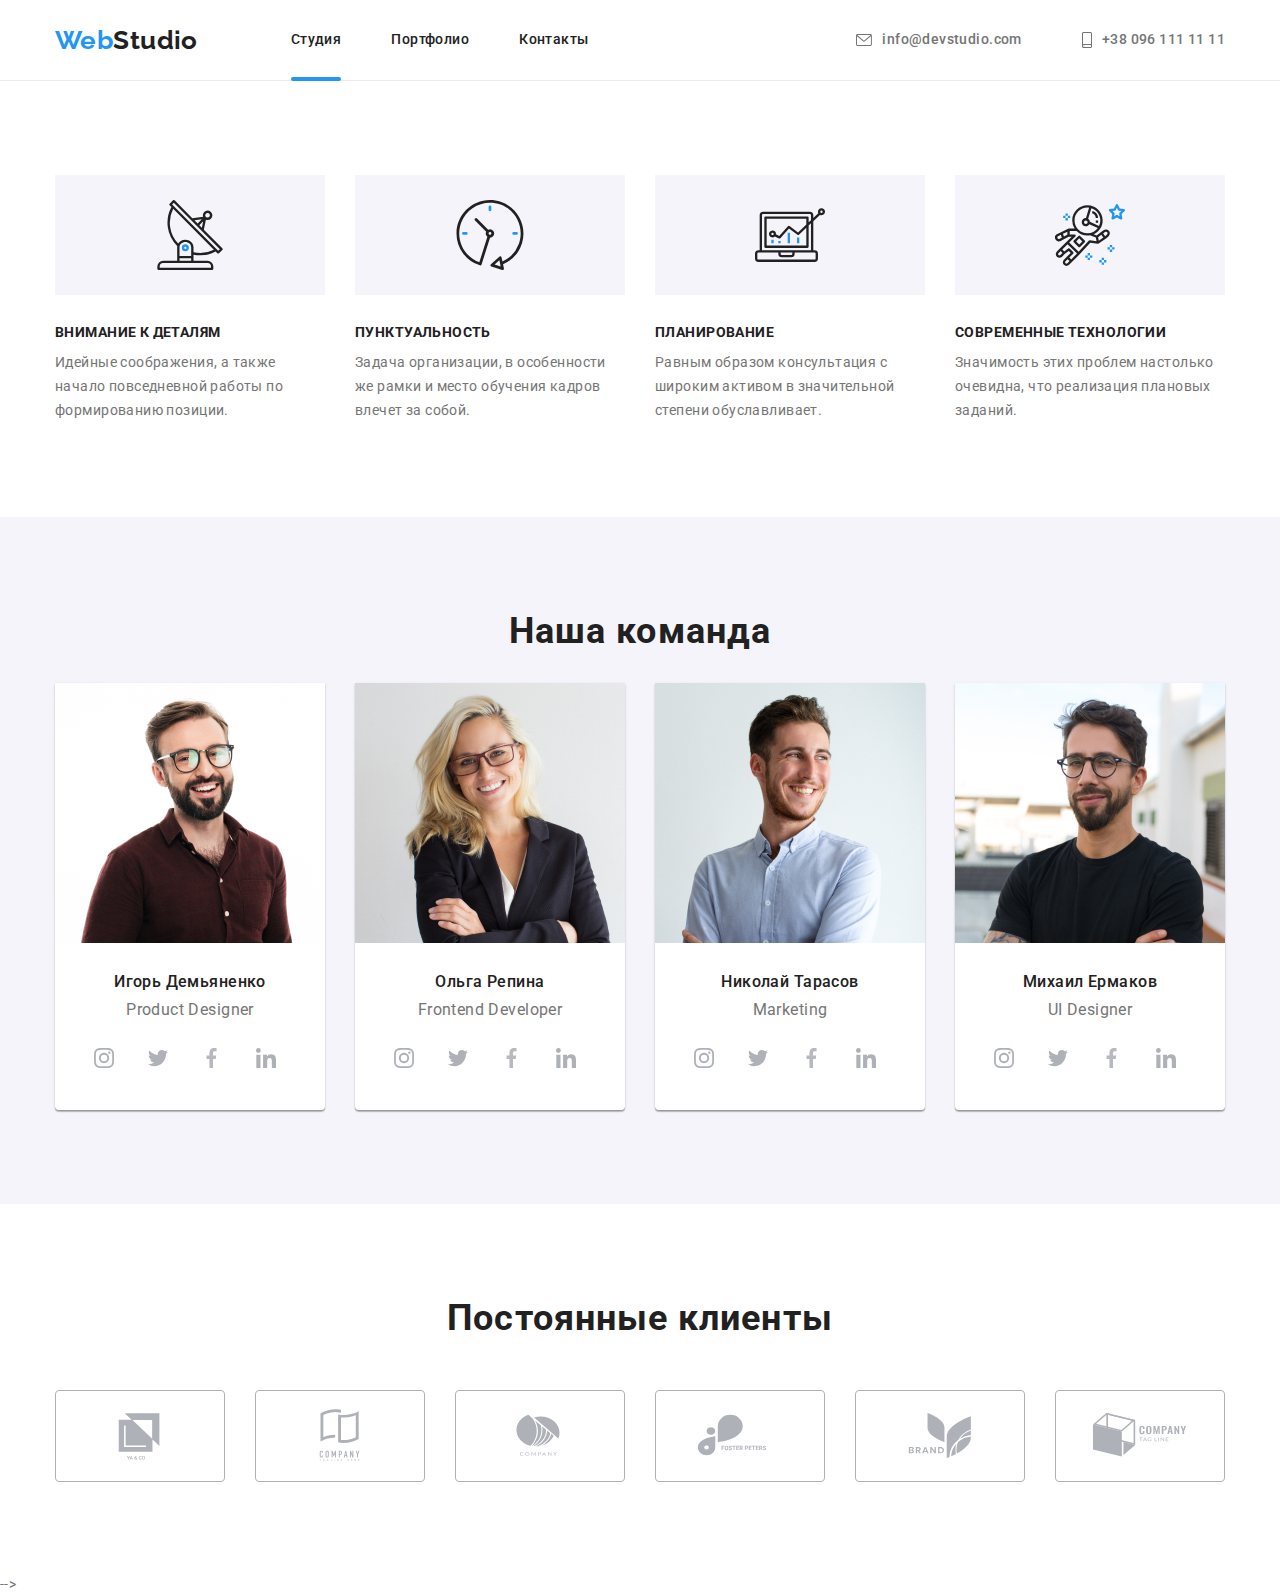
==== index.html @ c71ba92f "HW_8 (1)" ====
<!DOCTYPE html>
<html lang="ru">
  <head>
    <meta charset="UTF-8" />
    <meta http-equiv="X-UA-Compatible" content="IE=edge" />
    <meta name="viewport" content="width=device-width, initial-scale=1.0" />
    <title>WebStudio</title>

    <link rel="preconnect" href="https://fonts.googleapis.com" />
    <link rel="preconnect" href="https://fonts.gstatic.com" crossorigin />
    <link
      href="https://fonts.googleapis.com/css2?family=Raleway:wght@700&family=Roboto:wght@400;500;700;900&display=swap"
      rel="stylesheet"
    />
    <link
      rel="stylesheet"
      href="https://cdnjs.cloudflare.com/ajax/libs/modern-normalize/1.1.0/modern-normalize.min.css"
    />
    <!-- <link rel="stylesheet" href="./css/styles.css" /> -->
    <link rel="stylesheet" href="./css/main.min.css" />
  </head>
  <body>
    <header class="page-header">
      <div class="container main-nav">
        <nav class="main-nav">
          <a href="/" class="main-nav__logo"
            ><span class="main-nav__logotext">Web</span>Studio</a
          >
          <ul class="main-nav__list">
            <li class="main-nav__item">
              <a href="./" class="main-nav__link current">Студия</a>
            </li>
            <li class="main-nav__item">
              <a href="./portfolio.html" class="main-nav__link">Портфолио</a>
            </li>
            <li class="main-nav__item">
              <a href="" class="main-nav__link">Контакты</a>
            </li>
          </ul>
        </nav>
        <ul class="main-nav__contacts">
          <li class="main-nav__contact-link">
            <a class="main-nav__link mail" href="mailto:info@devstudio.com">
              <svg class="main-nav__icon" width="16px" height="12px">
                <use href="./image/symbol-defs.svg#icon-envelope-head"></use>
              </svg>
              info@devstudio.com</a
            >
          </li>
          <li class="main-nav__contact-link">
            <a class="main-nav__link tel" href="tel:+380961111111">
              <svg class="main-nav__icon" width="10px" height="16px">
                <use href="./image/symbol-defs.svg#icon-smartphone-head"></use>
              </svg>
              +38 096 111 11 11</a
            >
          </li>
        </ul>
      </div>
    </header>
    <main class="hero">
      <!-- <section class="hero-page">
        <div class="container">
          <h1 class="hero-page__title">
            Эффективные решения <br />для вашего бизнеса
          </h1>
          <button type="button" class="hero-page__button" data-modal-open>
            Заказать услугу
          </button>
        </div>
      </section> -->

      <section class="prefences section">
        <div class="container">
          <h2 hidden>Ключевые компетенции</h2>
          <ul class="prefences__list">
            <li class="prefences__item icon-signal">
              <div class="prefences__pic">
                <svg class="prefences__icon" width="70px" height="70px">
                  <use href="./image/symbol-defs.svg#icon-antenna"></use>
                </svg>
              </div>
              <h3 class="prefences__title">Внимание к деталям</h3>
              <p>
                Идейные соображения, а также начало повседневной работы по
                формированию позиции.
              </p>
            </li>
            <li class="prefences__item icon-clock">
              <div class="prefences__pic">
                <svg class="prefences__icon" width="70px" height="70px">
                  <use href="./image/symbol-defs.svg#icon-clock"></use>
                </svg>
              </div>
              <h3 class="prefences__title">Пунктуальность</h3>
              <p>
                Задача организации, в особенности же рамки и место обучения
                кадров влечет за собой.
              </p>
            </li>
            <li class="prefences__item icon-pc">
              <div class="prefences__pic">
                <svg class="prefences__icon" width="70" height="70">
                  <use href="./image/symbol-defs.svg#icon-diagram"></use>
                </svg>
              </div>
              <h3 class="prefences__title">Планирование</h3>
              <p>
                Равным образом консультация с широким активом в значительной
                степени обуславливает.
              </p>
            </li>
            <li class="prefences__item icon-cosmo">
              <div class="prefences__pic">
                <svg class="prefences__icon" width="70px" height="70px">
                  <use href="./image/symbol-defs.svg#icon-astronaut"></use>
                </svg>
              </div>
              <h3 class="prefences__title">Современные технологии</h3>
              <p>
                Значимость этих проблем настолько очевидна, что реализация
                плановых заданий.
              </p>
            </li>
          </ul>
        </div>
      </section>
      <!-- <section class="about section">
        <div class="container">
          <h2 class="about__title">Чем мы занимаемся</h2>
          <ul class="about__list">
            <li class="about__item">
              <img
                src="./image/box_1.svg"
                alt="Человек_программирует_за_столом"
                width="370"
              />
              <div class="about__text">
                <p>Десктопные приложения</p>
              </div>
            </li>
            <li class="about__item">
              <img
                src="./image/box_2.svg"
                alt="Человек_со_смартфоном_и_ноутбуком"
                width="370"
              />
              <div class="about__text">
                <p>Мобильные приложения</p>
              </div>
            </li>
            <li class="about__item">
              <img
                src="./image/box_3.svg"
                alt="Человек_с_планшетом_в_руках_выбирает_цвет"
                width="370"
              />
              <div class="about__text">
                <p>Дизайнерские решения</p>
              </div>
            </li>
          </ul>
        </div>
      </section> -->
      <section class="our-team section">
        <div class="container">
          <h2 class="our-team__title">Наша команда</h2>
          <ul class="our-team__list">
            <li class="our-team__item">
              <img
                src="./image/Product_Designer.jpg"
                alt="Product_designer"
                width="270"
              />
              <h3 class="our-team__name">Игорь Демьяненко</h3>
              <p>Product Designer</p>
              <ul class="our-team__social">
                <li>
                  <a href="https://www.instagram.com" class="our-team__link">
                    <svg class="our-team__sl-logo" width="20px" height="20px">
                      <use href="./image/symbol-defs.svg#icon-instagram"></use>
                    </svg>
                  </a>
                </li>

                <li>
                  <a href="https://www.twitter.com" class="our-team__link">
                    <svg class="our-team__sl-logo" width="20px" height="20px">
                      <use href="./image/symbol-defs.svg#icon-twitter"></use>
                    </svg>
                  </a>
                </li>

                <li>
                  <a href="https://www.facebook.com" class="our-team__link">
                    <svg class="our-team__sl-logo" width="20px" height="20px">
                      <use href="./image/symbol-defs.svg#icon-facebook"></use>
                    </svg>
                  </a>
                </li>
                <li>
                  <a href="https://www.linkedin.com" class="our-team__link">
                    <svg class="our-team__sl-logo" width="20px" height="20px">
                      <use href="./image/symbol-defs.svg#icon-linkedin"></use>
                    </svg>
                  </a>
                </li>
              </ul>
            </li>
            <li class="our-team__item">
              <img
                src="./image/Frontend_Developer.jpg"
                alt="Frontend_Developer"
                width="270"
              />
              <h3 class="our-team__name">Ольга Репина</h3>
              <p>Frontend Developer</p>
              <ul class="our-team__social">
                <li>
                  <a href="https://www.instagram.com" class="our-team__link">
                    <svg class="our-team__sl-logo" width="20px" height="20px">
                      <use href="./image/symbol-defs.svg#icon-instagram"></use>
                    </svg>
                  </a>
                </li>

                <li>
                  <a href="https://www.twitter.com" class="our-team__link">
                    <svg class="our-team__sl-logo" width="20px" height="20px">
                      <use href="./image/symbol-defs.svg#icon-twitter"></use>
                    </svg>
                  </a>
                </li>

                <li>
                  <a href="https://www.facebook.com" class="our-team__link">
                    <svg class="our-team__sl-logo" width="20px" height="20px">
                      <use href="./image/symbol-defs.svg#icon-facebook"></use>
                    </svg>
                  </a>
                </li>
                <li>
                  <a href="https://www.linkedin.com" class="our-team__link">
                    <svg class="our-team__sl-logo" width="20px" height="20px">
                      <use href="./image/symbol-defs.svg#icon-linkedin"></use>
                    </svg>
                  </a>
                </li>
              </ul>
            </li>
            <li class="our-team__item">
              <img src="./image/Marketing.jpg" alt="Marketing" width="270" />
              <h3 class="our-team__name">Николай Тарасов</h3>
              <p>Marketing</p>
              <ul class="our-team__social">
                <li>
                  <a href="https://www.instagram.com" class="our-team__link">
                    <svg class="our-team__sl-logo" width="20px" height="20px">
                      <use href="./image/symbol-defs.svg#icon-instagram"></use>
                    </svg>
                  </a>
                </li>

                <li>
                  <a href="https://www.twitter.com" class="our-team__link">
                    <svg class="our-team__sl-logo" width="20px" height="20px">
                      <use href="./image/symbol-defs.svg#icon-twitter"></use>
                    </svg>
                  </a>
                </li>

                <li>
                  <a href="https://www.facebook.com" class="our-team__link">
                    <svg class="our-team__sl-logo" width="20px" height="20px">
                      <use href="./image/symbol-defs.svg#icon-facebook"></use>
                    </svg>
                  </a>
                </li>
                <li>
                  <a href="https://www.linkedin.com" class="our-team__link">
                    <svg class="our-team__sl-logo" width="20px" height="20px">
                      <use href="./image/symbol-defs.svg#icon-linkedin"></use>
                    </svg>
                  </a>
                </li>
              </ul>
            </li>
            <li class="our-team__item">
              <img
                src="./image/UI_Designer.jpg"
                alt="UI_Designer"
                width="270"
              />
              <h3 class="our-team__name">Михаил Ермаков</h3>
              <p>UI Designer</p>
              <ul class="our-team__social">
                <li>
                  <a href="https://www.instagram.com" class="our-team__link">
                    <svg class="our-team__sl-logo" width="20px" height="20px">
                      <use href="./image/symbol-defs.svg#icon-instagram"></use>
                    </svg>
                  </a>
                </li>

                <li>
                  <a href="https://www.twitter.com" class="our-team__link">
                    <svg class="our-team__sl-logo" width="20px" height="20px">
                      <use href="./image/symbol-defs.svg#icon-twitter"></use>
                    </svg>
                  </a>
                </li>

                <li>
                  <a href="https://www.facebook.com" class="our-team__link">
                    <svg class="our-team__sl-logo" width="20px" height="20px">
                      <use href="./image/symbol-defs.svg#icon-facebook"></use>
                    </svg>
                  </a>
                </li>
                <li>
                  <a href="https://www.linkedin.com" class="our-team__link">
                    <svg class="our-team__sl-logo" width="20px" height="20px">
                      <use href="./image/symbol-defs.svg#icon-linkedin"></use>
                    </svg>
                  </a>
                </li>
              </ul>
            </li>
          </ul>
        </div>
      </section>
      <section class="client section">
        <div class="container">
          <h2 class="clients__text">Постоянные клиенты</h2>
          <ul class="clients__list">
            <li class="client__item">
              <a class="clients__card" href="">
                <svg class="clients__logo" width="106px" height="60px">
                  <use href="./image/symbol-defs.svg#icon-Logo-first"></use>
                </svg>
              </a>
            </li>
            <li class="client__item">
              <a class="clients__card" href="">
                <svg class="clients__logo" width="106px" height="60px">
                  <use href="./image/symbol-defs.svg#icon-Logo-second"></use>
                </svg>
              </a>
            </li>
            <li class="client__item">
              <a class="clients__card" href="">
                <svg class="clients__logo" width="106px" height="60px">
                  <use href="./image/symbol-defs.svg#icon-Logo-third"></use>
                </svg>
              </a>
            </li>
            <li class="client__item">
              <a class="clients__card" href="">
                <svg class="clients__logo" width="106px" height="60px">
                  <use href="./image/symbol-defs.svg#icon-Logo-fours"></use>
                </svg>
              </a>
            </li>
            <li class="client__item">
              <a class="clients__card" href="">
                <svg class="clients__logo" width="106px" height="60px">
                  <use href="./image/symbol-defs.svg#icon-Logo-fifth"></use>
                </svg>
              </a>
            </li>
            <li class="client__item">
              <a class="clients__card" href="">
                <svg class="clients__logo" width="106px" height="60px">
                  <use href="./image/symbol-defs.svg#icon-Logo-sixth"></use>
                </svg>
              </a>
            </li>
          </ul>
        </div>
      </section>
    </main>

    <!-- <footer class="futer">
      <div class="futer container">
        <div class="futer__logo">
          <a href="/" class="futer__logo">
            <span class="futer__logotext">Web</span>Studio
          </a>
          <!-- <address> -->
    <!-- <ul>
            <li class="futer__list">
              <a
                class="futer__adress"
                href="https://goo.gl/maps/yd3jDt4MuSyeWMqWA"
                >г. Киев, пр-т Леси Украинки, 26</a
              >
            </li>
            <li class="futer__mail">
              <a class="futer__link" href="mailto:info@example.com"
                >info@example.com</a
              >
            </li>
            <li class="futer__tel">
              <a class="futer__link" href="tel:+380991111111"
                >+38 099 111 11 11</a
              >
            </li>
          </ul>
        </div>
        <div class="social-links">
          <p class="social-links__text">Присоединяйтесь</p>
          <ul class="social-links__list">
            <li class="social-links__item">
              <a class="social-links__link" href="">
                <svg class="social-links__logo" width="20" height="20">
                  <use
                    href="./image/symbol-defs.svg#icon-instagram-futer"
                  ></use>
                </svg>
              </a>
            </li>
            <li class="social-links__item">
              <a class="social-links__link" href="">
                <svg class="social-links__logo" width="20" height="20">
                  <use href="./image/symbol-defs.svg#icon-twitter-futer"></use>
                </svg>
              </a>
            </li>
            <li class="social-links__item">
              <a class="social-links__link" href="">
                <svg class="social-links__logo" width="20" height="20">
                  <use href="./image/symbol-defs.svg#icon-facebook-futer"></use>
                </svg>
              </a>
            </li>
            <li class="social-links__item">
              <a class="social-links__link" href="">
                <svg class="social-links__logo" width="20" height="20">
                  <use href="./image/symbol-defs.svg#icon-linkedin-futer"></use>
                </svg>
              </a>
            </li>
          </ul>
        </div>
        <div class="futer-subscribe">
          <p class="futer-subscribe__text">Подпишитесь на рассылку</p>
          <form class="futer-subscribe__form">
            <label for="submit-form"></label>
            <input
              type="email"
              class="submit-input"
              name="submit-form"
              placeholder="E-mail"
              id="submit-form"
            />
            <button class="futer-subscribe__button" type="submit">
              Подписаться
              <svg class="futer-subscribe__send" width="24px" height="24px">
                <use href="./image/symbol-iconsform.svg#icon-send"></use>
              </svg>
            </button>
          </form>
        </div>
      </div>
    </footer> -->
    -->

    <!-- <div class="backdrop is-hidden" data-modal>
      <div class="modal">
        <p class="modal__title">Оставьте свои данные, мы вам перезвоним</p>
        <form class="modal__form">
          <div class="modal__group">
            <label class="modal__label" for="name">Имя</label>
            <input class="modal__input" type="text" name="name" id="name" />
            <svg class="modal__icon">
              <use href="./image/symbol-iconsform.svg#icon-person"></use>
            </svg>
          </div>
          <div class="modal__group">
            <label class="modal__label" for="tel">Телефон</label>
            <input class="modal__input" type="tel" name="tel" id="tel" />
            <svg class="modal__icon">
              <use href="./image/symbol-iconsform.svg#icon-phone"></use>
            </svg>
          </div>
          <div class="modal__group">
            <label class="modal__label" for="mail">Почта</label>
            <input class="modal__input" type="email" name="mail" id="mail" />
            <svg class="modal__icon">
              <use href="./image/symbol-iconsform.svg#icon-email"></use>
            </svg>
          </div>
          <div class="modal__group">
            <label for="comment">Комментарий</label>
            <textarea
              name="comment"
              class="modal__comment"
              id="comment"
              rows="10"
              placeholder="Введите текст"
            ></textarea>
          </div>
          <div class="modal__checkbox">
            <label class="modal__checkbox-point">
              <input
                class="modal__check"
                type="checkbox"
                name="checkbox"
                value="chk"
              />
              <span class="modal__check-icon"></span>
              Соглашаюсь с рассылкой и принимаю
              <a class="modal__licence" href="">Условия договора</a>
            </label>
          </div>

          <button class="modal__submit" type="submit">Отправить</button>
        </form>

        <button type="button" class="modal__close" data-modal-close>
          <svg class="modal__close-logo" width="20" height="20">
            <use
              href="./image/symbol-defs.svg#icon-close"
              width="20"
              height="20"
            ></use>
          </svg>
        </button>
      </div>
    </div>
    <script src="./js/modal.js"></script> -->
  </body>
</html>
---- css/main.min.css ----
:root{--primary-text-color: #757575;--title-text-color: #212121;--accent-colour: #2196f3;--white-text-colour: #ffffff;--bg-page-colour: #ffffff;--bg-button-hover: #188ce8;--bg-button-portfolio: #f5f4fa;--futer-mail-tel: rgba(255, 255, 255, 0.6);--border-bottom: #ececec;--border-portfolio: #eeeeee;--transition-cubic: cubic-bezier(0.4,0,0.2,1)}h1,h2,h3,p,ul{margin:0;padding:0}image{display:block;max-width:100%;height:auto;width:100%}body{font-family:"Roboto", sans-serif;font-size:14px;letter-spacing:0.03em;color:var(--primary-text-color);background-color:var(--bg-page-colour)}.container{margin:0 auto;width:100%;padding-left:15px;padding-right:15px}@media screen and (min-width: 468px){.container{width:480px}}@media screen and (min-width: 768px){.container{width:768px}}@media screen and (min-width: 1200px){.container{width:1200px}}ul{list-style:none}.section{padding-top:94px;padding-bottom:94px}.hero-page__button{margin-top:30px;width:200px;height:50px;border-radius:4px;border:none;box-shadow:0px 4px 4px rgba(0,0,0,0.15);font-weight:700;font-size:16px;line-height:1.87;align-items:center;letter-spacing:0.06em;cursor:pointer}.hero-page__button{color:var(--bg-page-colour);background-color:var(--accent-colour);transition:background-color 250ms var(--transition-cubic);cursor:pointer}.hero-page__button:hover,.hero-page__button:focus{background-color:var(--bg-button-hover)}.main-nav__list a{display:block;padding-top:32px;padding-bottom:32px;color:var(--title-text-color);font-weight:500;line-height:1.14;text-decoration:none}.main-nav__contacts{display:flex;margin-left:auto}.main-nav__contact-link+.main-nav__contact-link{padding-left:50px}.main-nav__contacts a{display:flex;align-items:center;align-items:baseline;padding-top:32px;padding-bottom:32px;padding-left:10px;color:var(--primary-text-color);font-weight:500;line-height:1.14;text-decoration:none}.main-nav__icon{display:flex;align-self:center;margin-right:10px;fill:currentColor}.main-nav__item{position:relative}.main-nav__link{transition:color 250ms var(--transition-cubic)}.main-nav__link:hover,.main-nav__link:focus{color:var(--accent-colour)}.main-nav__list .link.current{color:var(--accent-colour)}.current::after{position:absolute;content:"";bottom:-1px;left:0;width:100%;height:4px;border-radius:2px;background-color:var(--accent-colour)}.futer-subscribe{margin-left:auto}.futer-subscribe__text{font-weight:700;font-size:14px;line-height:16px;letter-spacing:0.03em;text-transform:uppercase;color:#ffffff}.futer-subscribe__form{display:flex;margin-top:20px;border:none}.submit-input{width:358px;height:50px;border:1px solid rgba(255,255,255,0.3);filter:drop-shadow(0px 4px 4px rgba(0,0,0,0.15));border-radius:4px;background-color:transparent;outline:none;padding-left:12px;color:rgba(255,255,255,0.6);transition:border-color 250ms var(--transition-cubic)}.submit-input:hover,.submit-input:focus{border-color:var(--accent-colour)}.futer-subscribe__button{position:relative;display:flex;align-items:center;width:200px;height:50px;margin-left:12px;background-color:var(--accent-colour);box-shadow:0px 4px 4px rgba(0,0,0,0.15);border-radius:4px;border-color:transparent;font-weight:700;font-size:16px;line-height:calc(30 / 16);padding-left:29px;color:#ffffff;fill:currentColor;transition:color 250ms var(--transition-cubic),background-color 250ms var(--transition-cubic)}.futer-subscribe__button:hover,.futer-subscribe__button:focus{background-color:var(--bg-page-colour);color:var(--accent-colour)}.futer-subscribe__send{position:absolute;background-size:contain;right:28px;margin-left:10px;transition:fill 250ms var(--transition-cubic)}.futer-subscribe__button:hover+.futer-subscribe__send{fill:var(--accent-colour)}.social-links__text{margin-bottom:20px;font-weight:700;font-size:14px;line-height:16px;letter-spacing:0.03em;text-transform:uppercase;color:var(--white-text-colour)}.social-links{margin-left:70px}.social-links__list{display:flex}.social-links__item{display:flex;width:44px;height:44px;margin-right:10px;border-radius:50%;justify-content:center;align-items:center;background-color:rgba(255,255,255,0.1);transition:background-color 250ms var(--transition-cubic)}.social-links__item:hover{background-color:#2196f3}.social-links__item:last-child{margin-right:0}.social-links__link{fill:#fff}.social-links__logo{fill:#fff}.backdrop{width:100%;height:100%;background-color:rgba(0,0,0,0.2);position:fixed;top:0;transition:opacity 250ms var(--transition-cubic)}.modal__close-logo{position:absolute;transition:fill 250ms var(--transition-cubic)}.modal__close-logo:hover,.modal__close-logo:focus{fill:#2196f3}.modal__licence{font-weight:400;font-size:14px;line-height:1.71;letter-spacing:0.03em;margin-left:3px;text-decoration-line:underline;color:var(--accent-colour)}.modal{min-width:528px;min-height:581px;padding:40px;background-color:#ffffff;box-shadow:0px 1px 3px rgba(0,0,0,0.12),0px 1px 1px rgba(0,0,0,0.14),0px 2px 1px rgba(0,0,0,0.2);border-radius:4px;position:absolute;top:50%;left:50%;transform:translate(-50%, -50%) scale(1);transition:transform 250ms var(--transition-cubic)}.backdrop-is-hidden .modal{transform:translate(-50%, -50%) scale(0);transition:transform 250ms var(--transition-cubic)}.modal__close{position:absolute;top:8px;right:8px;width:30px;height:30px;display:flex;align-items:center;justify-content:center;border-radius:50%;border:1px solid rgba(0,0,0,0.1);cursor:pointer;background-color:#ffffff}.is-hidden{visibility:hidden;opacity:0;pointer-events:none;transition:visibility 250ms var(--transition-cubic)}.no-scroll{overflow:hidden}.modal__title{margin-bottom:12px;font-style:normal;font-weight:700;font-size:20px;line-height:23px;text-align:center;letter-spacing:0.03em;color:#212121}.modal__group{position:relative;margin-bottom:10px;display:flex;flex-direction:column}.modal__label{margin-bottom:4px;font-size:12px}.modal__input{margin:0;padding:11px 42px;border:1px solid rgba(33,33,33,0.2);border-radius:4px;transition:border-color 250ms var(--transition-cubic),fill 250ms var(--transition-cubic)}.modal__input:focus,.modal__input:hover{border-color:var(--accent-colour)}.modal__input::placeholder{font-weight:400;font-size:12px;line-height:14px;letter-spacing:0.01em;color:rgba(117,117,117,0.5)}.modal__input:hover ~ textarea{border-color:var(--accent-colour);transition:border-color 250ms var(--transition-cubic)}.textarea{transition:border-color 250ms var(--transition-cubic)}.modal__checkbox-point{display:flex;align-items:center;margin-top:20px;justify-content:center}.modal__check{position:absolute;width:1px;height:1px;margin:-1px;border:0;padding:0;clip:rect(0 0 0 0);overflow:hidden}.modal__icon{position:absolute;width:18px;height:18px;top:60%;left:15px;transform:translateY(-50%);transition:fill 250 var(--transition-cubic),border-color 250 var(--transition-cubic)}.modal__input:focus ~ .modal__icon,.modal__input:hover ~ .modal__icon{fill:var(--accent-colour);border-color:var(--accent-colour)}#comment:hover,#comment:focus{fill:var(--accent-colour);border-color:var(--accent-colour);transition:border-color 250ms var(--transition-cubic),fill 250ms var(--transition-cubic)}.modal__comment{padding:16px 12px;border:1px solid rgba(33,33,33,0.2);border-radius:4px;resize:none;height:120px;transition:fill 250ms var(--transition-cubic),border-color 250 var(--transition-cubic)}.modal__check-icon{display:inline-block;height:15px;width:16px;margin-right:8.38px;border:2px solid #212121;border-radius:2px}.modal__check:checked+.modal__check-icon{background-color:var(--accent-colour);background-image:url(../image/check.svg);background-size:contain;background-origin:border-box;border-color:var(--accent-colour);border-radius:2px}.modal__submit{display:block;width:200px;height:50px;margin-top:30px;margin-left:auto;margin-right:auto;background:#2196f3;border-color:transparent;box-shadow:0px 4px 4px rgba(0,0,0,0.15);border-radius:4px;font-weight:700;font-size:16px;line-height:1.88;align-items:center;text-align:center;letter-spacing:0.06em;color:#ffffff;transition:background-color 250ms var(--transition-cubic)}.modal__submit:hover,.modal__submit:focus{background-color:#188ce8}.portfolio__list button{padding:6px 22px;color:var(--title-text-color);background-color:var(--bg-button-portfolio);font-family:"Roboto";font-weight:500;font-size:16px;line-height:1.62;text-align:center;letter-spacing:0.03em;border-radius:4px;border:none;transition:color 250ms var(--transition-cubic),background-color 250ms var(--transition-cubic)}.portfolio__list button:hover,.portfolio__list button:focus{color:var(--white-text-colour);background-color:var(--accent-colour)}.page-header{border-bottom:1px solid var(--border-bottom)}.main-nav{display:flex;align-items:center}.main-nav__list{display:flex;margin-left:93px}.main-nav__item+.main-nav__item{margin-left:50px}.main-nav__item:last-child{margin-right:0}.main-nav__logo{color:var(--title-text-color);font-family:Raleway, sans-serif;font-weight:700;font-size:26px;line-height:1.19;text-decoration:none;transition:color 250ms var(--transition-cubic)}.main-nav__logo:hover{color:var(--accent-colour)}.main-nav__logotext{color:var(--accent-colour);font-family:Raleway, sans-serif;font-weight:700;font-size:26px;line-height:1.19;text-decoration:none}.hero-page{background-color:#2f303a;text-align:center;max-width:1600px;height:600px;padding-top:200px;padding-bottom:200px;margin-left:auto;margin-right:auto;background-image:linear-gradient(to right, rgba(47,48,58,0.4), rgba(47,48,58,0.4)),url(../image/backround-image.jpg);background-repeat:no-repeat;background-size:cover;background-position:center}.hero-page__title{color:var(--white-text-colour);font-weight:900;font-size:44px;line-height:1.36;letter-spacing:0.06em;text-transform:uppercase}.prefences{padding-top:60px;padding-bottom:60px}@media screen and (min-width: 768px){.prefences{padding-top:60px;padding-bottom:60px}}@media screen and (min-width: 1200px){.prefences{padding-top:94px;padding-bottom:94px}}.prefences__list{display:flex;flex-wrap:wrap;gap:30px}.prefences__item{width:100%}@media screen and (min-width: 768px){.prefences__item{width:calc((100% - 30px) / 2)}}@media screen and (min-width: 1200px){.prefences__item{width:calc((100% - 90px) / 4)}}.prefences__item:last-child{margin-right:0}.prefences__title{margin:0;color:var(--title-text-color);font-weight:700;font-size:14px;line-height:1.14;text-align:left;letter-spacing:0.03em;text-transform:uppercase}.prefences p{margin-top:10px;line-height:1.71}.prefences__pic{display:flex;width:100%;height:120px;margin-bottom:30px;justify-content:center;align-items:center;background-color:#f5f4fa}.about{padding-top:0}.about__title{color:var(--title-text-color);font-weight:700;font-size:36px;line-height:1.16;text-align:center;letter-spacing:0.03em}.about__item{position:relative}.about__text{position:absolute;bottom:0;left:0;display:flex;width:100%;height:70px;font-weight:700;font-size:14px;line-height:16px;text-align:center;letter-spacing:0.03em;text-transform:uppercase;align-items:center;justify-content:center;color:#ffffff;background-color:rgba(47,48,58,0.8)}.about__list{display:flex;margin-top:50px}.about__item{margin-right:30px}.about__item:last-child{margin-right:0}img{display:block;max-width:100%;height:auto;width:100%}.our-team{background-color:var(--bg-button-portfolio);padding-top:60px;padding-bottom:60px}@media screen and (min-width: 768px){.our-team{padding-top:60px;padding-bottom:60px}}@media screen and (min-width: 1200px){.our-team{padding-top:94px;padding-bottom:94px}}.our-team__title{padding-bottom:30px;color:var(--title-text-color);font-weight:700;font-size:28px;line-height:33px;text-align:center;letter-spacing:0.03em}@media screen and (min-width: 1200px){.our-team__title{font-weight:700;font-size:36px;line-height:1.16;text-align:center;letter-spacing:0.03em}}.our-team__list{display:flex;flex-wrap:wrap;gap:30px}.our-team__item{width:100%;background-color:var(--white-text-colour);box-shadow:0px 1px 3px rgba(0,0,0,0.12),0px 1px 1px rgba(0,0,0,0.14),0px 2px 1px rgba(0,0,0,0.2);border-radius:0px 0px 4px 4px}@media screen and (min-width: 768px){.our-team__item{width:calc((100% - 30px) / 2)}}@media screen and (min-width: 1200px){.our-team__item{width:calc((100% - 90px) / 4)}}.our-team__item:last-child{margin-right:0}.our-team__name{margin-top:30px;color:var(--title-text-color);font-weight:500;font-size:16px;line-height:1.18;text-align:center}.our-team p{margin-top:10px;margin-bottom:16px;font-size:16px;line-height:1.18;text-align:center}.our-team__social{display:flex;margin-bottom:30px;justify-content:center;align-items:center}.our-team__link{display:flex;width:44px;height:44px;margin-right:10px;justify-content:center;align-items:center;border-radius:50%;fill:#afb1b8;transition:fill 250ms var(--transition-cubic),background-color 250ms var(--transition-cubic)}.our-team__link:hover{background-color:#2196f3;fill:#fff}.our-team__sl-logo{transition:fill 250ms var(--transition-cubic)}.our-team__sl-logo:hover{fill:#fff}.client{padding-top:60px;padding-bottom:60px}@media screen and (min-width: 768px){.client{padding-top:60px;padding-bottom:60px}}@media screen and (min-width: 1200px){.client{padding-top:94px;padding-bottom:94px}}.clients__text{color:var(--title-text-color);font-weight:700;font-size:28px;line-height:33px;text-align:center;letter-spacing:0.03em}@media screen and (min-width: 1200px){.clients__text{font-weight:700;font-size:36px;line-height:1.16;text-align:center;letter-spacing:0.03em}}.clients__list{display:flex;flex-wrap:wrap;gap:30px;margin-top:50px}.client__item{width:calc((100% - 30px) / 2)}@media screen and (min-width: 768px){.client__item{width:calc((100% - 60px) / 3)}}@media screen and (min-width: 1200px){.client__item{width:calc((100% - 150px) / 6)}}.client__item:last-child{margin-right:0}.clients__card{display:flex;width:100%;height:92px;justify-content:center;align-items:center;border:1px solid #afb1b8;border-radius:4px;transition:fill 250ms var(--transition-cubic),border 250ms var(--transition-cubic)}.clients__card:hover{border:1px solid #2196f3;fill:#2196f3}.clients__logo{fill:#afb1b8;transition:fill 250ms var(--transition-cubic)}.clients__card:hover .clients__logo{fill:#2196f3}.futer{padding-top:60px;padding-bottom:60px;background-color:#2f303a}.futer__logotext{color:var(--accent-colour);font-family:Raleway, sans-serif;font-weight:700;font-size:26px;line-height:1.19;text-decoration:none;letter-spacing:0.03em}.futer a{display:inline-block;text-decoration:none;font-style:normal;transition:color 250ms var(--transition-cubic)}.futer__adress{margin-top:20px;font-size:14px;letter-spacing:0.03em;color:var(--white-text-colour);line-height:1.71;transition:color 250ms var(--transition-cubic)}.futer__adress:hover{color:var(--accent-colour)}.futer__logo{color:var(--white-text-colour);font-family:Raleway, sans-serif;font-weight:700;font-size:26px;line-height:1.19;text-decoration:none;letter-spacing:0.03em;transition:color 250ms var(--transition-cubic)}.futer__logo:hover{color:var(--accent-colour)}.futer__link{margin-top:9px;font-size:14px;line-height:1.71;letter-spacing:0.03em;color:var(--futer-mail-tel);transition:color 250ms var(--transition-cubic)}.futer__link:hover,.futer__link:focus{color:var(--accent-colour)}.container.futer{display:flex;align-items:baseline;padding-top:0;padding-bottom:0}.portfolio{background-color:var(--white-text-colour);margin:0 auto;width:100%}.portfolio__list{display:flex;flex-wrap:wrap}@media screen and (min-width: 768px){.portfolio__list{justify-content:center}}.portfolio__item{margin-right:8px;margin-bottom:15px}.portfolio__item:last-child{margin-right:0}.projects{margin-top:50px;display:flex;flex-wrap:wrap;gap:30px;padding-top:40px;padding-bottom:60px}@media screen and (min-width: 768px){.projects{padding-top:30px;padding-bottom:60px}}@media screen and (min-width: 1200px){.projects{padding-top:50px;padding-bottom:94px}}a{text-decoration:none}.projects__items{width:100%;transition:box-shadow 250ms var(--transition-cubic)}@media screen and (min-width: 768px){.projects__items{width:calc((100% - 30px) / 2)}}@media screen and (min-width: 1200px){.projects__items{width:calc((100% - 60px) / 3)}}.projects__items:hover,.projects__items:focus{box-shadow:0px 1px 1px rgba(0,0,0,0.12),0px 4px 4px rgba(0,0,0,0.06),1px 4px 6px rgba(0,0,0,0.16)}.projects__overlay{position:relative;overflow:hidden}.projects__title{position:absolute;top:0;left:0;width:100%;height:100%;transform:translateY(100%);display:inline-block;padding:63px 24px;font-size:18px;line-height:1.56;letter-spacing:0.03em;color:#ffffff;transition:transform 250ms var(--transition-cubic),background-color 250ms var(--transition-cubic)}.projects__cards:hover .projects__title{transform:translateY(0%);background-color:rgba(33,150,243,0.9);transition:transform 250ms var(--transition-cubic)}.projects__cards{transition:box-shadow 250ms var(--transition-cubic)}.projects__cards:hover,.projects__cards:focus{display:block;box-shadow:0px 1px 1px rgba(0,0,0,0.12),0px 4px 4px rgba(0,0,0,0.06),1px 4px 6px rgba(0,0,0,0.16)}.project__naming{padding:20px 24px;border-bottom:1px solid var(--border-portfolio);border-left:1px solid var(--border-portfolio);border-right:1px solid var(--border-portfolio)}.project__name{color:var(--title-text-color);font-weight:700;font-size:18px;line-height:2;letter-spacing:0.06em}.main-project-group{margin-top:4px;color:var(--primary-text-color);font-size:16px;line-height:1.88;letter-spacing:0.03em}
/*# sourceMappingURL=main.min.css.map */
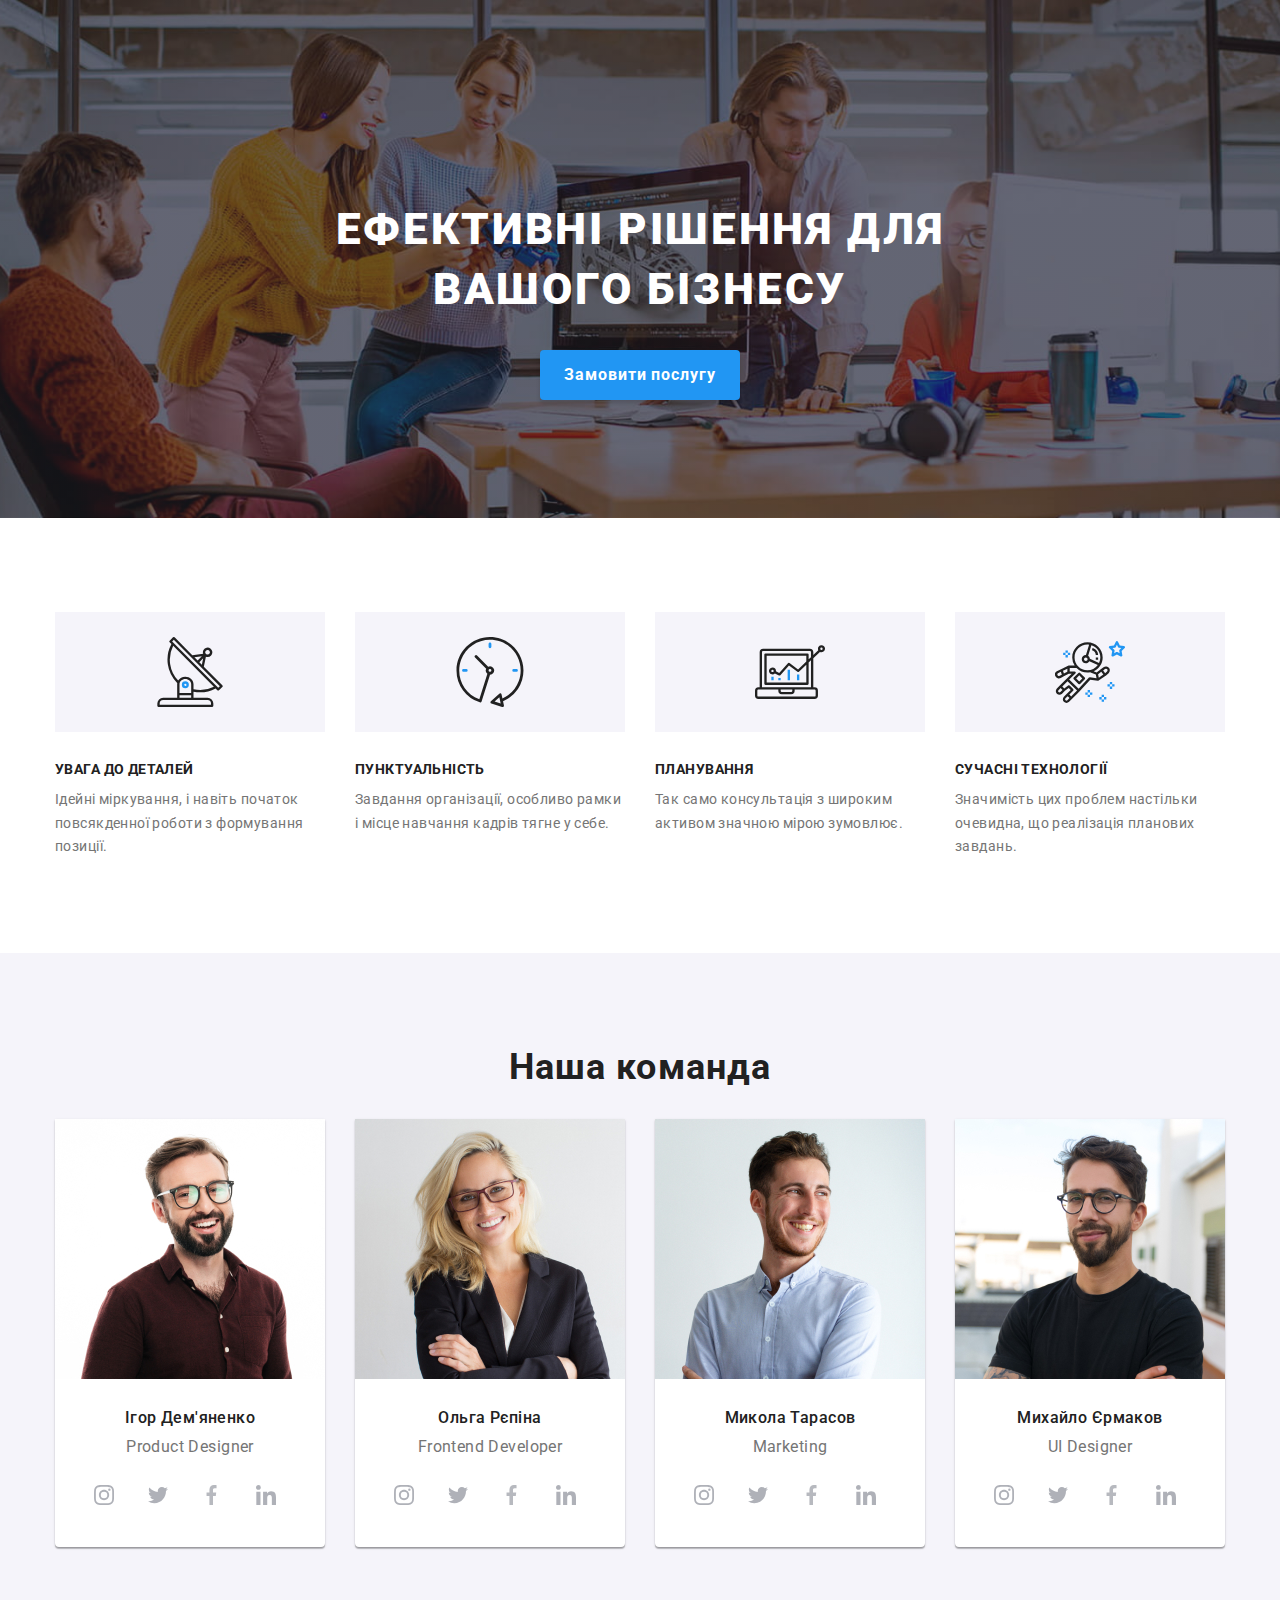
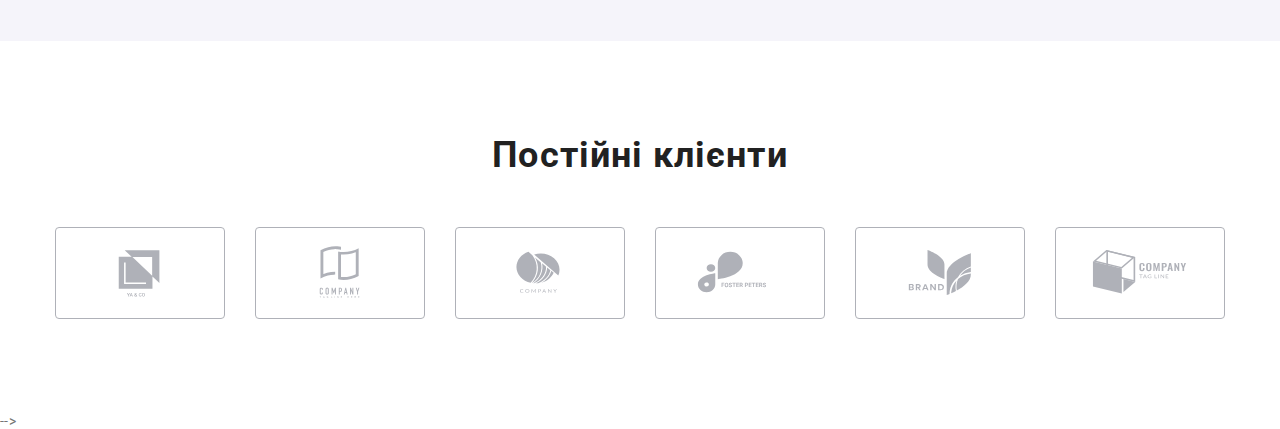
==== commit f42b2229: "Resize images" ====
--- a/index.html
+++ b/index.html
@@ -20,7 +20,7 @@
     <link rel="stylesheet" href="./css/main.min.css" />
   </head>
   <body>
-    <header class="page-header">
+    <!-- <header class="page-header">
       <div class="container main-nav">
         <nav class="main-nav">
           <a href="/" class="main-nav__logo"
@@ -57,18 +57,18 @@
           </li>
         </ul>
       </div>
-    </header>
+    </header> -->
     <main class="hero">
-      <!-- <section class="hero-page">
-        <div class="container">
+      <section class="hero-page">
+        <!-- <div class="container"> -->
           <h1 class="hero-page__title">
-            Эффективные решения <br />для вашего бизнеса
+            Ефективні рішення для вашого бізнесу
           </h1>
           <button type="button" class="hero-page__button" data-modal-open>
-            Заказать услугу
+            Замовити послугу
           </button>
         </div>
-      </section> -->
+      </section>
 
       <section class="prefences section">
         <div class="container">
@@ -80,10 +80,9 @@
                   <use href="./image/symbol-defs.svg#icon-antenna"></use>
                 </svg>
               </div>
-              <h3 class="prefences__title">Внимание к деталям</h3>
+              <h3 class="prefences__title">УВАГА ДО ДЕТАЛЕЙ</h3>
               <p>
-                Идейные соображения, а также начало повседневной работы по
-                формированию позиции.
+                Ідейні міркування, і навіть початок повсякденної роботи з формування позиції.
               </p>
             </li>
             <li class="prefences__item icon-clock">
@@ -92,10 +91,9 @@
                   <use href="./image/symbol-defs.svg#icon-clock"></use>
                 </svg>
               </div>
-              <h3 class="prefences__title">Пунктуальность</h3>
+              <h3 class="prefences__title">ПУНКТУАЛЬНІСТЬ</h3>
               <p>
-                Задача организации, в особенности же рамки и место обучения
-                кадров влечет за собой.
+                Завдання організації, особливо рамки і місце навчання кадрів тягне у себе.
               </p>
             </li>
             <li class="prefences__item icon-pc">
@@ -104,10 +102,9 @@
                   <use href="./image/symbol-defs.svg#icon-diagram"></use>
                 </svg>
               </div>
-              <h3 class="prefences__title">Планирование</h3>
+              <h3 class="prefences__title">ПЛАНУВАННЯ</h3>
               <p>
-                Равным образом консультация с широким активом в значительной
-                степени обуславливает.
+                Так само консультація з широким активом значною мірою зумовлює.
               </p>
             </li>
             <li class="prefences__item icon-cosmo">
@@ -116,10 +113,9 @@
                   <use href="./image/symbol-defs.svg#icon-astronaut"></use>
                 </svg>
               </div>
-              <h3 class="prefences__title">Современные технологии</h3>
+              <h3 class="prefences__title">СУЧАСНІ ТЕХНОЛОГІЇ</h3>
               <p>
-                Значимость этих проблем настолько очевидна, что реализация
-                плановых заданий.
+                Значимість цих проблем настільки очевидна, що реалізація планових завдань.
               </p>
             </li>
           </ul>
@@ -167,12 +163,32 @@
           <h2 class="our-team__title">Наша команда</h2>
           <ul class="our-team__list">
             <li class="our-team__item">
+              <picture>
+              <source 
+              srcset="./image/Product_Designer-desktop-1x.jpeg 1x,
+              ./image/Product_Designer-desktop-2x.jpeg 2x" 
+              media="(min-width: 1200px)"
+              />
+              <source srcset="./image/Product_Designer-tablet-1x.jpeg 1x,
+              ./image/Product_Designer-tablet-2x.jpeg 2x" 
+              media="(min-width: 768px)"
+              />
+              <source srcset="./image/Product_Designer.jpg 1x,
+              ./image/Product_Designer-2x.jpeg 2x" 
+              media="(min-width: 320px)"
+              />
               <img
+              srcset="./image/Product_Designer.jpg 1x,
+              ./image/Product_Designer-2x.jpeg 2x"
+
                 src="./image/Product_Designer.jpg"
                 alt="Product_designer"
                 width="270"
               />
-              <h3 class="our-team__name">Игорь Демьяненко</h3>
+              </picture>
+
+              
+              <h3 class="our-team__name">Ігор Дем'яненко</h3>
               <p>Product Designer</p>
               <ul class="our-team__social">
                 <li>
@@ -208,12 +224,31 @@
               </ul>
             </li>
             <li class="our-team__item">
+              <picture>
+              <source 
+              srcset="./image/Frontend_Developer-desktop-1x.jpeg 1x,
+              ./image/Frontend_Developer-desktop-2x.jpeg 2x" 
+              media="(min-width: 1200px)"
+              />
+              <source srcset="./image/Frontend_Developer-tablet-1x.jpeg 1x,
+              ./image/Frontend_Developer-tablet-2x.jpeg 2x" 
+              media="(min-width: 768px)"
+              />
+              <source srcset="./image/Frontend_Developer.jpg 1x,
+              ./image/Frontend_Developer-2x.jpeg 2x" 
+              media="(min-width: 320px)"
+              />
               <img
+              srcset="./image/Frontend_Developer.jpg 1x,
+              ./image/Frontend_Developer-2x.jpeg 2x"
+
                 src="./image/Frontend_Developer.jpg"
                 alt="Frontend_Developer"
                 width="270"
               />
-              <h3 class="our-team__name">Ольга Репина</h3>
+              </picture>
+
+              <h3 class="our-team__name">Ольга Рєпіна</h3>
               <p>Frontend Developer</p>
               <ul class="our-team__social">
                 <li>
@@ -249,8 +284,28 @@
               </ul>
             </li>
             <li class="our-team__item">
-              <img src="./image/Marketing.jpg" alt="Marketing" width="270" />
-              <h3 class="our-team__name">Николай Тарасов</h3>
+              <picture>
+              <source 
+              srcset="./image/Marketing-desktop-1x.jpeg 1x,
+              ./image/Marketing-desktop-2x.jpeg 2x" 
+              media="(min-width: 1200px)"
+              />
+              <source srcset="./image/Marketing-tablet-1x.jpeg 1x,
+              ./image/Marketing-tablet-2x.jpeg 2x" 
+              media="(min-width: 768px)"
+              />
+              <source srcset="./image/Marketing.jpg 1x,
+              ./image/Marketing-2x.jpeg 2x" 
+              media="(min-width: 320px)"
+              />
+              <img 
+              srcset="./image/Marketing.jpg 1x,
+              ./image/Marketing-2x.jpeg 2x"
+              
+              src="./image/Marketing.jpg" alt="Marketing" width="270" />
+              </picture>
+
+              <h3 class="our-team__name">Микола Тарасов</h3>
               <p>Marketing</p>
               <ul class="our-team__social">
                 <li>
@@ -286,12 +341,31 @@
               </ul>
             </li>
             <li class="our-team__item">
+              <picture>
+              <source 
+              srcset="./image/UI_Designer-desktop-1x.jpeg 1x,
+              ./image/UI_Designer-desktop-2x.jpeg 2x" 
+              media="(min-width: 1200px)"
+              />
+              <source srcset="./image/UI_Designer-tablet-1x.jpeg 1x,
+              ./image/UI_Designer-tablet-2x.jpeg 2x" 
+              media="(min-width: 768px)"
+              />
+              <source srcset="./image/UI_Designer.jpg 1x,
+              ./image/UI_Designer-2x.jpeg 2x" 
+              media="(min-width: 320px)"
+              />
               <img
+              srcset="./image/UI_Designer.jpg 1x,
+              ./image/UI_Designer-2x.jpeg 2x"
+              
                 src="./image/UI_Designer.jpg"
                 alt="UI_Designer"
                 width="270"
               />
-              <h3 class="our-team__name">Михаил Ермаков</h3>
+              </picture>
+
+              <h3 class="our-team__name">Михайло Єрмаков</h3>
               <p>UI Designer</p>
               <ul class="our-team__social">
                 <li>
@@ -331,7 +405,7 @@
       </section>
       <section class="client section">
         <div class="container">
-          <h2 class="clients__text">Постоянные клиенты</h2>
+          <h2 class="clients__text">Постійні клієнти</h2>
           <ul class="clients__list">
             <li class="client__item">
               <a class="clients__card" href="">
@@ -392,7 +466,7 @@
               <a
                 class="futer__adress"
                 href="https://goo.gl/maps/yd3jDt4MuSyeWMqWA"
-                >г. Киев, пр-т Леси Украинки, 26</a
+                >м. Київ, пр-т Лесі Українки, 26</a
               >
             </li>
             <li class="futer__mail">
@@ -408,7 +482,7 @@
           </ul>
         </div>
         <div class="social-links">
-          <p class="social-links__text">Присоединяйтесь</p>
+          <p class="social-links__text">приєднуйтесь</p>
           <ul class="social-links__list">
             <li class="social-links__item">
               <a class="social-links__link" href="">
@@ -443,7 +517,7 @@
           </ul>
         </div>
         <div class="futer-subscribe">
-          <p class="futer-subscribe__text">Подпишитесь на рассылку</p>
+          <p class="futer-subscribe__text">Підпишіться на розсилку</p>
           <form class="futer-subscribe__form">
             <label for="submit-form"></label>
             <input
--- a/css/main.min.css
+++ b/css/main.min.css
@@ -1,2 +1,2 @@
-:root{--primary-text-color: #757575;--title-text-color: #212121;--accent-colour: #2196f3;--white-text-colour: #ffffff;--bg-page-colour: #ffffff;--bg-button-hover: #188ce8;--bg-button-portfolio: #f5f4fa;--futer-mail-tel: rgba(255, 255, 255, 0.6);--border-bottom: #ececec;--border-portfolio: #eeeeee;--transition-cubic: cubic-bezier(0.4,0,0.2,1)}h1,h2,h3,p,ul{margin:0;padding:0}image{display:block;max-width:100%;height:auto;width:100%}body{font-family:"Roboto", sans-serif;font-size:14px;letter-spacing:0.03em;color:var(--primary-text-color);background-color:var(--bg-page-colour)}.container{margin:0 auto;width:100%;padding-left:15px;padding-right:15px}@media screen and (min-width: 468px){.container{width:480px}}@media screen and (min-width: 768px){.container{width:768px}}@media screen and (min-width: 1200px){.container{width:1200px}}ul{list-style:none}.section{padding-top:94px;padding-bottom:94px}.hero-page__button{margin-top:30px;width:200px;height:50px;border-radius:4px;border:none;box-shadow:0px 4px 4px rgba(0,0,0,0.15);font-weight:700;font-size:16px;line-height:1.87;align-items:center;letter-spacing:0.06em;cursor:pointer}.hero-page__button{color:var(--bg-page-colour);background-color:var(--accent-colour);transition:background-color 250ms var(--transition-cubic);cursor:pointer}.hero-page__button:hover,.hero-page__button:focus{background-color:var(--bg-button-hover)}.main-nav__list a{display:block;padding-top:32px;padding-bottom:32px;color:var(--title-text-color);font-weight:500;line-height:1.14;text-decoration:none}.main-nav__contacts{display:flex;margin-left:auto}.main-nav__contact-link+.main-nav__contact-link{padding-left:50px}.main-nav__contacts a{display:flex;align-items:center;align-items:baseline;padding-top:32px;padding-bottom:32px;padding-left:10px;color:var(--primary-text-color);font-weight:500;line-height:1.14;text-decoration:none}.main-nav__icon{display:flex;align-self:center;margin-right:10px;fill:currentColor}.main-nav__item{position:relative}.main-nav__link{transition:color 250ms var(--transition-cubic)}.main-nav__link:hover,.main-nav__link:focus{color:var(--accent-colour)}.main-nav__list .link.current{color:var(--accent-colour)}.current::after{position:absolute;content:"";bottom:-1px;left:0;width:100%;height:4px;border-radius:2px;background-color:var(--accent-colour)}.futer-subscribe{margin-left:auto}.futer-subscribe__text{font-weight:700;font-size:14px;line-height:16px;letter-spacing:0.03em;text-transform:uppercase;color:#ffffff}.futer-subscribe__form{display:flex;margin-top:20px;border:none}.submit-input{width:358px;height:50px;border:1px solid rgba(255,255,255,0.3);filter:drop-shadow(0px 4px 4px rgba(0,0,0,0.15));border-radius:4px;background-color:transparent;outline:none;padding-left:12px;color:rgba(255,255,255,0.6);transition:border-color 250ms var(--transition-cubic)}.submit-input:hover,.submit-input:focus{border-color:var(--accent-colour)}.futer-subscribe__button{position:relative;display:flex;align-items:center;width:200px;height:50px;margin-left:12px;background-color:var(--accent-colour);box-shadow:0px 4px 4px rgba(0,0,0,0.15);border-radius:4px;border-color:transparent;font-weight:700;font-size:16px;line-height:calc(30 / 16);padding-left:29px;color:#ffffff;fill:currentColor;transition:color 250ms var(--transition-cubic),background-color 250ms var(--transition-cubic)}.futer-subscribe__button:hover,.futer-subscribe__button:focus{background-color:var(--bg-page-colour);color:var(--accent-colour)}.futer-subscribe__send{position:absolute;background-size:contain;right:28px;margin-left:10px;transition:fill 250ms var(--transition-cubic)}.futer-subscribe__button:hover+.futer-subscribe__send{fill:var(--accent-colour)}.social-links__text{margin-bottom:20px;font-weight:700;font-size:14px;line-height:16px;letter-spacing:0.03em;text-transform:uppercase;color:var(--white-text-colour)}.social-links{margin-left:70px}.social-links__list{display:flex}.social-links__item{display:flex;width:44px;height:44px;margin-right:10px;border-radius:50%;justify-content:center;align-items:center;background-color:rgba(255,255,255,0.1);transition:background-color 250ms var(--transition-cubic)}.social-links__item:hover{background-color:#2196f3}.social-links__item:last-child{margin-right:0}.social-links__link{fill:#fff}.social-links__logo{fill:#fff}.backdrop{width:100%;height:100%;background-color:rgba(0,0,0,0.2);position:fixed;top:0;transition:opacity 250ms var(--transition-cubic)}.modal__close-logo{position:absolute;transition:fill 250ms var(--transition-cubic)}.modal__close-logo:hover,.modal__close-logo:focus{fill:#2196f3}.modal__licence{font-weight:400;font-size:14px;line-height:1.71;letter-spacing:0.03em;margin-left:3px;text-decoration-line:underline;color:var(--accent-colour)}.modal{min-width:528px;min-height:581px;padding:40px;background-color:#ffffff;box-shadow:0px 1px 3px rgba(0,0,0,0.12),0px 1px 1px rgba(0,0,0,0.14),0px 2px 1px rgba(0,0,0,0.2);border-radius:4px;position:absolute;top:50%;left:50%;transform:translate(-50%, -50%) scale(1);transition:transform 250ms var(--transition-cubic)}.backdrop-is-hidden .modal{transform:translate(-50%, -50%) scale(0);transition:transform 250ms var(--transition-cubic)}.modal__close{position:absolute;top:8px;right:8px;width:30px;height:30px;display:flex;align-items:center;justify-content:center;border-radius:50%;border:1px solid rgba(0,0,0,0.1);cursor:pointer;background-color:#ffffff}.is-hidden{visibility:hidden;opacity:0;pointer-events:none;transition:visibility 250ms var(--transition-cubic)}.no-scroll{overflow:hidden}.modal__title{margin-bottom:12px;font-style:normal;font-weight:700;font-size:20px;line-height:23px;text-align:center;letter-spacing:0.03em;color:#212121}.modal__group{position:relative;margin-bottom:10px;display:flex;flex-direction:column}.modal__label{margin-bottom:4px;font-size:12px}.modal__input{margin:0;padding:11px 42px;border:1px solid rgba(33,33,33,0.2);border-radius:4px;transition:border-color 250ms var(--transition-cubic),fill 250ms var(--transition-cubic)}.modal__input:focus,.modal__input:hover{border-color:var(--accent-colour)}.modal__input::placeholder{font-weight:400;font-size:12px;line-height:14px;letter-spacing:0.01em;color:rgba(117,117,117,0.5)}.modal__input:hover ~ textarea{border-color:var(--accent-colour);transition:border-color 250ms var(--transition-cubic)}.textarea{transition:border-color 250ms var(--transition-cubic)}.modal__checkbox-point{display:flex;align-items:center;margin-top:20px;justify-content:center}.modal__check{position:absolute;width:1px;height:1px;margin:-1px;border:0;padding:0;clip:rect(0 0 0 0);overflow:hidden}.modal__icon{position:absolute;width:18px;height:18px;top:60%;left:15px;transform:translateY(-50%);transition:fill 250 var(--transition-cubic),border-color 250 var(--transition-cubic)}.modal__input:focus ~ .modal__icon,.modal__input:hover ~ .modal__icon{fill:var(--accent-colour);border-color:var(--accent-colour)}#comment:hover,#comment:focus{fill:var(--accent-colour);border-color:var(--accent-colour);transition:border-color 250ms var(--transition-cubic),fill 250ms var(--transition-cubic)}.modal__comment{padding:16px 12px;border:1px solid rgba(33,33,33,0.2);border-radius:4px;resize:none;height:120px;transition:fill 250ms var(--transition-cubic),border-color 250 var(--transition-cubic)}.modal__check-icon{display:inline-block;height:15px;width:16px;margin-right:8.38px;border:2px solid #212121;border-radius:2px}.modal__check:checked+.modal__check-icon{background-color:var(--accent-colour);background-image:url(../image/check.svg);background-size:contain;background-origin:border-box;border-color:var(--accent-colour);border-radius:2px}.modal__submit{display:block;width:200px;height:50px;margin-top:30px;margin-left:auto;margin-right:auto;background:#2196f3;border-color:transparent;box-shadow:0px 4px 4px rgba(0,0,0,0.15);border-radius:4px;font-weight:700;font-size:16px;line-height:1.88;align-items:center;text-align:center;letter-spacing:0.06em;color:#ffffff;transition:background-color 250ms var(--transition-cubic)}.modal__submit:hover,.modal__submit:focus{background-color:#188ce8}.portfolio__list button{padding:6px 22px;color:var(--title-text-color);background-color:var(--bg-button-portfolio);font-family:"Roboto";font-weight:500;font-size:16px;line-height:1.62;text-align:center;letter-spacing:0.03em;border-radius:4px;border:none;transition:color 250ms var(--transition-cubic),background-color 250ms var(--transition-cubic)}.portfolio__list button:hover,.portfolio__list button:focus{color:var(--white-text-colour);background-color:var(--accent-colour)}.page-header{border-bottom:1px solid var(--border-bottom)}.main-nav{display:flex;align-items:center}.main-nav__list{display:flex;margin-left:93px}.main-nav__item+.main-nav__item{margin-left:50px}.main-nav__item:last-child{margin-right:0}.main-nav__logo{color:var(--title-text-color);font-family:Raleway, sans-serif;font-weight:700;font-size:26px;line-height:1.19;text-decoration:none;transition:color 250ms var(--transition-cubic)}.main-nav__logo:hover{color:var(--accent-colour)}.main-nav__logotext{color:var(--accent-colour);font-family:Raleway, sans-serif;font-weight:700;font-size:26px;line-height:1.19;text-decoration:none}.hero-page{background-color:#2f303a;text-align:center;max-width:1600px;height:600px;padding-top:200px;padding-bottom:200px;margin-left:auto;margin-right:auto;background-image:linear-gradient(to right, rgba(47,48,58,0.4), rgba(47,48,58,0.4)),url(../image/backround-image.jpg);background-repeat:no-repeat;background-size:cover;background-position:center}.hero-page__title{color:var(--white-text-colour);font-weight:900;font-size:44px;line-height:1.36;letter-spacing:0.06em;text-transform:uppercase}.prefences{padding-top:60px;padding-bottom:60px}@media screen and (min-width: 768px){.prefences{padding-top:60px;padding-bottom:60px}}@media screen and (min-width: 1200px){.prefences{padding-top:94px;padding-bottom:94px}}.prefences__list{display:flex;flex-wrap:wrap;gap:30px}.prefences__item{width:100%}@media screen and (min-width: 768px){.prefences__item{width:calc((100% - 30px) / 2)}}@media screen and (min-width: 1200px){.prefences__item{width:calc((100% - 90px) / 4)}}.prefences__item:last-child{margin-right:0}.prefences__title{margin:0;color:var(--title-text-color);font-weight:700;font-size:14px;line-height:1.14;text-align:left;letter-spacing:0.03em;text-transform:uppercase}.prefences p{margin-top:10px;line-height:1.71}.prefences__pic{display:flex;width:100%;height:120px;margin-bottom:30px;justify-content:center;align-items:center;background-color:#f5f4fa}.about{padding-top:0}.about__title{color:var(--title-text-color);font-weight:700;font-size:36px;line-height:1.16;text-align:center;letter-spacing:0.03em}.about__item{position:relative}.about__text{position:absolute;bottom:0;left:0;display:flex;width:100%;height:70px;font-weight:700;font-size:14px;line-height:16px;text-align:center;letter-spacing:0.03em;text-transform:uppercase;align-items:center;justify-content:center;color:#ffffff;background-color:rgba(47,48,58,0.8)}.about__list{display:flex;margin-top:50px}.about__item{margin-right:30px}.about__item:last-child{margin-right:0}img{display:block;max-width:100%;height:auto;width:100%}.our-team{background-color:var(--bg-button-portfolio);padding-top:60px;padding-bottom:60px}@media screen and (min-width: 768px){.our-team{padding-top:60px;padding-bottom:60px}}@media screen and (min-width: 1200px){.our-team{padding-top:94px;padding-bottom:94px}}.our-team__title{padding-bottom:30px;color:var(--title-text-color);font-weight:700;font-size:28px;line-height:33px;text-align:center;letter-spacing:0.03em}@media screen and (min-width: 1200px){.our-team__title{font-weight:700;font-size:36px;line-height:1.16;text-align:center;letter-spacing:0.03em}}.our-team__list{display:flex;flex-wrap:wrap;gap:30px}.our-team__item{width:100%;background-color:var(--white-text-colour);box-shadow:0px 1px 3px rgba(0,0,0,0.12),0px 1px 1px rgba(0,0,0,0.14),0px 2px 1px rgba(0,0,0,0.2);border-radius:0px 0px 4px 4px}@media screen and (min-width: 768px){.our-team__item{width:calc((100% - 30px) / 2)}}@media screen and (min-width: 1200px){.our-team__item{width:calc((100% - 90px) / 4)}}.our-team__item:last-child{margin-right:0}.our-team__name{margin-top:30px;color:var(--title-text-color);font-weight:500;font-size:16px;line-height:1.18;text-align:center}.our-team p{margin-top:10px;margin-bottom:16px;font-size:16px;line-height:1.18;text-align:center}.our-team__social{display:flex;margin-bottom:30px;justify-content:center;align-items:center}.our-team__link{display:flex;width:44px;height:44px;margin-right:10px;justify-content:center;align-items:center;border-radius:50%;fill:#afb1b8;transition:fill 250ms var(--transition-cubic),background-color 250ms var(--transition-cubic)}.our-team__link:hover{background-color:#2196f3;fill:#fff}.our-team__sl-logo{transition:fill 250ms var(--transition-cubic)}.our-team__sl-logo:hover{fill:#fff}.client{padding-top:60px;padding-bottom:60px}@media screen and (min-width: 768px){.client{padding-top:60px;padding-bottom:60px}}@media screen and (min-width: 1200px){.client{padding-top:94px;padding-bottom:94px}}.clients__text{color:var(--title-text-color);font-weight:700;font-size:28px;line-height:33px;text-align:center;letter-spacing:0.03em}@media screen and (min-width: 1200px){.clients__text{font-weight:700;font-size:36px;line-height:1.16;text-align:center;letter-spacing:0.03em}}.clients__list{display:flex;flex-wrap:wrap;gap:30px;margin-top:50px}.client__item{width:calc((100% - 30px) / 2)}@media screen and (min-width: 768px){.client__item{width:calc((100% - 60px) / 3)}}@media screen and (min-width: 1200px){.client__item{width:calc((100% - 150px) / 6)}}.client__item:last-child{margin-right:0}.clients__card{display:flex;width:100%;height:92px;justify-content:center;align-items:center;border:1px solid #afb1b8;border-radius:4px;transition:fill 250ms var(--transition-cubic),border 250ms var(--transition-cubic)}.clients__card:hover{border:1px solid #2196f3;fill:#2196f3}.clients__logo{fill:#afb1b8;transition:fill 250ms var(--transition-cubic)}.clients__card:hover .clients__logo{fill:#2196f3}.futer{padding-top:60px;padding-bottom:60px;background-color:#2f303a}.futer__logotext{color:var(--accent-colour);font-family:Raleway, sans-serif;font-weight:700;font-size:26px;line-height:1.19;text-decoration:none;letter-spacing:0.03em}.futer a{display:inline-block;text-decoration:none;font-style:normal;transition:color 250ms var(--transition-cubic)}.futer__adress{margin-top:20px;font-size:14px;letter-spacing:0.03em;color:var(--white-text-colour);line-height:1.71;transition:color 250ms var(--transition-cubic)}.futer__adress:hover{color:var(--accent-colour)}.futer__logo{color:var(--white-text-colour);font-family:Raleway, sans-serif;font-weight:700;font-size:26px;line-height:1.19;text-decoration:none;letter-spacing:0.03em;transition:color 250ms var(--transition-cubic)}.futer__logo:hover{color:var(--accent-colour)}.futer__link{margin-top:9px;font-size:14px;line-height:1.71;letter-spacing:0.03em;color:var(--futer-mail-tel);transition:color 250ms var(--transition-cubic)}.futer__link:hover,.futer__link:focus{color:var(--accent-colour)}.container.futer{display:flex;align-items:baseline;padding-top:0;padding-bottom:0}.portfolio{background-color:var(--white-text-colour);margin:0 auto;width:100%}.portfolio__list{display:flex;flex-wrap:wrap}@media screen and (min-width: 768px){.portfolio__list{justify-content:center}}.portfolio__item{margin-right:8px;margin-bottom:15px}.portfolio__item:last-child{margin-right:0}.projects{margin-top:50px;display:flex;flex-wrap:wrap;gap:30px;padding-top:40px;padding-bottom:60px}@media screen and (min-width: 768px){.projects{padding-top:30px;padding-bottom:60px}}@media screen and (min-width: 1200px){.projects{padding-top:50px;padding-bottom:94px}}a{text-decoration:none}.projects__items{width:100%;transition:box-shadow 250ms var(--transition-cubic)}@media screen and (min-width: 768px){.projects__items{width:calc((100% - 30px) / 2)}}@media screen and (min-width: 1200px){.projects__items{width:calc((100% - 60px) / 3)}}.projects__items:hover,.projects__items:focus{box-shadow:0px 1px 1px rgba(0,0,0,0.12),0px 4px 4px rgba(0,0,0,0.06),1px 4px 6px rgba(0,0,0,0.16)}.projects__overlay{position:relative;overflow:hidden}.projects__title{position:absolute;top:0;left:0;width:100%;height:100%;transform:translateY(100%);display:inline-block;padding:63px 24px;font-size:18px;line-height:1.56;letter-spacing:0.03em;color:#ffffff;transition:transform 250ms var(--transition-cubic),background-color 250ms var(--transition-cubic)}.projects__cards:hover .projects__title{transform:translateY(0%);background-color:rgba(33,150,243,0.9);transition:transform 250ms var(--transition-cubic)}.projects__cards{transition:box-shadow 250ms var(--transition-cubic)}.projects__cards:hover,.projects__cards:focus{display:block;box-shadow:0px 1px 1px rgba(0,0,0,0.12),0px 4px 4px rgba(0,0,0,0.06),1px 4px 6px rgba(0,0,0,0.16)}.project__naming{padding:20px 24px;border-bottom:1px solid var(--border-portfolio);border-left:1px solid var(--border-portfolio);border-right:1px solid var(--border-portfolio)}.project__name{color:var(--title-text-color);font-weight:700;font-size:18px;line-height:2;letter-spacing:0.06em}.main-project-group{margin-top:4px;color:var(--primary-text-color);font-size:16px;line-height:1.88;letter-spacing:0.03em}
+:root{--primary-text-color: #757575;--title-text-color: #212121;--accent-colour: #2196f3;--white-text-colour: #ffffff;--bg-page-colour: #ffffff;--bg-button-hover: #188ce8;--bg-button-portfolio: #f5f4fa;--futer-mail-tel: rgba(255, 255, 255, 0.6);--border-bottom: #ececec;--border-portfolio: #eeeeee;--transition-cubic: cubic-bezier(0.4,0,0.2,1)}h1,h2,h3,p,ul{margin:0;padding:0}image{display:block;max-width:100%;height:auto;width:100%}body{font-family:"Roboto", sans-serif;font-size:14px;letter-spacing:0.03em;color:var(--primary-text-color);background-color:var(--bg-page-colour)}.container{margin:0 auto;width:100%;padding:0}@media screen and (min-width: 468px){.container{width:480px;padding-left:15px;padding-right:15px}}@media screen and (min-width: 768px){.container{width:768px;padding-left:15px;padding-right:15px}}@media screen and (min-width: 1200px){.container{width:1200px}}ul{list-style:none}.section{padding-top:94px;padding-bottom:94px}.hero-page__button{margin-top:30px;margin-bottom:118px;width:200px;height:50px;border-radius:4px;border:none;box-shadow:0px 4px 4px rgba(0,0,0,0.15);font-weight:700;font-size:16px;line-height:1.87;align-items:center;letter-spacing:0.06em;cursor:pointer}.hero-page__button{color:var(--bg-page-colour);background-color:var(--accent-colour);transition:background-color 250ms var(--transition-cubic);cursor:pointer}.hero-page__button:hover,.hero-page__button:focus{background-color:var(--bg-button-hover)}.main-nav__list a{display:block;padding-top:32px;padding-bottom:32px;color:var(--title-text-color);font-weight:500;line-height:1.14;text-decoration:none}.main-nav__contacts{display:flex;margin-left:auto}.main-nav__contact-link+.main-nav__contact-link{padding-left:50px}.main-nav__contacts a{display:flex;align-items:center;align-items:baseline;padding-top:32px;padding-bottom:32px;padding-left:10px;color:var(--primary-text-color);font-weight:500;line-height:1.14;text-decoration:none}.main-nav__icon{display:flex;align-self:center;margin-right:10px;fill:currentColor}.main-nav__item{position:relative}.main-nav__link{transition:color 250ms var(--transition-cubic)}.main-nav__link:hover,.main-nav__link:focus{color:var(--accent-colour)}.main-nav__list .link.current{color:var(--accent-colour)}.current::after{position:absolute;content:"";bottom:-1px;left:0;width:100%;height:4px;border-radius:2px;background-color:var(--accent-colour)}.futer-subscribe{margin-left:auto}.futer-subscribe__text{font-weight:700;font-size:14px;line-height:16px;letter-spacing:0.03em;text-transform:uppercase;color:#ffffff}.futer-subscribe__form{display:flex;margin-top:20px;border:none}.submit-input{width:358px;height:50px;border:1px solid rgba(255,255,255,0.3);filter:drop-shadow(0px 4px 4px rgba(0,0,0,0.15));border-radius:4px;background-color:transparent;outline:none;padding-left:12px;color:rgba(255,255,255,0.6);transition:border-color 250ms var(--transition-cubic)}.submit-input:hover,.submit-input:focus{border-color:var(--accent-colour)}.futer-subscribe__button{position:relative;display:flex;align-items:center;width:200px;height:50px;margin-left:12px;background-color:var(--accent-colour);box-shadow:0px 4px 4px rgba(0,0,0,0.15);border-radius:4px;border-color:transparent;font-weight:700;font-size:16px;line-height:calc(30 / 16);padding-left:29px;color:#ffffff;fill:currentColor;transition:color 250ms var(--transition-cubic),background-color 250ms var(--transition-cubic)}.futer-subscribe__button:hover,.futer-subscribe__button:focus{background-color:var(--bg-page-colour);color:var(--accent-colour)}.futer-subscribe__send{position:absolute;background-size:contain;right:28px;margin-left:10px;transition:fill 250ms var(--transition-cubic)}.futer-subscribe__button:hover+.futer-subscribe__send{fill:var(--accent-colour)}.social-links__text{margin-bottom:20px;font-weight:700;font-size:14px;line-height:16px;letter-spacing:0.03em;text-transform:uppercase;color:var(--white-text-colour)}.social-links{margin-left:70px}.social-links__list{display:flex}.social-links__item{display:flex;width:44px;height:44px;margin-right:10px;border-radius:50%;justify-content:center;align-items:center;background-color:rgba(255,255,255,0.1);transition:background-color 250ms var(--transition-cubic)}.social-links__item:hover{background-color:#2196f3}.social-links__item:last-child{margin-right:0}.social-links__link{fill:#fff}.social-links__logo{fill:#fff}.backdrop{width:100%;height:100%;background-color:rgba(0,0,0,0.2);position:fixed;top:0;transition:opacity 250ms var(--transition-cubic)}.modal__close-logo{position:absolute;transition:fill 250ms var(--transition-cubic)}.modal__close-logo:hover,.modal__close-logo:focus{fill:#2196f3}.modal__licence{font-weight:400;font-size:14px;line-height:1.71;letter-spacing:0.03em;margin-left:3px;text-decoration-line:underline;color:var(--accent-colour)}.modal{min-width:528px;min-height:581px;padding:40px;background-color:#ffffff;box-shadow:0px 1px 3px rgba(0,0,0,0.12),0px 1px 1px rgba(0,0,0,0.14),0px 2px 1px rgba(0,0,0,0.2);border-radius:4px;position:absolute;top:50%;left:50%;transform:translate(-50%, -50%) scale(1);transition:transform 250ms var(--transition-cubic)}.backdrop-is-hidden .modal{transform:translate(-50%, -50%) scale(0);transition:transform 250ms var(--transition-cubic)}.modal__close{position:absolute;top:8px;right:8px;width:30px;height:30px;display:flex;align-items:center;justify-content:center;border-radius:50%;border:1px solid rgba(0,0,0,0.1);cursor:pointer;background-color:#ffffff}.is-hidden{visibility:hidden;opacity:0;pointer-events:none;transition:visibility 250ms var(--transition-cubic)}.no-scroll{overflow:hidden}.modal__title{margin-bottom:12px;font-style:normal;font-weight:700;font-size:20px;line-height:23px;text-align:center;letter-spacing:0.03em;color:#212121}.modal__group{position:relative;margin-bottom:10px;display:flex;flex-direction:column}.modal__label{margin-bottom:4px;font-size:12px}.modal__input{margin:0;padding:11px 42px;border:1px solid rgba(33,33,33,0.2);border-radius:4px;transition:border-color 250ms var(--transition-cubic),fill 250ms var(--transition-cubic)}.modal__input:focus,.modal__input:hover{border-color:var(--accent-colour)}.modal__input::placeholder{font-weight:400;font-size:12px;line-height:14px;letter-spacing:0.01em;color:rgba(117,117,117,0.5)}.modal__input:hover ~ textarea{border-color:var(--accent-colour);transition:border-color 250ms var(--transition-cubic)}.textarea{transition:border-color 250ms var(--transition-cubic)}.modal__checkbox-point{display:flex;align-items:center;margin-top:20px;justify-content:center}.modal__check{position:absolute;width:1px;height:1px;margin:-1px;border:0;padding:0;clip:rect(0 0 0 0);overflow:hidden}.modal__icon{position:absolute;width:18px;height:18px;top:60%;left:15px;transform:translateY(-50%);transition:fill 250 var(--transition-cubic),border-color 250 var(--transition-cubic)}.modal__input:focus ~ .modal__icon,.modal__input:hover ~ .modal__icon{fill:var(--accent-colour);border-color:var(--accent-colour)}#comment:hover,#comment:focus{fill:var(--accent-colour);border-color:var(--accent-colour);transition:border-color 250ms var(--transition-cubic),fill 250ms var(--transition-cubic)}.modal__comment{padding:16px 12px;border:1px solid rgba(33,33,33,0.2);border-radius:4px;resize:none;height:120px;transition:fill 250ms var(--transition-cubic),border-color 250 var(--transition-cubic)}.modal__check-icon{display:inline-block;height:15px;width:16px;margin-right:8.38px;border:2px solid #212121;border-radius:2px}.modal__check:checked+.modal__check-icon{background-color:var(--accent-colour);background-image:url(../image/check.svg);background-size:contain;background-origin:border-box;border-color:var(--accent-colour);border-radius:2px}.modal__submit{display:block;width:200px;height:50px;margin-top:30px;margin-left:auto;margin-right:auto;background:#2196f3;border-color:transparent;box-shadow:0px 4px 4px rgba(0,0,0,0.15);border-radius:4px;font-weight:700;font-size:16px;line-height:1.88;align-items:center;text-align:center;letter-spacing:0.06em;color:#ffffff;transition:background-color 250ms var(--transition-cubic)}.modal__submit:hover,.modal__submit:focus{background-color:#188ce8}.portfolio__list button{padding:6px 22px;color:var(--title-text-color);background-color:var(--bg-button-portfolio);font-family:"Roboto";font-weight:500;font-size:16px;line-height:1.62;text-align:center;letter-spacing:0.03em;border-radius:4px;border:none;transition:color 250ms var(--transition-cubic),background-color 250ms var(--transition-cubic)}.portfolio__list button:hover,.portfolio__list button:focus{color:var(--white-text-colour);background-color:var(--accent-colour)}.page-header{border-bottom:1px solid var(--border-bottom)}.main-nav{display:flex;align-items:center}.main-nav__list{display:flex;margin-left:93px}.main-nav__item+.main-nav__item{margin-left:50px}.main-nav__item:last-child{margin-right:0}.main-nav__logo{color:var(--title-text-color);font-family:Raleway, sans-serif;font-weight:700;font-size:26px;line-height:1.19;text-decoration:none;transition:color 250ms var(--transition-cubic)}.main-nav__logo:hover{color:var(--accent-colour)}.main-nav__logotext{color:var(--accent-colour);font-family:Raleway, sans-serif;font-weight:700;font-size:26px;line-height:1.19;text-decoration:none}.hero-page{background-color:#2f303a;text-align:center;width:100%;padding:0;margin:0;background-image:linear-gradient(to right, rgba(47,48,58,0.4), rgba(47,48,58,0.4)),url(../image/hero-bg-mobile.jpg);background-repeat:no-repeat;background-size:cover;background-position:center}@media (min-device-pixel-ratio: 2), (min-resolution: 192dpi), (min-resolution: 2dppx){.hero-page{background-image:linear-gradient(to right, rgba(47,48,58,0.4), rgba(47,48,58,0.4)),url(../image/hero-bg-mobile-2x.jpg);background-repeat:no-repeat;background-size:cover;background-position:center}}@media screen and (min-width: 768px){.hero-page{background-image:linear-gradient(to right, rgba(47,48,58,0.4), rgba(47,48,58,0.4)),url(../image/hero-bg-tablet.jpg);background-repeat:no-repeat;background-size:cover;background-position:center}}@media screen and (min-width: 768px) and (min-device-pixel-ratio: 2), screen and (min-width: 768px) and (min-resolution: 192dpi), screen and (min-width: 768px) and (min-resolution: 2dppx){.hero-page{background-image:linear-gradient(to right, rgba(47,48,58,0.4), rgba(47,48,58,0.4)),url(../image/hero-bg-tablet-2x.jpg);background-repeat:no-repeat;background-size:cover;background-position:center}}@media screen and (min-width: 1200px){.hero-page{background-image:linear-gradient(to right, rgba(47,48,58,0.4), rgba(47,48,58,0.4)),url(../image/backround-image.jpg);background-repeat:no-repeat;background-size:cover;background-position:center}}@media screen and (min-width: 1200px) and (min-device-pixel-ratio: 2), screen and (min-width: 1200px) and (min-resolution: 192dpi), screen and (min-width: 1200px) and (min-resolution: 2dppx){.hero-page{background-image:linear-gradient(to right, rgba(47,48,58,0.4), rgba(47,48,58,0.4)),url(../image/backround-image-2x.jpg);background-repeat:no-repeat;background-size:cover;background-position:center}}.hero-page__title{padding-top:118px;max-width:360px;margin-left:auto;margin-right:auto;color:var(--white-text-colour);font-weight:900;font-size:26px;line-height:1.62;letter-spacing:0.06em;text-transform:uppercase}@media screen and (min-width: 768px){.hero-page__title{max-width:360px;font-size:26px;line-height:1.62}}@media screen and (min-width: 1200px){.hero-page__title{padding-top:200px;max-width:696px;font-size:44px;line-height:1.36}}.prefences{padding-top:60px;padding-bottom:60px}@media screen and (min-width: 768px){.prefences{padding-top:60px;padding-bottom:60px}}@media screen and (min-width: 1200px){.prefences{padding-top:94px;padding-bottom:94px}}.prefences__list{display:flex;flex-wrap:wrap;gap:30px}.prefences__item{width:100%}@media screen and (min-width: 768px){.prefences__item{width:calc((100% - 30px) / 2)}}@media screen and (min-width: 1200px){.prefences__item{width:calc((100% - 90px) / 4)}}.prefences__item:last-child{margin-right:0}.prefences__title{margin:0;color:var(--title-text-color);font-weight:700;font-size:14px;line-height:1.14;text-align:left;letter-spacing:0.03em;text-transform:uppercase}.prefences p{margin-top:10px;line-height:1.71}.prefences__pic{display:flex;width:100%;height:120px;margin-bottom:30px;justify-content:center;align-items:center;background-color:#f5f4fa}.about{padding-top:0}.about__title{color:var(--title-text-color);font-weight:700;font-size:36px;line-height:1.16;text-align:center;letter-spacing:0.03em}.about__item{position:relative}.about__text{position:absolute;bottom:0;left:0;display:flex;width:100%;height:70px;font-weight:700;font-size:14px;line-height:16px;text-align:center;letter-spacing:0.03em;text-transform:uppercase;align-items:center;justify-content:center;color:#ffffff;background-color:rgba(47,48,58,0.8)}.about__list{display:flex;margin-top:50px}.about__item{margin-right:30px}.about__item:last-child{margin-right:0}img{display:block;max-width:100%;height:auto;width:100%}.our-team{background-color:var(--bg-button-portfolio);padding-top:60px;padding-bottom:60px}@media screen and (min-width: 768px){.our-team{padding-top:60px;padding-bottom:60px}}@media screen and (min-width: 1200px){.our-team{padding-top:94px;padding-bottom:94px}}.our-team__title{padding-bottom:30px;color:var(--title-text-color);font-weight:700;font-size:28px;line-height:33px;text-align:center;letter-spacing:0.03em}@media screen and (min-width: 1200px){.our-team__title{font-weight:700;font-size:36px;line-height:1.16;text-align:center;letter-spacing:0.03em}}.our-team__list{display:flex;flex-wrap:wrap;gap:30px}.our-team__item{width:100%;background-color:var(--white-text-colour);box-shadow:0px 1px 3px rgba(0,0,0,0.12),0px 1px 1px rgba(0,0,0,0.14),0px 2px 1px rgba(0,0,0,0.2);border-radius:0px 0px 4px 4px}@media screen and (min-width: 768px){.our-team__item{width:calc((100% - 30px) / 2)}}@media screen and (min-width: 1200px){.our-team__item{width:calc((100% - 90px) / 4)}}.our-team__item:last-child{margin-right:0}.our-team__name{margin-top:30px;color:var(--title-text-color);font-weight:500;font-size:16px;line-height:1.18;text-align:center}.our-team p{margin-top:10px;margin-bottom:16px;font-size:16px;line-height:1.18;text-align:center}.our-team__social{display:flex;margin-bottom:30px;justify-content:center;align-items:center}.our-team__link{display:flex;width:44px;height:44px;margin-right:10px;justify-content:center;align-items:center;border-radius:50%;fill:#afb1b8;transition:fill 250ms var(--transition-cubic),background-color 250ms var(--transition-cubic)}.our-team__link:hover{background-color:#2196f3;fill:#fff}.our-team__sl-logo{transition:fill 250ms var(--transition-cubic)}.our-team__sl-logo:hover{fill:#fff}.client{padding-top:60px;padding-bottom:60px}@media screen and (min-width: 768px){.client{padding-top:60px;padding-bottom:60px}}@media screen and (min-width: 1200px){.client{padding-top:94px;padding-bottom:94px}}.clients__text{color:var(--title-text-color);font-weight:700;font-size:28px;line-height:33px;text-align:center;letter-spacing:0.03em}@media screen and (min-width: 1200px){.clients__text{font-weight:700;font-size:36px;line-height:1.16;text-align:center;letter-spacing:0.03em}}.clients__list{display:flex;flex-wrap:wrap;gap:30px;margin-top:50px}.client__item{width:calc((100% - 30px) / 2)}@media screen and (min-width: 768px){.client__item{width:calc((100% - 60px) / 3)}}@media screen and (min-width: 1200px){.client__item{width:calc((100% - 150px) / 6)}}.client__item:last-child{margin-right:0}.clients__card{display:flex;width:100%;height:92px;justify-content:center;align-items:center;border:1px solid #afb1b8;border-radius:4px;transition:fill 250ms var(--transition-cubic),border 250ms var(--transition-cubic)}.clients__card:hover{border:1px solid #2196f3;fill:#2196f3}.clients__logo{fill:#afb1b8;transition:fill 250ms var(--transition-cubic)}.clients__card:hover .clients__logo{fill:#2196f3}.futer{padding-top:60px;padding-bottom:60px;background-color:#2f303a}.futer__logotext{color:var(--accent-colour);font-family:Raleway, sans-serif;font-weight:700;font-size:26px;line-height:1.19;text-decoration:none;letter-spacing:0.03em}.futer a{display:inline-block;text-decoration:none;font-style:normal;transition:color 250ms var(--transition-cubic)}.futer__adress{margin-top:20px;font-size:14px;letter-spacing:0.03em;color:var(--white-text-colour);line-height:1.71;transition:color 250ms var(--transition-cubic)}.futer__adress:hover{color:var(--accent-colour)}.futer__logo{color:var(--white-text-colour);font-family:Raleway, sans-serif;font-weight:700;font-size:26px;line-height:1.19;text-decoration:none;letter-spacing:0.03em;transition:color 250ms var(--transition-cubic)}.futer__logo:hover{color:var(--accent-colour)}.futer__link{margin-top:9px;font-size:14px;line-height:1.71;letter-spacing:0.03em;color:var(--futer-mail-tel);transition:color 250ms var(--transition-cubic)}.futer__link:hover,.futer__link:focus{color:var(--accent-colour)}.container.futer{display:flex;align-items:baseline;padding-top:0;padding-bottom:0}.portfolio{background-color:var(--white-text-colour);margin:0 auto;width:100%}.portfolio__list{display:flex;flex-wrap:wrap}@media screen and (min-width: 768px){.portfolio__list{justify-content:center}}.portfolio__item{margin-right:8px;margin-bottom:15px}.portfolio__item:last-child{margin-right:0}.projects{margin-top:50px;display:flex;flex-wrap:wrap;gap:30px;padding-top:40px;padding-bottom:60px}@media screen and (min-width: 768px){.projects{padding-top:30px;padding-bottom:60px}}@media screen and (min-width: 1200px){.projects{padding-top:50px;padding-bottom:94px}}a{text-decoration:none}.projects__items{width:100%;transition:box-shadow 250ms var(--transition-cubic)}@media screen and (min-width: 768px){.projects__items{width:calc((100% - 30px) / 2)}}@media screen and (min-width: 1200px){.projects__items{width:calc((100% - 60px) / 3)}}.projects__items:hover,.projects__items:focus{box-shadow:0px 1px 1px rgba(0,0,0,0.12),0px 4px 4px rgba(0,0,0,0.06),1px 4px 6px rgba(0,0,0,0.16)}.projects__overlay{position:relative;overflow:hidden}.projects__title{position:absolute;top:0;left:0;width:100%;height:100%;transform:translateY(100%);display:inline-block;padding:63px 24px;font-size:18px;line-height:1.56;letter-spacing:0.03em;color:#ffffff;transition:transform 250ms var(--transition-cubic),background-color 250ms var(--transition-cubic)}.projects__cards:hover .projects__title{transform:translateY(0%);background-color:rgba(33,150,243,0.9);transition:transform 250ms var(--transition-cubic)}.projects__cards{transition:box-shadow 250ms var(--transition-cubic)}.projects__cards:hover,.projects__cards:focus{display:block;box-shadow:0px 1px 1px rgba(0,0,0,0.12),0px 4px 4px rgba(0,0,0,0.06),1px 4px 6px rgba(0,0,0,0.16)}.project__naming{padding:20px 24px;border-bottom:1px solid var(--border-portfolio);border-left:1px solid var(--border-portfolio);border-right:1px solid var(--border-portfolio)}.project__name{color:var(--title-text-color);font-weight:700;font-size:18px;line-height:2;letter-spacing:0.06em}.main-project-group{margin-top:4px;color:var(--primary-text-color);font-size:16px;line-height:1.88;letter-spacing:0.03em}
 /*# sourceMappingURL=main.min.css.map */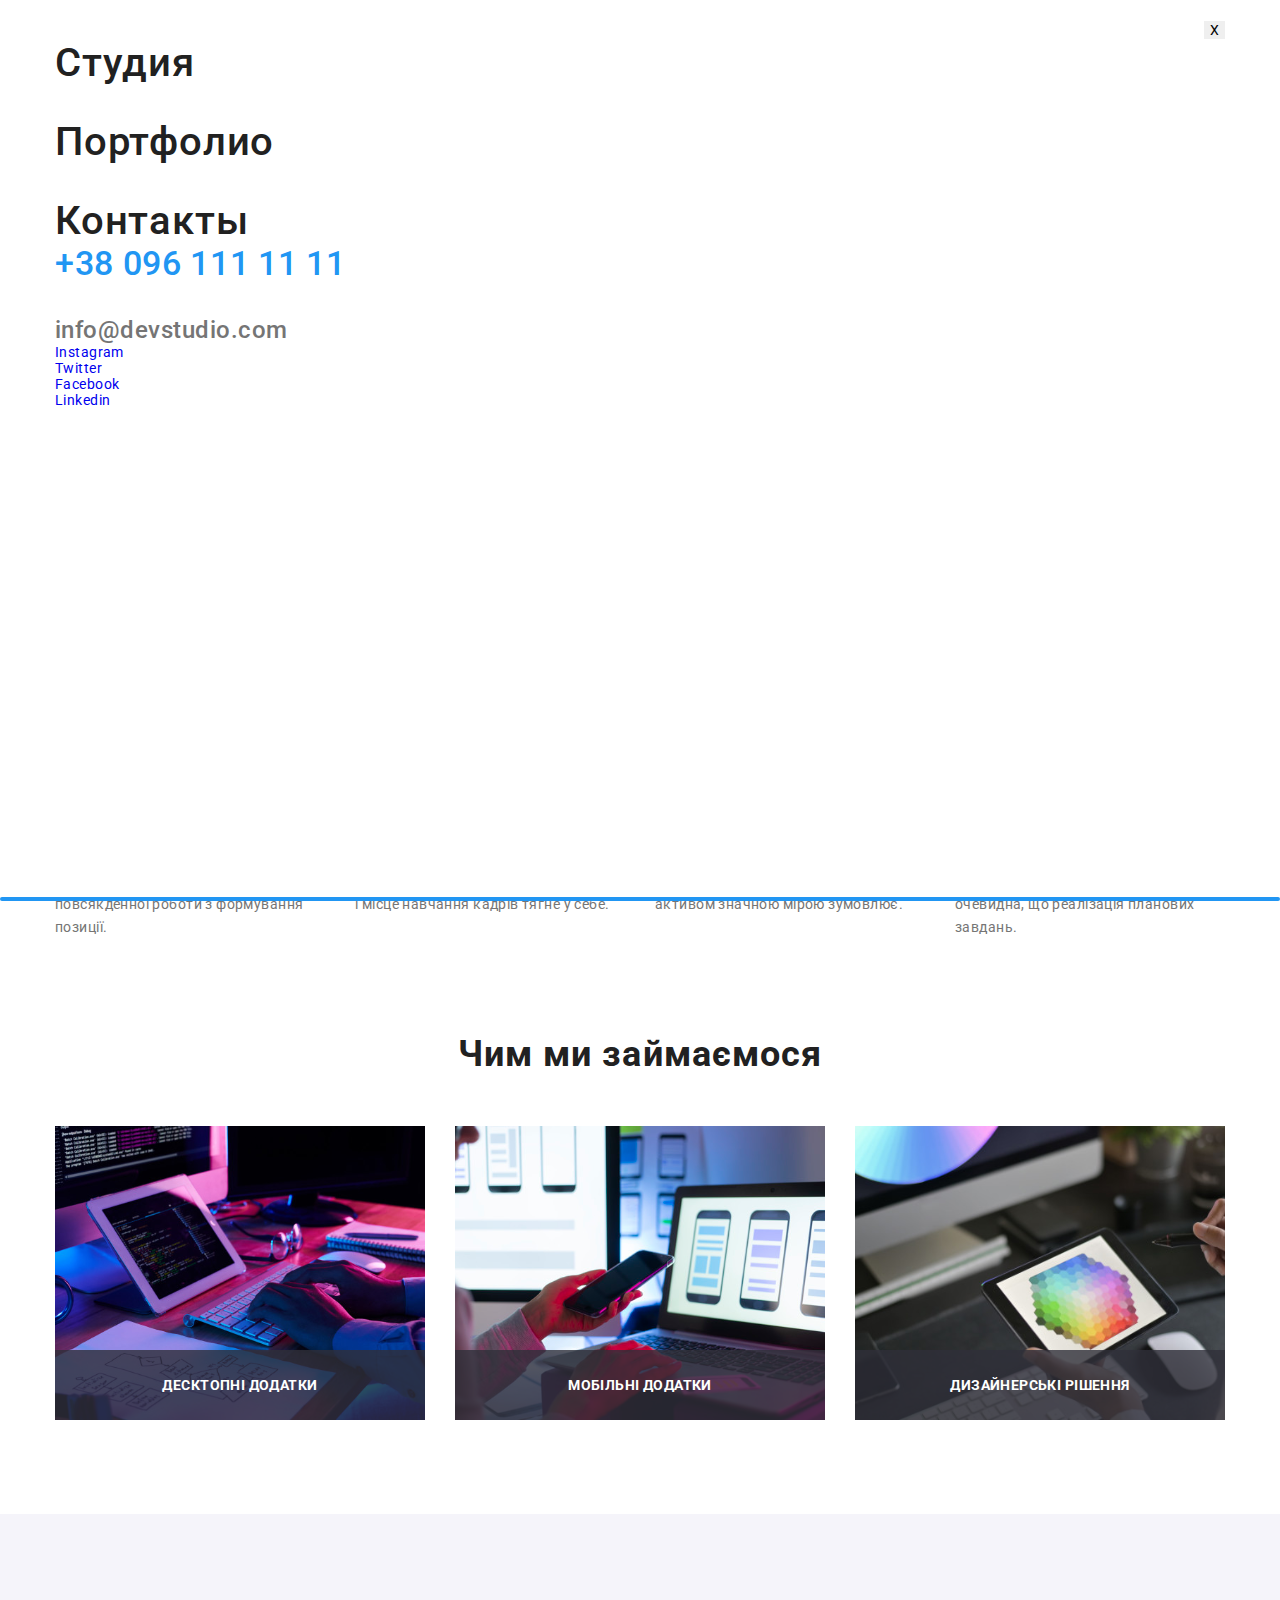
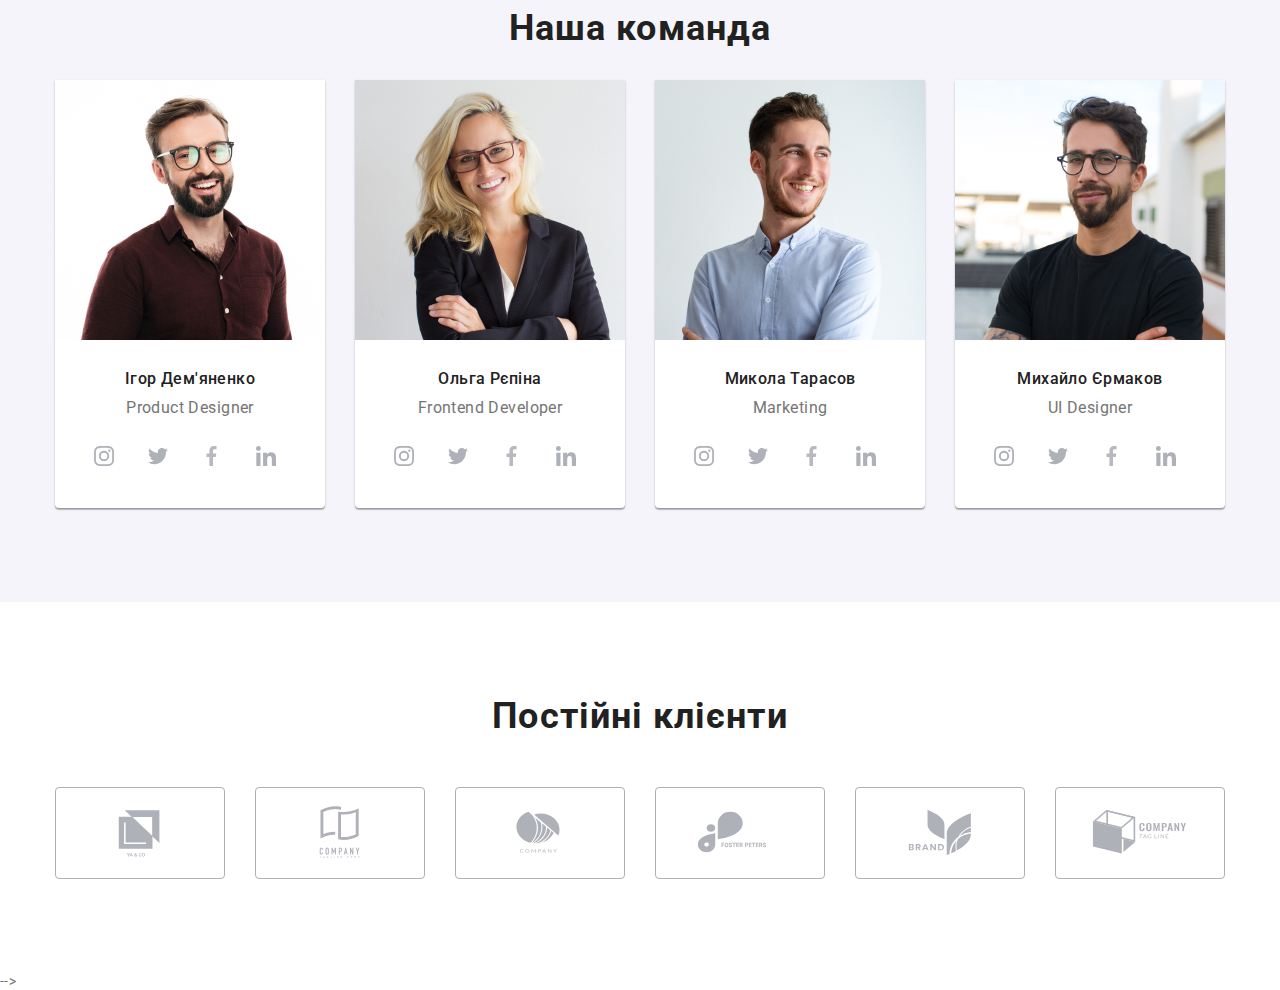
==== commit 38f8616d: "Mob_menu add" ====
--- a/index.html
+++ b/index.html
@@ -20,7 +20,7 @@
     <link rel="stylesheet" href="./css/main.min.css" />
   </head>
   <body>
-    <!-- <header class="page-header">
+    <header class="page-header">
       <div class="container main-nav">
         <nav class="main-nav">
           <a href="/" class="main-nav__logo"
@@ -56,8 +56,66 @@
             >
           </li>
         </ul>
+        <button type="button" class="menu-open-btn">
+          <svg class="mob_menu-icon" width="40px" height="40px">
+                <use href="./image/symbol-defs.svg#mob_menu-icon40"></use>
+              </svg>
+        </button>
       </div>
-    </header> -->
+      <div class="mob-menu">
+        <div class="container">
+        <button type="button" class="menu-close-btn">X
+        </button>
+        <ul class="mob-menu__list">
+            <li class="mob-menu__item">
+              <a href="./" class="mob-menu__link current">Студия</a>
+            </li>
+            <li class="mob-menu__item">
+              <a href="./portfolio.html" class="mob-menu__link">Портфолио</a>
+            </li>
+            <li class="mob-menu__item">
+              <a href="" class="mob-menu__link">Контакты</a>
+            </li>
+          </ul>
+        </nav>
+        <ul class="mob-menu__contacts">
+          <li class="mob-menu__contact-link">
+            <a class="mob-menu__link_tel" href="tel:+380961111111">
+              +38 096 111 11 11</a
+            >
+          </li>
+          <li class="mob-menu__contact-link">
+            <a class="mob-menu__link_mail" href="mailto:info@devstudio.com">
+              info@devstudio.com</a>
+          </li>
+        </ul>
+        <ul class="mob-menu__social">
+                <li>
+                  <a href="https://www.instagram.com" class="mob-menu__sllink">
+                  Instagram
+                  </a>
+                </li>
+
+                <li>
+                  <a href="https://www.twitter.com" class="mob-menu__sllink">
+                  Twitter
+                  </a>
+                </li>
+
+                <li>
+                  <a href="https://www.facebook.com" class="mob-menu__sllink">
+                  Facebook
+                  </a>
+                </li>
+                <li>
+                  <a href="https://www.linkedin.com" class="mob-menu__sllink">
+                  Linkedin 
+                  </a>
+                </li>
+              </ul>
+        </div>
+      </div>
+    </header>
     <main class="hero">
       <section class="hero-page">
         <!-- <div class="container"> -->
@@ -121,9 +179,9 @@
           </ul>
         </div>
       </section>
-      <!-- <section class="about section">
+      <section class="about section">
         <div class="container">
-          <h2 class="about__title">Чем мы занимаемся</h2>
+          <h2 class="about__title">Чим ми займаємося</h2>
           <ul class="about__list">
             <li class="about__item">
               <img
@@ -132,7 +190,7 @@
                 width="370"
               />
               <div class="about__text">
-                <p>Десктопные приложения</p>
+                <p>Десктопні додатки</p>
               </div>
             </li>
             <li class="about__item">
@@ -142,7 +200,7 @@
                 width="370"
               />
               <div class="about__text">
-                <p>Мобильные приложения</p>
+                <p>Мобільні додатки</p>
               </div>
             </li>
             <li class="about__item">
@@ -152,12 +210,12 @@
                 width="370"
               />
               <div class="about__text">
-                <p>Дизайнерские решения</p>
+                <p>Дизайнерські рішення</p>
               </div>
             </li>
           </ul>
         </div>
-      </section> -->
+      </section>
       <section class="our-team section">
         <div class="container">
           <h2 class="our-team__title">Наша команда</h2>
@@ -358,13 +416,11 @@
               <img
               srcset="./image/UI_Designer.jpg 1x,
               ./image/UI_Designer-2x.jpeg 2x"
-              
                 src="./image/UI_Designer.jpg"
                 alt="UI_Designer"
                 width="270"
               />
               </picture>
-
               <h3 class="our-team__name">Михайло Єрмаков</h3>
               <p>UI Designer</p>
               <ul class="our-team__social">
--- a/css/main.min.css
+++ b/css/main.min.css
@@ -1,2 +1,2 @@
-:root{--primary-text-color: #757575;--title-text-color: #212121;--accent-colour: #2196f3;--white-text-colour: #ffffff;--bg-page-colour: #ffffff;--bg-button-hover: #188ce8;--bg-button-portfolio: #f5f4fa;--futer-mail-tel: rgba(255, 255, 255, 0.6);--border-bottom: #ececec;--border-portfolio: #eeeeee;--transition-cubic: cubic-bezier(0.4,0,0.2,1)}h1,h2,h3,p,ul{margin:0;padding:0}image{display:block;max-width:100%;height:auto;width:100%}body{font-family:"Roboto", sans-serif;font-size:14px;letter-spacing:0.03em;color:var(--primary-text-color);background-color:var(--bg-page-colour)}.container{margin:0 auto;width:100%;padding:0}@media screen and (min-width: 468px){.container{width:480px;padding-left:15px;padding-right:15px}}@media screen and (min-width: 768px){.container{width:768px;padding-left:15px;padding-right:15px}}@media screen and (min-width: 1200px){.container{width:1200px}}ul{list-style:none}.section{padding-top:94px;padding-bottom:94px}.hero-page__button{margin-top:30px;margin-bottom:118px;width:200px;height:50px;border-radius:4px;border:none;box-shadow:0px 4px 4px rgba(0,0,0,0.15);font-weight:700;font-size:16px;line-height:1.87;align-items:center;letter-spacing:0.06em;cursor:pointer}.hero-page__button{color:var(--bg-page-colour);background-color:var(--accent-colour);transition:background-color 250ms var(--transition-cubic);cursor:pointer}.hero-page__button:hover,.hero-page__button:focus{background-color:var(--bg-button-hover)}.main-nav__list a{display:block;padding-top:32px;padding-bottom:32px;color:var(--title-text-color);font-weight:500;line-height:1.14;text-decoration:none}.main-nav__contacts{display:flex;margin-left:auto}.main-nav__contact-link+.main-nav__contact-link{padding-left:50px}.main-nav__contacts a{display:flex;align-items:center;align-items:baseline;padding-top:32px;padding-bottom:32px;padding-left:10px;color:var(--primary-text-color);font-weight:500;line-height:1.14;text-decoration:none}.main-nav__icon{display:flex;align-self:center;margin-right:10px;fill:currentColor}.main-nav__item{position:relative}.main-nav__link{transition:color 250ms var(--transition-cubic)}.main-nav__link:hover,.main-nav__link:focus{color:var(--accent-colour)}.main-nav__list .link.current{color:var(--accent-colour)}.current::after{position:absolute;content:"";bottom:-1px;left:0;width:100%;height:4px;border-radius:2px;background-color:var(--accent-colour)}.futer-subscribe{margin-left:auto}.futer-subscribe__text{font-weight:700;font-size:14px;line-height:16px;letter-spacing:0.03em;text-transform:uppercase;color:#ffffff}.futer-subscribe__form{display:flex;margin-top:20px;border:none}.submit-input{width:358px;height:50px;border:1px solid rgba(255,255,255,0.3);filter:drop-shadow(0px 4px 4px rgba(0,0,0,0.15));border-radius:4px;background-color:transparent;outline:none;padding-left:12px;color:rgba(255,255,255,0.6);transition:border-color 250ms var(--transition-cubic)}.submit-input:hover,.submit-input:focus{border-color:var(--accent-colour)}.futer-subscribe__button{position:relative;display:flex;align-items:center;width:200px;height:50px;margin-left:12px;background-color:var(--accent-colour);box-shadow:0px 4px 4px rgba(0,0,0,0.15);border-radius:4px;border-color:transparent;font-weight:700;font-size:16px;line-height:calc(30 / 16);padding-left:29px;color:#ffffff;fill:currentColor;transition:color 250ms var(--transition-cubic),background-color 250ms var(--transition-cubic)}.futer-subscribe__button:hover,.futer-subscribe__button:focus{background-color:var(--bg-page-colour);color:var(--accent-colour)}.futer-subscribe__send{position:absolute;background-size:contain;right:28px;margin-left:10px;transition:fill 250ms var(--transition-cubic)}.futer-subscribe__button:hover+.futer-subscribe__send{fill:var(--accent-colour)}.social-links__text{margin-bottom:20px;font-weight:700;font-size:14px;line-height:16px;letter-spacing:0.03em;text-transform:uppercase;color:var(--white-text-colour)}.social-links{margin-left:70px}.social-links__list{display:flex}.social-links__item{display:flex;width:44px;height:44px;margin-right:10px;border-radius:50%;justify-content:center;align-items:center;background-color:rgba(255,255,255,0.1);transition:background-color 250ms var(--transition-cubic)}.social-links__item:hover{background-color:#2196f3}.social-links__item:last-child{margin-right:0}.social-links__link{fill:#fff}.social-links__logo{fill:#fff}.backdrop{width:100%;height:100%;background-color:rgba(0,0,0,0.2);position:fixed;top:0;transition:opacity 250ms var(--transition-cubic)}.modal__close-logo{position:absolute;transition:fill 250ms var(--transition-cubic)}.modal__close-logo:hover,.modal__close-logo:focus{fill:#2196f3}.modal__licence{font-weight:400;font-size:14px;line-height:1.71;letter-spacing:0.03em;margin-left:3px;text-decoration-line:underline;color:var(--accent-colour)}.modal{min-width:528px;min-height:581px;padding:40px;background-color:#ffffff;box-shadow:0px 1px 3px rgba(0,0,0,0.12),0px 1px 1px rgba(0,0,0,0.14),0px 2px 1px rgba(0,0,0,0.2);border-radius:4px;position:absolute;top:50%;left:50%;transform:translate(-50%, -50%) scale(1);transition:transform 250ms var(--transition-cubic)}.backdrop-is-hidden .modal{transform:translate(-50%, -50%) scale(0);transition:transform 250ms var(--transition-cubic)}.modal__close{position:absolute;top:8px;right:8px;width:30px;height:30px;display:flex;align-items:center;justify-content:center;border-radius:50%;border:1px solid rgba(0,0,0,0.1);cursor:pointer;background-color:#ffffff}.is-hidden{visibility:hidden;opacity:0;pointer-events:none;transition:visibility 250ms var(--transition-cubic)}.no-scroll{overflow:hidden}.modal__title{margin-bottom:12px;font-style:normal;font-weight:700;font-size:20px;line-height:23px;text-align:center;letter-spacing:0.03em;color:#212121}.modal__group{position:relative;margin-bottom:10px;display:flex;flex-direction:column}.modal__label{margin-bottom:4px;font-size:12px}.modal__input{margin:0;padding:11px 42px;border:1px solid rgba(33,33,33,0.2);border-radius:4px;transition:border-color 250ms var(--transition-cubic),fill 250ms var(--transition-cubic)}.modal__input:focus,.modal__input:hover{border-color:var(--accent-colour)}.modal__input::placeholder{font-weight:400;font-size:12px;line-height:14px;letter-spacing:0.01em;color:rgba(117,117,117,0.5)}.modal__input:hover ~ textarea{border-color:var(--accent-colour);transition:border-color 250ms var(--transition-cubic)}.textarea{transition:border-color 250ms var(--transition-cubic)}.modal__checkbox-point{display:flex;align-items:center;margin-top:20px;justify-content:center}.modal__check{position:absolute;width:1px;height:1px;margin:-1px;border:0;padding:0;clip:rect(0 0 0 0);overflow:hidden}.modal__icon{position:absolute;width:18px;height:18px;top:60%;left:15px;transform:translateY(-50%);transition:fill 250 var(--transition-cubic),border-color 250 var(--transition-cubic)}.modal__input:focus ~ .modal__icon,.modal__input:hover ~ .modal__icon{fill:var(--accent-colour);border-color:var(--accent-colour)}#comment:hover,#comment:focus{fill:var(--accent-colour);border-color:var(--accent-colour);transition:border-color 250ms var(--transition-cubic),fill 250ms var(--transition-cubic)}.modal__comment{padding:16px 12px;border:1px solid rgba(33,33,33,0.2);border-radius:4px;resize:none;height:120px;transition:fill 250ms var(--transition-cubic),border-color 250 var(--transition-cubic)}.modal__check-icon{display:inline-block;height:15px;width:16px;margin-right:8.38px;border:2px solid #212121;border-radius:2px}.modal__check:checked+.modal__check-icon{background-color:var(--accent-colour);background-image:url(../image/check.svg);background-size:contain;background-origin:border-box;border-color:var(--accent-colour);border-radius:2px}.modal__submit{display:block;width:200px;height:50px;margin-top:30px;margin-left:auto;margin-right:auto;background:#2196f3;border-color:transparent;box-shadow:0px 4px 4px rgba(0,0,0,0.15);border-radius:4px;font-weight:700;font-size:16px;line-height:1.88;align-items:center;text-align:center;letter-spacing:0.06em;color:#ffffff;transition:background-color 250ms var(--transition-cubic)}.modal__submit:hover,.modal__submit:focus{background-color:#188ce8}.portfolio__list button{padding:6px 22px;color:var(--title-text-color);background-color:var(--bg-button-portfolio);font-family:"Roboto";font-weight:500;font-size:16px;line-height:1.62;text-align:center;letter-spacing:0.03em;border-radius:4px;border:none;transition:color 250ms var(--transition-cubic),background-color 250ms var(--transition-cubic)}.portfolio__list button:hover,.portfolio__list button:focus{color:var(--white-text-colour);background-color:var(--accent-colour)}.page-header{border-bottom:1px solid var(--border-bottom)}.main-nav{display:flex;align-items:center}.main-nav__list{display:flex;margin-left:93px}.main-nav__item+.main-nav__item{margin-left:50px}.main-nav__item:last-child{margin-right:0}.main-nav__logo{color:var(--title-text-color);font-family:Raleway, sans-serif;font-weight:700;font-size:26px;line-height:1.19;text-decoration:none;transition:color 250ms var(--transition-cubic)}.main-nav__logo:hover{color:var(--accent-colour)}.main-nav__logotext{color:var(--accent-colour);font-family:Raleway, sans-serif;font-weight:700;font-size:26px;line-height:1.19;text-decoration:none}.hero-page{background-color:#2f303a;text-align:center;width:100%;padding:0;margin:0;background-image:linear-gradient(to right, rgba(47,48,58,0.4), rgba(47,48,58,0.4)),url(../image/hero-bg-mobile.jpg);background-repeat:no-repeat;background-size:cover;background-position:center}@media (min-device-pixel-ratio: 2), (min-resolution: 192dpi), (min-resolution: 2dppx){.hero-page{background-image:linear-gradient(to right, rgba(47,48,58,0.4), rgba(47,48,58,0.4)),url(../image/hero-bg-mobile-2x.jpg);background-repeat:no-repeat;background-size:cover;background-position:center}}@media screen and (min-width: 768px){.hero-page{background-image:linear-gradient(to right, rgba(47,48,58,0.4), rgba(47,48,58,0.4)),url(../image/hero-bg-tablet.jpg);background-repeat:no-repeat;background-size:cover;background-position:center}}@media screen and (min-width: 768px) and (min-device-pixel-ratio: 2), screen and (min-width: 768px) and (min-resolution: 192dpi), screen and (min-width: 768px) and (min-resolution: 2dppx){.hero-page{background-image:linear-gradient(to right, rgba(47,48,58,0.4), rgba(47,48,58,0.4)),url(../image/hero-bg-tablet-2x.jpg);background-repeat:no-repeat;background-size:cover;background-position:center}}@media screen and (min-width: 1200px){.hero-page{background-image:linear-gradient(to right, rgba(47,48,58,0.4), rgba(47,48,58,0.4)),url(../image/backround-image.jpg);background-repeat:no-repeat;background-size:cover;background-position:center}}@media screen and (min-width: 1200px) and (min-device-pixel-ratio: 2), screen and (min-width: 1200px) and (min-resolution: 192dpi), screen and (min-width: 1200px) and (min-resolution: 2dppx){.hero-page{background-image:linear-gradient(to right, rgba(47,48,58,0.4), rgba(47,48,58,0.4)),url(../image/backround-image-2x.jpg);background-repeat:no-repeat;background-size:cover;background-position:center}}.hero-page__title{padding-top:118px;max-width:360px;margin-left:auto;margin-right:auto;color:var(--white-text-colour);font-weight:900;font-size:26px;line-height:1.62;letter-spacing:0.06em;text-transform:uppercase}@media screen and (min-width: 768px){.hero-page__title{max-width:360px;font-size:26px;line-height:1.62}}@media screen and (min-width: 1200px){.hero-page__title{padding-top:200px;max-width:696px;font-size:44px;line-height:1.36}}.prefences{padding-top:60px;padding-bottom:60px}@media screen and (min-width: 768px){.prefences{padding-top:60px;padding-bottom:60px}}@media screen and (min-width: 1200px){.prefences{padding-top:94px;padding-bottom:94px}}.prefences__list{display:flex;flex-wrap:wrap;gap:30px}.prefences__item{width:100%}@media screen and (min-width: 768px){.prefences__item{width:calc((100% - 30px) / 2)}}@media screen and (min-width: 1200px){.prefences__item{width:calc((100% - 90px) / 4)}}.prefences__item:last-child{margin-right:0}.prefences__title{margin:0;color:var(--title-text-color);font-weight:700;font-size:14px;line-height:1.14;text-align:left;letter-spacing:0.03em;text-transform:uppercase}.prefences p{margin-top:10px;line-height:1.71}.prefences__pic{display:flex;width:100%;height:120px;margin-bottom:30px;justify-content:center;align-items:center;background-color:#f5f4fa}.about{padding-top:0}.about__title{color:var(--title-text-color);font-weight:700;font-size:36px;line-height:1.16;text-align:center;letter-spacing:0.03em}.about__item{position:relative}.about__text{position:absolute;bottom:0;left:0;display:flex;width:100%;height:70px;font-weight:700;font-size:14px;line-height:16px;text-align:center;letter-spacing:0.03em;text-transform:uppercase;align-items:center;justify-content:center;color:#ffffff;background-color:rgba(47,48,58,0.8)}.about__list{display:flex;margin-top:50px}.about__item{margin-right:30px}.about__item:last-child{margin-right:0}img{display:block;max-width:100%;height:auto;width:100%}.our-team{background-color:var(--bg-button-portfolio);padding-top:60px;padding-bottom:60px}@media screen and (min-width: 768px){.our-team{padding-top:60px;padding-bottom:60px}}@media screen and (min-width: 1200px){.our-team{padding-top:94px;padding-bottom:94px}}.our-team__title{padding-bottom:30px;color:var(--title-text-color);font-weight:700;font-size:28px;line-height:33px;text-align:center;letter-spacing:0.03em}@media screen and (min-width: 1200px){.our-team__title{font-weight:700;font-size:36px;line-height:1.16;text-align:center;letter-spacing:0.03em}}.our-team__list{display:flex;flex-wrap:wrap;gap:30px}.our-team__item{width:100%;background-color:var(--white-text-colour);box-shadow:0px 1px 3px rgba(0,0,0,0.12),0px 1px 1px rgba(0,0,0,0.14),0px 2px 1px rgba(0,0,0,0.2);border-radius:0px 0px 4px 4px}@media screen and (min-width: 768px){.our-team__item{width:calc((100% - 30px) / 2)}}@media screen and (min-width: 1200px){.our-team__item{width:calc((100% - 90px) / 4)}}.our-team__item:last-child{margin-right:0}.our-team__name{margin-top:30px;color:var(--title-text-color);font-weight:500;font-size:16px;line-height:1.18;text-align:center}.our-team p{margin-top:10px;margin-bottom:16px;font-size:16px;line-height:1.18;text-align:center}.our-team__social{display:flex;margin-bottom:30px;justify-content:center;align-items:center}.our-team__link{display:flex;width:44px;height:44px;margin-right:10px;justify-content:center;align-items:center;border-radius:50%;fill:#afb1b8;transition:fill 250ms var(--transition-cubic),background-color 250ms var(--transition-cubic)}.our-team__link:hover{background-color:#2196f3;fill:#fff}.our-team__sl-logo{transition:fill 250ms var(--transition-cubic)}.our-team__sl-logo:hover{fill:#fff}.client{padding-top:60px;padding-bottom:60px}@media screen and (min-width: 768px){.client{padding-top:60px;padding-bottom:60px}}@media screen and (min-width: 1200px){.client{padding-top:94px;padding-bottom:94px}}.clients__text{color:var(--title-text-color);font-weight:700;font-size:28px;line-height:33px;text-align:center;letter-spacing:0.03em}@media screen and (min-width: 1200px){.clients__text{font-weight:700;font-size:36px;line-height:1.16;text-align:center;letter-spacing:0.03em}}.clients__list{display:flex;flex-wrap:wrap;gap:30px;margin-top:50px}.client__item{width:calc((100% - 30px) / 2)}@media screen and (min-width: 768px){.client__item{width:calc((100% - 60px) / 3)}}@media screen and (min-width: 1200px){.client__item{width:calc((100% - 150px) / 6)}}.client__item:last-child{margin-right:0}.clients__card{display:flex;width:100%;height:92px;justify-content:center;align-items:center;border:1px solid #afb1b8;border-radius:4px;transition:fill 250ms var(--transition-cubic),border 250ms var(--transition-cubic)}.clients__card:hover{border:1px solid #2196f3;fill:#2196f3}.clients__logo{fill:#afb1b8;transition:fill 250ms var(--transition-cubic)}.clients__card:hover .clients__logo{fill:#2196f3}.futer{padding-top:60px;padding-bottom:60px;background-color:#2f303a}.futer__logotext{color:var(--accent-colour);font-family:Raleway, sans-serif;font-weight:700;font-size:26px;line-height:1.19;text-decoration:none;letter-spacing:0.03em}.futer a{display:inline-block;text-decoration:none;font-style:normal;transition:color 250ms var(--transition-cubic)}.futer__adress{margin-top:20px;font-size:14px;letter-spacing:0.03em;color:var(--white-text-colour);line-height:1.71;transition:color 250ms var(--transition-cubic)}.futer__adress:hover{color:var(--accent-colour)}.futer__logo{color:var(--white-text-colour);font-family:Raleway, sans-serif;font-weight:700;font-size:26px;line-height:1.19;text-decoration:none;letter-spacing:0.03em;transition:color 250ms var(--transition-cubic)}.futer__logo:hover{color:var(--accent-colour)}.futer__link{margin-top:9px;font-size:14px;line-height:1.71;letter-spacing:0.03em;color:var(--futer-mail-tel);transition:color 250ms var(--transition-cubic)}.futer__link:hover,.futer__link:focus{color:var(--accent-colour)}.container.futer{display:flex;align-items:baseline;padding-top:0;padding-bottom:0}.portfolio{background-color:var(--white-text-colour);margin:0 auto;width:100%}.portfolio__list{display:flex;flex-wrap:wrap}@media screen and (min-width: 768px){.portfolio__list{justify-content:center}}.portfolio__item{margin-right:8px;margin-bottom:15px}.portfolio__item:last-child{margin-right:0}.projects{margin-top:50px;display:flex;flex-wrap:wrap;gap:30px;padding-top:40px;padding-bottom:60px}@media screen and (min-width: 768px){.projects{padding-top:30px;padding-bottom:60px}}@media screen and (min-width: 1200px){.projects{padding-top:50px;padding-bottom:94px}}a{text-decoration:none}.projects__items{width:100%;transition:box-shadow 250ms var(--transition-cubic)}@media screen and (min-width: 768px){.projects__items{width:calc((100% - 30px) / 2)}}@media screen and (min-width: 1200px){.projects__items{width:calc((100% - 60px) / 3)}}.projects__items:hover,.projects__items:focus{box-shadow:0px 1px 1px rgba(0,0,0,0.12),0px 4px 4px rgba(0,0,0,0.06),1px 4px 6px rgba(0,0,0,0.16)}.projects__overlay{position:relative;overflow:hidden}.projects__title{position:absolute;top:0;left:0;width:100%;height:100%;transform:translateY(100%);display:inline-block;padding:63px 24px;font-size:18px;line-height:1.56;letter-spacing:0.03em;color:#ffffff;transition:transform 250ms var(--transition-cubic),background-color 250ms var(--transition-cubic)}.projects__cards:hover .projects__title{transform:translateY(0%);background-color:rgba(33,150,243,0.9);transition:transform 250ms var(--transition-cubic)}.projects__cards{transition:box-shadow 250ms var(--transition-cubic)}.projects__cards:hover,.projects__cards:focus{display:block;box-shadow:0px 1px 1px rgba(0,0,0,0.12),0px 4px 4px rgba(0,0,0,0.06),1px 4px 6px rgba(0,0,0,0.16)}.project__naming{padding:20px 24px;border-bottom:1px solid var(--border-portfolio);border-left:1px solid var(--border-portfolio);border-right:1px solid var(--border-portfolio)}.project__name{color:var(--title-text-color);font-weight:700;font-size:18px;line-height:2;letter-spacing:0.06em}.main-project-group{margin-top:4px;color:var(--primary-text-color);font-size:16px;line-height:1.88;letter-spacing:0.03em}
+:root{--primary-text-color: #757575;--title-text-color: #212121;--accent-colour: #2196f3;--white-text-colour: #ffffff;--bg-page-colour: #ffffff;--bg-button-hover: #188ce8;--bg-button-portfolio: #f5f4fa;--futer-mail-tel: rgba(255, 255, 255, 0.6);--border-bottom: #ececec;--border-portfolio: #eeeeee;--transition-cubic: cubic-bezier(0.4,0,0.2,1)}h1,h2,h3,p,ul{margin:0;padding:0}image{display:block;max-width:100%;height:auto;width:100%}body{font-family:"Roboto", sans-serif;font-size:14px;letter-spacing:0.03em;color:var(--primary-text-color);background-color:var(--bg-page-colour)}.container{margin:0 auto;width:100%;padding:0}@media screen and (min-width: 468px){.container{width:480px;padding-left:15px;padding-right:15px}}@media screen and (min-width: 768px){.container{width:768px;padding-left:15px;padding-right:15px}}@media screen and (min-width: 1200px){.container{width:1200px}}ul{list-style:none}.section{padding-top:94px;padding-bottom:94px}.hero-page__button{margin-top:30px;margin-bottom:118px;width:200px;height:50px;border-radius:4px;border:none;box-shadow:0px 4px 4px rgba(0,0,0,0.15);font-weight:700;font-size:16px;line-height:1.87;align-items:center;letter-spacing:0.06em;cursor:pointer}.hero-page__button{color:var(--bg-page-colour);background-color:var(--accent-colour);transition:background-color 250ms var(--transition-cubic);cursor:pointer}.hero-page__button:hover,.hero-page__button:focus{background-color:var(--bg-button-hover)}.main-nav__list a{display:block;padding-top:32px;padding-bottom:32px;color:var(--title-text-color);font-weight:500;line-height:1.14;text-decoration:none}.main-nav__contacts{display:none}@media screen and (min-width: 768px){.main-nav__contacts{display:flex;margin-left:auto}}@media screen and (min-width: 1200px){.main-nav__contacts{display:flex;margin-left:auto}}.main-nav__contact-link+.main-nav__contact-link{padding-left:50px}.main-nav__contacts a{display:flex;align-items:center;align-items:baseline;padding-top:32px;padding-bottom:32px;padding-left:10px;color:var(--primary-text-color);font-weight:500;line-height:1.14;text-decoration:none}.main-nav__icon{display:flex;align-self:center;margin-right:10px;fill:currentColor}.main-nav__item{position:relative}.main-nav__link{transition:color 250ms var(--transition-cubic)}.main-nav__link:hover,.main-nav__link:focus{color:var(--accent-colour)}.main-nav__list .link.current{color:var(--accent-colour)}.current::after{position:absolute;content:"";bottom:-1px;left:0;width:100%;height:4px;border-radius:2px;background-color:var(--accent-colour)}.futer-subscribe{margin-left:auto}.futer-subscribe__text{font-weight:700;font-size:14px;line-height:16px;letter-spacing:0.03em;text-transform:uppercase;color:#ffffff}.futer-subscribe__form{display:flex;margin-top:20px;border:none}.submit-input{width:358px;height:50px;border:1px solid rgba(255,255,255,0.3);filter:drop-shadow(0px 4px 4px rgba(0,0,0,0.15));border-radius:4px;background-color:transparent;outline:none;padding-left:12px;color:rgba(255,255,255,0.6);transition:border-color 250ms var(--transition-cubic)}.submit-input:hover,.submit-input:focus{border-color:var(--accent-colour)}.futer-subscribe__button{position:relative;display:flex;align-items:center;width:200px;height:50px;margin-left:12px;background-color:var(--accent-colour);box-shadow:0px 4px 4px rgba(0,0,0,0.15);border-radius:4px;border-color:transparent;font-weight:700;font-size:16px;line-height:calc(30 / 16);padding-left:29px;color:#ffffff;fill:currentColor;transition:color 250ms var(--transition-cubic),background-color 250ms var(--transition-cubic)}.futer-subscribe__button:hover,.futer-subscribe__button:focus{background-color:var(--bg-page-colour);color:var(--accent-colour)}.futer-subscribe__send{position:absolute;background-size:contain;right:28px;margin-left:10px;transition:fill 250ms var(--transition-cubic)}.futer-subscribe__button:hover+.futer-subscribe__send{fill:var(--accent-colour)}.social-links__text{margin-bottom:20px;font-weight:700;font-size:14px;line-height:16px;letter-spacing:0.03em;text-transform:uppercase;color:var(--white-text-colour)}.social-links{margin-left:70px}.social-links__list{display:flex}.social-links__item{display:flex;width:44px;height:44px;margin-right:10px;border-radius:50%;justify-content:center;align-items:center;background-color:rgba(255,255,255,0.1);transition:background-color 250ms var(--transition-cubic)}.social-links__item:hover{background-color:#2196f3}.social-links__item:last-child{margin-right:0}.social-links__link{fill:#fff}.social-links__logo{fill:#fff}.backdrop{width:100%;height:100%;background-color:rgba(0,0,0,0.2);position:fixed;top:0;transition:opacity 250ms var(--transition-cubic)}.modal__close-logo{position:absolute;transition:fill 250ms var(--transition-cubic)}.modal__close-logo:hover,.modal__close-logo:focus{fill:#2196f3}.modal__licence{font-weight:400;font-size:14px;line-height:1.71;letter-spacing:0.03em;margin-left:3px;text-decoration-line:underline;color:var(--accent-colour)}.modal{min-width:528px;min-height:581px;padding:40px;background-color:#ffffff;box-shadow:0px 1px 3px rgba(0,0,0,0.12),0px 1px 1px rgba(0,0,0,0.14),0px 2px 1px rgba(0,0,0,0.2);border-radius:4px;position:absolute;top:50%;left:50%;transform:translate(-50%, -50%) scale(1);transition:transform 250ms var(--transition-cubic)}.backdrop-is-hidden .modal{transform:translate(-50%, -50%) scale(0);transition:transform 250ms var(--transition-cubic)}.modal__close{position:absolute;top:8px;right:8px;width:30px;height:30px;display:flex;align-items:center;justify-content:center;border-radius:50%;border:1px solid rgba(0,0,0,0.1);cursor:pointer;background-color:#ffffff}.is-hidden{visibility:hidden;opacity:0;pointer-events:none;transition:visibility 250ms var(--transition-cubic)}.no-scroll{overflow:hidden}.modal__title{margin-bottom:12px;font-style:normal;font-weight:700;font-size:20px;line-height:23px;text-align:center;letter-spacing:0.03em;color:#212121}.modal__group{position:relative;margin-bottom:10px;display:flex;flex-direction:column}.modal__label{margin-bottom:4px;font-size:12px}.modal__input{margin:0;padding:11px 42px;border:1px solid rgba(33,33,33,0.2);border-radius:4px;transition:border-color 250ms var(--transition-cubic),fill 250ms var(--transition-cubic)}.modal__input:focus,.modal__input:hover{border-color:var(--accent-colour)}.modal__input::placeholder{font-weight:400;font-size:12px;line-height:14px;letter-spacing:0.01em;color:rgba(117,117,117,0.5)}.modal__input:hover ~ textarea{border-color:var(--accent-colour);transition:border-color 250ms var(--transition-cubic)}.textarea{transition:border-color 250ms var(--transition-cubic)}.modal__checkbox-point{display:flex;align-items:center;margin-top:20px;justify-content:center}.modal__check{position:absolute;width:1px;height:1px;margin:-1px;border:0;padding:0;clip:rect(0 0 0 0);overflow:hidden}.modal__icon{position:absolute;width:18px;height:18px;top:60%;left:15px;transform:translateY(-50%);transition:fill 250 var(--transition-cubic),border-color 250 var(--transition-cubic)}.modal__input:focus ~ .modal__icon,.modal__input:hover ~ .modal__icon{fill:var(--accent-colour);border-color:var(--accent-colour)}#comment:hover,#comment:focus{fill:var(--accent-colour);border-color:var(--accent-colour);transition:border-color 250ms var(--transition-cubic),fill 250ms var(--transition-cubic)}.modal__comment{padding:16px 12px;border:1px solid rgba(33,33,33,0.2);border-radius:4px;resize:none;height:120px;transition:fill 250ms var(--transition-cubic),border-color 250 var(--transition-cubic)}.modal__check-icon{display:inline-block;height:15px;width:16px;margin-right:8.38px;border:2px solid #212121;border-radius:2px}.modal__check:checked+.modal__check-icon{background-color:var(--accent-colour);background-image:url(../image/check.svg);background-size:contain;background-origin:border-box;border-color:var(--accent-colour);border-radius:2px}.modal__submit{display:block;width:200px;height:50px;margin-top:30px;margin-left:auto;margin-right:auto;background:#2196f3;border-color:transparent;box-shadow:0px 4px 4px rgba(0,0,0,0.15);border-radius:4px;font-weight:700;font-size:16px;line-height:1.88;align-items:center;text-align:center;letter-spacing:0.06em;color:#ffffff;transition:background-color 250ms var(--transition-cubic)}.modal__submit:hover,.modal__submit:focus{background-color:#188ce8}.portfolio__list button{padding:6px 22px;color:var(--title-text-color);background-color:var(--bg-button-portfolio);font-family:"Roboto";font-weight:500;font-size:16px;line-height:1.62;text-align:center;letter-spacing:0.03em;border-radius:4px;border:none;transition:color 250ms var(--transition-cubic),background-color 250ms var(--transition-cubic)}.portfolio__list button:hover,.portfolio__list button:focus{color:var(--white-text-colour);background-color:var(--accent-colour)}.page-header{border-bottom:1px solid var(--border-bottom)}.main-nav{display:flex;align-items:center}.main-nav__list{display:none}@media screen and (min-width: 768px){.main-nav__list{display:flex;margin-left:93px}}@media screen and (min-width: 1200px){.main-nav__list{display:flex;margin-left:93px}}.main-nav__item+.main-nav__item{margin-left:50px}.main-nav__item:last-child{margin-right:0}.main-nav__logo{color:var(--title-text-color);font-family:Raleway, sans-serif;font-weight:700;font-size:26px;line-height:1.19;text-decoration:none;transition:color 250ms var(--transition-cubic)}.main-nav__logo:hover{color:var(--accent-colour)}.main-nav__logotext{color:var(--accent-colour);font-family:Raleway, sans-serif;font-weight:700;font-size:26px;line-height:1.19;text-decoration:none}.menu-open-btn{display:block;margin-left:auto}.mob_menu-icon{border:none;background-color:none}.menu-close-btn{display:block;margin-left:auto;border:none}.mob-menu{position:fixed;top:0;left:0;z-index:1;padding-top:21px;background-color:#fff;width:100vw;height:100vh}.mob-menu__item:not(:last-child){margin-bottom:32px}.mob-menu__link{font-weight:500;font-size:40px;line-height:1.175;letter-spacing:0.02em;color:#212121}.mob-menu__contact-link:not(:last-child){margin-bottom:32px}.mob-menu__link_tel{font-weight:500;font-size:34px;line-height:1.17;letter-spacing:0.02em;color:#2196F3}.mob-menu__link_mail{font-weight:500;font-size:24px;line-height:1.17;letter-spacing:0.02em;color:#757575}.hero-page{background-color:#2f303a;text-align:center;width:100%;padding:0;margin:0;background-image:linear-gradient(to right, rgba(47,48,58,0.4), rgba(47,48,58,0.4)),url(../image/hero-bg-mobile.jpg);background-repeat:no-repeat;background-size:cover;background-position:center}@media (min-device-pixel-ratio: 2), (min-resolution: 192dpi), (min-resolution: 2dppx){.hero-page{background-image:linear-gradient(to right, rgba(47,48,58,0.4), rgba(47,48,58,0.4)),url(../image/hero-bg-mobile-2x.jpg);background-repeat:no-repeat;background-size:cover;background-position:center}}@media screen and (min-width: 768px){.hero-page{background-image:linear-gradient(to right, rgba(47,48,58,0.4), rgba(47,48,58,0.4)),url(../image/hero-bg-tablet.jpg);background-repeat:no-repeat;background-size:cover;background-position:center}}@media screen and (min-width: 768px) and (min-device-pixel-ratio: 2), screen and (min-width: 768px) and (min-resolution: 192dpi), screen and (min-width: 768px) and (min-resolution: 2dppx){.hero-page{background-image:linear-gradient(to right, rgba(47,48,58,0.4), rgba(47,48,58,0.4)),url(../image/hero-bg-tablet-2x.jpg);background-repeat:no-repeat;background-size:cover;background-position:center}}@media screen and (min-width: 1200px){.hero-page{background-image:linear-gradient(to right, rgba(47,48,58,0.4), rgba(47,48,58,0.4)),url(../image/backround-image.jpg);background-repeat:no-repeat;background-size:cover;background-position:center}}@media screen and (min-width: 1200px) and (min-device-pixel-ratio: 2), screen and (min-width: 1200px) and (min-resolution: 192dpi), screen and (min-width: 1200px) and (min-resolution: 2dppx){.hero-page{background-image:linear-gradient(to right, rgba(47,48,58,0.4), rgba(47,48,58,0.4)),url(../image/backround-image-2x.jpg);background-repeat:no-repeat;background-size:cover;background-position:center}}.hero-page__title{padding-top:118px;max-width:360px;margin-left:auto;margin-right:auto;color:var(--white-text-colour);font-weight:900;font-size:26px;line-height:1.62;letter-spacing:0.06em;text-transform:uppercase}@media screen and (min-width: 768px){.hero-page__title{max-width:360px;font-size:26px;line-height:1.62}}@media screen and (min-width: 1200px){.hero-page__title{padding-top:200px;max-width:696px;font-size:44px;line-height:1.36}}.prefences{padding-top:60px;padding-bottom:60px}@media screen and (min-width: 768px){.prefences{padding-top:60px;padding-bottom:60px}}@media screen and (min-width: 1200px){.prefences{padding-top:94px;padding-bottom:94px}}.prefences__list{display:flex;flex-wrap:wrap;gap:30px}.prefences__item{width:100%}@media screen and (min-width: 768px){.prefences__item{width:calc((100% - 30px) / 2)}}@media screen and (min-width: 1200px){.prefences__item{width:calc((100% - 90px) / 4)}}.prefences__item:last-child{margin-right:0}.prefences__title{margin:0;color:var(--title-text-color);font-weight:700;font-size:14px;line-height:1.14;text-align:left;letter-spacing:0.03em;text-transform:uppercase}.prefences p{margin-top:10px;line-height:1.71}.prefences__pic{display:flex;width:100%;height:120px;margin-bottom:30px;justify-content:center;align-items:center;background-color:#f5f4fa}.about{display:none;padding-top:0}@media screen and (min-width: 1200px){.about{display:block;padding-top:0}}.about__title{color:var(--title-text-color);font-weight:700;font-size:36px;line-height:1.16;text-align:center;letter-spacing:0.03em}.about__item{position:relative}.about__text{position:absolute;bottom:0;left:0;display:flex;width:100%;height:70px;font-weight:700;font-size:14px;line-height:16px;text-align:center;letter-spacing:0.03em;text-transform:uppercase;align-items:center;justify-content:center;color:#ffffff;background-color:rgba(47,48,58,0.8)}.about__list{display:flex;margin-top:50px}.about__item{margin-right:30px}.about__item:last-child{margin-right:0}img{display:block;max-width:100%;height:auto;width:100%}.our-team{background-color:var(--bg-button-portfolio);padding-top:60px;padding-bottom:60px}@media screen and (min-width: 768px){.our-team{padding-top:60px;padding-bottom:60px}}@media screen and (min-width: 1200px){.our-team{padding-top:94px;padding-bottom:94px}}.our-team__title{padding-bottom:30px;color:var(--title-text-color);font-weight:700;font-size:28px;line-height:33px;text-align:center;letter-spacing:0.03em}@media screen and (min-width: 1200px){.our-team__title{font-weight:700;font-size:36px;line-height:1.16;text-align:center;letter-spacing:0.03em}}.our-team__list{display:flex;flex-wrap:wrap;gap:30px}.our-team__item{width:100%;background-color:var(--white-text-colour);box-shadow:0px 1px 3px rgba(0,0,0,0.12),0px 1px 1px rgba(0,0,0,0.14),0px 2px 1px rgba(0,0,0,0.2);border-radius:0px 0px 4px 4px}@media screen and (min-width: 768px){.our-team__item{width:calc((100% - 30px) / 2)}}@media screen and (min-width: 1200px){.our-team__item{width:calc((100% - 90px) / 4)}}.our-team__item:last-child{margin-right:0}.our-team__name{margin-top:30px;color:var(--title-text-color);font-weight:500;font-size:16px;line-height:1.18;text-align:center}.our-team p{margin-top:10px;margin-bottom:16px;font-size:16px;line-height:1.18;text-align:center}.our-team__social{display:flex;margin-bottom:30px;justify-content:center;align-items:center}.our-team__link{display:flex;width:44px;height:44px;margin-right:10px;justify-content:center;align-items:center;border-radius:50%;fill:#afb1b8;transition:fill 250ms var(--transition-cubic),background-color 250ms var(--transition-cubic)}.our-team__link:hover{background-color:#2196f3;fill:#fff}.our-team__sl-logo{transition:fill 250ms var(--transition-cubic)}.our-team__sl-logo:hover{fill:#fff}.client{padding-top:60px;padding-bottom:60px}@media screen and (min-width: 768px){.client{padding-top:60px;padding-bottom:60px}}@media screen and (min-width: 1200px){.client{padding-top:94px;padding-bottom:94px}}.clients__text{color:var(--title-text-color);font-weight:700;font-size:28px;line-height:33px;text-align:center;letter-spacing:0.03em}@media screen and (min-width: 1200px){.clients__text{font-weight:700;font-size:36px;line-height:1.16;text-align:center;letter-spacing:0.03em}}.clients__list{display:flex;flex-wrap:wrap;gap:30px;margin-top:50px}.client__item{width:calc((100% - 30px) / 2)}@media screen and (min-width: 768px){.client__item{width:calc((100% - 60px) / 3)}}@media screen and (min-width: 1200px){.client__item{width:calc((100% - 150px) / 6)}}.client__item:last-child{margin-right:0}.clients__card{display:flex;width:100%;height:92px;justify-content:center;align-items:center;border:1px solid #afb1b8;border-radius:4px;transition:fill 250ms var(--transition-cubic),border 250ms var(--transition-cubic)}.clients__card:hover{border:1px solid #2196f3;fill:#2196f3}.clients__logo{fill:#afb1b8;transition:fill 250ms var(--transition-cubic)}.clients__card:hover .clients__logo{fill:#2196f3}.futer{padding-top:60px;padding-bottom:60px;background-color:#2f303a}.futer__logotext{color:var(--accent-colour);font-family:Raleway, sans-serif;font-weight:700;font-size:26px;line-height:1.19;text-decoration:none;letter-spacing:0.03em}.futer a{display:inline-block;text-decoration:none;font-style:normal;transition:color 250ms var(--transition-cubic)}.futer__adress{margin-top:20px;font-size:14px;letter-spacing:0.03em;color:var(--white-text-colour);line-height:1.71;transition:color 250ms var(--transition-cubic)}.futer__adress:hover{color:var(--accent-colour)}.futer__logo{color:var(--white-text-colour);font-family:Raleway, sans-serif;font-weight:700;font-size:26px;line-height:1.19;text-decoration:none;letter-spacing:0.03em;transition:color 250ms var(--transition-cubic)}.futer__logo:hover{color:var(--accent-colour)}.futer__link{margin-top:9px;font-size:14px;line-height:1.71;letter-spacing:0.03em;color:var(--futer-mail-tel);transition:color 250ms var(--transition-cubic)}.futer__link:hover,.futer__link:focus{color:var(--accent-colour)}.container.futer{display:flex;align-items:baseline;padding-top:0;padding-bottom:0}.portfolio{background-color:var(--white-text-colour);margin:0 auto;width:100%}.portfolio__list{display:flex;flex-wrap:wrap}@media screen and (min-width: 768px){.portfolio__list{justify-content:center}}.portfolio__item{margin-right:8px;margin-bottom:15px}.portfolio__item:last-child{margin-right:0}.projects{margin-top:50px;display:flex;flex-wrap:wrap;gap:30px;padding-top:40px;padding-bottom:60px}@media screen and (min-width: 768px){.projects{padding-top:30px;padding-bottom:60px}}@media screen and (min-width: 1200px){.projects{padding-top:50px;padding-bottom:94px}}a{text-decoration:none}.projects__items{width:100%;transition:box-shadow 250ms var(--transition-cubic)}@media screen and (min-width: 768px){.projects__items{width:calc((100% - 30px) / 2)}}@media screen and (min-width: 1200px){.projects__items{width:calc((100% - 60px) / 3)}}.projects__items:hover,.projects__items:focus{box-shadow:0px 1px 1px rgba(0,0,0,0.12),0px 4px 4px rgba(0,0,0,0.06),1px 4px 6px rgba(0,0,0,0.16)}.projects__overlay{position:relative;overflow:hidden}.projects__title{position:absolute;top:0;left:0;width:100%;height:100%;transform:translateY(100%);display:inline-block;padding:63px 24px;font-size:18px;line-height:1.56;letter-spacing:0.03em;color:#ffffff;transition:transform 250ms var(--transition-cubic),background-color 250ms var(--transition-cubic)}.projects__cards:hover .projects__title{transform:translateY(0%);background-color:rgba(33,150,243,0.9);transition:transform 250ms var(--transition-cubic)}.projects__cards{transition:box-shadow 250ms var(--transition-cubic)}.projects__cards:hover,.projects__cards:focus{display:block;box-shadow:0px 1px 1px rgba(0,0,0,0.12),0px 4px 4px rgba(0,0,0,0.06),1px 4px 6px rgba(0,0,0,0.16)}.project__naming{padding:20px 24px;border-bottom:1px solid var(--border-portfolio);border-left:1px solid var(--border-portfolio);border-right:1px solid var(--border-portfolio)}.project__name{color:var(--title-text-color);font-weight:700;font-size:18px;line-height:2;letter-spacing:0.06em}.main-project-group{margin-top:4px;color:var(--primary-text-color);font-size:16px;line-height:1.88;letter-spacing:0.03em}
 /*# sourceMappingURL=main.min.css.map */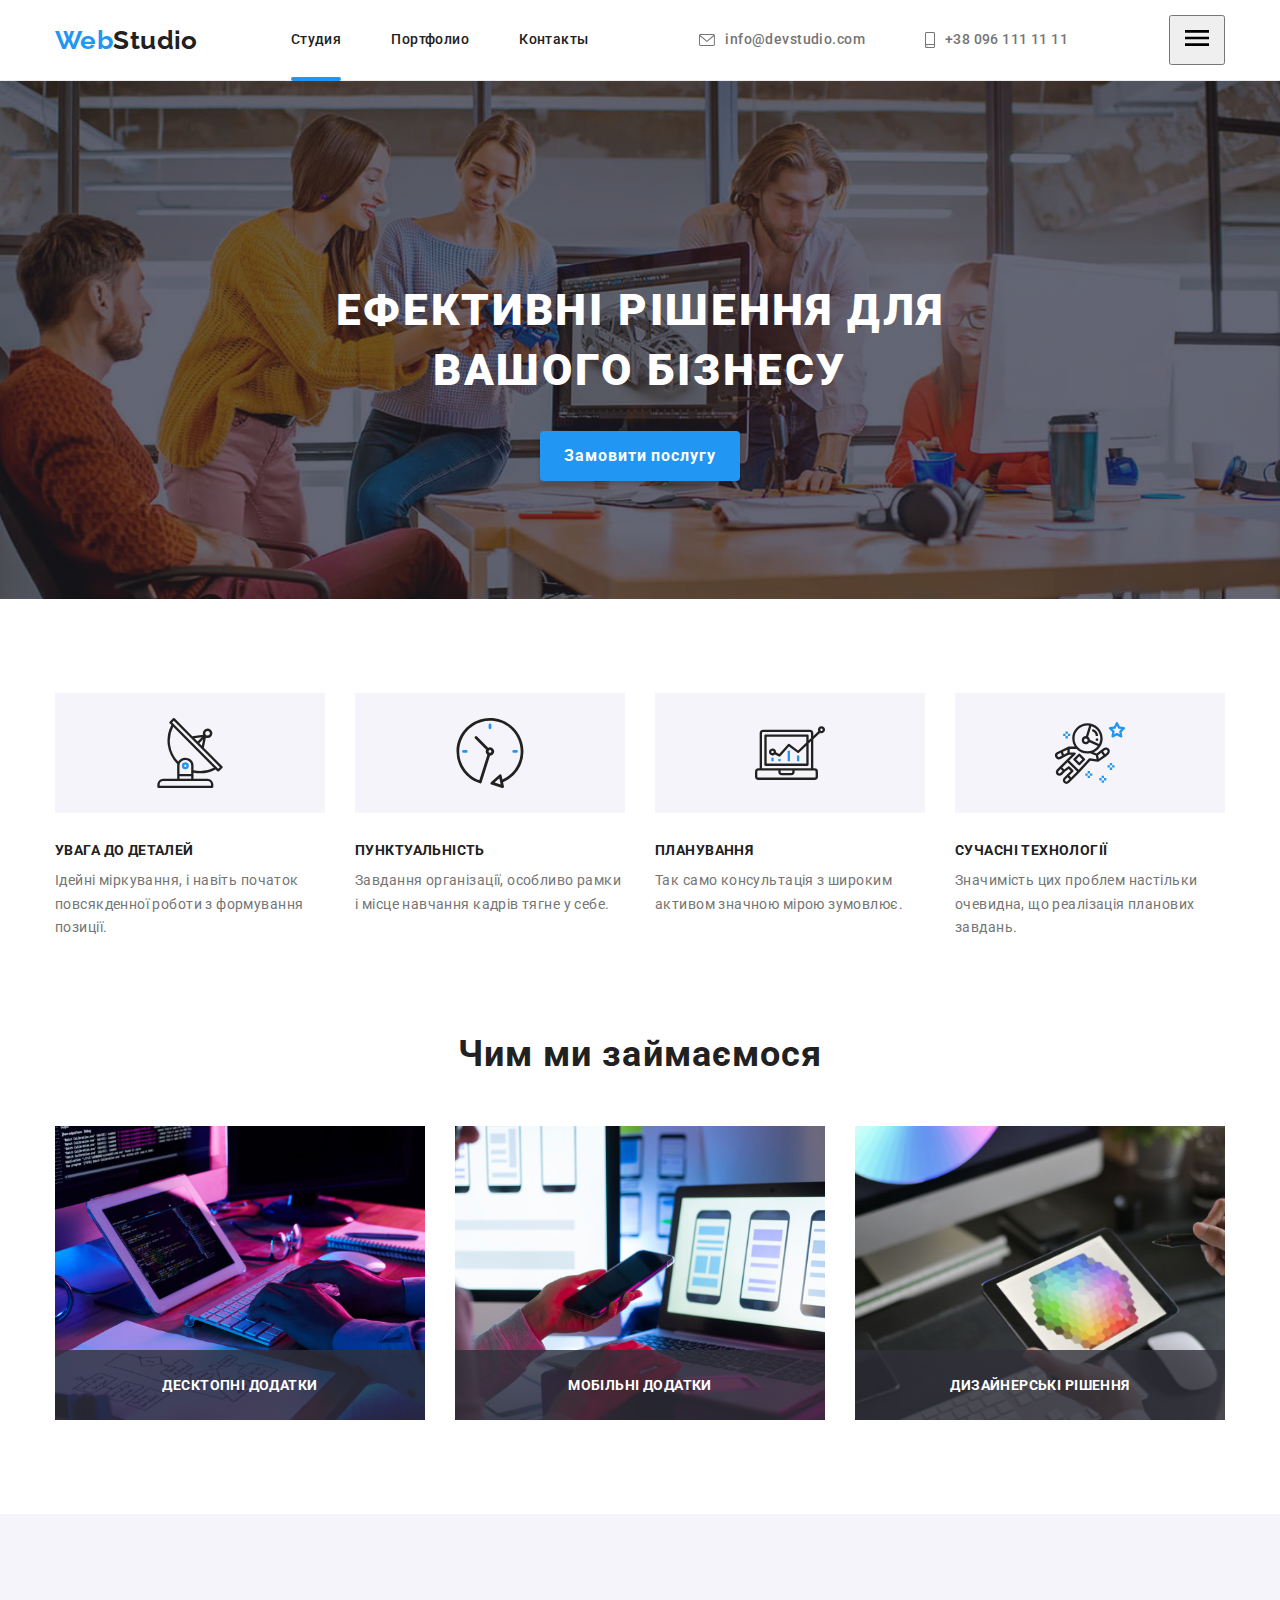
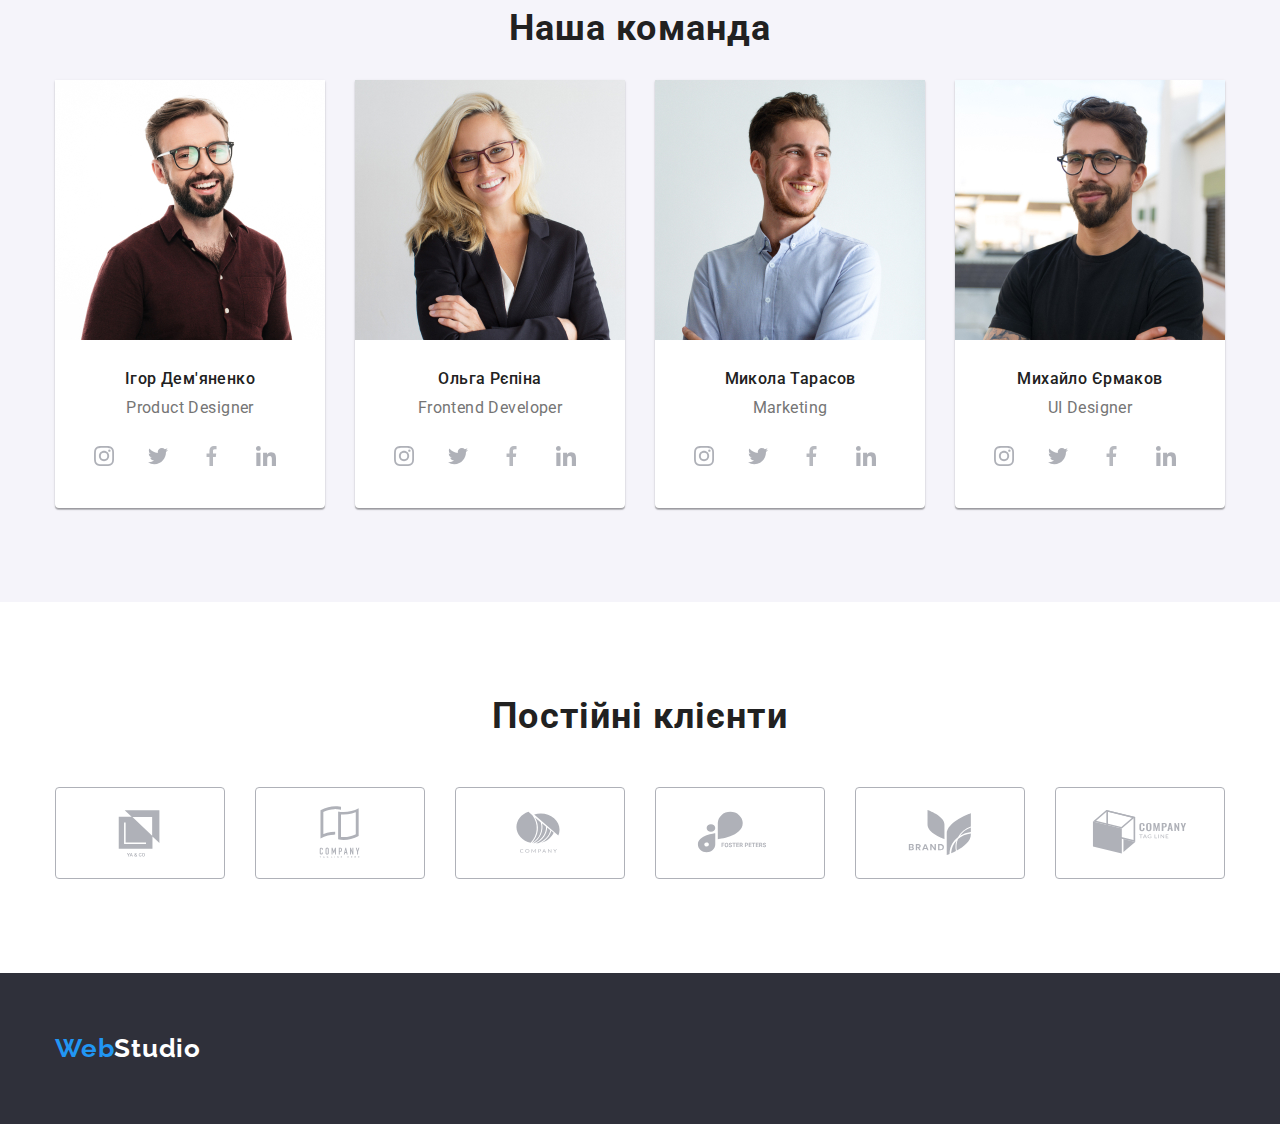
==== commit 1f8057a5: "mob-menu ready" ====
--- a/index.html
+++ b/index.html
@@ -62,8 +62,9 @@
               </svg>
         </button>
       </div>
-      <div class="mob-menu">
-        <div class="container">
+      <div class="mob-menu is-hidden">
+        <v class="container_mob-menu">
+          <div class="mob-menu-top">
         <button type="button" class="menu-close-btn">X
         </button>
         <ul class="mob-menu__list">
@@ -78,42 +79,44 @@
             </li>
           </ul>
         </nav>
+        </div>
+        <div class="mob-menu-bottom">
         <ul class="mob-menu__contacts">
           <li class="mob-menu__contact-link">
             <a class="mob-menu__link_tel" href="tel:+380961111111">
               +38 096 111 11 11</a
             >
           </li>
-          <li class="mob-menu__contact-link">
+          <li class="mob-menu__contact-link_mail">
             <a class="mob-menu__link_mail" href="mailto:info@devstudio.com">
               info@devstudio.com</a>
           </li>
         </ul>
         <ul class="mob-menu__social">
-                <li>
+                <li class="mob-menu__social-item">
                   <a href="https://www.instagram.com" class="mob-menu__sllink">
                   Instagram
                   </a>
                 </li>
 
-                <li>
+                <li class="mob-menu__social-item">
                   <a href="https://www.twitter.com" class="mob-menu__sllink">
                   Twitter
                   </a>
                 </li>
 
-                <li>
+                <li class="mob-menu__social-item">
                   <a href="https://www.facebook.com" class="mob-menu__sllink">
                   Facebook
                   </a>
                 </li>
-                <li>
+                <li class="mob-menu__social-item">
                   <a href="https://www.linkedin.com" class="mob-menu__sllink">
                   Linkedin 
                   </a>
                 </li>
-              </ul>
-        </div>
+          </ul>
+          </div>
       </div>
     </header>
     <main class="hero">
@@ -510,13 +513,13 @@
       </section>
     </main>
 
-    <!-- <footer class="futer">
+    <footer class="futer">
       <div class="futer container">
         <div class="futer__logo">
           <a href="/" class="futer__logo">
             <span class="futer__logotext">Web</span>Studio
           </a>
-          <!-- <address> -->
+          <address>
     <!-- <ul>
             <li class="futer__list">
               <a
@@ -593,9 +596,8 @@
         </div>
       </div>
     </footer> -->
-    -->
-
-    <!-- <div class="backdrop is-hidden" data-modal>
+
+    <div class="backdrop is-hidden" data-modal>
       <div class="modal">
         <p class="modal__title">Оставьте свои данные, мы вам перезвоним</p>
         <form class="modal__form">
@@ -658,6 +660,7 @@
         </button>
       </div>
     </div>
-    <script src="./js/modal.js"></script> -->
+    <script src="./js/modal.js"></script>
+    <script src="./js/menu.js"></script>
   </body>
 </html>
--- a/css/main.min.css
+++ b/css/main.min.css
@@ -1,2 +1,2 @@
-:root{--primary-text-color: #757575;--title-text-color: #212121;--accent-colour: #2196f3;--white-text-colour: #ffffff;--bg-page-colour: #ffffff;--bg-button-hover: #188ce8;--bg-button-portfolio: #f5f4fa;--futer-mail-tel: rgba(255, 255, 255, 0.6);--border-bottom: #ececec;--border-portfolio: #eeeeee;--transition-cubic: cubic-bezier(0.4,0,0.2,1)}h1,h2,h3,p,ul{margin:0;padding:0}image{display:block;max-width:100%;height:auto;width:100%}body{font-family:"Roboto", sans-serif;font-size:14px;letter-spacing:0.03em;color:var(--primary-text-color);background-color:var(--bg-page-colour)}.container{margin:0 auto;width:100%;padding:0}@media screen and (min-width: 468px){.container{width:480px;padding-left:15px;padding-right:15px}}@media screen and (min-width: 768px){.container{width:768px;padding-left:15px;padding-right:15px}}@media screen and (min-width: 1200px){.container{width:1200px}}ul{list-style:none}.section{padding-top:94px;padding-bottom:94px}.hero-page__button{margin-top:30px;margin-bottom:118px;width:200px;height:50px;border-radius:4px;border:none;box-shadow:0px 4px 4px rgba(0,0,0,0.15);font-weight:700;font-size:16px;line-height:1.87;align-items:center;letter-spacing:0.06em;cursor:pointer}.hero-page__button{color:var(--bg-page-colour);background-color:var(--accent-colour);transition:background-color 250ms var(--transition-cubic);cursor:pointer}.hero-page__button:hover,.hero-page__button:focus{background-color:var(--bg-button-hover)}.main-nav__list a{display:block;padding-top:32px;padding-bottom:32px;color:var(--title-text-color);font-weight:500;line-height:1.14;text-decoration:none}.main-nav__contacts{display:none}@media screen and (min-width: 768px){.main-nav__contacts{display:flex;margin-left:auto}}@media screen and (min-width: 1200px){.main-nav__contacts{display:flex;margin-left:auto}}.main-nav__contact-link+.main-nav__contact-link{padding-left:50px}.main-nav__contacts a{display:flex;align-items:center;align-items:baseline;padding-top:32px;padding-bottom:32px;padding-left:10px;color:var(--primary-text-color);font-weight:500;line-height:1.14;text-decoration:none}.main-nav__icon{display:flex;align-self:center;margin-right:10px;fill:currentColor}.main-nav__item{position:relative}.main-nav__link{transition:color 250ms var(--transition-cubic)}.main-nav__link:hover,.main-nav__link:focus{color:var(--accent-colour)}.main-nav__list .link.current{color:var(--accent-colour)}.current::after{position:absolute;content:"";bottom:-1px;left:0;width:100%;height:4px;border-radius:2px;background-color:var(--accent-colour)}.futer-subscribe{margin-left:auto}.futer-subscribe__text{font-weight:700;font-size:14px;line-height:16px;letter-spacing:0.03em;text-transform:uppercase;color:#ffffff}.futer-subscribe__form{display:flex;margin-top:20px;border:none}.submit-input{width:358px;height:50px;border:1px solid rgba(255,255,255,0.3);filter:drop-shadow(0px 4px 4px rgba(0,0,0,0.15));border-radius:4px;background-color:transparent;outline:none;padding-left:12px;color:rgba(255,255,255,0.6);transition:border-color 250ms var(--transition-cubic)}.submit-input:hover,.submit-input:focus{border-color:var(--accent-colour)}.futer-subscribe__button{position:relative;display:flex;align-items:center;width:200px;height:50px;margin-left:12px;background-color:var(--accent-colour);box-shadow:0px 4px 4px rgba(0,0,0,0.15);border-radius:4px;border-color:transparent;font-weight:700;font-size:16px;line-height:calc(30 / 16);padding-left:29px;color:#ffffff;fill:currentColor;transition:color 250ms var(--transition-cubic),background-color 250ms var(--transition-cubic)}.futer-subscribe__button:hover,.futer-subscribe__button:focus{background-color:var(--bg-page-colour);color:var(--accent-colour)}.futer-subscribe__send{position:absolute;background-size:contain;right:28px;margin-left:10px;transition:fill 250ms var(--transition-cubic)}.futer-subscribe__button:hover+.futer-subscribe__send{fill:var(--accent-colour)}.social-links__text{margin-bottom:20px;font-weight:700;font-size:14px;line-height:16px;letter-spacing:0.03em;text-transform:uppercase;color:var(--white-text-colour)}.social-links{margin-left:70px}.social-links__list{display:flex}.social-links__item{display:flex;width:44px;height:44px;margin-right:10px;border-radius:50%;justify-content:center;align-items:center;background-color:rgba(255,255,255,0.1);transition:background-color 250ms var(--transition-cubic)}.social-links__item:hover{background-color:#2196f3}.social-links__item:last-child{margin-right:0}.social-links__link{fill:#fff}.social-links__logo{fill:#fff}.backdrop{width:100%;height:100%;background-color:rgba(0,0,0,0.2);position:fixed;top:0;transition:opacity 250ms var(--transition-cubic)}.modal__close-logo{position:absolute;transition:fill 250ms var(--transition-cubic)}.modal__close-logo:hover,.modal__close-logo:focus{fill:#2196f3}.modal__licence{font-weight:400;font-size:14px;line-height:1.71;letter-spacing:0.03em;margin-left:3px;text-decoration-line:underline;color:var(--accent-colour)}.modal{min-width:528px;min-height:581px;padding:40px;background-color:#ffffff;box-shadow:0px 1px 3px rgba(0,0,0,0.12),0px 1px 1px rgba(0,0,0,0.14),0px 2px 1px rgba(0,0,0,0.2);border-radius:4px;position:absolute;top:50%;left:50%;transform:translate(-50%, -50%) scale(1);transition:transform 250ms var(--transition-cubic)}.backdrop-is-hidden .modal{transform:translate(-50%, -50%) scale(0);transition:transform 250ms var(--transition-cubic)}.modal__close{position:absolute;top:8px;right:8px;width:30px;height:30px;display:flex;align-items:center;justify-content:center;border-radius:50%;border:1px solid rgba(0,0,0,0.1);cursor:pointer;background-color:#ffffff}.is-hidden{visibility:hidden;opacity:0;pointer-events:none;transition:visibility 250ms var(--transition-cubic)}.no-scroll{overflow:hidden}.modal__title{margin-bottom:12px;font-style:normal;font-weight:700;font-size:20px;line-height:23px;text-align:center;letter-spacing:0.03em;color:#212121}.modal__group{position:relative;margin-bottom:10px;display:flex;flex-direction:column}.modal__label{margin-bottom:4px;font-size:12px}.modal__input{margin:0;padding:11px 42px;border:1px solid rgba(33,33,33,0.2);border-radius:4px;transition:border-color 250ms var(--transition-cubic),fill 250ms var(--transition-cubic)}.modal__input:focus,.modal__input:hover{border-color:var(--accent-colour)}.modal__input::placeholder{font-weight:400;font-size:12px;line-height:14px;letter-spacing:0.01em;color:rgba(117,117,117,0.5)}.modal__input:hover ~ textarea{border-color:var(--accent-colour);transition:border-color 250ms var(--transition-cubic)}.textarea{transition:border-color 250ms var(--transition-cubic)}.modal__checkbox-point{display:flex;align-items:center;margin-top:20px;justify-content:center}.modal__check{position:absolute;width:1px;height:1px;margin:-1px;border:0;padding:0;clip:rect(0 0 0 0);overflow:hidden}.modal__icon{position:absolute;width:18px;height:18px;top:60%;left:15px;transform:translateY(-50%);transition:fill 250 var(--transition-cubic),border-color 250 var(--transition-cubic)}.modal__input:focus ~ .modal__icon,.modal__input:hover ~ .modal__icon{fill:var(--accent-colour);border-color:var(--accent-colour)}#comment:hover,#comment:focus{fill:var(--accent-colour);border-color:var(--accent-colour);transition:border-color 250ms var(--transition-cubic),fill 250ms var(--transition-cubic)}.modal__comment{padding:16px 12px;border:1px solid rgba(33,33,33,0.2);border-radius:4px;resize:none;height:120px;transition:fill 250ms var(--transition-cubic),border-color 250 var(--transition-cubic)}.modal__check-icon{display:inline-block;height:15px;width:16px;margin-right:8.38px;border:2px solid #212121;border-radius:2px}.modal__check:checked+.modal__check-icon{background-color:var(--accent-colour);background-image:url(../image/check.svg);background-size:contain;background-origin:border-box;border-color:var(--accent-colour);border-radius:2px}.modal__submit{display:block;width:200px;height:50px;margin-top:30px;margin-left:auto;margin-right:auto;background:#2196f3;border-color:transparent;box-shadow:0px 4px 4px rgba(0,0,0,0.15);border-radius:4px;font-weight:700;font-size:16px;line-height:1.88;align-items:center;text-align:center;letter-spacing:0.06em;color:#ffffff;transition:background-color 250ms var(--transition-cubic)}.modal__submit:hover,.modal__submit:focus{background-color:#188ce8}.portfolio__list button{padding:6px 22px;color:var(--title-text-color);background-color:var(--bg-button-portfolio);font-family:"Roboto";font-weight:500;font-size:16px;line-height:1.62;text-align:center;letter-spacing:0.03em;border-radius:4px;border:none;transition:color 250ms var(--transition-cubic),background-color 250ms var(--transition-cubic)}.portfolio__list button:hover,.portfolio__list button:focus{color:var(--white-text-colour);background-color:var(--accent-colour)}.page-header{border-bottom:1px solid var(--border-bottom)}.main-nav{display:flex;align-items:center}.main-nav__list{display:none}@media screen and (min-width: 768px){.main-nav__list{display:flex;margin-left:93px}}@media screen and (min-width: 1200px){.main-nav__list{display:flex;margin-left:93px}}.main-nav__item+.main-nav__item{margin-left:50px}.main-nav__item:last-child{margin-right:0}.main-nav__logo{color:var(--title-text-color);font-family:Raleway, sans-serif;font-weight:700;font-size:26px;line-height:1.19;text-decoration:none;transition:color 250ms var(--transition-cubic)}.main-nav__logo:hover{color:var(--accent-colour)}.main-nav__logotext{color:var(--accent-colour);font-family:Raleway, sans-serif;font-weight:700;font-size:26px;line-height:1.19;text-decoration:none}.menu-open-btn{display:block;margin-left:auto}.mob_menu-icon{border:none;background-color:none}.menu-close-btn{display:block;margin-left:auto;border:none}.mob-menu{position:fixed;top:0;left:0;z-index:1;padding-top:21px;background-color:#fff;width:100vw;height:100vh}.mob-menu__item:not(:last-child){margin-bottom:32px}.mob-menu__link{font-weight:500;font-size:40px;line-height:1.175;letter-spacing:0.02em;color:#212121}.mob-menu__contact-link:not(:last-child){margin-bottom:32px}.mob-menu__link_tel{font-weight:500;font-size:34px;line-height:1.17;letter-spacing:0.02em;color:#2196F3}.mob-menu__link_mail{font-weight:500;font-size:24px;line-height:1.17;letter-spacing:0.02em;color:#757575}.hero-page{background-color:#2f303a;text-align:center;width:100%;padding:0;margin:0;background-image:linear-gradient(to right, rgba(47,48,58,0.4), rgba(47,48,58,0.4)),url(../image/hero-bg-mobile.jpg);background-repeat:no-repeat;background-size:cover;background-position:center}@media (min-device-pixel-ratio: 2), (min-resolution: 192dpi), (min-resolution: 2dppx){.hero-page{background-image:linear-gradient(to right, rgba(47,48,58,0.4), rgba(47,48,58,0.4)),url(../image/hero-bg-mobile-2x.jpg);background-repeat:no-repeat;background-size:cover;background-position:center}}@media screen and (min-width: 768px){.hero-page{background-image:linear-gradient(to right, rgba(47,48,58,0.4), rgba(47,48,58,0.4)),url(../image/hero-bg-tablet.jpg);background-repeat:no-repeat;background-size:cover;background-position:center}}@media screen and (min-width: 768px) and (min-device-pixel-ratio: 2), screen and (min-width: 768px) and (min-resolution: 192dpi), screen and (min-width: 768px) and (min-resolution: 2dppx){.hero-page{background-image:linear-gradient(to right, rgba(47,48,58,0.4), rgba(47,48,58,0.4)),url(../image/hero-bg-tablet-2x.jpg);background-repeat:no-repeat;background-size:cover;background-position:center}}@media screen and (min-width: 1200px){.hero-page{background-image:linear-gradient(to right, rgba(47,48,58,0.4), rgba(47,48,58,0.4)),url(../image/backround-image.jpg);background-repeat:no-repeat;background-size:cover;background-position:center}}@media screen and (min-width: 1200px) and (min-device-pixel-ratio: 2), screen and (min-width: 1200px) and (min-resolution: 192dpi), screen and (min-width: 1200px) and (min-resolution: 2dppx){.hero-page{background-image:linear-gradient(to right, rgba(47,48,58,0.4), rgba(47,48,58,0.4)),url(../image/backround-image-2x.jpg);background-repeat:no-repeat;background-size:cover;background-position:center}}.hero-page__title{padding-top:118px;max-width:360px;margin-left:auto;margin-right:auto;color:var(--white-text-colour);font-weight:900;font-size:26px;line-height:1.62;letter-spacing:0.06em;text-transform:uppercase}@media screen and (min-width: 768px){.hero-page__title{max-width:360px;font-size:26px;line-height:1.62}}@media screen and (min-width: 1200px){.hero-page__title{padding-top:200px;max-width:696px;font-size:44px;line-height:1.36}}.prefences{padding-top:60px;padding-bottom:60px}@media screen and (min-width: 768px){.prefences{padding-top:60px;padding-bottom:60px}}@media screen and (min-width: 1200px){.prefences{padding-top:94px;padding-bottom:94px}}.prefences__list{display:flex;flex-wrap:wrap;gap:30px}.prefences__item{width:100%}@media screen and (min-width: 768px){.prefences__item{width:calc((100% - 30px) / 2)}}@media screen and (min-width: 1200px){.prefences__item{width:calc((100% - 90px) / 4)}}.prefences__item:last-child{margin-right:0}.prefences__title{margin:0;color:var(--title-text-color);font-weight:700;font-size:14px;line-height:1.14;text-align:left;letter-spacing:0.03em;text-transform:uppercase}.prefences p{margin-top:10px;line-height:1.71}.prefences__pic{display:flex;width:100%;height:120px;margin-bottom:30px;justify-content:center;align-items:center;background-color:#f5f4fa}.about{display:none;padding-top:0}@media screen and (min-width: 1200px){.about{display:block;padding-top:0}}.about__title{color:var(--title-text-color);font-weight:700;font-size:36px;line-height:1.16;text-align:center;letter-spacing:0.03em}.about__item{position:relative}.about__text{position:absolute;bottom:0;left:0;display:flex;width:100%;height:70px;font-weight:700;font-size:14px;line-height:16px;text-align:center;letter-spacing:0.03em;text-transform:uppercase;align-items:center;justify-content:center;color:#ffffff;background-color:rgba(47,48,58,0.8)}.about__list{display:flex;margin-top:50px}.about__item{margin-right:30px}.about__item:last-child{margin-right:0}img{display:block;max-width:100%;height:auto;width:100%}.our-team{background-color:var(--bg-button-portfolio);padding-top:60px;padding-bottom:60px}@media screen and (min-width: 768px){.our-team{padding-top:60px;padding-bottom:60px}}@media screen and (min-width: 1200px){.our-team{padding-top:94px;padding-bottom:94px}}.our-team__title{padding-bottom:30px;color:var(--title-text-color);font-weight:700;font-size:28px;line-height:33px;text-align:center;letter-spacing:0.03em}@media screen and (min-width: 1200px){.our-team__title{font-weight:700;font-size:36px;line-height:1.16;text-align:center;letter-spacing:0.03em}}.our-team__list{display:flex;flex-wrap:wrap;gap:30px}.our-team__item{width:100%;background-color:var(--white-text-colour);box-shadow:0px 1px 3px rgba(0,0,0,0.12),0px 1px 1px rgba(0,0,0,0.14),0px 2px 1px rgba(0,0,0,0.2);border-radius:0px 0px 4px 4px}@media screen and (min-width: 768px){.our-team__item{width:calc((100% - 30px) / 2)}}@media screen and (min-width: 1200px){.our-team__item{width:calc((100% - 90px) / 4)}}.our-team__item:last-child{margin-right:0}.our-team__name{margin-top:30px;color:var(--title-text-color);font-weight:500;font-size:16px;line-height:1.18;text-align:center}.our-team p{margin-top:10px;margin-bottom:16px;font-size:16px;line-height:1.18;text-align:center}.our-team__social{display:flex;margin-bottom:30px;justify-content:center;align-items:center}.our-team__link{display:flex;width:44px;height:44px;margin-right:10px;justify-content:center;align-items:center;border-radius:50%;fill:#afb1b8;transition:fill 250ms var(--transition-cubic),background-color 250ms var(--transition-cubic)}.our-team__link:hover{background-color:#2196f3;fill:#fff}.our-team__sl-logo{transition:fill 250ms var(--transition-cubic)}.our-team__sl-logo:hover{fill:#fff}.client{padding-top:60px;padding-bottom:60px}@media screen and (min-width: 768px){.client{padding-top:60px;padding-bottom:60px}}@media screen and (min-width: 1200px){.client{padding-top:94px;padding-bottom:94px}}.clients__text{color:var(--title-text-color);font-weight:700;font-size:28px;line-height:33px;text-align:center;letter-spacing:0.03em}@media screen and (min-width: 1200px){.clients__text{font-weight:700;font-size:36px;line-height:1.16;text-align:center;letter-spacing:0.03em}}.clients__list{display:flex;flex-wrap:wrap;gap:30px;margin-top:50px}.client__item{width:calc((100% - 30px) / 2)}@media screen and (min-width: 768px){.client__item{width:calc((100% - 60px) / 3)}}@media screen and (min-width: 1200px){.client__item{width:calc((100% - 150px) / 6)}}.client__item:last-child{margin-right:0}.clients__card{display:flex;width:100%;height:92px;justify-content:center;align-items:center;border:1px solid #afb1b8;border-radius:4px;transition:fill 250ms var(--transition-cubic),border 250ms var(--transition-cubic)}.clients__card:hover{border:1px solid #2196f3;fill:#2196f3}.clients__logo{fill:#afb1b8;transition:fill 250ms var(--transition-cubic)}.clients__card:hover .clients__logo{fill:#2196f3}.futer{padding-top:60px;padding-bottom:60px;background-color:#2f303a}.futer__logotext{color:var(--accent-colour);font-family:Raleway, sans-serif;font-weight:700;font-size:26px;line-height:1.19;text-decoration:none;letter-spacing:0.03em}.futer a{display:inline-block;text-decoration:none;font-style:normal;transition:color 250ms var(--transition-cubic)}.futer__adress{margin-top:20px;font-size:14px;letter-spacing:0.03em;color:var(--white-text-colour);line-height:1.71;transition:color 250ms var(--transition-cubic)}.futer__adress:hover{color:var(--accent-colour)}.futer__logo{color:var(--white-text-colour);font-family:Raleway, sans-serif;font-weight:700;font-size:26px;line-height:1.19;text-decoration:none;letter-spacing:0.03em;transition:color 250ms var(--transition-cubic)}.futer__logo:hover{color:var(--accent-colour)}.futer__link{margin-top:9px;font-size:14px;line-height:1.71;letter-spacing:0.03em;color:var(--futer-mail-tel);transition:color 250ms var(--transition-cubic)}.futer__link:hover,.futer__link:focus{color:var(--accent-colour)}.container.futer{display:flex;align-items:baseline;padding-top:0;padding-bottom:0}.portfolio{background-color:var(--white-text-colour);margin:0 auto;width:100%}.portfolio__list{display:flex;flex-wrap:wrap}@media screen and (min-width: 768px){.portfolio__list{justify-content:center}}.portfolio__item{margin-right:8px;margin-bottom:15px}.portfolio__item:last-child{margin-right:0}.projects{margin-top:50px;display:flex;flex-wrap:wrap;gap:30px;padding-top:40px;padding-bottom:60px}@media screen and (min-width: 768px){.projects{padding-top:30px;padding-bottom:60px}}@media screen and (min-width: 1200px){.projects{padding-top:50px;padding-bottom:94px}}a{text-decoration:none}.projects__items{width:100%;transition:box-shadow 250ms var(--transition-cubic)}@media screen and (min-width: 768px){.projects__items{width:calc((100% - 30px) / 2)}}@media screen and (min-width: 1200px){.projects__items{width:calc((100% - 60px) / 3)}}.projects__items:hover,.projects__items:focus{box-shadow:0px 1px 1px rgba(0,0,0,0.12),0px 4px 4px rgba(0,0,0,0.06),1px 4px 6px rgba(0,0,0,0.16)}.projects__overlay{position:relative;overflow:hidden}.projects__title{position:absolute;top:0;left:0;width:100%;height:100%;transform:translateY(100%);display:inline-block;padding:63px 24px;font-size:18px;line-height:1.56;letter-spacing:0.03em;color:#ffffff;transition:transform 250ms var(--transition-cubic),background-color 250ms var(--transition-cubic)}.projects__cards:hover .projects__title{transform:translateY(0%);background-color:rgba(33,150,243,0.9);transition:transform 250ms var(--transition-cubic)}.projects__cards{transition:box-shadow 250ms var(--transition-cubic)}.projects__cards:hover,.projects__cards:focus{display:block;box-shadow:0px 1px 1px rgba(0,0,0,0.12),0px 4px 4px rgba(0,0,0,0.06),1px 4px 6px rgba(0,0,0,0.16)}.project__naming{padding:20px 24px;border-bottom:1px solid var(--border-portfolio);border-left:1px solid var(--border-portfolio);border-right:1px solid var(--border-portfolio)}.project__name{color:var(--title-text-color);font-weight:700;font-size:18px;line-height:2;letter-spacing:0.06em}.main-project-group{margin-top:4px;color:var(--primary-text-color);font-size:16px;line-height:1.88;letter-spacing:0.03em}
+:root{--primary-text-color: #757575;--title-text-color: #212121;--accent-colour: #2196f3;--white-text-colour: #ffffff;--bg-page-colour: #ffffff;--bg-button-hover: #188ce8;--bg-button-portfolio: #f5f4fa;--futer-mail-tel: rgba(255, 255, 255, 0.6);--border-bottom: #ececec;--border-portfolio: #eeeeee;--transition-cubic: cubic-bezier(0.4,0,0.2,1)}h1,h2,h3,p,ul{margin:0;padding:0}image{display:block;max-width:100%;height:auto;width:100%}body{font-family:"Roboto", sans-serif;font-size:14px;letter-spacing:0.03em;color:var(--primary-text-color);background-color:var(--bg-page-colour)}.container{margin:0 auto;width:100%;padding:0}@media screen and (min-width: 468px){.container{width:480px;padding-left:15px;padding-right:15px}}@media screen and (min-width: 768px){.container{width:768px;padding-left:15px;padding-right:15px}}@media screen and (min-width: 1200px){.container{width:1200px}}ul{list-style:none}.section{padding-top:94px;padding-bottom:94px}.hero-page__button{margin-top:30px;margin-bottom:118px;width:200px;height:50px;border-radius:4px;border:none;box-shadow:0px 4px 4px rgba(0,0,0,0.15);font-weight:700;font-size:16px;line-height:1.87;align-items:center;letter-spacing:0.06em;cursor:pointer}.hero-page__button{color:var(--bg-page-colour);background-color:var(--accent-colour);transition:background-color 250ms var(--transition-cubic);cursor:pointer}.hero-page__button:hover,.hero-page__button:focus{background-color:var(--bg-button-hover)}.main-nav__list a{display:block;padding-top:32px;padding-bottom:32px;color:var(--title-text-color);font-weight:500;line-height:1.14;text-decoration:none}.main-nav__contacts{display:none}@media screen and (min-width: 768px){.main-nav__contacts{display:flex;margin-left:auto}}@media screen and (min-width: 1200px){.main-nav__contacts{display:flex;margin-left:auto}}.main-nav__contact-link+.main-nav__contact-link{padding-left:50px}.main-nav__contacts a{display:flex;align-items:center;align-items:baseline;padding-top:32px;padding-bottom:32px;padding-left:10px;color:var(--primary-text-color);font-weight:500;line-height:1.14;text-decoration:none}.main-nav__icon{display:flex;align-self:center;margin-right:10px;fill:currentColor}.main-nav__item{position:relative}.main-nav__link{transition:color 250ms var(--transition-cubic)}.main-nav__link:hover,.main-nav__link:focus{color:var(--accent-colour)}.main-nav__list .link.current{color:var(--accent-colour)}.current::after{position:absolute;content:"";bottom:-1px;left:0;width:100%;height:4px;border-radius:2px;background-color:var(--accent-colour)}.futer-subscribe{margin-left:auto}.futer-subscribe__text{font-weight:700;font-size:14px;line-height:16px;letter-spacing:0.03em;text-transform:uppercase;color:#ffffff}.futer-subscribe__form{display:flex;margin-top:20px;border:none}.submit-input{width:358px;height:50px;border:1px solid rgba(255,255,255,0.3);filter:drop-shadow(0px 4px 4px rgba(0,0,0,0.15));border-radius:4px;background-color:transparent;outline:none;padding-left:12px;color:rgba(255,255,255,0.6);transition:border-color 250ms var(--transition-cubic)}.submit-input:hover,.submit-input:focus{border-color:var(--accent-colour)}.futer-subscribe__button{position:relative;display:flex;align-items:center;width:200px;height:50px;margin-left:12px;background-color:var(--accent-colour);box-shadow:0px 4px 4px rgba(0,0,0,0.15);border-radius:4px;border-color:transparent;font-weight:700;font-size:16px;line-height:calc(30 / 16);padding-left:29px;color:#ffffff;fill:currentColor;transition:color 250ms var(--transition-cubic),background-color 250ms var(--transition-cubic)}.futer-subscribe__button:hover,.futer-subscribe__button:focus{background-color:var(--bg-page-colour);color:var(--accent-colour)}.futer-subscribe__send{position:absolute;background-size:contain;right:28px;margin-left:10px;transition:fill 250ms var(--transition-cubic)}.futer-subscribe__button:hover+.futer-subscribe__send{fill:var(--accent-colour)}.social-links__text{margin-bottom:20px;font-weight:700;font-size:14px;line-height:16px;letter-spacing:0.03em;text-transform:uppercase;color:var(--white-text-colour)}.social-links{margin-left:70px}.social-links__list{display:flex}.social-links__item{display:flex;width:44px;height:44px;margin-right:10px;border-radius:50%;justify-content:center;align-items:center;background-color:rgba(255,255,255,0.1);transition:background-color 250ms var(--transition-cubic)}.social-links__item:hover{background-color:#2196f3}.social-links__item:last-child{margin-right:0}.social-links__link{fill:#fff}.social-links__logo{fill:#fff}.backdrop{width:100%;height:100%;background-color:rgba(0,0,0,0.2);position:fixed;top:0;transition:opacity 250ms var(--transition-cubic)}.modal__close-logo{position:absolute;transition:fill 250ms var(--transition-cubic)}.modal__close-logo:hover,.modal__close-logo:focus{fill:#2196f3}.modal__licence{font-weight:400;font-size:14px;line-height:1.71;letter-spacing:0.03em;margin-left:3px;text-decoration-line:underline;color:var(--accent-colour)}.modal{min-width:528px;min-height:581px;padding:40px;background-color:#ffffff;box-shadow:0px 1px 3px rgba(0,0,0,0.12),0px 1px 1px rgba(0,0,0,0.14),0px 2px 1px rgba(0,0,0,0.2);border-radius:4px;position:absolute;top:50%;left:50%;transform:translate(-50%, -50%) scale(1);transition:transform 250ms var(--transition-cubic)}.backdrop-is-hidden .modal{transform:translate(-50%, -50%) scale(0);transition:transform 250ms var(--transition-cubic)}.modal__close{position:absolute;top:8px;right:8px;width:30px;height:30px;display:flex;align-items:center;justify-content:center;border-radius:50%;border:1px solid rgba(0,0,0,0.1);cursor:pointer;background-color:#ffffff}.is-hidden{visibility:hidden;opacity:0;pointer-events:none;transition:visibility 250ms var(--transition-cubic)}.no-scroll{overflow:hidden}.modal__title{margin-bottom:12px;font-style:normal;font-weight:700;font-size:20px;line-height:23px;text-align:center;letter-spacing:0.03em;color:#212121}.modal__group{position:relative;margin-bottom:10px;display:flex;flex-direction:column}.modal__label{margin-bottom:4px;font-size:12px}.modal__input{margin:0;padding:11px 42px;border:1px solid rgba(33,33,33,0.2);border-radius:4px;transition:border-color 250ms var(--transition-cubic),fill 250ms var(--transition-cubic)}.modal__input:focus,.modal__input:hover{border-color:var(--accent-colour)}.modal__input::placeholder{font-weight:400;font-size:12px;line-height:14px;letter-spacing:0.01em;color:rgba(117,117,117,0.5)}.modal__input:hover ~ textarea{border-color:var(--accent-colour);transition:border-color 250ms var(--transition-cubic)}.textarea{transition:border-color 250ms var(--transition-cubic)}.modal__checkbox-point{display:flex;align-items:center;margin-top:20px;justify-content:center}.modal__check{position:absolute;width:1px;height:1px;margin:-1px;border:0;padding:0;clip:rect(0 0 0 0);overflow:hidden}.modal__icon{position:absolute;width:18px;height:18px;top:60%;left:15px;transform:translateY(-50%);transition:fill 250 var(--transition-cubic),border-color 250 var(--transition-cubic)}.modal__input:focus ~ .modal__icon,.modal__input:hover ~ .modal__icon{fill:var(--accent-colour);border-color:var(--accent-colour)}#comment:hover,#comment:focus{fill:var(--accent-colour);border-color:var(--accent-colour);transition:border-color 250ms var(--transition-cubic),fill 250ms var(--transition-cubic)}.modal__comment{padding:16px 12px;border:1px solid rgba(33,33,33,0.2);border-radius:4px;resize:none;height:120px;transition:fill 250ms var(--transition-cubic),border-color 250 var(--transition-cubic)}.modal__check-icon{display:inline-block;height:15px;width:16px;margin-right:8.38px;border:2px solid #212121;border-radius:2px}.modal__check:checked+.modal__check-icon{background-color:var(--accent-colour);background-image:url(../image/check.svg);background-size:contain;background-origin:border-box;border-color:var(--accent-colour);border-radius:2px}.modal__submit{display:block;width:200px;height:50px;margin-top:30px;margin-left:auto;margin-right:auto;background:#2196f3;border-color:transparent;box-shadow:0px 4px 4px rgba(0,0,0,0.15);border-radius:4px;font-weight:700;font-size:16px;line-height:1.88;align-items:center;text-align:center;letter-spacing:0.06em;color:#ffffff;transition:background-color 250ms var(--transition-cubic)}.modal__submit:hover,.modal__submit:focus{background-color:#188ce8}.portfolio__list button{padding:6px 22px;color:var(--title-text-color);background-color:var(--bg-button-portfolio);font-family:"Roboto";font-weight:500;font-size:16px;line-height:1.62;text-align:center;letter-spacing:0.03em;border-radius:4px;border:none;transition:color 250ms var(--transition-cubic),background-color 250ms var(--transition-cubic)}.portfolio__list button:hover,.portfolio__list button:focus{color:var(--white-text-colour);background-color:var(--accent-colour)}.page-header{border-bottom:1px solid var(--border-bottom)}.main-nav{display:flex;align-items:center}.main-nav__list{display:none}@media screen and (min-width: 768px){.main-nav__list{display:flex;margin-left:93px}}@media screen and (min-width: 1200px){.main-nav__list{display:flex;margin-left:93px}}.main-nav__item+.main-nav__item{margin-left:50px}.main-nav__item:last-child{margin-right:0}.main-nav__logo{color:var(--title-text-color);font-family:Raleway, sans-serif;font-weight:700;font-size:26px;line-height:1.19;text-decoration:none;transition:color 250ms var(--transition-cubic)}.main-nav__logo:hover{color:var(--accent-colour)}.main-nav__logotext{color:var(--accent-colour);font-family:Raleway, sans-serif;font-weight:700;font-size:26px;line-height:1.19;text-decoration:none}.container_mob-menu{display:flex;flex-direction:column;justify-content:space-between;height:100%;margin:0 auto;width:100%;padding-left:40px}.menu-open-btn{display:block;margin-left:auto}.mob_menu-icon{border:none;background-color:none}.menu-close-btn{display:block;margin-left:auto;margin-right:21px;border:none}.mob-menu{position:fixed;top:0;left:0;z-index:1;padding-top:21px;background-color:#fff;width:100vw;height:100vh}.mob-menu__item:not(:last-child){margin-bottom:32px}.mob-menu__link{font-weight:500;font-size:40px;line-height:1.175;letter-spacing:0.02em;color:#212121}.mob-menu__contact-link:not(:last-child){margin-bottom:32px}.mob-menu__link_tel{font-weight:500;font-size:34px;line-height:1.17;letter-spacing:0.02em;color:#2196F3}.mob-menu__link_mail{font-weight:500;font-size:24px;line-height:1.17;letter-spacing:0.02em;color:#757575}.mob-menu__social{display:flex;margin-top:64px;padding-bottom:48px;position:relative}.mob-menu__sllink{padding-right:20px;font-weight:500;font-size:18px;line-height:1.22;letter-spacing:0.02em;color:#2196F3}.mob-menu__sllink:not(:last-child){padding-right:0}.mob-menu__social-item::after{content:'';position:absolute;left:85px;top:10px;width:22px;height:0px;border:1px solid rgba(33,33,33,0.2);transform:rotate(90deg)}.hero-page{background-color:#2f303a;text-align:center;width:100%;padding:0;margin:0;background-image:linear-gradient(to right, rgba(47,48,58,0.4), rgba(47,48,58,0.4)),url(../image/hero-bg-mobile.jpg);background-repeat:no-repeat;background-size:cover;background-position:center}@media (min-device-pixel-ratio: 2), (min-resolution: 192dpi), (min-resolution: 2dppx){.hero-page{background-image:linear-gradient(to right, rgba(47,48,58,0.4), rgba(47,48,58,0.4)),url(../image/hero-bg-mobile-2x.jpg);background-repeat:no-repeat;background-size:cover;background-position:center}}@media screen and (min-width: 768px){.hero-page{background-image:linear-gradient(to right, rgba(47,48,58,0.4), rgba(47,48,58,0.4)),url(../image/hero-bg-tablet.jpg);background-repeat:no-repeat;background-size:cover;background-position:center}}@media screen and (min-width: 768px) and (min-device-pixel-ratio: 2), screen and (min-width: 768px) and (min-resolution: 192dpi), screen and (min-width: 768px) and (min-resolution: 2dppx){.hero-page{background-image:linear-gradient(to right, rgba(47,48,58,0.4), rgba(47,48,58,0.4)),url(../image/hero-bg-tablet-2x.jpg);background-repeat:no-repeat;background-size:cover;background-position:center}}@media screen and (min-width: 1200px){.hero-page{background-image:linear-gradient(to right, rgba(47,48,58,0.4), rgba(47,48,58,0.4)),url(../image/backround-image.jpg);background-repeat:no-repeat;background-size:cover;background-position:center}}@media screen and (min-width: 1200px) and (min-device-pixel-ratio: 2), screen and (min-width: 1200px) and (min-resolution: 192dpi), screen and (min-width: 1200px) and (min-resolution: 2dppx){.hero-page{background-image:linear-gradient(to right, rgba(47,48,58,0.4), rgba(47,48,58,0.4)),url(../image/backround-image-2x.jpg);background-repeat:no-repeat;background-size:cover;background-position:center}}.hero-page__title{padding-top:118px;max-width:360px;margin-left:auto;margin-right:auto;color:var(--white-text-colour);font-weight:900;font-size:26px;line-height:1.62;letter-spacing:0.06em;text-transform:uppercase}@media screen and (min-width: 768px){.hero-page__title{max-width:360px;font-size:26px;line-height:1.62}}@media screen and (min-width: 1200px){.hero-page__title{padding-top:200px;max-width:696px;font-size:44px;line-height:1.36}}.prefences{padding-top:60px;padding-bottom:60px}@media screen and (min-width: 768px){.prefences{padding-top:60px;padding-bottom:60px}}@media screen and (min-width: 1200px){.prefences{padding-top:94px;padding-bottom:94px}}.prefences__list{display:flex;flex-wrap:wrap;gap:30px}.prefences__item{width:100%}@media screen and (min-width: 768px){.prefences__item{width:calc((100% - 30px) / 2)}}@media screen and (min-width: 1200px){.prefences__item{width:calc((100% - 90px) / 4)}}.prefences__item:last-child{margin-right:0}.prefences__title{margin:0;color:var(--title-text-color);font-weight:700;font-size:14px;line-height:1.14;text-align:left;letter-spacing:0.03em;text-transform:uppercase}.prefences p{margin-top:10px;line-height:1.71}.prefences__pic{display:flex;width:100%;height:120px;margin-bottom:30px;justify-content:center;align-items:center;background-color:#f5f4fa}.about{display:none;padding-top:0}@media screen and (min-width: 1200px){.about{display:block;padding-top:0}}.about__title{color:var(--title-text-color);font-weight:700;font-size:36px;line-height:1.16;text-align:center;letter-spacing:0.03em}.about__item{position:relative}.about__text{position:absolute;bottom:0;left:0;display:flex;width:100%;height:70px;font-weight:700;font-size:14px;line-height:16px;text-align:center;letter-spacing:0.03em;text-transform:uppercase;align-items:center;justify-content:center;color:#ffffff;background-color:rgba(47,48,58,0.8)}.about__list{display:flex;margin-top:50px}.about__item{margin-right:30px}.about__item:last-child{margin-right:0}img{display:block;max-width:100%;height:auto;width:100%}.our-team{background-color:var(--bg-button-portfolio);padding-top:60px;padding-bottom:60px}@media screen and (min-width: 768px){.our-team{padding-top:60px;padding-bottom:60px}}@media screen and (min-width: 1200px){.our-team{padding-top:94px;padding-bottom:94px}}.our-team__title{padding-bottom:30px;color:var(--title-text-color);font-weight:700;font-size:28px;line-height:33px;text-align:center;letter-spacing:0.03em}@media screen and (min-width: 1200px){.our-team__title{font-weight:700;font-size:36px;line-height:1.16;text-align:center;letter-spacing:0.03em}}.our-team__list{display:flex;flex-wrap:wrap;gap:30px}.our-team__item{width:100%;background-color:var(--white-text-colour);box-shadow:0px 1px 3px rgba(0,0,0,0.12),0px 1px 1px rgba(0,0,0,0.14),0px 2px 1px rgba(0,0,0,0.2);border-radius:0px 0px 4px 4px}@media screen and (min-width: 768px){.our-team__item{width:calc((100% - 30px) / 2)}}@media screen and (min-width: 1200px){.our-team__item{width:calc((100% - 90px) / 4)}}.our-team__item:last-child{margin-right:0}.our-team__name{margin-top:30px;color:var(--title-text-color);font-weight:500;font-size:16px;line-height:1.18;text-align:center}.our-team p{margin-top:10px;margin-bottom:16px;font-size:16px;line-height:1.18;text-align:center}.our-team__social{display:flex;margin-bottom:30px;justify-content:center;align-items:center}.our-team__link{display:flex;width:44px;height:44px;margin-right:10px;justify-content:center;align-items:center;border-radius:50%;fill:#afb1b8;transition:fill 250ms var(--transition-cubic),background-color 250ms var(--transition-cubic)}.our-team__link:hover{background-color:#2196f3;fill:#fff}.our-team__sl-logo{transition:fill 250ms var(--transition-cubic)}.our-team__sl-logo:hover{fill:#fff}.client{padding-top:60px;padding-bottom:60px}@media screen and (min-width: 768px){.client{padding-top:60px;padding-bottom:60px}}@media screen and (min-width: 1200px){.client{padding-top:94px;padding-bottom:94px}}.clients__text{color:var(--title-text-color);font-weight:700;font-size:28px;line-height:33px;text-align:center;letter-spacing:0.03em}@media screen and (min-width: 1200px){.clients__text{font-weight:700;font-size:36px;line-height:1.16;text-align:center;letter-spacing:0.03em}}.clients__list{display:flex;flex-wrap:wrap;gap:30px;margin-top:50px}.client__item{width:calc((100% - 30px) / 2)}@media screen and (min-width: 768px){.client__item{width:calc((100% - 60px) / 3)}}@media screen and (min-width: 1200px){.client__item{width:calc((100% - 150px) / 6)}}.client__item:last-child{margin-right:0}.clients__card{display:flex;width:100%;height:92px;justify-content:center;align-items:center;border:1px solid #afb1b8;border-radius:4px;transition:fill 250ms var(--transition-cubic),border 250ms var(--transition-cubic)}.clients__card:hover{border:1px solid #2196f3;fill:#2196f3}.clients__logo{fill:#afb1b8;transition:fill 250ms var(--transition-cubic)}.clients__card:hover .clients__logo{fill:#2196f3}.futer{padding-top:60px;padding-bottom:60px;background-color:#2f303a}.futer__logotext{color:var(--accent-colour);font-family:Raleway, sans-serif;font-weight:700;font-size:26px;line-height:1.19;text-decoration:none;letter-spacing:0.03em}.futer a{display:inline-block;text-decoration:none;font-style:normal;transition:color 250ms var(--transition-cubic)}.futer__adress{margin-top:20px;font-size:14px;letter-spacing:0.03em;color:var(--white-text-colour);line-height:1.71;transition:color 250ms var(--transition-cubic)}.futer__adress:hover{color:var(--accent-colour)}.futer__logo{color:var(--white-text-colour);font-family:Raleway, sans-serif;font-weight:700;font-size:26px;line-height:1.19;text-decoration:none;letter-spacing:0.03em;transition:color 250ms var(--transition-cubic)}.futer__logo:hover{color:var(--accent-colour)}.futer__link{margin-top:9px;font-size:14px;line-height:1.71;letter-spacing:0.03em;color:var(--futer-mail-tel);transition:color 250ms var(--transition-cubic)}.futer__link:hover,.futer__link:focus{color:var(--accent-colour)}.container.futer{display:flex;align-items:baseline;padding-top:0;padding-bottom:0}.portfolio{background-color:var(--white-text-colour);margin:0 auto;width:100%}.portfolio__list{display:flex;flex-wrap:wrap}@media screen and (min-width: 768px){.portfolio__list{justify-content:center}}.portfolio__item{margin-right:8px;margin-bottom:15px}.portfolio__item:last-child{margin-right:0}.projects{margin-top:50px;display:flex;flex-wrap:wrap;gap:30px;padding-top:40px;padding-bottom:60px}@media screen and (min-width: 768px){.projects{padding-top:30px;padding-bottom:60px}}@media screen and (min-width: 1200px){.projects{padding-top:50px;padding-bottom:94px}}a{text-decoration:none}.projects__items{width:100%;transition:box-shadow 250ms var(--transition-cubic)}@media screen and (min-width: 768px){.projects__items{width:calc((100% - 30px) / 2)}}@media screen and (min-width: 1200px){.projects__items{width:calc((100% - 60px) / 3)}}.projects__items:hover,.projects__items:focus{box-shadow:0px 1px 1px rgba(0,0,0,0.12),0px 4px 4px rgba(0,0,0,0.06),1px 4px 6px rgba(0,0,0,0.16)}.projects__overlay{position:relative;overflow:hidden}.projects__title{position:absolute;top:0;left:0;width:100%;height:100%;transform:translateY(100%);display:inline-block;padding:63px 24px;font-size:18px;line-height:1.56;letter-spacing:0.03em;color:#ffffff;transition:transform 250ms var(--transition-cubic),background-color 250ms var(--transition-cubic)}.projects__cards:hover .projects__title{transform:translateY(0%);background-color:rgba(33,150,243,0.9);transition:transform 250ms var(--transition-cubic)}.projects__cards{transition:box-shadow 250ms var(--transition-cubic)}.projects__cards:hover,.projects__cards:focus{display:block;box-shadow:0px 1px 1px rgba(0,0,0,0.12),0px 4px 4px rgba(0,0,0,0.06),1px 4px 6px rgba(0,0,0,0.16)}.project__naming{padding:20px 24px;border-bottom:1px solid var(--border-portfolio);border-left:1px solid var(--border-portfolio);border-right:1px solid var(--border-portfolio)}.project__name{color:var(--title-text-color);font-weight:700;font-size:18px;line-height:2;letter-spacing:0.06em}.main-project-group{margin-top:4px;color:var(--primary-text-color);font-size:16px;line-height:1.88;letter-spacing:0.03em}
 /*# sourceMappingURL=main.min.css.map */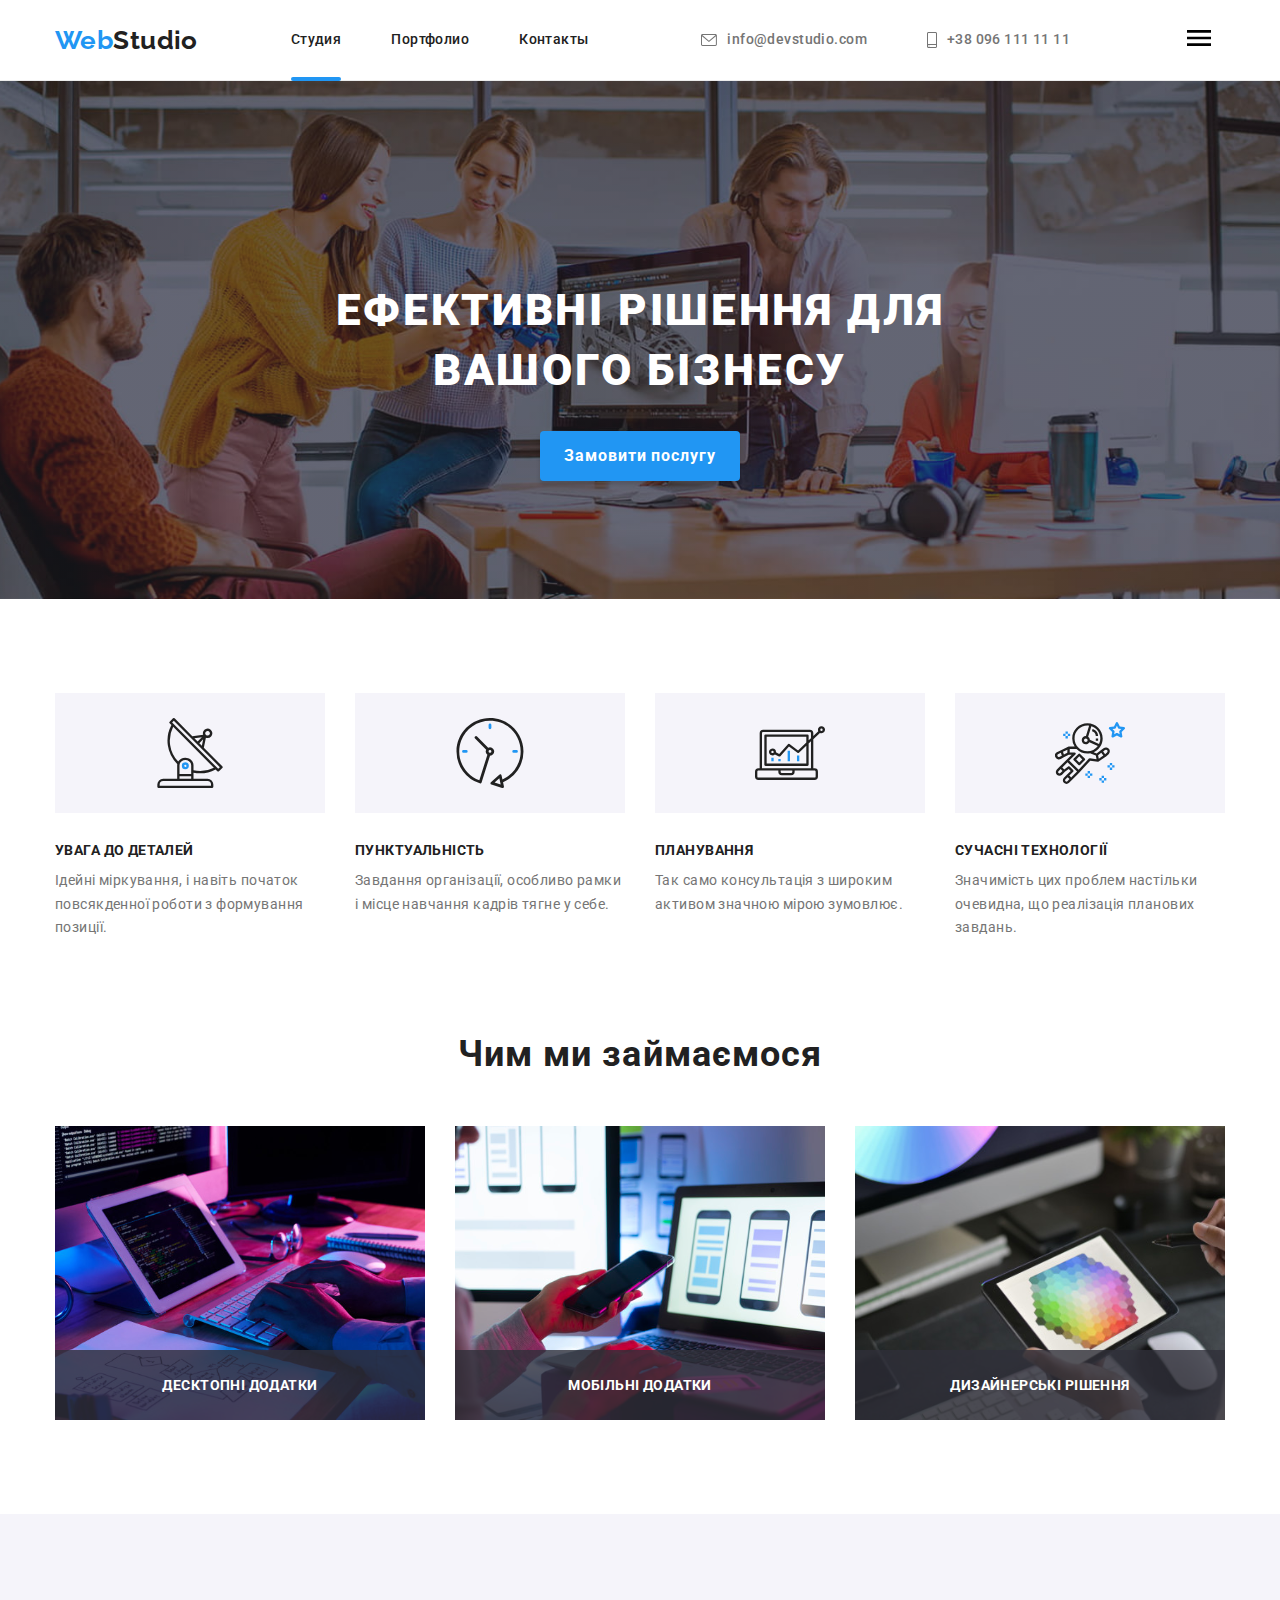
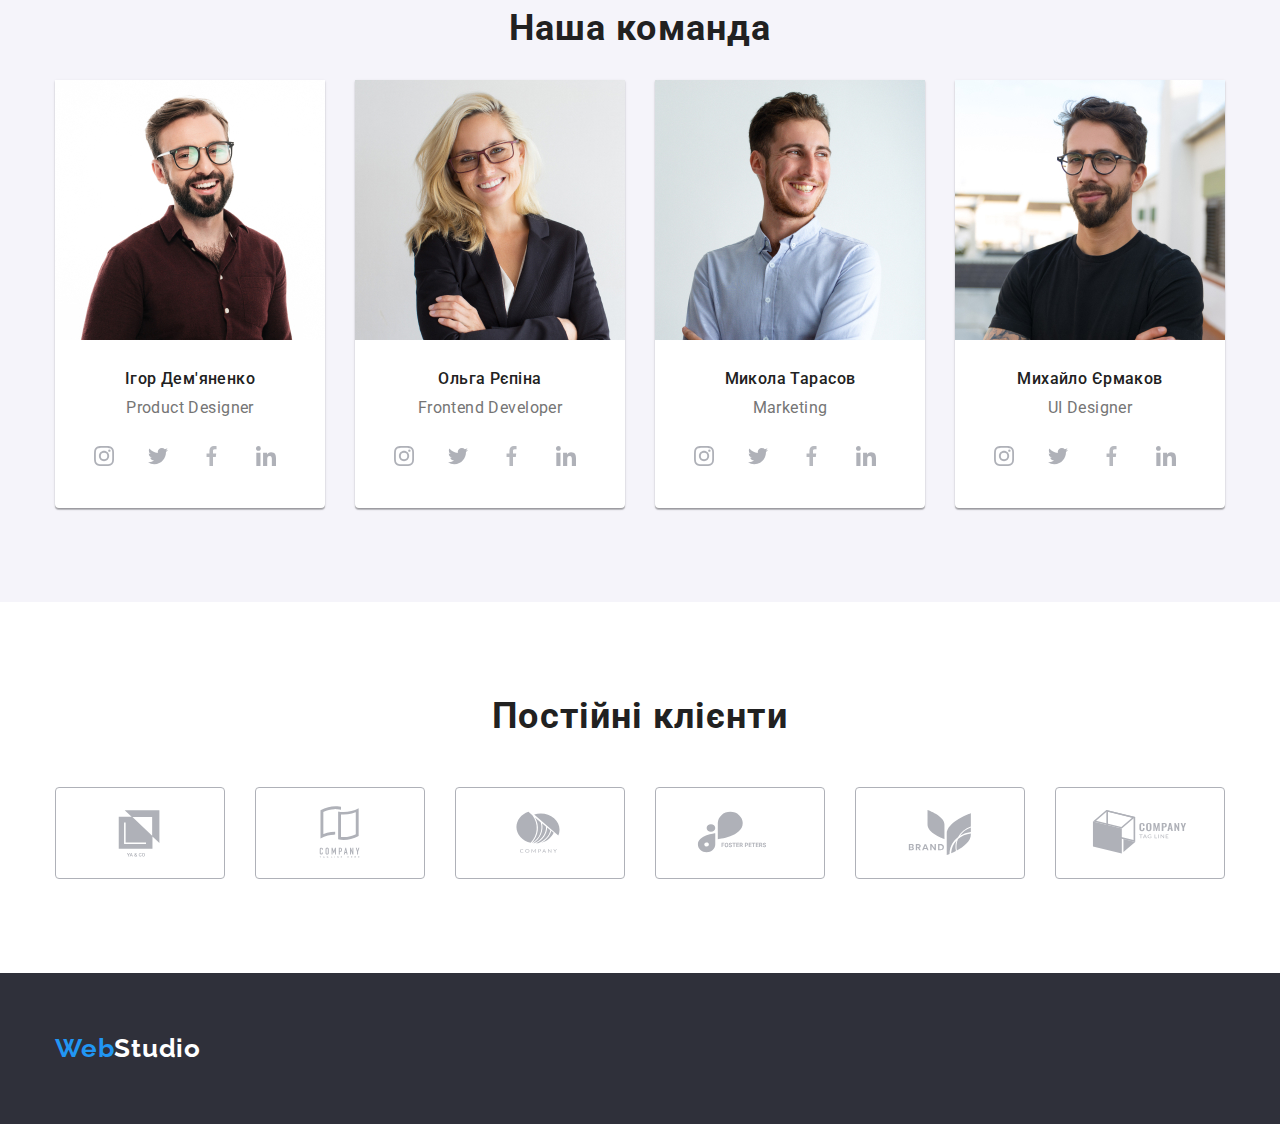
==== commit af408809: "add menu close" ====
--- a/index.html
+++ b/index.html
@@ -65,7 +65,10 @@
       <div class="mob-menu is-hidden">
         <v class="container_mob-menu">
           <div class="mob-menu-top">
-        <button type="button" class="menu-close-btn">X
+        <button type="button" class="menu-close-btn">
+          <svg class="icon-close_btn" width="40px" height="40px">
+                <use href="./image/symbol-defs.svg#icon-close_btn"></use>
+              </svg>
         </button>
         <ul class="mob-menu__list">
             <li class="mob-menu__item">
--- a/css/main.min.css
+++ b/css/main.min.css
@@ -1,2 +1,2 @@
-:root{--primary-text-color: #757575;--title-text-color: #212121;--accent-colour: #2196f3;--white-text-colour: #ffffff;--bg-page-colour: #ffffff;--bg-button-hover: #188ce8;--bg-button-portfolio: #f5f4fa;--futer-mail-tel: rgba(255, 255, 255, 0.6);--border-bottom: #ececec;--border-portfolio: #eeeeee;--transition-cubic: cubic-bezier(0.4,0,0.2,1)}h1,h2,h3,p,ul{margin:0;padding:0}image{display:block;max-width:100%;height:auto;width:100%}body{font-family:"Roboto", sans-serif;font-size:14px;letter-spacing:0.03em;color:var(--primary-text-color);background-color:var(--bg-page-colour)}.container{margin:0 auto;width:100%;padding:0}@media screen and (min-width: 468px){.container{width:480px;padding-left:15px;padding-right:15px}}@media screen and (min-width: 768px){.container{width:768px;padding-left:15px;padding-right:15px}}@media screen and (min-width: 1200px){.container{width:1200px}}ul{list-style:none}.section{padding-top:94px;padding-bottom:94px}.hero-page__button{margin-top:30px;margin-bottom:118px;width:200px;height:50px;border-radius:4px;border:none;box-shadow:0px 4px 4px rgba(0,0,0,0.15);font-weight:700;font-size:16px;line-height:1.87;align-items:center;letter-spacing:0.06em;cursor:pointer}.hero-page__button{color:var(--bg-page-colour);background-color:var(--accent-colour);transition:background-color 250ms var(--transition-cubic);cursor:pointer}.hero-page__button:hover,.hero-page__button:focus{background-color:var(--bg-button-hover)}.main-nav__list a{display:block;padding-top:32px;padding-bottom:32px;color:var(--title-text-color);font-weight:500;line-height:1.14;text-decoration:none}.main-nav__contacts{display:none}@media screen and (min-width: 768px){.main-nav__contacts{display:flex;margin-left:auto}}@media screen and (min-width: 1200px){.main-nav__contacts{display:flex;margin-left:auto}}.main-nav__contact-link+.main-nav__contact-link{padding-left:50px}.main-nav__contacts a{display:flex;align-items:center;align-items:baseline;padding-top:32px;padding-bottom:32px;padding-left:10px;color:var(--primary-text-color);font-weight:500;line-height:1.14;text-decoration:none}.main-nav__icon{display:flex;align-self:center;margin-right:10px;fill:currentColor}.main-nav__item{position:relative}.main-nav__link{transition:color 250ms var(--transition-cubic)}.main-nav__link:hover,.main-nav__link:focus{color:var(--accent-colour)}.main-nav__list .link.current{color:var(--accent-colour)}.current::after{position:absolute;content:"";bottom:-1px;left:0;width:100%;height:4px;border-radius:2px;background-color:var(--accent-colour)}.futer-subscribe{margin-left:auto}.futer-subscribe__text{font-weight:700;font-size:14px;line-height:16px;letter-spacing:0.03em;text-transform:uppercase;color:#ffffff}.futer-subscribe__form{display:flex;margin-top:20px;border:none}.submit-input{width:358px;height:50px;border:1px solid rgba(255,255,255,0.3);filter:drop-shadow(0px 4px 4px rgba(0,0,0,0.15));border-radius:4px;background-color:transparent;outline:none;padding-left:12px;color:rgba(255,255,255,0.6);transition:border-color 250ms var(--transition-cubic)}.submit-input:hover,.submit-input:focus{border-color:var(--accent-colour)}.futer-subscribe__button{position:relative;display:flex;align-items:center;width:200px;height:50px;margin-left:12px;background-color:var(--accent-colour);box-shadow:0px 4px 4px rgba(0,0,0,0.15);border-radius:4px;border-color:transparent;font-weight:700;font-size:16px;line-height:calc(30 / 16);padding-left:29px;color:#ffffff;fill:currentColor;transition:color 250ms var(--transition-cubic),background-color 250ms var(--transition-cubic)}.futer-subscribe__button:hover,.futer-subscribe__button:focus{background-color:var(--bg-page-colour);color:var(--accent-colour)}.futer-subscribe__send{position:absolute;background-size:contain;right:28px;margin-left:10px;transition:fill 250ms var(--transition-cubic)}.futer-subscribe__button:hover+.futer-subscribe__send{fill:var(--accent-colour)}.social-links__text{margin-bottom:20px;font-weight:700;font-size:14px;line-height:16px;letter-spacing:0.03em;text-transform:uppercase;color:var(--white-text-colour)}.social-links{margin-left:70px}.social-links__list{display:flex}.social-links__item{display:flex;width:44px;height:44px;margin-right:10px;border-radius:50%;justify-content:center;align-items:center;background-color:rgba(255,255,255,0.1);transition:background-color 250ms var(--transition-cubic)}.social-links__item:hover{background-color:#2196f3}.social-links__item:last-child{margin-right:0}.social-links__link{fill:#fff}.social-links__logo{fill:#fff}.backdrop{width:100%;height:100%;background-color:rgba(0,0,0,0.2);position:fixed;top:0;transition:opacity 250ms var(--transition-cubic)}.modal__close-logo{position:absolute;transition:fill 250ms var(--transition-cubic)}.modal__close-logo:hover,.modal__close-logo:focus{fill:#2196f3}.modal__licence{font-weight:400;font-size:14px;line-height:1.71;letter-spacing:0.03em;margin-left:3px;text-decoration-line:underline;color:var(--accent-colour)}.modal{min-width:528px;min-height:581px;padding:40px;background-color:#ffffff;box-shadow:0px 1px 3px rgba(0,0,0,0.12),0px 1px 1px rgba(0,0,0,0.14),0px 2px 1px rgba(0,0,0,0.2);border-radius:4px;position:absolute;top:50%;left:50%;transform:translate(-50%, -50%) scale(1);transition:transform 250ms var(--transition-cubic)}.backdrop-is-hidden .modal{transform:translate(-50%, -50%) scale(0);transition:transform 250ms var(--transition-cubic)}.modal__close{position:absolute;top:8px;right:8px;width:30px;height:30px;display:flex;align-items:center;justify-content:center;border-radius:50%;border:1px solid rgba(0,0,0,0.1);cursor:pointer;background-color:#ffffff}.is-hidden{visibility:hidden;opacity:0;pointer-events:none;transition:visibility 250ms var(--transition-cubic)}.no-scroll{overflow:hidden}.modal__title{margin-bottom:12px;font-style:normal;font-weight:700;font-size:20px;line-height:23px;text-align:center;letter-spacing:0.03em;color:#212121}.modal__group{position:relative;margin-bottom:10px;display:flex;flex-direction:column}.modal__label{margin-bottom:4px;font-size:12px}.modal__input{margin:0;padding:11px 42px;border:1px solid rgba(33,33,33,0.2);border-radius:4px;transition:border-color 250ms var(--transition-cubic),fill 250ms var(--transition-cubic)}.modal__input:focus,.modal__input:hover{border-color:var(--accent-colour)}.modal__input::placeholder{font-weight:400;font-size:12px;line-height:14px;letter-spacing:0.01em;color:rgba(117,117,117,0.5)}.modal__input:hover ~ textarea{border-color:var(--accent-colour);transition:border-color 250ms var(--transition-cubic)}.textarea{transition:border-color 250ms var(--transition-cubic)}.modal__checkbox-point{display:flex;align-items:center;margin-top:20px;justify-content:center}.modal__check{position:absolute;width:1px;height:1px;margin:-1px;border:0;padding:0;clip:rect(0 0 0 0);overflow:hidden}.modal__icon{position:absolute;width:18px;height:18px;top:60%;left:15px;transform:translateY(-50%);transition:fill 250 var(--transition-cubic),border-color 250 var(--transition-cubic)}.modal__input:focus ~ .modal__icon,.modal__input:hover ~ .modal__icon{fill:var(--accent-colour);border-color:var(--accent-colour)}#comment:hover,#comment:focus{fill:var(--accent-colour);border-color:var(--accent-colour);transition:border-color 250ms var(--transition-cubic),fill 250ms var(--transition-cubic)}.modal__comment{padding:16px 12px;border:1px solid rgba(33,33,33,0.2);border-radius:4px;resize:none;height:120px;transition:fill 250ms var(--transition-cubic),border-color 250 var(--transition-cubic)}.modal__check-icon{display:inline-block;height:15px;width:16px;margin-right:8.38px;border:2px solid #212121;border-radius:2px}.modal__check:checked+.modal__check-icon{background-color:var(--accent-colour);background-image:url(../image/check.svg);background-size:contain;background-origin:border-box;border-color:var(--accent-colour);border-radius:2px}.modal__submit{display:block;width:200px;height:50px;margin-top:30px;margin-left:auto;margin-right:auto;background:#2196f3;border-color:transparent;box-shadow:0px 4px 4px rgba(0,0,0,0.15);border-radius:4px;font-weight:700;font-size:16px;line-height:1.88;align-items:center;text-align:center;letter-spacing:0.06em;color:#ffffff;transition:background-color 250ms var(--transition-cubic)}.modal__submit:hover,.modal__submit:focus{background-color:#188ce8}.portfolio__list button{padding:6px 22px;color:var(--title-text-color);background-color:var(--bg-button-portfolio);font-family:"Roboto";font-weight:500;font-size:16px;line-height:1.62;text-align:center;letter-spacing:0.03em;border-radius:4px;border:none;transition:color 250ms var(--transition-cubic),background-color 250ms var(--transition-cubic)}.portfolio__list button:hover,.portfolio__list button:focus{color:var(--white-text-colour);background-color:var(--accent-colour)}.page-header{border-bottom:1px solid var(--border-bottom)}.main-nav{display:flex;align-items:center}.main-nav__list{display:none}@media screen and (min-width: 768px){.main-nav__list{display:flex;margin-left:93px}}@media screen and (min-width: 1200px){.main-nav__list{display:flex;margin-left:93px}}.main-nav__item+.main-nav__item{margin-left:50px}.main-nav__item:last-child{margin-right:0}.main-nav__logo{color:var(--title-text-color);font-family:Raleway, sans-serif;font-weight:700;font-size:26px;line-height:1.19;text-decoration:none;transition:color 250ms var(--transition-cubic)}.main-nav__logo:hover{color:var(--accent-colour)}.main-nav__logotext{color:var(--accent-colour);font-family:Raleway, sans-serif;font-weight:700;font-size:26px;line-height:1.19;text-decoration:none}.container_mob-menu{display:flex;flex-direction:column;justify-content:space-between;height:100%;margin:0 auto;width:100%;padding-left:40px}.menu-open-btn{display:block;margin-left:auto}.mob_menu-icon{border:none;background-color:none}.menu-close-btn{display:block;margin-left:auto;margin-right:21px;border:none}.mob-menu{position:fixed;top:0;left:0;z-index:1;padding-top:21px;background-color:#fff;width:100vw;height:100vh}.mob-menu__item:not(:last-child){margin-bottom:32px}.mob-menu__link{font-weight:500;font-size:40px;line-height:1.175;letter-spacing:0.02em;color:#212121}.mob-menu__contact-link:not(:last-child){margin-bottom:32px}.mob-menu__link_tel{font-weight:500;font-size:34px;line-height:1.17;letter-spacing:0.02em;color:#2196F3}.mob-menu__link_mail{font-weight:500;font-size:24px;line-height:1.17;letter-spacing:0.02em;color:#757575}.mob-menu__social{display:flex;margin-top:64px;padding-bottom:48px;position:relative}.mob-menu__sllink{padding-right:20px;font-weight:500;font-size:18px;line-height:1.22;letter-spacing:0.02em;color:#2196F3}.mob-menu__sllink:not(:last-child){padding-right:0}.mob-menu__social-item::after{content:'';position:absolute;left:85px;top:10px;width:22px;height:0px;border:1px solid rgba(33,33,33,0.2);transform:rotate(90deg)}.hero-page{background-color:#2f303a;text-align:center;width:100%;padding:0;margin:0;background-image:linear-gradient(to right, rgba(47,48,58,0.4), rgba(47,48,58,0.4)),url(../image/hero-bg-mobile.jpg);background-repeat:no-repeat;background-size:cover;background-position:center}@media (min-device-pixel-ratio: 2), (min-resolution: 192dpi), (min-resolution: 2dppx){.hero-page{background-image:linear-gradient(to right, rgba(47,48,58,0.4), rgba(47,48,58,0.4)),url(../image/hero-bg-mobile-2x.jpg);background-repeat:no-repeat;background-size:cover;background-position:center}}@media screen and (min-width: 768px){.hero-page{background-image:linear-gradient(to right, rgba(47,48,58,0.4), rgba(47,48,58,0.4)),url(../image/hero-bg-tablet.jpg);background-repeat:no-repeat;background-size:cover;background-position:center}}@media screen and (min-width: 768px) and (min-device-pixel-ratio: 2), screen and (min-width: 768px) and (min-resolution: 192dpi), screen and (min-width: 768px) and (min-resolution: 2dppx){.hero-page{background-image:linear-gradient(to right, rgba(47,48,58,0.4), rgba(47,48,58,0.4)),url(../image/hero-bg-tablet-2x.jpg);background-repeat:no-repeat;background-size:cover;background-position:center}}@media screen and (min-width: 1200px){.hero-page{background-image:linear-gradient(to right, rgba(47,48,58,0.4), rgba(47,48,58,0.4)),url(../image/backround-image.jpg);background-repeat:no-repeat;background-size:cover;background-position:center}}@media screen and (min-width: 1200px) and (min-device-pixel-ratio: 2), screen and (min-width: 1200px) and (min-resolution: 192dpi), screen and (min-width: 1200px) and (min-resolution: 2dppx){.hero-page{background-image:linear-gradient(to right, rgba(47,48,58,0.4), rgba(47,48,58,0.4)),url(../image/backround-image-2x.jpg);background-repeat:no-repeat;background-size:cover;background-position:center}}.hero-page__title{padding-top:118px;max-width:360px;margin-left:auto;margin-right:auto;color:var(--white-text-colour);font-weight:900;font-size:26px;line-height:1.62;letter-spacing:0.06em;text-transform:uppercase}@media screen and (min-width: 768px){.hero-page__title{max-width:360px;font-size:26px;line-height:1.62}}@media screen and (min-width: 1200px){.hero-page__title{padding-top:200px;max-width:696px;font-size:44px;line-height:1.36}}.prefences{padding-top:60px;padding-bottom:60px}@media screen and (min-width: 768px){.prefences{padding-top:60px;padding-bottom:60px}}@media screen and (min-width: 1200px){.prefences{padding-top:94px;padding-bottom:94px}}.prefences__list{display:flex;flex-wrap:wrap;gap:30px}.prefences__item{width:100%}@media screen and (min-width: 768px){.prefences__item{width:calc((100% - 30px) / 2)}}@media screen and (min-width: 1200px){.prefences__item{width:calc((100% - 90px) / 4)}}.prefences__item:last-child{margin-right:0}.prefences__title{margin:0;color:var(--title-text-color);font-weight:700;font-size:14px;line-height:1.14;text-align:left;letter-spacing:0.03em;text-transform:uppercase}.prefences p{margin-top:10px;line-height:1.71}.prefences__pic{display:flex;width:100%;height:120px;margin-bottom:30px;justify-content:center;align-items:center;background-color:#f5f4fa}.about{display:none;padding-top:0}@media screen and (min-width: 1200px){.about{display:block;padding-top:0}}.about__title{color:var(--title-text-color);font-weight:700;font-size:36px;line-height:1.16;text-align:center;letter-spacing:0.03em}.about__item{position:relative}.about__text{position:absolute;bottom:0;left:0;display:flex;width:100%;height:70px;font-weight:700;font-size:14px;line-height:16px;text-align:center;letter-spacing:0.03em;text-transform:uppercase;align-items:center;justify-content:center;color:#ffffff;background-color:rgba(47,48,58,0.8)}.about__list{display:flex;margin-top:50px}.about__item{margin-right:30px}.about__item:last-child{margin-right:0}img{display:block;max-width:100%;height:auto;width:100%}.our-team{background-color:var(--bg-button-portfolio);padding-top:60px;padding-bottom:60px}@media screen and (min-width: 768px){.our-team{padding-top:60px;padding-bottom:60px}}@media screen and (min-width: 1200px){.our-team{padding-top:94px;padding-bottom:94px}}.our-team__title{padding-bottom:30px;color:var(--title-text-color);font-weight:700;font-size:28px;line-height:33px;text-align:center;letter-spacing:0.03em}@media screen and (min-width: 1200px){.our-team__title{font-weight:700;font-size:36px;line-height:1.16;text-align:center;letter-spacing:0.03em}}.our-team__list{display:flex;flex-wrap:wrap;gap:30px}.our-team__item{width:100%;background-color:var(--white-text-colour);box-shadow:0px 1px 3px rgba(0,0,0,0.12),0px 1px 1px rgba(0,0,0,0.14),0px 2px 1px rgba(0,0,0,0.2);border-radius:0px 0px 4px 4px}@media screen and (min-width: 768px){.our-team__item{width:calc((100% - 30px) / 2)}}@media screen and (min-width: 1200px){.our-team__item{width:calc((100% - 90px) / 4)}}.our-team__item:last-child{margin-right:0}.our-team__name{margin-top:30px;color:var(--title-text-color);font-weight:500;font-size:16px;line-height:1.18;text-align:center}.our-team p{margin-top:10px;margin-bottom:16px;font-size:16px;line-height:1.18;text-align:center}.our-team__social{display:flex;margin-bottom:30px;justify-content:center;align-items:center}.our-team__link{display:flex;width:44px;height:44px;margin-right:10px;justify-content:center;align-items:center;border-radius:50%;fill:#afb1b8;transition:fill 250ms var(--transition-cubic),background-color 250ms var(--transition-cubic)}.our-team__link:hover{background-color:#2196f3;fill:#fff}.our-team__sl-logo{transition:fill 250ms var(--transition-cubic)}.our-team__sl-logo:hover{fill:#fff}.client{padding-top:60px;padding-bottom:60px}@media screen and (min-width: 768px){.client{padding-top:60px;padding-bottom:60px}}@media screen and (min-width: 1200px){.client{padding-top:94px;padding-bottom:94px}}.clients__text{color:var(--title-text-color);font-weight:700;font-size:28px;line-height:33px;text-align:center;letter-spacing:0.03em}@media screen and (min-width: 1200px){.clients__text{font-weight:700;font-size:36px;line-height:1.16;text-align:center;letter-spacing:0.03em}}.clients__list{display:flex;flex-wrap:wrap;gap:30px;margin-top:50px}.client__item{width:calc((100% - 30px) / 2)}@media screen and (min-width: 768px){.client__item{width:calc((100% - 60px) / 3)}}@media screen and (min-width: 1200px){.client__item{width:calc((100% - 150px) / 6)}}.client__item:last-child{margin-right:0}.clients__card{display:flex;width:100%;height:92px;justify-content:center;align-items:center;border:1px solid #afb1b8;border-radius:4px;transition:fill 250ms var(--transition-cubic),border 250ms var(--transition-cubic)}.clients__card:hover{border:1px solid #2196f3;fill:#2196f3}.clients__logo{fill:#afb1b8;transition:fill 250ms var(--transition-cubic)}.clients__card:hover .clients__logo{fill:#2196f3}.futer{padding-top:60px;padding-bottom:60px;background-color:#2f303a}.futer__logotext{color:var(--accent-colour);font-family:Raleway, sans-serif;font-weight:700;font-size:26px;line-height:1.19;text-decoration:none;letter-spacing:0.03em}.futer a{display:inline-block;text-decoration:none;font-style:normal;transition:color 250ms var(--transition-cubic)}.futer__adress{margin-top:20px;font-size:14px;letter-spacing:0.03em;color:var(--white-text-colour);line-height:1.71;transition:color 250ms var(--transition-cubic)}.futer__adress:hover{color:var(--accent-colour)}.futer__logo{color:var(--white-text-colour);font-family:Raleway, sans-serif;font-weight:700;font-size:26px;line-height:1.19;text-decoration:none;letter-spacing:0.03em;transition:color 250ms var(--transition-cubic)}.futer__logo:hover{color:var(--accent-colour)}.futer__link{margin-top:9px;font-size:14px;line-height:1.71;letter-spacing:0.03em;color:var(--futer-mail-tel);transition:color 250ms var(--transition-cubic)}.futer__link:hover,.futer__link:focus{color:var(--accent-colour)}.container.futer{display:flex;align-items:baseline;padding-top:0;padding-bottom:0}.portfolio{background-color:var(--white-text-colour);margin:0 auto;width:100%}.portfolio__list{display:flex;flex-wrap:wrap}@media screen and (min-width: 768px){.portfolio__list{justify-content:center}}.portfolio__item{margin-right:8px;margin-bottom:15px}.portfolio__item:last-child{margin-right:0}.projects{margin-top:50px;display:flex;flex-wrap:wrap;gap:30px;padding-top:40px;padding-bottom:60px}@media screen and (min-width: 768px){.projects{padding-top:30px;padding-bottom:60px}}@media screen and (min-width: 1200px){.projects{padding-top:50px;padding-bottom:94px}}a{text-decoration:none}.projects__items{width:100%;transition:box-shadow 250ms var(--transition-cubic)}@media screen and (min-width: 768px){.projects__items{width:calc((100% - 30px) / 2)}}@media screen and (min-width: 1200px){.projects__items{width:calc((100% - 60px) / 3)}}.projects__items:hover,.projects__items:focus{box-shadow:0px 1px 1px rgba(0,0,0,0.12),0px 4px 4px rgba(0,0,0,0.06),1px 4px 6px rgba(0,0,0,0.16)}.projects__overlay{position:relative;overflow:hidden}.projects__title{position:absolute;top:0;left:0;width:100%;height:100%;transform:translateY(100%);display:inline-block;padding:63px 24px;font-size:18px;line-height:1.56;letter-spacing:0.03em;color:#ffffff;transition:transform 250ms var(--transition-cubic),background-color 250ms var(--transition-cubic)}.projects__cards:hover .projects__title{transform:translateY(0%);background-color:rgba(33,150,243,0.9);transition:transform 250ms var(--transition-cubic)}.projects__cards{transition:box-shadow 250ms var(--transition-cubic)}.projects__cards:hover,.projects__cards:focus{display:block;box-shadow:0px 1px 1px rgba(0,0,0,0.12),0px 4px 4px rgba(0,0,0,0.06),1px 4px 6px rgba(0,0,0,0.16)}.project__naming{padding:20px 24px;border-bottom:1px solid var(--border-portfolio);border-left:1px solid var(--border-portfolio);border-right:1px solid var(--border-portfolio)}.project__name{color:var(--title-text-color);font-weight:700;font-size:18px;line-height:2;letter-spacing:0.06em}.main-project-group{margin-top:4px;color:var(--primary-text-color);font-size:16px;line-height:1.88;letter-spacing:0.03em}
+:root{--primary-text-color: #757575;--title-text-color: #212121;--accent-colour: #2196f3;--white-text-colour: #ffffff;--bg-page-colour: #ffffff;--bg-button-hover: #188ce8;--bg-button-portfolio: #f5f4fa;--futer-mail-tel: rgba(255, 255, 255, 0.6);--border-bottom: #ececec;--border-portfolio: #eeeeee;--transition-cubic: cubic-bezier(0.4,0,0.2,1)}h1,h2,h3,p,ul{margin:0;padding:0}image{display:block;max-width:100%;height:auto;width:100%}body{font-family:"Roboto", sans-serif;font-size:14px;letter-spacing:0.03em;color:var(--primary-text-color);background-color:var(--bg-page-colour)}.container{margin:0 auto;width:100%;padding:0}@media screen and (min-width: 468px){.container{width:480px;padding-left:15px;padding-right:15px}}@media screen and (min-width: 768px){.container{width:768px;padding-left:15px;padding-right:15px}}@media screen and (min-width: 1200px){.container{width:1200px}}ul{list-style:none}.section{padding-top:94px;padding-bottom:94px}.hero-page__button{margin-top:30px;margin-bottom:118px;width:200px;height:50px;border-radius:4px;border:none;box-shadow:0px 4px 4px rgba(0,0,0,0.15);font-weight:700;font-size:16px;line-height:1.87;align-items:center;letter-spacing:0.06em;cursor:pointer}.hero-page__button{color:var(--bg-page-colour);background-color:var(--accent-colour);transition:background-color 250ms var(--transition-cubic);cursor:pointer}.hero-page__button:hover,.hero-page__button:focus{background-color:var(--bg-button-hover)}.main-nav__list a{display:block;padding-top:32px;padding-bottom:32px;color:var(--title-text-color);font-weight:500;line-height:1.14;text-decoration:none}.main-nav__contacts{display:none}@media screen and (min-width: 768px){.main-nav__contacts{display:flex;margin-left:auto}}@media screen and (min-width: 1200px){.main-nav__contacts{display:flex;margin-left:auto}}.main-nav__contact-link+.main-nav__contact-link{padding-left:50px}.main-nav__contacts a{display:flex;align-items:center;align-items:baseline;padding-top:32px;padding-bottom:32px;padding-left:10px;color:var(--primary-text-color);font-weight:500;line-height:1.14;text-decoration:none}.main-nav__icon{display:flex;align-self:center;margin-right:10px;fill:currentColor}.main-nav__item{position:relative}.main-nav__link{transition:color 250ms var(--transition-cubic)}.main-nav__link:hover,.main-nav__link:focus{color:var(--accent-colour)}.main-nav__list .link.current{color:var(--accent-colour)}.current::after{position:absolute;content:"";bottom:-1px;left:0;width:100%;height:4px;border-radius:2px;background-color:var(--accent-colour)}.futer-subscribe{margin-left:auto}.futer-subscribe__text{font-weight:700;font-size:14px;line-height:16px;letter-spacing:0.03em;text-transform:uppercase;color:#ffffff}.futer-subscribe__form{display:flex;margin-top:20px;border:none}.submit-input{width:358px;height:50px;border:1px solid rgba(255,255,255,0.3);filter:drop-shadow(0px 4px 4px rgba(0,0,0,0.15));border-radius:4px;background-color:transparent;outline:none;padding-left:12px;color:rgba(255,255,255,0.6);transition:border-color 250ms var(--transition-cubic)}.submit-input:hover,.submit-input:focus{border-color:var(--accent-colour)}.futer-subscribe__button{position:relative;display:flex;align-items:center;width:200px;height:50px;margin-left:12px;background-color:var(--accent-colour);box-shadow:0px 4px 4px rgba(0,0,0,0.15);border-radius:4px;border-color:transparent;font-weight:700;font-size:16px;line-height:calc(30 / 16);padding-left:29px;color:#ffffff;fill:currentColor;transition:color 250ms var(--transition-cubic),background-color 250ms var(--transition-cubic)}.futer-subscribe__button:hover,.futer-subscribe__button:focus{background-color:var(--bg-page-colour);color:var(--accent-colour)}.futer-subscribe__send{position:absolute;background-size:contain;right:28px;margin-left:10px;transition:fill 250ms var(--transition-cubic)}.futer-subscribe__button:hover+.futer-subscribe__send{fill:var(--accent-colour)}.social-links__text{margin-bottom:20px;font-weight:700;font-size:14px;line-height:16px;letter-spacing:0.03em;text-transform:uppercase;color:var(--white-text-colour)}.social-links{margin-left:70px}.social-links__list{display:flex}.social-links__item{display:flex;width:44px;height:44px;margin-right:10px;border-radius:50%;justify-content:center;align-items:center;background-color:rgba(255,255,255,0.1);transition:background-color 250ms var(--transition-cubic)}.social-links__item:hover{background-color:#2196f3}.social-links__item:last-child{margin-right:0}.social-links__link{fill:#fff}.social-links__logo{fill:#fff}.backdrop{width:100%;height:100%;background-color:rgba(0,0,0,0.2);position:fixed;top:0;transition:opacity 250ms var(--transition-cubic)}.modal__close-logo{position:absolute;transition:fill 250ms var(--transition-cubic)}.modal__close-logo:hover,.modal__close-logo:focus{fill:#2196f3}.modal__licence{font-weight:400;font-size:14px;line-height:1.71;letter-spacing:0.03em;margin-left:3px;text-decoration-line:underline;color:var(--accent-colour)}.modal{min-width:528px;min-height:581px;padding:40px;background-color:#ffffff;box-shadow:0px 1px 3px rgba(0,0,0,0.12),0px 1px 1px rgba(0,0,0,0.14),0px 2px 1px rgba(0,0,0,0.2);border-radius:4px;position:absolute;top:50%;left:50%;transform:translate(-50%, -50%) scale(1);transition:transform 250ms var(--transition-cubic)}.backdrop-is-hidden .modal{transform:translate(-50%, -50%) scale(0);transition:transform 250ms var(--transition-cubic)}.modal__close{position:absolute;top:8px;right:8px;width:30px;height:30px;display:flex;align-items:center;justify-content:center;border-radius:50%;border:1px solid rgba(0,0,0,0.1);cursor:pointer;background-color:#ffffff}.is-hidden{visibility:hidden;opacity:0;pointer-events:none;transition:visibility 250ms var(--transition-cubic)}.no-scroll{overflow:hidden}.modal__title{margin-bottom:12px;font-style:normal;font-weight:700;font-size:20px;line-height:23px;text-align:center;letter-spacing:0.03em;color:#212121}.modal__group{position:relative;margin-bottom:10px;display:flex;flex-direction:column}.modal__label{margin-bottom:4px;font-size:12px}.modal__input{margin:0;padding:11px 42px;border:1px solid rgba(33,33,33,0.2);border-radius:4px;transition:border-color 250ms var(--transition-cubic),fill 250ms var(--transition-cubic)}.modal__input:focus,.modal__input:hover{border-color:var(--accent-colour)}.modal__input::placeholder{font-weight:400;font-size:12px;line-height:14px;letter-spacing:0.01em;color:rgba(117,117,117,0.5)}.modal__input:hover ~ textarea{border-color:var(--accent-colour);transition:border-color 250ms var(--transition-cubic)}.textarea{transition:border-color 250ms var(--transition-cubic)}.modal__checkbox-point{display:flex;align-items:center;margin-top:20px;justify-content:center}.modal__check{position:absolute;width:1px;height:1px;margin:-1px;border:0;padding:0;clip:rect(0 0 0 0);overflow:hidden}.modal__icon{position:absolute;width:18px;height:18px;top:60%;left:15px;transform:translateY(-50%);transition:fill 250 var(--transition-cubic),border-color 250 var(--transition-cubic)}.modal__input:focus ~ .modal__icon,.modal__input:hover ~ .modal__icon{fill:var(--accent-colour);border-color:var(--accent-colour)}#comment:hover,#comment:focus{fill:var(--accent-colour);border-color:var(--accent-colour);transition:border-color 250ms var(--transition-cubic),fill 250ms var(--transition-cubic)}.modal__comment{padding:16px 12px;border:1px solid rgba(33,33,33,0.2);border-radius:4px;resize:none;height:120px;transition:fill 250ms var(--transition-cubic),border-color 250 var(--transition-cubic)}.modal__check-icon{display:inline-block;height:15px;width:16px;margin-right:8.38px;border:2px solid #212121;border-radius:2px}.modal__check:checked+.modal__check-icon{background-color:var(--accent-colour);background-image:url(../image/check.svg);background-size:contain;background-origin:border-box;border-color:var(--accent-colour);border-radius:2px}.modal__submit{display:block;width:200px;height:50px;margin-top:30px;margin-left:auto;margin-right:auto;background:#2196f3;border-color:transparent;box-shadow:0px 4px 4px rgba(0,0,0,0.15);border-radius:4px;font-weight:700;font-size:16px;line-height:1.88;align-items:center;text-align:center;letter-spacing:0.06em;color:#ffffff;transition:background-color 250ms var(--transition-cubic)}.modal__submit:hover,.modal__submit:focus{background-color:#188ce8}.portfolio__list button{padding:6px 22px;color:var(--title-text-color);background-color:var(--bg-button-portfolio);font-family:"Roboto";font-weight:500;font-size:16px;line-height:1.62;text-align:center;letter-spacing:0.03em;border-radius:4px;border:none;transition:color 250ms var(--transition-cubic),background-color 250ms var(--transition-cubic)}.portfolio__list button:hover,.portfolio__list button:focus{color:var(--white-text-colour);background-color:var(--accent-colour)}.page-header{border-bottom:1px solid var(--border-bottom)}.main-nav{display:flex;align-items:center}.main-nav__list{display:none}@media screen and (min-width: 768px){.main-nav__list{display:flex;margin-left:93px}}@media screen and (min-width: 1200px){.main-nav__list{display:flex;margin-left:93px}}.main-nav__item+.main-nav__item{margin-left:50px}.main-nav__item:last-child{margin-right:0}.main-nav__logo{color:var(--title-text-color);font-family:Raleway, sans-serif;font-weight:700;font-size:26px;line-height:1.19;text-decoration:none;transition:color 250ms var(--transition-cubic)}.main-nav__logo:hover{color:var(--accent-colour)}.main-nav__logotext{color:var(--accent-colour);font-family:Raleway, sans-serif;font-weight:700;font-size:26px;line-height:1.19;text-decoration:none}.container_mob-menu{display:flex;flex-direction:column;justify-content:space-between;height:100%;margin:0 auto;width:100%;padding-left:40px}.menu-open-btn{display:block;margin-left:auto;border:none;background-color:var(--bg-page-colour)}.menu-close-btn{display:block;width:40px;height:40px;margin-left:auto;margin-right:21px;padding:0;border:none;background-color:var(--bg-page-colour)}.mob-menu{position:fixed;top:0;left:0;z-index:1;padding-top:21px;background-color:#fff;width:100vw;height:100vh}.mob-menu__item:not(:last-child){margin-bottom:32px}.mob-menu__link{font-weight:500;font-size:40px;line-height:1.175;letter-spacing:0.02em;color:#212121}.mob-menu__contact-link:not(:last-child){margin-bottom:32px}.mob-menu__link_tel{font-weight:500;font-size:34px;line-height:1.17;letter-spacing:0.02em;color:#2196F3}.mob-menu__link_mail{font-weight:500;font-size:24px;line-height:1.17;letter-spacing:0.02em;color:#757575}.mob-menu__social{display:flex;margin-top:64px;padding-bottom:48px;position:relative}.mob-menu__sllink{padding-right:20px;font-weight:500;font-size:18px;line-height:1.22;letter-spacing:0.02em;color:#2196F3}.mob-menu__sllink:not(:last-child){padding-right:0}.mob-menu__social-item::before{content:'';position:absolute;left:85px;top:10px;width:22px;height:0px;border:1px solid rgba(33,33,33,0.2);transform:rotate(90deg)}.hero-page{background-color:#2f303a;text-align:center;width:100%;padding:0;margin:0;background-image:linear-gradient(to right, rgba(47,48,58,0.4), rgba(47,48,58,0.4)),url(../image/hero-bg-mobile.jpg);background-repeat:no-repeat;background-size:cover;background-position:center}@media (min-device-pixel-ratio: 2), (min-resolution: 192dpi), (min-resolution: 2dppx){.hero-page{background-image:linear-gradient(to right, rgba(47,48,58,0.4), rgba(47,48,58,0.4)),url(../image/hero-bg-mobile-2x.jpg);background-repeat:no-repeat;background-size:cover;background-position:center}}@media screen and (min-width: 768px){.hero-page{background-image:linear-gradient(to right, rgba(47,48,58,0.4), rgba(47,48,58,0.4)),url(../image/hero-bg-tablet.jpg);background-repeat:no-repeat;background-size:cover;background-position:center}}@media screen and (min-width: 768px) and (min-device-pixel-ratio: 2), screen and (min-width: 768px) and (min-resolution: 192dpi), screen and (min-width: 768px) and (min-resolution: 2dppx){.hero-page{background-image:linear-gradient(to right, rgba(47,48,58,0.4), rgba(47,48,58,0.4)),url(../image/hero-bg-tablet-2x.jpg);background-repeat:no-repeat;background-size:cover;background-position:center}}@media screen and (min-width: 1200px){.hero-page{background-image:linear-gradient(to right, rgba(47,48,58,0.4), rgba(47,48,58,0.4)),url(../image/backround-image.jpg);background-repeat:no-repeat;background-size:cover;background-position:center}}@media screen and (min-width: 1200px) and (min-device-pixel-ratio: 2), screen and (min-width: 1200px) and (min-resolution: 192dpi), screen and (min-width: 1200px) and (min-resolution: 2dppx){.hero-page{background-image:linear-gradient(to right, rgba(47,48,58,0.4), rgba(47,48,58,0.4)),url(../image/backround-image-2x.jpg);background-repeat:no-repeat;background-size:cover;background-position:center}}.hero-page__title{padding-top:118px;max-width:360px;margin-left:auto;margin-right:auto;color:var(--white-text-colour);font-weight:900;font-size:26px;line-height:1.62;letter-spacing:0.06em;text-transform:uppercase}@media screen and (min-width: 768px){.hero-page__title{max-width:360px;font-size:26px;line-height:1.62}}@media screen and (min-width: 1200px){.hero-page__title{padding-top:200px;max-width:696px;font-size:44px;line-height:1.36}}.prefences{padding-top:60px;padding-bottom:60px}@media screen and (min-width: 768px){.prefences{padding-top:60px;padding-bottom:60px}}@media screen and (min-width: 1200px){.prefences{padding-top:94px;padding-bottom:94px}}.prefences__list{display:flex;flex-wrap:wrap;gap:30px}.prefences__item{width:100%}@media screen and (min-width: 768px){.prefences__item{width:calc((100% - 30px) / 2)}}@media screen and (min-width: 1200px){.prefences__item{width:calc((100% - 90px) / 4)}}.prefences__item:last-child{margin-right:0}.prefences__title{margin:0;color:var(--title-text-color);font-weight:700;font-size:14px;line-height:1.14;text-align:left;letter-spacing:0.03em;text-transform:uppercase}.prefences p{margin-top:10px;line-height:1.71}.prefences__pic{display:flex;width:100%;height:120px;margin-bottom:30px;justify-content:center;align-items:center;background-color:#f5f4fa}.about{display:none;padding-top:0}@media screen and (min-width: 1200px){.about{display:block;padding-top:0}}.about__title{color:var(--title-text-color);font-weight:700;font-size:36px;line-height:1.16;text-align:center;letter-spacing:0.03em}.about__item{position:relative}.about__text{position:absolute;bottom:0;left:0;display:flex;width:100%;height:70px;font-weight:700;font-size:14px;line-height:16px;text-align:center;letter-spacing:0.03em;text-transform:uppercase;align-items:center;justify-content:center;color:#ffffff;background-color:rgba(47,48,58,0.8)}.about__list{display:flex;margin-top:50px}.about__item{margin-right:30px}.about__item:last-child{margin-right:0}img{display:block;max-width:100%;height:auto;width:100%}.our-team{background-color:var(--bg-button-portfolio);padding-top:60px;padding-bottom:60px}@media screen and (min-width: 768px){.our-team{padding-top:60px;padding-bottom:60px}}@media screen and (min-width: 1200px){.our-team{padding-top:94px;padding-bottom:94px}}.our-team__title{padding-bottom:30px;color:var(--title-text-color);font-weight:700;font-size:28px;line-height:33px;text-align:center;letter-spacing:0.03em}@media screen and (min-width: 1200px){.our-team__title{font-weight:700;font-size:36px;line-height:1.16;text-align:center;letter-spacing:0.03em}}.our-team__list{display:flex;flex-wrap:wrap;gap:30px}.our-team__item{width:100%;background-color:var(--white-text-colour);box-shadow:0px 1px 3px rgba(0,0,0,0.12),0px 1px 1px rgba(0,0,0,0.14),0px 2px 1px rgba(0,0,0,0.2);border-radius:0px 0px 4px 4px}@media screen and (min-width: 768px){.our-team__item{width:calc((100% - 30px) / 2)}}@media screen and (min-width: 1200px){.our-team__item{width:calc((100% - 90px) / 4)}}.our-team__item:last-child{margin-right:0}.our-team__name{margin-top:30px;color:var(--title-text-color);font-weight:500;font-size:16px;line-height:1.18;text-align:center}.our-team p{margin-top:10px;margin-bottom:16px;font-size:16px;line-height:1.18;text-align:center}.our-team__social{display:flex;margin-bottom:30px;justify-content:center;align-items:center}.our-team__link{display:flex;width:44px;height:44px;margin-right:10px;justify-content:center;align-items:center;border-radius:50%;fill:#afb1b8;transition:fill 250ms var(--transition-cubic),background-color 250ms var(--transition-cubic)}.our-team__link:hover{background-color:#2196f3;fill:#fff}.our-team__sl-logo{transition:fill 250ms var(--transition-cubic)}.our-team__sl-logo:hover{fill:#fff}.client{padding-top:60px;padding-bottom:60px}@media screen and (min-width: 768px){.client{padding-top:60px;padding-bottom:60px}}@media screen and (min-width: 1200px){.client{padding-top:94px;padding-bottom:94px}}.clients__text{color:var(--title-text-color);font-weight:700;font-size:28px;line-height:33px;text-align:center;letter-spacing:0.03em}@media screen and (min-width: 1200px){.clients__text{font-weight:700;font-size:36px;line-height:1.16;text-align:center;letter-spacing:0.03em}}.clients__list{display:flex;flex-wrap:wrap;gap:30px;margin-top:50px}.client__item{width:calc((100% - 30px) / 2)}@media screen and (min-width: 768px){.client__item{width:calc((100% - 60px) / 3)}}@media screen and (min-width: 1200px){.client__item{width:calc((100% - 150px) / 6)}}.client__item:last-child{margin-right:0}.clients__card{display:flex;width:100%;height:92px;justify-content:center;align-items:center;border:1px solid #afb1b8;border-radius:4px;transition:fill 250ms var(--transition-cubic),border 250ms var(--transition-cubic)}.clients__card:hover{border:1px solid #2196f3;fill:#2196f3}.clients__logo{fill:#afb1b8;transition:fill 250ms var(--transition-cubic)}.clients__card:hover .clients__logo{fill:#2196f3}.futer{padding-top:60px;padding-bottom:60px;background-color:#2f303a}.futer__logotext{color:var(--accent-colour);font-family:Raleway, sans-serif;font-weight:700;font-size:26px;line-height:1.19;text-decoration:none;letter-spacing:0.03em}.futer a{display:inline-block;text-decoration:none;font-style:normal;transition:color 250ms var(--transition-cubic)}.futer__adress{margin-top:20px;font-size:14px;letter-spacing:0.03em;color:var(--white-text-colour);line-height:1.71;transition:color 250ms var(--transition-cubic)}.futer__adress:hover{color:var(--accent-colour)}.futer__logo{color:var(--white-text-colour);font-family:Raleway, sans-serif;font-weight:700;font-size:26px;line-height:1.19;text-decoration:none;letter-spacing:0.03em;transition:color 250ms var(--transition-cubic)}.futer__logo:hover{color:var(--accent-colour)}.futer__link{margin-top:9px;font-size:14px;line-height:1.71;letter-spacing:0.03em;color:var(--futer-mail-tel);transition:color 250ms var(--transition-cubic)}.futer__link:hover,.futer__link:focus{color:var(--accent-colour)}.container.futer{display:flex;align-items:baseline;padding-top:0;padding-bottom:0}.portfolio{background-color:var(--white-text-colour);margin:0 auto;width:100%}.portfolio__list{display:flex;flex-wrap:wrap}@media screen and (min-width: 768px){.portfolio__list{justify-content:center}}.portfolio__item{margin-right:8px;margin-bottom:15px}.portfolio__item:last-child{margin-right:0}.projects{margin-top:50px;display:flex;flex-wrap:wrap;gap:30px;padding-top:40px;padding-bottom:60px}@media screen and (min-width: 768px){.projects{padding-top:30px;padding-bottom:60px}}@media screen and (min-width: 1200px){.projects{padding-top:50px;padding-bottom:94px}}a{text-decoration:none}.projects__items{width:100%;transition:box-shadow 250ms var(--transition-cubic)}@media screen and (min-width: 768px){.projects__items{width:calc((100% - 30px) / 2)}}@media screen and (min-width: 1200px){.projects__items{width:calc((100% - 60px) / 3)}}.projects__items:hover,.projects__items:focus{box-shadow:0px 1px 1px rgba(0,0,0,0.12),0px 4px 4px rgba(0,0,0,0.06),1px 4px 6px rgba(0,0,0,0.16)}.projects__overlay{position:relative;overflow:hidden}.projects__title{position:absolute;top:0;left:0;width:100%;height:100%;transform:translateY(100%);display:inline-block;padding:63px 24px;font-size:18px;line-height:1.56;letter-spacing:0.03em;color:#ffffff;transition:transform 250ms var(--transition-cubic),background-color 250ms var(--transition-cubic)}.projects__cards:hover .projects__title{transform:translateY(0%);background-color:rgba(33,150,243,0.9);transition:transform 250ms var(--transition-cubic)}.projects__cards{transition:box-shadow 250ms var(--transition-cubic)}.projects__cards:hover,.projects__cards:focus{display:block;box-shadow:0px 1px 1px rgba(0,0,0,0.12),0px 4px 4px rgba(0,0,0,0.06),1px 4px 6px rgba(0,0,0,0.16)}.project__naming{padding:20px 24px;border-bottom:1px solid var(--border-portfolio);border-left:1px solid var(--border-portfolio);border-right:1px solid var(--border-portfolio)}.project__name{color:var(--title-text-color);font-weight:700;font-size:18px;line-height:2;letter-spacing:0.06em}.main-project-group{margin-top:4px;color:var(--primary-text-color);font-size:16px;line-height:1.88;letter-spacing:0.03em}
 /*# sourceMappingURL=main.min.css.map */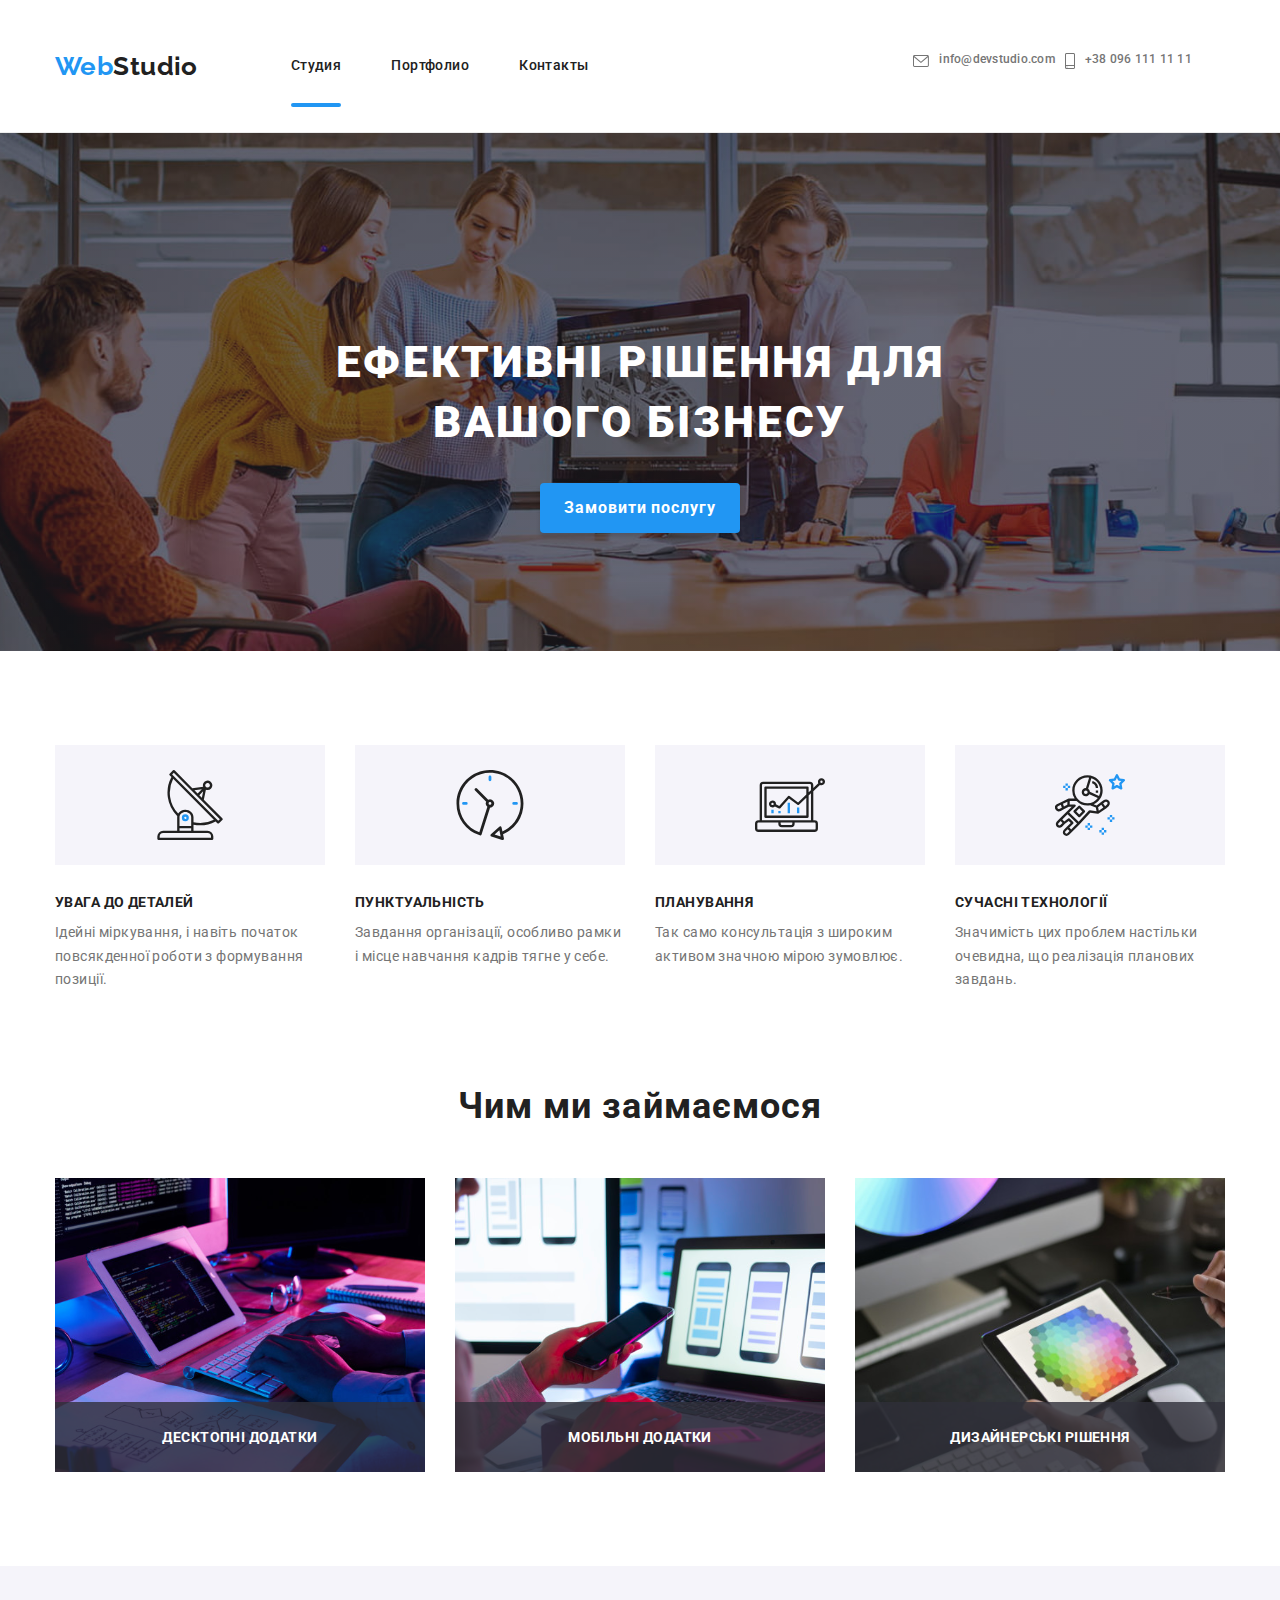
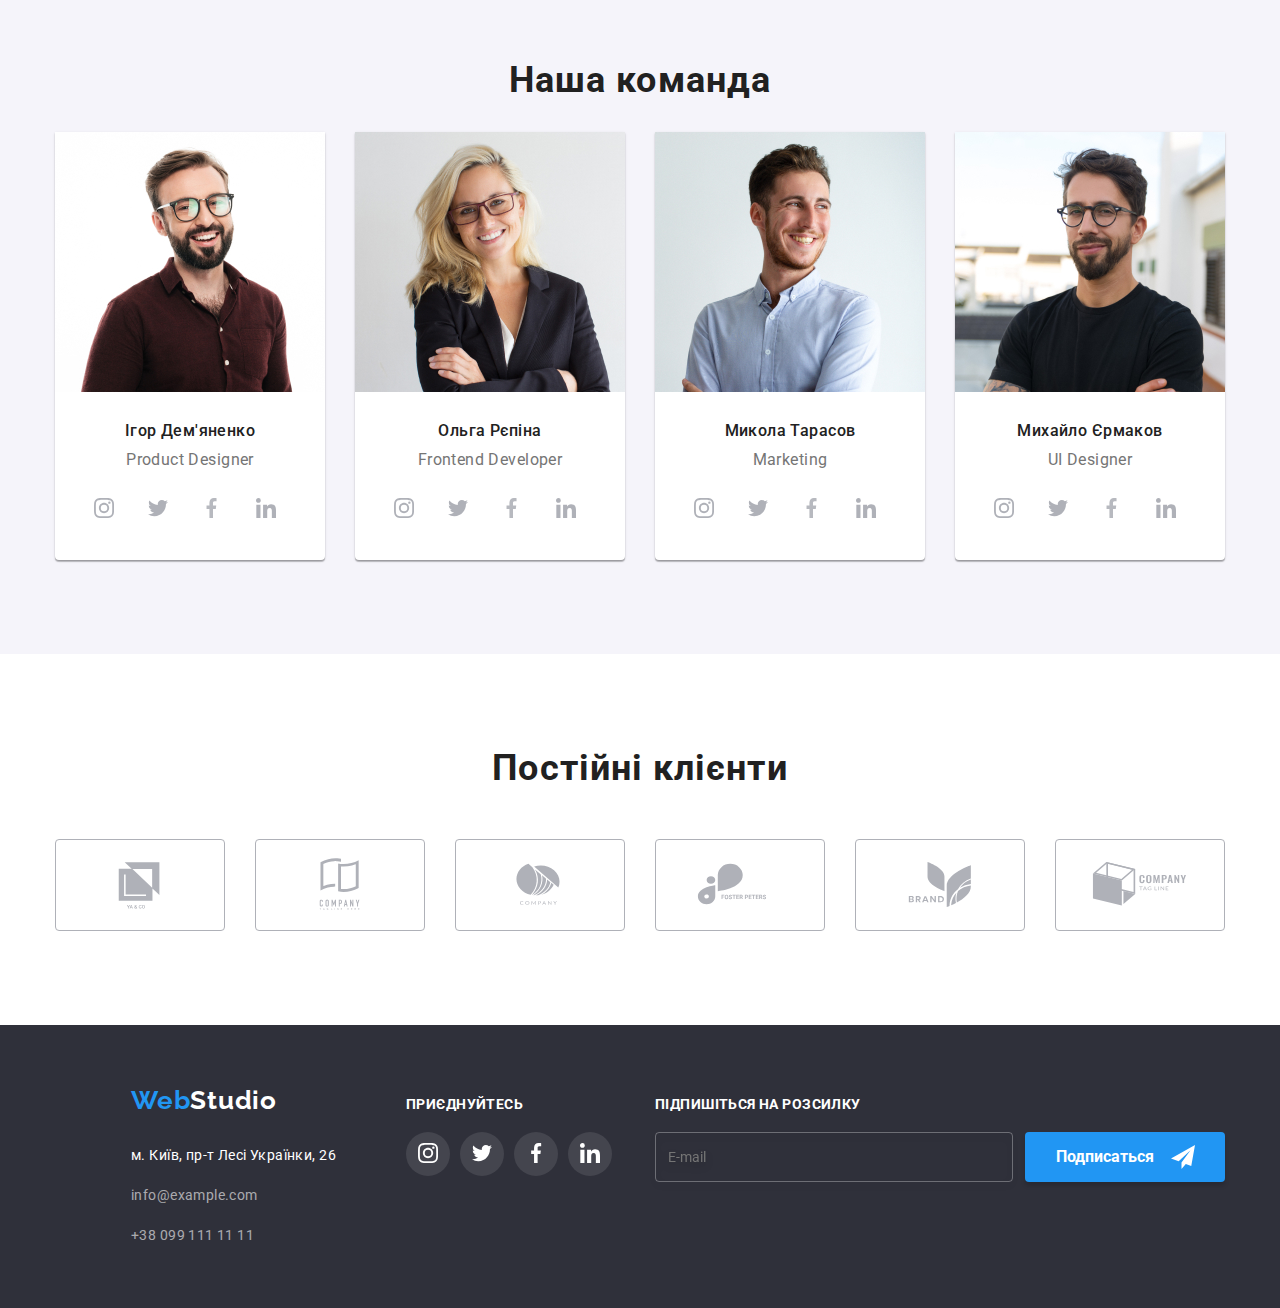
==== commit ebe3ff7d: "add mobile first" ====
--- a/index.html
+++ b/index.html
@@ -518,12 +518,13 @@
 
     <footer class="futer">
       <div class="futer container">
+        <div class="futer_tablet">
         <div class="futer__logo">
-          <a href="/" class="futer__logo">
+          <a href="/" class="futer__logo-link">
             <span class="futer__logotext">Web</span>Studio
           </a>
-          <address>
-    <!-- <ul>
+          <address class="futer_adr">
+            <ul>
             <li class="futer__list">
               <a
                 class="futer__adress"
@@ -577,6 +578,7 @@
               </a>
             </li>
           </ul>
+        </div>
         </div>
         <div class="futer-subscribe">
           <p class="futer-subscribe__text">Підпишіться на розсилку</p>
@@ -598,7 +600,7 @@
           </form>
         </div>
       </div>
-    </footer> -->
+    </footer>
 
     <div class="backdrop is-hidden" data-modal>
       <div class="modal">
--- a/css/main.min.css
+++ b/css/main.min.css
@@ -1,2 +1,2 @@
-:root{--primary-text-color: #757575;--title-text-color: #212121;--accent-colour: #2196f3;--white-text-colour: #ffffff;--bg-page-colour: #ffffff;--bg-button-hover: #188ce8;--bg-button-portfolio: #f5f4fa;--futer-mail-tel: rgba(255, 255, 255, 0.6);--border-bottom: #ececec;--border-portfolio: #eeeeee;--transition-cubic: cubic-bezier(0.4,0,0.2,1)}h1,h2,h3,p,ul{margin:0;padding:0}image{display:block;max-width:100%;height:auto;width:100%}body{font-family:"Roboto", sans-serif;font-size:14px;letter-spacing:0.03em;color:var(--primary-text-color);background-color:var(--bg-page-colour)}.container{margin:0 auto;width:100%;padding:0}@media screen and (min-width: 468px){.container{width:480px;padding-left:15px;padding-right:15px}}@media screen and (min-width: 768px){.container{width:768px;padding-left:15px;padding-right:15px}}@media screen and (min-width: 1200px){.container{width:1200px}}ul{list-style:none}.section{padding-top:94px;padding-bottom:94px}.hero-page__button{margin-top:30px;margin-bottom:118px;width:200px;height:50px;border-radius:4px;border:none;box-shadow:0px 4px 4px rgba(0,0,0,0.15);font-weight:700;font-size:16px;line-height:1.87;align-items:center;letter-spacing:0.06em;cursor:pointer}.hero-page__button{color:var(--bg-page-colour);background-color:var(--accent-colour);transition:background-color 250ms var(--transition-cubic);cursor:pointer}.hero-page__button:hover,.hero-page__button:focus{background-color:var(--bg-button-hover)}.main-nav__list a{display:block;padding-top:32px;padding-bottom:32px;color:var(--title-text-color);font-weight:500;line-height:1.14;text-decoration:none}.main-nav__contacts{display:none}@media screen and (min-width: 768px){.main-nav__contacts{display:flex;margin-left:auto}}@media screen and (min-width: 1200px){.main-nav__contacts{display:flex;margin-left:auto}}.main-nav__contact-link+.main-nav__contact-link{padding-left:50px}.main-nav__contacts a{display:flex;align-items:center;align-items:baseline;padding-top:32px;padding-bottom:32px;padding-left:10px;color:var(--primary-text-color);font-weight:500;line-height:1.14;text-decoration:none}.main-nav__icon{display:flex;align-self:center;margin-right:10px;fill:currentColor}.main-nav__item{position:relative}.main-nav__link{transition:color 250ms var(--transition-cubic)}.main-nav__link:hover,.main-nav__link:focus{color:var(--accent-colour)}.main-nav__list .link.current{color:var(--accent-colour)}.current::after{position:absolute;content:"";bottom:-1px;left:0;width:100%;height:4px;border-radius:2px;background-color:var(--accent-colour)}.futer-subscribe{margin-left:auto}.futer-subscribe__text{font-weight:700;font-size:14px;line-height:16px;letter-spacing:0.03em;text-transform:uppercase;color:#ffffff}.futer-subscribe__form{display:flex;margin-top:20px;border:none}.submit-input{width:358px;height:50px;border:1px solid rgba(255,255,255,0.3);filter:drop-shadow(0px 4px 4px rgba(0,0,0,0.15));border-radius:4px;background-color:transparent;outline:none;padding-left:12px;color:rgba(255,255,255,0.6);transition:border-color 250ms var(--transition-cubic)}.submit-input:hover,.submit-input:focus{border-color:var(--accent-colour)}.futer-subscribe__button{position:relative;display:flex;align-items:center;width:200px;height:50px;margin-left:12px;background-color:var(--accent-colour);box-shadow:0px 4px 4px rgba(0,0,0,0.15);border-radius:4px;border-color:transparent;font-weight:700;font-size:16px;line-height:calc(30 / 16);padding-left:29px;color:#ffffff;fill:currentColor;transition:color 250ms var(--transition-cubic),background-color 250ms var(--transition-cubic)}.futer-subscribe__button:hover,.futer-subscribe__button:focus{background-color:var(--bg-page-colour);color:var(--accent-colour)}.futer-subscribe__send{position:absolute;background-size:contain;right:28px;margin-left:10px;transition:fill 250ms var(--transition-cubic)}.futer-subscribe__button:hover+.futer-subscribe__send{fill:var(--accent-colour)}.social-links__text{margin-bottom:20px;font-weight:700;font-size:14px;line-height:16px;letter-spacing:0.03em;text-transform:uppercase;color:var(--white-text-colour)}.social-links{margin-left:70px}.social-links__list{display:flex}.social-links__item{display:flex;width:44px;height:44px;margin-right:10px;border-radius:50%;justify-content:center;align-items:center;background-color:rgba(255,255,255,0.1);transition:background-color 250ms var(--transition-cubic)}.social-links__item:hover{background-color:#2196f3}.social-links__item:last-child{margin-right:0}.social-links__link{fill:#fff}.social-links__logo{fill:#fff}.backdrop{width:100%;height:100%;background-color:rgba(0,0,0,0.2);position:fixed;top:0;transition:opacity 250ms var(--transition-cubic)}.modal__close-logo{position:absolute;transition:fill 250ms var(--transition-cubic)}.modal__close-logo:hover,.modal__close-logo:focus{fill:#2196f3}.modal__licence{font-weight:400;font-size:14px;line-height:1.71;letter-spacing:0.03em;margin-left:3px;text-decoration-line:underline;color:var(--accent-colour)}.modal{min-width:528px;min-height:581px;padding:40px;background-color:#ffffff;box-shadow:0px 1px 3px rgba(0,0,0,0.12),0px 1px 1px rgba(0,0,0,0.14),0px 2px 1px rgba(0,0,0,0.2);border-radius:4px;position:absolute;top:50%;left:50%;transform:translate(-50%, -50%) scale(1);transition:transform 250ms var(--transition-cubic)}.backdrop-is-hidden .modal{transform:translate(-50%, -50%) scale(0);transition:transform 250ms var(--transition-cubic)}.modal__close{position:absolute;top:8px;right:8px;width:30px;height:30px;display:flex;align-items:center;justify-content:center;border-radius:50%;border:1px solid rgba(0,0,0,0.1);cursor:pointer;background-color:#ffffff}.is-hidden{visibility:hidden;opacity:0;pointer-events:none;transition:visibility 250ms var(--transition-cubic)}.no-scroll{overflow:hidden}.modal__title{margin-bottom:12px;font-style:normal;font-weight:700;font-size:20px;line-height:23px;text-align:center;letter-spacing:0.03em;color:#212121}.modal__group{position:relative;margin-bottom:10px;display:flex;flex-direction:column}.modal__label{margin-bottom:4px;font-size:12px}.modal__input{margin:0;padding:11px 42px;border:1px solid rgba(33,33,33,0.2);border-radius:4px;transition:border-color 250ms var(--transition-cubic),fill 250ms var(--transition-cubic)}.modal__input:focus,.modal__input:hover{border-color:var(--accent-colour)}.modal__input::placeholder{font-weight:400;font-size:12px;line-height:14px;letter-spacing:0.01em;color:rgba(117,117,117,0.5)}.modal__input:hover ~ textarea{border-color:var(--accent-colour);transition:border-color 250ms var(--transition-cubic)}.textarea{transition:border-color 250ms var(--transition-cubic)}.modal__checkbox-point{display:flex;align-items:center;margin-top:20px;justify-content:center}.modal__check{position:absolute;width:1px;height:1px;margin:-1px;border:0;padding:0;clip:rect(0 0 0 0);overflow:hidden}.modal__icon{position:absolute;width:18px;height:18px;top:60%;left:15px;transform:translateY(-50%);transition:fill 250 var(--transition-cubic),border-color 250 var(--transition-cubic)}.modal__input:focus ~ .modal__icon,.modal__input:hover ~ .modal__icon{fill:var(--accent-colour);border-color:var(--accent-colour)}#comment:hover,#comment:focus{fill:var(--accent-colour);border-color:var(--accent-colour);transition:border-color 250ms var(--transition-cubic),fill 250ms var(--transition-cubic)}.modal__comment{padding:16px 12px;border:1px solid rgba(33,33,33,0.2);border-radius:4px;resize:none;height:120px;transition:fill 250ms var(--transition-cubic),border-color 250 var(--transition-cubic)}.modal__check-icon{display:inline-block;height:15px;width:16px;margin-right:8.38px;border:2px solid #212121;border-radius:2px}.modal__check:checked+.modal__check-icon{background-color:var(--accent-colour);background-image:url(../image/check.svg);background-size:contain;background-origin:border-box;border-color:var(--accent-colour);border-radius:2px}.modal__submit{display:block;width:200px;height:50px;margin-top:30px;margin-left:auto;margin-right:auto;background:#2196f3;border-color:transparent;box-shadow:0px 4px 4px rgba(0,0,0,0.15);border-radius:4px;font-weight:700;font-size:16px;line-height:1.88;align-items:center;text-align:center;letter-spacing:0.06em;color:#ffffff;transition:background-color 250ms var(--transition-cubic)}.modal__submit:hover,.modal__submit:focus{background-color:#188ce8}.portfolio__list button{padding:6px 22px;color:var(--title-text-color);background-color:var(--bg-button-portfolio);font-family:"Roboto";font-weight:500;font-size:16px;line-height:1.62;text-align:center;letter-spacing:0.03em;border-radius:4px;border:none;transition:color 250ms var(--transition-cubic),background-color 250ms var(--transition-cubic)}.portfolio__list button:hover,.portfolio__list button:focus{color:var(--white-text-colour);background-color:var(--accent-colour)}.page-header{border-bottom:1px solid var(--border-bottom)}.main-nav{display:flex;align-items:center}.main-nav__list{display:none}@media screen and (min-width: 768px){.main-nav__list{display:flex;margin-left:93px}}@media screen and (min-width: 1200px){.main-nav__list{display:flex;margin-left:93px}}.main-nav__item+.main-nav__item{margin-left:50px}.main-nav__item:last-child{margin-right:0}.main-nav__logo{color:var(--title-text-color);font-family:Raleway, sans-serif;font-weight:700;font-size:26px;line-height:1.19;text-decoration:none;transition:color 250ms var(--transition-cubic)}.main-nav__logo:hover{color:var(--accent-colour)}.main-nav__logotext{color:var(--accent-colour);font-family:Raleway, sans-serif;font-weight:700;font-size:26px;line-height:1.19;text-decoration:none}.container_mob-menu{display:flex;flex-direction:column;justify-content:space-between;height:100%;margin:0 auto;width:100%;padding-left:40px}.menu-open-btn{display:block;margin-left:auto;border:none;background-color:var(--bg-page-colour)}.menu-close-btn{display:block;width:40px;height:40px;margin-left:auto;margin-right:21px;padding:0;border:none;background-color:var(--bg-page-colour)}.mob-menu{position:fixed;top:0;left:0;z-index:1;padding-top:21px;background-color:#fff;width:100vw;height:100vh}.mob-menu__item:not(:last-child){margin-bottom:32px}.mob-menu__link{font-weight:500;font-size:40px;line-height:1.175;letter-spacing:0.02em;color:#212121}.mob-menu__contact-link:not(:last-child){margin-bottom:32px}.mob-menu__link_tel{font-weight:500;font-size:34px;line-height:1.17;letter-spacing:0.02em;color:#2196F3}.mob-menu__link_mail{font-weight:500;font-size:24px;line-height:1.17;letter-spacing:0.02em;color:#757575}.mob-menu__social{display:flex;margin-top:64px;padding-bottom:48px;position:relative}.mob-menu__sllink{padding-right:20px;font-weight:500;font-size:18px;line-height:1.22;letter-spacing:0.02em;color:#2196F3}.mob-menu__sllink:not(:last-child){padding-right:0}.mob-menu__social-item::before{content:'';position:absolute;left:85px;top:10px;width:22px;height:0px;border:1px solid rgba(33,33,33,0.2);transform:rotate(90deg)}.hero-page{background-color:#2f303a;text-align:center;width:100%;padding:0;margin:0;background-image:linear-gradient(to right, rgba(47,48,58,0.4), rgba(47,48,58,0.4)),url(../image/hero-bg-mobile.jpg);background-repeat:no-repeat;background-size:cover;background-position:center}@media (min-device-pixel-ratio: 2), (min-resolution: 192dpi), (min-resolution: 2dppx){.hero-page{background-image:linear-gradient(to right, rgba(47,48,58,0.4), rgba(47,48,58,0.4)),url(../image/hero-bg-mobile-2x.jpg);background-repeat:no-repeat;background-size:cover;background-position:center}}@media screen and (min-width: 768px){.hero-page{background-image:linear-gradient(to right, rgba(47,48,58,0.4), rgba(47,48,58,0.4)),url(../image/hero-bg-tablet.jpg);background-repeat:no-repeat;background-size:cover;background-position:center}}@media screen and (min-width: 768px) and (min-device-pixel-ratio: 2), screen and (min-width: 768px) and (min-resolution: 192dpi), screen and (min-width: 768px) and (min-resolution: 2dppx){.hero-page{background-image:linear-gradient(to right, rgba(47,48,58,0.4), rgba(47,48,58,0.4)),url(../image/hero-bg-tablet-2x.jpg);background-repeat:no-repeat;background-size:cover;background-position:center}}@media screen and (min-width: 1200px){.hero-page{background-image:linear-gradient(to right, rgba(47,48,58,0.4), rgba(47,48,58,0.4)),url(../image/backround-image.jpg);background-repeat:no-repeat;background-size:cover;background-position:center}}@media screen and (min-width: 1200px) and (min-device-pixel-ratio: 2), screen and (min-width: 1200px) and (min-resolution: 192dpi), screen and (min-width: 1200px) and (min-resolution: 2dppx){.hero-page{background-image:linear-gradient(to right, rgba(47,48,58,0.4), rgba(47,48,58,0.4)),url(../image/backround-image-2x.jpg);background-repeat:no-repeat;background-size:cover;background-position:center}}.hero-page__title{padding-top:118px;max-width:360px;margin-left:auto;margin-right:auto;color:var(--white-text-colour);font-weight:900;font-size:26px;line-height:1.62;letter-spacing:0.06em;text-transform:uppercase}@media screen and (min-width: 768px){.hero-page__title{max-width:360px;font-size:26px;line-height:1.62}}@media screen and (min-width: 1200px){.hero-page__title{padding-top:200px;max-width:696px;font-size:44px;line-height:1.36}}.prefences{padding-top:60px;padding-bottom:60px}@media screen and (min-width: 768px){.prefences{padding-top:60px;padding-bottom:60px}}@media screen and (min-width: 1200px){.prefences{padding-top:94px;padding-bottom:94px}}.prefences__list{display:flex;flex-wrap:wrap;gap:30px}.prefences__item{width:100%}@media screen and (min-width: 768px){.prefences__item{width:calc((100% - 30px) / 2)}}@media screen and (min-width: 1200px){.prefences__item{width:calc((100% - 90px) / 4)}}.prefences__item:last-child{margin-right:0}.prefences__title{margin:0;color:var(--title-text-color);font-weight:700;font-size:14px;line-height:1.14;text-align:left;letter-spacing:0.03em;text-transform:uppercase}.prefences p{margin-top:10px;line-height:1.71}.prefences__pic{display:flex;width:100%;height:120px;margin-bottom:30px;justify-content:center;align-items:center;background-color:#f5f4fa}.about{display:none;padding-top:0}@media screen and (min-width: 1200px){.about{display:block;padding-top:0}}.about__title{color:var(--title-text-color);font-weight:700;font-size:36px;line-height:1.16;text-align:center;letter-spacing:0.03em}.about__item{position:relative}.about__text{position:absolute;bottom:0;left:0;display:flex;width:100%;height:70px;font-weight:700;font-size:14px;line-height:16px;text-align:center;letter-spacing:0.03em;text-transform:uppercase;align-items:center;justify-content:center;color:#ffffff;background-color:rgba(47,48,58,0.8)}.about__list{display:flex;margin-top:50px}.about__item{margin-right:30px}.about__item:last-child{margin-right:0}img{display:block;max-width:100%;height:auto;width:100%}.our-team{background-color:var(--bg-button-portfolio);padding-top:60px;padding-bottom:60px}@media screen and (min-width: 768px){.our-team{padding-top:60px;padding-bottom:60px}}@media screen and (min-width: 1200px){.our-team{padding-top:94px;padding-bottom:94px}}.our-team__title{padding-bottom:30px;color:var(--title-text-color);font-weight:700;font-size:28px;line-height:33px;text-align:center;letter-spacing:0.03em}@media screen and (min-width: 1200px){.our-team__title{font-weight:700;font-size:36px;line-height:1.16;text-align:center;letter-spacing:0.03em}}.our-team__list{display:flex;flex-wrap:wrap;gap:30px}.our-team__item{width:100%;background-color:var(--white-text-colour);box-shadow:0px 1px 3px rgba(0,0,0,0.12),0px 1px 1px rgba(0,0,0,0.14),0px 2px 1px rgba(0,0,0,0.2);border-radius:0px 0px 4px 4px}@media screen and (min-width: 768px){.our-team__item{width:calc((100% - 30px) / 2)}}@media screen and (min-width: 1200px){.our-team__item{width:calc((100% - 90px) / 4)}}.our-team__item:last-child{margin-right:0}.our-team__name{margin-top:30px;color:var(--title-text-color);font-weight:500;font-size:16px;line-height:1.18;text-align:center}.our-team p{margin-top:10px;margin-bottom:16px;font-size:16px;line-height:1.18;text-align:center}.our-team__social{display:flex;margin-bottom:30px;justify-content:center;align-items:center}.our-team__link{display:flex;width:44px;height:44px;margin-right:10px;justify-content:center;align-items:center;border-radius:50%;fill:#afb1b8;transition:fill 250ms var(--transition-cubic),background-color 250ms var(--transition-cubic)}.our-team__link:hover{background-color:#2196f3;fill:#fff}.our-team__sl-logo{transition:fill 250ms var(--transition-cubic)}.our-team__sl-logo:hover{fill:#fff}.client{padding-top:60px;padding-bottom:60px}@media screen and (min-width: 768px){.client{padding-top:60px;padding-bottom:60px}}@media screen and (min-width: 1200px){.client{padding-top:94px;padding-bottom:94px}}.clients__text{color:var(--title-text-color);font-weight:700;font-size:28px;line-height:33px;text-align:center;letter-spacing:0.03em}@media screen and (min-width: 1200px){.clients__text{font-weight:700;font-size:36px;line-height:1.16;text-align:center;letter-spacing:0.03em}}.clients__list{display:flex;flex-wrap:wrap;gap:30px;margin-top:50px}.client__item{width:calc((100% - 30px) / 2)}@media screen and (min-width: 768px){.client__item{width:calc((100% - 60px) / 3)}}@media screen and (min-width: 1200px){.client__item{width:calc((100% - 150px) / 6)}}.client__item:last-child{margin-right:0}.clients__card{display:flex;width:100%;height:92px;justify-content:center;align-items:center;border:1px solid #afb1b8;border-radius:4px;transition:fill 250ms var(--transition-cubic),border 250ms var(--transition-cubic)}.clients__card:hover{border:1px solid #2196f3;fill:#2196f3}.clients__logo{fill:#afb1b8;transition:fill 250ms var(--transition-cubic)}.clients__card:hover .clients__logo{fill:#2196f3}.futer{padding-top:60px;padding-bottom:60px;background-color:#2f303a}.futer__logotext{color:var(--accent-colour);font-family:Raleway, sans-serif;font-weight:700;font-size:26px;line-height:1.19;text-decoration:none;letter-spacing:0.03em}.futer a{display:inline-block;text-decoration:none;font-style:normal;transition:color 250ms var(--transition-cubic)}.futer__adress{margin-top:20px;font-size:14px;letter-spacing:0.03em;color:var(--white-text-colour);line-height:1.71;transition:color 250ms var(--transition-cubic)}.futer__adress:hover{color:var(--accent-colour)}.futer__logo{color:var(--white-text-colour);font-family:Raleway, sans-serif;font-weight:700;font-size:26px;line-height:1.19;text-decoration:none;letter-spacing:0.03em;transition:color 250ms var(--transition-cubic)}.futer__logo:hover{color:var(--accent-colour)}.futer__link{margin-top:9px;font-size:14px;line-height:1.71;letter-spacing:0.03em;color:var(--futer-mail-tel);transition:color 250ms var(--transition-cubic)}.futer__link:hover,.futer__link:focus{color:var(--accent-colour)}.container.futer{display:flex;align-items:baseline;padding-top:0;padding-bottom:0}.portfolio{background-color:var(--white-text-colour);margin:0 auto;width:100%}.portfolio__list{display:flex;flex-wrap:wrap}@media screen and (min-width: 768px){.portfolio__list{justify-content:center}}.portfolio__item{margin-right:8px;margin-bottom:15px}.portfolio__item:last-child{margin-right:0}.projects{margin-top:50px;display:flex;flex-wrap:wrap;gap:30px;padding-top:40px;padding-bottom:60px}@media screen and (min-width: 768px){.projects{padding-top:30px;padding-bottom:60px}}@media screen and (min-width: 1200px){.projects{padding-top:50px;padding-bottom:94px}}a{text-decoration:none}.projects__items{width:100%;transition:box-shadow 250ms var(--transition-cubic)}@media screen and (min-width: 768px){.projects__items{width:calc((100% - 30px) / 2)}}@media screen and (min-width: 1200px){.projects__items{width:calc((100% - 60px) / 3)}}.projects__items:hover,.projects__items:focus{box-shadow:0px 1px 1px rgba(0,0,0,0.12),0px 4px 4px rgba(0,0,0,0.06),1px 4px 6px rgba(0,0,0,0.16)}.projects__overlay{position:relative;overflow:hidden}.projects__title{position:absolute;top:0;left:0;width:100%;height:100%;transform:translateY(100%);display:inline-block;padding:63px 24px;font-size:18px;line-height:1.56;letter-spacing:0.03em;color:#ffffff;transition:transform 250ms var(--transition-cubic),background-color 250ms var(--transition-cubic)}.projects__cards:hover .projects__title{transform:translateY(0%);background-color:rgba(33,150,243,0.9);transition:transform 250ms var(--transition-cubic)}.projects__cards{transition:box-shadow 250ms var(--transition-cubic)}.projects__cards:hover,.projects__cards:focus{display:block;box-shadow:0px 1px 1px rgba(0,0,0,0.12),0px 4px 4px rgba(0,0,0,0.06),1px 4px 6px rgba(0,0,0,0.16)}.project__naming{padding:20px 24px;border-bottom:1px solid var(--border-portfolio);border-left:1px solid var(--border-portfolio);border-right:1px solid var(--border-portfolio)}.project__name{color:var(--title-text-color);font-weight:700;font-size:18px;line-height:2;letter-spacing:0.06em}.main-project-group{margin-top:4px;color:var(--primary-text-color);font-size:16px;line-height:1.88;letter-spacing:0.03em}
+:root{--primary-text-color: #757575;--title-text-color: #212121;--accent-colour: #2196f3;--white-text-colour: #ffffff;--bg-page-colour: #ffffff;--bg-button-hover: #188ce8;--bg-button-portfolio: #f5f4fa;--futer-mail-tel: rgba(255, 255, 255, 0.6);--border-bottom: #ececec;--border-portfolio: #eeeeee;--transition-cubic: cubic-bezier(0.4,0,0.2,1)}h1,h2,h3,p,ul{margin:0;padding:0}image{display:block;max-width:100%;height:auto;width:100%}body{font-family:"Roboto", sans-serif;font-size:14px;letter-spacing:0.03em;color:var(--primary-text-color);background-color:var(--bg-page-colour)}.container{margin:0 auto;width:100%;padding:0}@media screen and (min-width: 468px){.container{width:480px;padding-left:15px;padding-right:15px}}@media screen and (min-width: 768px){.container{width:768px;padding-left:15px;padding-right:15px}}@media screen and (min-width: 1200px){.container{width:1200px}}ul{list-style:none}.section{padding-top:94px;padding-bottom:94px}.hero-page__button{margin-top:30px;margin-bottom:118px;width:200px;height:50px;border-radius:4px;border:none;box-shadow:0px 4px 4px rgba(0,0,0,0.15);font-weight:700;font-size:16px;line-height:1.87;align-items:center;letter-spacing:0.06em;cursor:pointer}.hero-page__button{color:var(--bg-page-colour);background-color:var(--accent-colour);transition:background-color 250ms var(--transition-cubic);cursor:pointer}.hero-page__button:hover,.hero-page__button:focus{background-color:var(--bg-button-hover)}.main-nav__list a{display:block;padding-top:32px;padding-bottom:32px;color:var(--title-text-color);font-weight:500;line-height:1.14;text-decoration:none}.main-nav__contacts{display:none}@media screen and (min-width: 768px){.main-nav__contacts{display:block;margin-left:auto;padding-top:21px;padding-bottom:21px}}@media screen and (min-width: 1200px){.main-nav__contacts{display:flex;margin-left:315px}}.main-nav__contact-link+.main-nav__contact-link{padding-left:50px}@media screen and (min-width: 768px){.main-nav__contact-link+.main-nav__contact-link{padding:0}}.main-nav__contacts a{display:none}@media screen and (min-width: 768px){.main-nav__contacts a{display:flex;padding:0;margin-bottom:10px;font-weight:500;font-size:12px;line-height:1.17;letter-spacing:0.02em;color:#757575}}@media screen and (min-width: 1200px){.main-nav__contacts a{display:flex;align-items:center;align-items:baseline;padding-top:32px;padding-bottom:32px;padding-left:10px;color:var(--primary-text-color);font-weight:500;line-height:1.14;text-decoration:none}}.main-nav__icon{display:flex;align-self:center;margin-right:10px;fill:currentColor}.main-nav__item{position:relative}.main-nav__link{transition:color 250ms var(--transition-cubic)}.main-nav__link:hover,.main-nav__link:focus{color:var(--accent-colour)}.main-nav__list .link.current{color:var(--accent-colour)}.current::after{position:absolute;content:"";bottom:-1px;left:0;width:100%;height:4px;border-radius:2px;background-color:var(--accent-colour)}.futer-subscribe{margin-top:60px}@media screen and (min-width: 1200px){.futer-subscribe{margin-left:auto;margin-top:0}}.futer-subscribe__text{font-weight:700;font-size:14px;line-height:16px;letter-spacing:0.03em;text-transform:uppercase;color:#ffffff}.futer-subscribe__form{display:block;margin-top:20px;padding-bottom:60px}@media screen and (min-width: 1200px){.futer-subscribe__form{display:flex;margin-top:20px;padding-bottom:0;border:none}}.submit-input{margin-bottom:20px;width:450px;height:50px;border:1px solid rgba(255,255,255,0.3);filter:drop-shadow(0px 4px 4px rgba(0,0,0,0.15));border-radius:4px;background-color:transparent;outline:none;padding-left:12px;color:rgba(255,255,255,0.6);transition:border-color 250ms var(--transition-cubic)}.submit-input:hover,.submit-input:focus{border-color:var(--accent-colour)}@media screen and (min-width: 1200px){.submit-input{width:358px}}.futer-subscribe__button{position:relative;display:flex;align-items:center;width:200px;height:50px;margin-left:auto;margin-right:auto;background-color:var(--accent-colour);box-shadow:0px 4px 4px rgba(0,0,0,0.15);border-radius:4px;border-color:transparent;font-weight:700;font-size:16px;line-height:calc(30 / 16);padding-left:29px;color:#ffffff;fill:currentColor;transition:color 250ms var(--transition-cubic),background-color 250ms var(--transition-cubic)}.futer-subscribe__button:hover,.futer-subscribe__button:focus{background-color:var(--bg-page-colour);color:var(--accent-colour)}@media screen and (min-width: 1200px){.futer-subscribe__button{position:relative;display:flex;margin-left:12px}}.futer-subscribe__send{position:absolute;background-size:contain;right:28px;margin-left:10px;transition:fill 250ms var(--transition-cubic)}.futer-subscribe__button:hover+.futer-subscribe__send{fill:var(--accent-colour)}.social-links__text{margin-bottom:20px;font-weight:700;font-size:14px;line-height:16px;letter-spacing:0.03em;text-transform:uppercase;color:var(--white-text-colour)}.social-links{margin-top:60px}@media screen and (min-width: 768px){.social-links{margin-left:165px}}@media screen and (min-width: 1200px){.social-links{margin-left:70px;margin-top:0px}}.social-links__list{display:flex;justify-content:center}@media screen and (min-width: 1200px){.social-links__list{justify-content:left}}.social-links__item{display:flex;width:44px;height:44px;margin-right:10px;border-radius:50%;justify-content:center;align-items:center;background-color:rgba(255,255,255,0.1);transition:background-color 250ms var(--transition-cubic)}.social-links__item:hover{background-color:#2196f3}.social-links__item:last-child{margin-right:0}.social-links__link{fill:#fff}.social-links__logo{fill:#fff}.backdrop{width:100%;height:100%;background-color:rgba(0,0,0,0.2);position:fixed;top:0;transition:opacity 250ms var(--transition-cubic)}.modal__close-logo{position:absolute;transition:fill 250ms var(--transition-cubic)}.modal__close-logo:hover,.modal__close-logo:focus{fill:#2196f3}.modal__licence{font-weight:400;font-size:14px;line-height:1.71;letter-spacing:0.03em;margin-left:3px;text-decoration-line:underline;color:var(--accent-colour)}.modal{min-width:528px;min-height:581px;padding:40px;background-color:#ffffff;box-shadow:0px 1px 3px rgba(0,0,0,0.12),0px 1px 1px rgba(0,0,0,0.14),0px 2px 1px rgba(0,0,0,0.2);border-radius:4px;position:absolute;top:50%;left:50%;transform:translate(-50%, -50%) scale(1);transition:transform 250ms var(--transition-cubic)}.backdrop-is-hidden .modal{transform:translate(-50%, -50%) scale(0);transition:transform 250ms var(--transition-cubic)}.modal__close{position:absolute;top:8px;right:8px;width:30px;height:30px;display:flex;align-items:center;justify-content:center;border-radius:50%;border:1px solid rgba(0,0,0,0.1);cursor:pointer;background-color:#ffffff}.is-hidden{visibility:hidden;opacity:0;pointer-events:none;transition:visibility 250ms var(--transition-cubic)}.no-scroll{overflow:hidden}.modal__title{margin-bottom:12px;font-style:normal;font-weight:700;font-size:20px;line-height:23px;text-align:center;letter-spacing:0.03em;color:#212121}.modal__group{position:relative;margin-bottom:10px;display:flex;flex-direction:column}.modal__label{margin-bottom:4px;font-size:12px}.modal__input{margin:0;padding:11px 42px;border:1px solid rgba(33,33,33,0.2);border-radius:4px;transition:border-color 250ms var(--transition-cubic),fill 250ms var(--transition-cubic)}.modal__input:focus,.modal__input:hover{border-color:var(--accent-colour)}.modal__input::placeholder{font-weight:400;font-size:12px;line-height:14px;letter-spacing:0.01em;color:rgba(117,117,117,0.5)}.modal__input:hover ~ textarea{border-color:var(--accent-colour);transition:border-color 250ms var(--transition-cubic)}.textarea{transition:border-color 250ms var(--transition-cubic)}.modal__checkbox-point{display:flex;align-items:center;margin-top:20px;justify-content:center}.modal__check{position:absolute;width:1px;height:1px;margin:-1px;border:0;padding:0;clip:rect(0 0 0 0);overflow:hidden}.modal__icon{position:absolute;width:18px;height:18px;top:60%;left:15px;transform:translateY(-50%);transition:fill 250 var(--transition-cubic),border-color 250 var(--transition-cubic)}.modal__input:focus ~ .modal__icon,.modal__input:hover ~ .modal__icon{fill:var(--accent-colour);border-color:var(--accent-colour)}#comment:hover,#comment:focus{fill:var(--accent-colour);border-color:var(--accent-colour);transition:border-color 250ms var(--transition-cubic),fill 250ms var(--transition-cubic)}.modal__comment{padding:16px 12px;border:1px solid rgba(33,33,33,0.2);border-radius:4px;resize:none;height:120px;transition:fill 250ms var(--transition-cubic),border-color 250 var(--transition-cubic)}.modal__check-icon{display:inline-block;height:15px;width:16px;margin-right:8.38px;border:2px solid #212121;border-radius:2px}.modal__check:checked+.modal__check-icon{background-color:var(--accent-colour);background-image:url(../image/check.svg);background-size:contain;background-origin:border-box;border-color:var(--accent-colour);border-radius:2px}.modal__submit{display:block;width:200px;height:50px;margin-top:30px;margin-left:auto;margin-right:auto;background:#2196f3;border-color:transparent;box-shadow:0px 4px 4px rgba(0,0,0,0.15);border-radius:4px;font-weight:700;font-size:16px;line-height:1.88;align-items:center;text-align:center;letter-spacing:0.06em;color:#ffffff;transition:background-color 250ms var(--transition-cubic)}.modal__submit:hover,.modal__submit:focus{background-color:#188ce8}.portfolio__list button{padding:6px 22px;color:var(--title-text-color);background-color:var(--bg-button-portfolio);font-family:"Roboto";font-weight:500;font-size:16px;line-height:1.62;text-align:center;letter-spacing:0.03em;border-radius:4px;border:none;transition:color 250ms var(--transition-cubic),background-color 250ms var(--transition-cubic)}.portfolio__list button:hover,.portfolio__list button:focus{color:var(--white-text-colour);background-color:var(--accent-colour)}.page-header{border-bottom:1px solid var(--border-bottom)}.main-nav{display:flex;align-items:center}.main-nav__list{display:none}@media screen and (min-width: 768px){.main-nav__list{display:flex;margin-left:93px}}@media screen and (min-width: 1200px){.main-nav__list{display:flex;margin-left:93px}}.main-nav__item+.main-nav__item{margin-left:50px}.main-nav__item:last-child{margin-right:0}.main-nav__logo{color:var(--title-text-color);font-family:Raleway, sans-serif;font-weight:700;font-size:26px;line-height:1.19;text-decoration:none;transition:color 250ms var(--transition-cubic)}.main-nav__logo:hover{color:var(--accent-colour)}.main-nav__logotext{color:var(--accent-colour);font-family:Raleway, sans-serif;font-weight:700;font-size:26px;line-height:1.19;text-decoration:none}.container_mob-menu{display:flex;flex-direction:column;justify-content:space-between;height:100%;margin:0 auto;width:100%;padding-left:40px}.menu-open-btn{display:block;margin-left:auto;border:none;background-color:var(--bg-page-colour)}@media screen and (min-width: 768px){.menu-open-btn{display:none}}@media screen and (min-width: 1200px){.menu-open-btn{display:none}}.menu-close-btn{display:block;width:40px;height:40px;margin-left:auto;margin-right:21px;padding:0;border:none;background-color:var(--bg-page-colour)}.mob-menu{position:fixed;top:0;left:0;z-index:1;padding-top:21px;background-color:#fff;width:100vw;height:100vh}.main-nav__contact-link{display:none}@media screen and (min-width: 768px){.main-nav__contact-link{display:flex}}@media screen and (min-width: 1200px){.main-nav__contact-link{display:flex}}.mob-menu__item:not(:last-child){margin-bottom:32px}.mob-menu__link{font-weight:500;font-size:40px;line-height:1.175;letter-spacing:0.02em;color:#212121}.mob-menu__link:hover,.mob-menu__link:focus{color:var(--accent-colour)}.mob-menu__contact-link:not(:last-child){margin-bottom:32px}.mob-menu__link_tel{font-weight:500;font-size:34px;line-height:1.17;letter-spacing:0.02em;color:#2196F3}.mob-menu__link_mail{font-weight:500;font-size:24px;line-height:1.17;letter-spacing:0.02em;color:#757575}.mob-menu__social{display:flex;margin-top:64px;padding-bottom:48px;position:relative}.mob-menu__sllink{font-weight:500;font-size:18px;line-height:1.22;letter-spacing:0.02em;color:#2196F3}.mob-menu__social-item{padding-right:10px;padding-left:10px}.mob-menu__social-item:first-child{padding-left:0}.mob-menu__social-item:last-child{padding-right:0}.mob-menu__social-item:not(:last-child){border-right:1px solid rgba(33,33,33,0.2)}.icon-close_btn:hover,.icon-close_btn:focus{fill:var(--accent-colour);cursor:pointer}.hero-page{background-color:#2f303a;text-align:center;width:100%;padding:0;margin:0;background-image:linear-gradient(to right, rgba(47,48,58,0.4), rgba(47,48,58,0.4)),url(../image/hero-bg-mobile.jpg);background-repeat:no-repeat;background-size:cover;background-position:center}@media (min-device-pixel-ratio: 2), (min-resolution: 192dpi), (min-resolution: 2dppx){.hero-page{background-image:linear-gradient(to right, rgba(47,48,58,0.4), rgba(47,48,58,0.4)),url(../image/hero-bg-mobile-2x.jpg);background-repeat:no-repeat;background-size:cover;background-position:center}}@media screen and (min-width: 768px){.hero-page{background-image:linear-gradient(to right, rgba(47,48,58,0.4), rgba(47,48,58,0.4)),url(../image/hero-bg-tablet.jpg);background-repeat:no-repeat;background-size:cover;background-position:center}}@media screen and (min-width: 768px) and (min-device-pixel-ratio: 2), screen and (min-width: 768px) and (min-resolution: 192dpi), screen and (min-width: 768px) and (min-resolution: 2dppx){.hero-page{background-image:linear-gradient(to right, rgba(47,48,58,0.4), rgba(47,48,58,0.4)),url(../image/hero-bg-tablet-2x.jpg);background-repeat:no-repeat;background-size:cover;background-position:center}}@media screen and (min-width: 1200px){.hero-page{background-image:linear-gradient(to right, rgba(47,48,58,0.4), rgba(47,48,58,0.4)),url(../image/backround-image.jpg);background-repeat:no-repeat;background-size:cover;background-position:center}}@media screen and (min-width: 1200px) and (min-device-pixel-ratio: 2), screen and (min-width: 1200px) and (min-resolution: 192dpi), screen and (min-width: 1200px) and (min-resolution: 2dppx){.hero-page{background-image:linear-gradient(to right, rgba(47,48,58,0.4), rgba(47,48,58,0.4)),url(../image/backround-image-2x.jpg);background-repeat:no-repeat;background-size:cover;background-position:center}}.hero-page__title{padding-top:118px;max-width:360px;margin-left:auto;margin-right:auto;color:var(--white-text-colour);font-weight:900;font-size:26px;line-height:1.62;letter-spacing:0.06em;text-transform:uppercase}@media screen and (min-width: 768px){.hero-page__title{max-width:360px;font-size:26px;line-height:1.62}}@media screen and (min-width: 1200px){.hero-page__title{padding-top:200px;max-width:696px;font-size:44px;line-height:1.36}}.prefences{padding-top:60px;padding-bottom:60px}@media screen and (min-width: 768px){.prefences{padding-top:60px;padding-bottom:60px}}@media screen and (min-width: 1200px){.prefences{padding-top:94px;padding-bottom:94px}}.prefences__list{display:flex;flex-wrap:wrap;gap:30px}.prefences__item{width:100%}@media screen and (min-width: 768px){.prefences__item{width:calc((100% - 30px) / 2)}}@media screen and (min-width: 1200px){.prefences__item{width:calc((100% - 90px) / 4)}}.prefences__item:last-child{margin-right:0}.prefences__title{margin:0;color:var(--title-text-color);font-weight:700;font-size:14px;line-height:1.14;text-align:left;letter-spacing:0.03em;text-transform:uppercase}.prefences p{margin-top:10px;line-height:1.71}.prefences__pic{display:flex;width:100%;height:120px;margin-bottom:30px;justify-content:center;align-items:center;background-color:#f5f4fa}.about{display:none;padding-top:0}@media screen and (min-width: 1200px){.about{display:block;padding-top:0}}.about__title{color:var(--title-text-color);font-weight:700;font-size:36px;line-height:1.16;text-align:center;letter-spacing:0.03em}.about__item{position:relative}.about__text{position:absolute;bottom:0;left:0;display:flex;width:100%;height:70px;font-weight:700;font-size:14px;line-height:16px;text-align:center;letter-spacing:0.03em;text-transform:uppercase;align-items:center;justify-content:center;color:#ffffff;background-color:rgba(47,48,58,0.8)}.about__list{display:flex;margin-top:50px}.about__item{margin-right:30px}.about__item:last-child{margin-right:0}img{display:block;max-width:100%;height:auto;width:100%}.our-team{background-color:var(--bg-button-portfolio);padding-top:60px;padding-bottom:60px}@media screen and (min-width: 768px){.our-team{padding-top:60px;padding-bottom:60px}}@media screen and (min-width: 1200px){.our-team{padding-top:94px;padding-bottom:94px}}.our-team__title{padding-bottom:30px;color:var(--title-text-color);font-weight:700;font-size:28px;line-height:33px;text-align:center;letter-spacing:0.03em}@media screen and (min-width: 1200px){.our-team__title{font-weight:700;font-size:36px;line-height:1.16;text-align:center;letter-spacing:0.03em}}.our-team__list{display:flex;flex-wrap:wrap;gap:30px}.our-team__item{width:100%;background-color:var(--white-text-colour);box-shadow:0px 1px 3px rgba(0,0,0,0.12),0px 1px 1px rgba(0,0,0,0.14),0px 2px 1px rgba(0,0,0,0.2);border-radius:0px 0px 4px 4px}@media screen and (min-width: 768px){.our-team__item{width:calc((100% - 30px) / 2)}}@media screen and (min-width: 1200px){.our-team__item{width:calc((100% - 90px) / 4)}}.our-team__item:last-child{margin-right:0}.our-team__name{margin-top:30px;color:var(--title-text-color);font-weight:500;font-size:16px;line-height:1.18;text-align:center}.our-team p{margin-top:10px;margin-bottom:16px;font-size:16px;line-height:1.18;text-align:center}.our-team__social{display:flex;margin-bottom:30px;justify-content:center;align-items:center}.our-team__link{display:flex;width:44px;height:44px;margin-right:10px;justify-content:center;align-items:center;border-radius:50%;fill:#afb1b8;transition:fill 250ms var(--transition-cubic),background-color 250ms var(--transition-cubic)}.our-team__link:hover{background-color:#2196f3;fill:#fff}.our-team__sl-logo{transition:fill 250ms var(--transition-cubic)}.our-team__sl-logo:hover{fill:#fff}.client{padding-top:60px;padding-bottom:60px}@media screen and (min-width: 768px){.client{padding-top:60px;padding-bottom:60px}}@media screen and (min-width: 1200px){.client{padding-top:94px;padding-bottom:94px}}.clients__text{color:var(--title-text-color);font-weight:700;font-size:28px;line-height:33px;text-align:center;letter-spacing:0.03em}@media screen and (min-width: 1200px){.clients__text{font-weight:700;font-size:36px;line-height:1.16;text-align:center;letter-spacing:0.03em}}.clients__list{display:flex;flex-wrap:wrap;gap:30px;margin-top:50px}.client__item{width:calc((100% - 30px) / 2)}@media screen and (min-width: 768px){.client__item{width:calc((100% - 60px) / 3)}}@media screen and (min-width: 1200px){.client__item{width:calc((100% - 150px) / 6)}}.client__item:last-child{margin-right:0}.clients__card{display:flex;width:100%;height:92px;justify-content:center;align-items:center;border:1px solid #afb1b8;border-radius:4px;transition:fill 250ms var(--transition-cubic),border 250ms var(--transition-cubic)}.clients__card:hover{border:1px solid #2196f3;fill:#2196f3}.clients__logo{fill:#afb1b8;transition:fill 250ms var(--transition-cubic)}.clients__card:hover .clients__logo{fill:#2196f3}.futer{background-color:#2f303a}@media screen and (min-width: 1200px){.futer{padding-top:60px;padding-bottom:60px;background-color:#2f303a}}.futer__logotext{color:var(--accent-colour);font-family:Raleway, sans-serif;font-weight:700;font-size:26px;line-height:1.19;text-decoration:none;letter-spacing:0.03em}.futer__logo-link{display:inline-block;text-decoration:none;font-style:normal;color:var(--white-text-colour);transition:color 250ms var(--transition-cubic)}.futer__list{margin-top:20px}.futer__mail{margin-top:9px}@media screen and (min-width: 768px){.futer__mail{margin-top:8px}}@media screen and (min-width: 768px){.futer__tel{margin-top:8px}}.futer__adress{font-family:'Roboto';font-style:normal;font-weight:400;text-align:center;font-size:14px;letter-spacing:0.03em;color:var(--white-text-colour);line-height:1.71;font-style:normal;transition:color 250ms var(--transition-cubic)}.futer__adress:hover{color:var(--accent-colour)}.futer__logo{padding-top:60px;color:var(--white-text-colour);font-family:Raleway, sans-serif;font-weight:700;font-size:26px;line-height:1.19;text-decoration:none;letter-spacing:0.03em;transition:color 250ms var(--transition-cubic)}.futer__logo:hover{color:var(--accent-colour)}@media screen and (min-width: 768px){.futer__logo{padding-left:76px}}@media screen and (min-width: 1200px){.futer__logo{padding-top:0;color:var(--white-text-colour);font-family:Raleway, sans-serif;font-weight:700;font-size:26px;line-height:1.19;text-decoration:none;letter-spacing:0.03em;transition:color 250ms var(--transition-cubic)}}.futer__link{font-family:'Roboto';font-style:normal;font-weight:400;font-size:14px;line-height:1.71;text-align:center;letter-spacing:0.03em;color:var(--futer-mail-tel);transition:color 250ms var(--transition-cubic)}.futer__link:hover,.futer__link:focus{color:var(--accent-colour)}.container.futer{display:block;text-align:center}@media screen and (min-width: 1200px){.container.futer{display:flex;margin-left:auto;margin-right:auto;text-align:left;align-items:baseline;padding-top:0;padding-bottom:0}}.futer_tablet{display:block;align-items:baseline}@media screen and (min-width: 768px){.futer_tablet{display:flex}}.portfolio{background-color:var(--white-text-colour);margin:0 auto;width:100%}.portfolio__list{display:flex;flex-wrap:wrap}@media screen and (min-width: 768px){.portfolio__list{justify-content:center}}.portfolio__item{margin-right:8px;margin-bottom:15px}.portfolio__item:last-child{margin-right:0}.projects{margin-top:50px;display:flex;flex-wrap:wrap;gap:30px;padding-top:40px;padding-bottom:60px}@media screen and (min-width: 768px){.projects{padding-top:30px;padding-bottom:60px}}@media screen and (min-width: 1200px){.projects{padding-top:50px;padding-bottom:94px}}a{text-decoration:none}.projects__items{width:100%;transition:box-shadow 250ms var(--transition-cubic)}@media screen and (min-width: 768px){.projects__items{width:calc((100% - 30px) / 2)}}@media screen and (min-width: 1200px){.projects__items{width:calc((100% - 60px) / 3)}}.projects__items:hover,.projects__items:focus{box-shadow:0px 1px 1px rgba(0,0,0,0.12),0px 4px 4px rgba(0,0,0,0.06),1px 4px 6px rgba(0,0,0,0.16)}.projects__overlay{position:relative;overflow:hidden}.projects__title{position:absolute;top:0;left:0;width:100%;height:100%;transform:translateY(100%);display:inline-block;padding:63px 24px;font-size:18px;line-height:1.56;letter-spacing:0.03em;color:#ffffff;transition:transform 250ms var(--transition-cubic),background-color 250ms var(--transition-cubic)}.projects__cards:hover .projects__title{transform:translateY(0%);background-color:rgba(33,150,243,0.9);transition:transform 250ms var(--transition-cubic)}.projects__cards{transition:box-shadow 250ms var(--transition-cubic)}.projects__cards:hover,.projects__cards:focus{display:block;box-shadow:0px 1px 1px rgba(0,0,0,0.12),0px 4px 4px rgba(0,0,0,0.06),1px 4px 6px rgba(0,0,0,0.16)}.project__naming{padding:20px 24px;border-bottom:1px solid var(--border-portfolio);border-left:1px solid var(--border-portfolio);border-right:1px solid var(--border-portfolio)}.project__name{color:var(--title-text-color);font-weight:700;font-size:18px;line-height:2;letter-spacing:0.06em}.first__card{padding-bottom:56px}@media screen and (min-width: 1200px){.first__card{padding-bottom:20px}}.main-project-group{margin-top:4px;color:var(--primary-text-color);font-size:16px;line-height:1.88;letter-spacing:0.03em}
 /*# sourceMappingURL=main.min.css.map */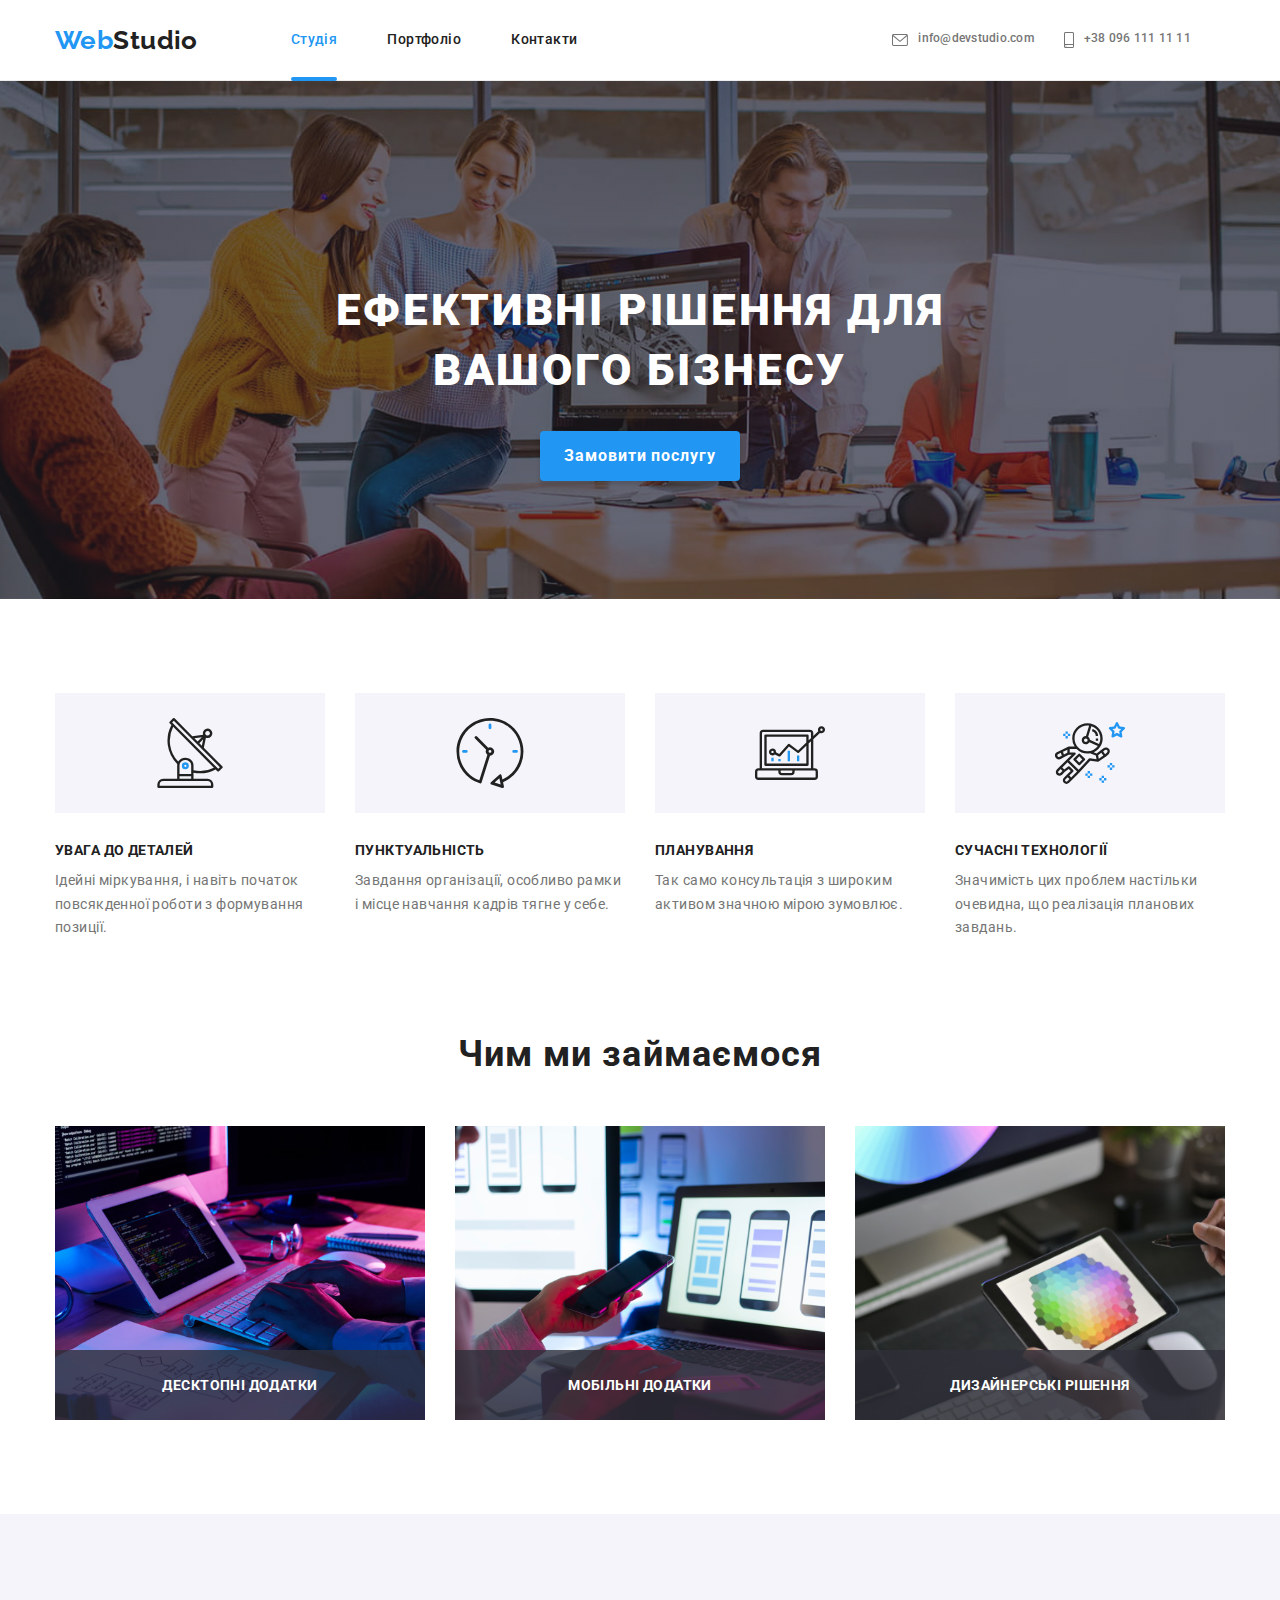
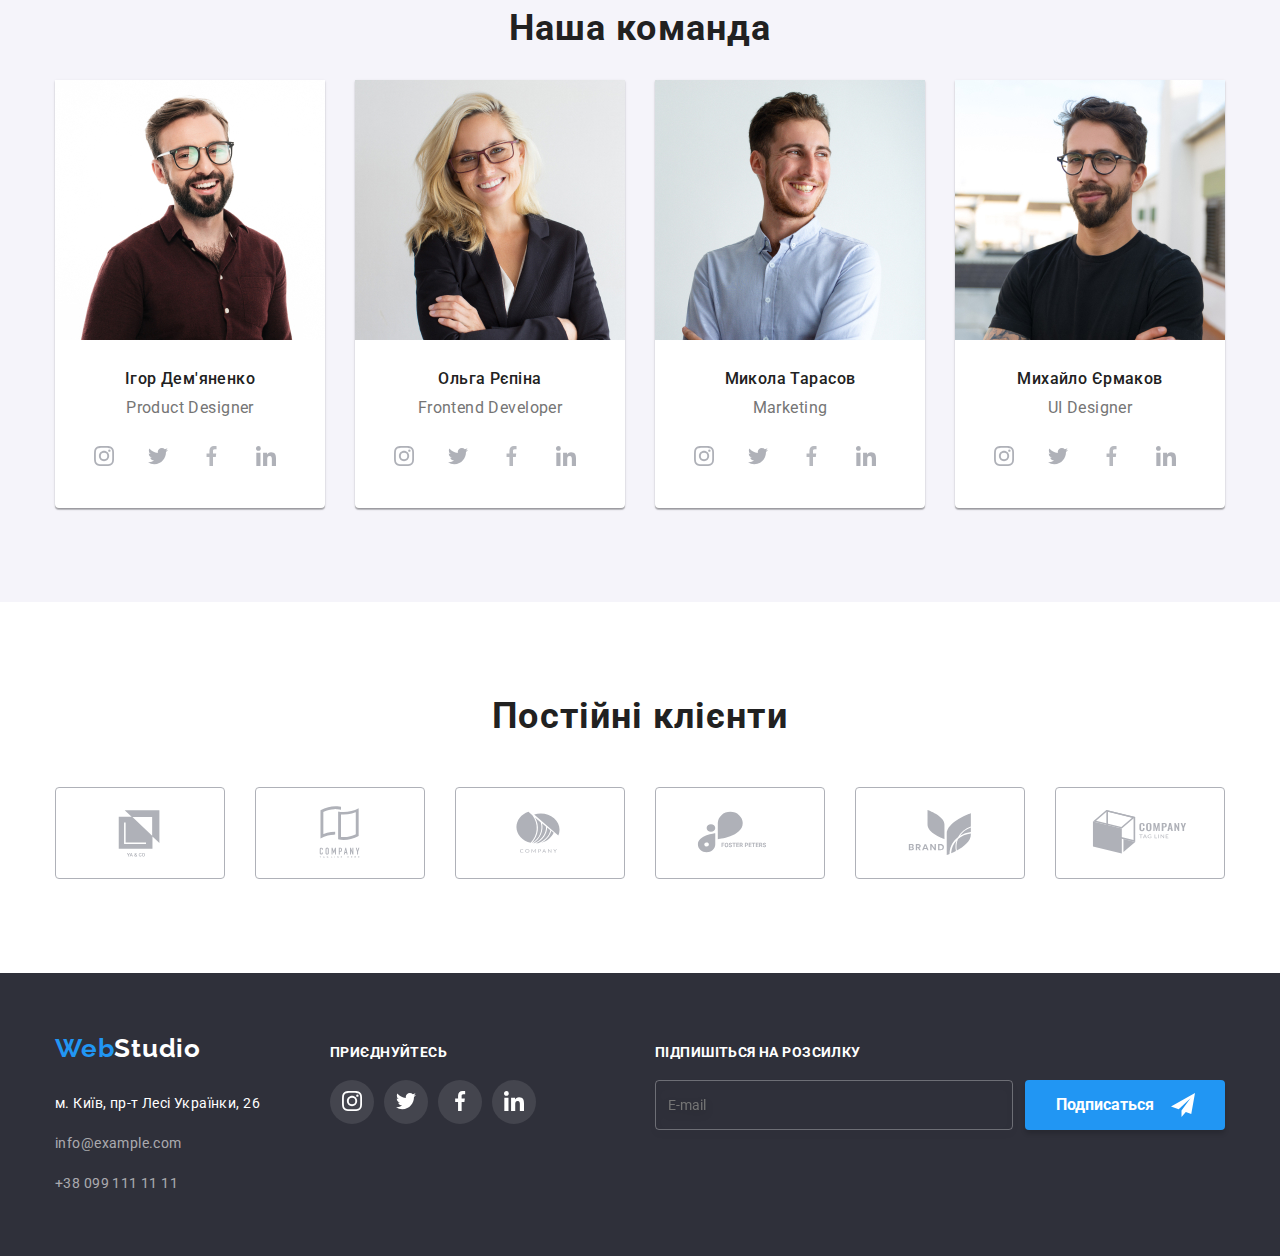
==== commit 5fd081e7: "repare faults and warnings" ====
--- a/index.html
+++ b/index.html
@@ -20,118 +20,127 @@
     <link rel="stylesheet" href="./css/main.min.css" />
   </head>
   <body>
-    <header class="page-header">
-      <div class="container main-nav">
-        <nav class="main-nav">
+    <div class="page-header">
+      <nav class="main-nav">
+        <div class="container main-nav">
           <a href="/" class="main-nav__logo"
             ><span class="main-nav__logotext">Web</span>Studio</a
           >
           <ul class="main-nav__list">
             <li class="main-nav__item">
-              <a href="./" class="main-nav__link current">Студия</a>
+              <a href="./" class="main-nav__link current">Студія</a>
             </li>
             <li class="main-nav__item">
-              <a href="./portfolio.html" class="main-nav__link">Портфолио</a>
+              <a href="./portfolio.html" class="main-nav__link">Портфоліо</a>
             </li>
             <li class="main-nav__item">
-              <a href="" class="main-nav__link">Контакты</a>
+              <a href="" class="main-nav__link">Контакти</a>
             </li>
           </ul>
-        </nav>
-        <ul class="main-nav__contacts">
-          <li class="main-nav__contact-link">
-            <a class="main-nav__link mail" href="mailto:info@devstudio.com">
-              <svg class="main-nav__icon" width="16px" height="12px">
-                <use href="./image/symbol-defs.svg#icon-envelope-head"></use>
-              </svg>
-              info@devstudio.com</a
-            >
-          </li>
-          <li class="main-nav__contact-link">
-            <a class="main-nav__link tel" href="tel:+380961111111">
-              <svg class="main-nav__icon" width="10px" height="16px">
-                <use href="./image/symbol-defs.svg#icon-smartphone-head"></use>
-              </svg>
-              +38 096 111 11 11</a
-            >
-          </li>
-        </ul>
-        <button type="button" class="menu-open-btn">
-          <svg class="mob_menu-icon" width="40px" height="40px">
-                <use href="./image/symbol-defs.svg#mob_menu-icon40"></use>
-              </svg>
-        </button>
-      </div>
-      <div class="mob-menu is-hidden">
-        <v class="container_mob-menu">
-          <div class="mob-menu-top">
-        <button type="button" class="menu-close-btn">
-          <svg class="icon-close_btn" width="40px" height="40px">
-                <use href="./image/symbol-defs.svg#icon-close_btn"></use>
-              </svg>
-        </button>
-        <ul class="mob-menu__list">
-            <li class="mob-menu__item">
-              <a href="./" class="mob-menu__link current">Студия</a>
-            </li>
-            <li class="mob-menu__item">
-              <a href="./portfolio.html" class="mob-menu__link">Портфолио</a>
-            </li>
-            <li class="mob-menu__item">
-              <a href="" class="mob-menu__link">Контакты</a>
+          <ul class="main-nav__contacts">
+            <li class="main-nav__contact-link">
+              <a
+                class="main-nav__link_conect mail"
+                href="mailto:info@devstudio.com"
+              >
+                <svg class="main-nav__icon" width="16px" height="12px">
+                  <use href="./image/symbol-defs.svg#icon-envelope-head"></use>
+                </svg>
+                info@devstudio.com</a
+              >
+            </li>
+            <li class="main-nav__contact-link tel">
+              <a class="main-nav__link_phone" href="tel:+380961111111">
+                <svg class="main-nav__icon" width="10px" height="16px">
+                  <use
+                    href="./image/symbol-defs.svg#icon-smartphone-head"
+                  ></use>
+                </svg>
+                +38 096 111 11 11</a
+              >
             </li>
           </ul>
-        </nav>
+          <button type="button" class="menu-open-btn">
+            <svg class="mob_menu-icon" width="40px" height="40px">
+              <use href="./image/symbol-defs.svg#mob_menu-icon40"></use>
+            </svg>
+          </button>
         </div>
-        <div class="mob-menu-bottom">
-        <ul class="mob-menu__contacts">
-          <li class="mob-menu__contact-link">
-            <a class="mob-menu__link_tel" href="tel:+380961111111">
-              +38 096 111 11 11</a
-            >
-          </li>
-          <li class="mob-menu__contact-link_mail">
-            <a class="mob-menu__link_mail" href="mailto:info@devstudio.com">
-              info@devstudio.com</a>
-          </li>
-        </ul>
-        <ul class="mob-menu__social">
+        <div class="mob-menu is-hidden">
+          <div class="container_mob-menu">
+            <div class="mob-menu-top">
+              <button type="button" class="menu-close-btn">
+                <svg class="icon-close_btn" width="40px" height="40px">
+                  <use href="./image/symbol-defs.svg#icon-close_btn"></use>
+                </svg>
+              </button>
+              <ul class="mob-menu__list">
+                <li class="mob-menu__item">
+                  <a href="./" class="mob-menu__link current">Студія</a>
+                </li>
+                <li class="mob-menu__item">
+                  <a href="./portfolio.html" class="mob-menu__link"
+                    >Портфоліо</a
+                  >
+                </li>
+                <li class="mob-menu__item">
+                  <a href="" class="mob-menu__link">Контакти</a>
+                </li>
+              </ul>
+            </div>
+
+            <div class="mob-menu-bottom">
+              <ul class="mob-menu__contacts">
+                <li class="mob-menu__contact-link">
+                  <a class="mob-menu__link_tel" href="tel:+380961111111">
+                    +38 096 111 11 11</a
+                  >
+                </li>
+                <li class="mob-menu__contact-link_mail">
+                  <a
+                    class="mob-menu__link_mail"
+                    href="mailto:info@devstudio.com"
+                  >
+                    info@devstudio.com</a
+                  >
+                </li>
+              </ul>
+              <ul class="mob-menu__social">
                 <li class="mob-menu__social-item">
                   <a href="https://www.instagram.com" class="mob-menu__sllink">
-                  Instagram
+                    Instagram
                   </a>
                 </li>
 
                 <li class="mob-menu__social-item">
                   <a href="https://www.twitter.com" class="mob-menu__sllink">
-                  Twitter
+                    Twitter
                   </a>
                 </li>
 
                 <li class="mob-menu__social-item">
                   <a href="https://www.facebook.com" class="mob-menu__sllink">
-                  Facebook
+                    Facebook
                   </a>
                 </li>
                 <li class="mob-menu__social-item">
                   <a href="https://www.linkedin.com" class="mob-menu__sllink">
-                  Linkedin 
-                  </a>
-                </li>
-          </ul>
+                    Linkedin
+                  </a>
+                </li>
+              </ul>
+            </div>
           </div>
-      </div>
-    </header>
+        </div>
+      </nav>
+    </div>
     <main class="hero">
       <section class="hero-page">
         <!-- <div class="container"> -->
-          <h1 class="hero-page__title">
-            Ефективні рішення для вашого бізнесу
-          </h1>
-          <button type="button" class="hero-page__button" data-modal-open>
-            Замовити послугу
-          </button>
-        </div>
+        <h1 class="hero-page__title">Ефективні рішення для вашого бізнесу</h1>
+        <button type="button" class="hero-page__button" data-modal-open>
+          Замовити послугу
+        </button>
       </section>
 
       <section class="prefences section">
@@ -146,7 +155,8 @@
               </div>
               <h3 class="prefences__title">УВАГА ДО ДЕТАЛЕЙ</h3>
               <p>
-                Ідейні міркування, і навіть початок повсякденної роботи з формування позиції.
+                Ідейні міркування, і навіть початок повсякденної роботи з
+                формування позиції.
               </p>
             </li>
             <li class="prefences__item icon-clock">
@@ -157,7 +167,8 @@
               </div>
               <h3 class="prefences__title">ПУНКТУАЛЬНІСТЬ</h3>
               <p>
-                Завдання організації, особливо рамки і місце навчання кадрів тягне у себе.
+                Завдання організації, особливо рамки і місце навчання кадрів
+                тягне у себе.
               </p>
             </li>
             <li class="prefences__item icon-pc">
@@ -179,7 +190,8 @@
               </div>
               <h3 class="prefences__title">СУЧАСНІ ТЕХНОЛОГІЇ</h3>
               <p>
-                Значимість цих проблем настільки очевидна, що реалізація планових завдань.
+                Значимість цих проблем настільки очевидна, що реалізація
+                планових завдань.
               </p>
             </li>
           </ul>
@@ -228,30 +240,38 @@
           <ul class="our-team__list">
             <li class="our-team__item">
               <picture>
-              <source 
-              srcset="./image/Product_Designer-desktop-1x.jpeg 1x,
-              ./image/Product_Designer-desktop-2x.jpeg 2x" 
-              media="(min-width: 1200px)"
-              />
-              <source srcset="./image/Product_Designer-tablet-1x.jpeg 1x,
-              ./image/Product_Designer-tablet-2x.jpeg 2x" 
-              media="(min-width: 768px)"
-              />
-              <source srcset="./image/Product_Designer.jpg 1x,
-              ./image/Product_Designer-2x.jpeg 2x" 
-              media="(min-width: 320px)"
-              />
-              <img
-              srcset="./image/Product_Designer.jpg 1x,
-              ./image/Product_Designer-2x.jpeg 2x"
-
-                src="./image/Product_Designer.jpg"
-                alt="Product_designer"
-                width="270"
-              />
+                <source
+                  srcset="
+                    ./image/Product_Designer-desktop-1x.jpeg 1x,
+                    ./image/Product_Designer-desktop-2x.jpeg 2x
+                  "
+                  media="(min-width: 1200px)"
+                />
+                <source
+                  srcset="
+                    ./image/Product_Designer-tablet-1x.jpeg 1x,
+                    ./image/Product_Designer-tablet-2x.jpeg 2x
+                  "
+                  media="(min-width: 768px)"
+                />
+                <source
+                  srcset="
+                    ./image/Product_Designer.jpg     1x,
+                    ./image/Product_Designer-2x.jpeg 2x
+                  "
+                  media="(min-width: 320px)"
+                />
+                <img
+                  srcset="
+                    ./image/Product_Designer.jpg     1x,
+                    ./image/Product_Designer-2x.jpeg 2x
+                  "
+                  src="./image/Product_Designer.jpg"
+                  alt="Product_designer"
+                  width="270"
+                />
               </picture>
 
-              
               <h3 class="our-team__name">Ігор Дем'яненко</h3>
               <p>Product Designer</p>
               <ul class="our-team__social">
@@ -289,27 +309,36 @@
             </li>
             <li class="our-team__item">
               <picture>
-              <source 
-              srcset="./image/Frontend_Developer-desktop-1x.jpeg 1x,
-              ./image/Frontend_Developer-desktop-2x.jpeg 2x" 
-              media="(min-width: 1200px)"
-              />
-              <source srcset="./image/Frontend_Developer-tablet-1x.jpeg 1x,
-              ./image/Frontend_Developer-tablet-2x.jpeg 2x" 
-              media="(min-width: 768px)"
-              />
-              <source srcset="./image/Frontend_Developer.jpg 1x,
-              ./image/Frontend_Developer-2x.jpeg 2x" 
-              media="(min-width: 320px)"
-              />
-              <img
-              srcset="./image/Frontend_Developer.jpg 1x,
-              ./image/Frontend_Developer-2x.jpeg 2x"
-
-                src="./image/Frontend_Developer.jpg"
-                alt="Frontend_Developer"
-                width="270"
-              />
+                <source
+                  srcset="
+                    ./image/Frontend_Developer-desktop-1x.jpeg 1x,
+                    ./image/Frontend_Developer-desktop-2x.jpeg 2x
+                  "
+                  media="(min-width: 1200px)"
+                />
+                <source
+                  srcset="
+                    ./image/Frontend_Developer-tablet-1x.jpeg 1x,
+                    ./image/Frontend_Developer-tablet-2x.jpeg 2x
+                  "
+                  media="(min-width: 768px)"
+                />
+                <source
+                  srcset="
+                    ./image/Frontend_Developer.jpg     1x,
+                    ./image/Frontend_Developer-2x.jpeg 2x
+                  "
+                  media="(min-width: 320px)"
+                />
+                <img
+                  srcset="
+                    ./image/Frontend_Developer.jpg     1x,
+                    ./image/Frontend_Developer-2x.jpeg 2x
+                  "
+                  src="./image/Frontend_Developer.jpg"
+                  alt="Frontend_Developer"
+                  width="270"
+                />
               </picture>
 
               <h3 class="our-team__name">Ольга Рєпіна</h3>
@@ -349,24 +378,36 @@
             </li>
             <li class="our-team__item">
               <picture>
-              <source 
-              srcset="./image/Marketing-desktop-1x.jpeg 1x,
-              ./image/Marketing-desktop-2x.jpeg 2x" 
-              media="(min-width: 1200px)"
-              />
-              <source srcset="./image/Marketing-tablet-1x.jpeg 1x,
-              ./image/Marketing-tablet-2x.jpeg 2x" 
-              media="(min-width: 768px)"
-              />
-              <source srcset="./image/Marketing.jpg 1x,
-              ./image/Marketing-2x.jpeg 2x" 
-              media="(min-width: 320px)"
-              />
-              <img 
-              srcset="./image/Marketing.jpg 1x,
-              ./image/Marketing-2x.jpeg 2x"
-              
-              src="./image/Marketing.jpg" alt="Marketing" width="270" />
+                <source
+                  srcset="
+                    ./image/Marketing-desktop-1x.jpeg 1x,
+                    ./image/Marketing-desktop-2x.jpeg 2x
+                  "
+                  media="(min-width: 1200px)"
+                />
+                <source
+                  srcset="
+                    ./image/Marketing-tablet-1x.jpeg 1x,
+                    ./image/Marketing-tablet-2x.jpeg 2x
+                  "
+                  media="(min-width: 768px)"
+                />
+                <source
+                  srcset="
+                    ./image/Marketing.jpg     1x,
+                    ./image/Marketing-2x.jpeg 2x
+                  "
+                  media="(min-width: 320px)"
+                />
+                <img
+                  srcset="
+                    ./image/Marketing.jpg     1x,
+                    ./image/Marketing-2x.jpeg 2x
+                  "
+                  src="./image/Marketing.jpg"
+                  alt="Marketing"
+                  width="270"
+                />
               </picture>
 
               <h3 class="our-team__name">Микола Тарасов</h3>
@@ -406,26 +447,36 @@
             </li>
             <li class="our-team__item">
               <picture>
-              <source 
-              srcset="./image/UI_Designer-desktop-1x.jpeg 1x,
-              ./image/UI_Designer-desktop-2x.jpeg 2x" 
-              media="(min-width: 1200px)"
-              />
-              <source srcset="./image/UI_Designer-tablet-1x.jpeg 1x,
-              ./image/UI_Designer-tablet-2x.jpeg 2x" 
-              media="(min-width: 768px)"
-              />
-              <source srcset="./image/UI_Designer.jpg 1x,
-              ./image/UI_Designer-2x.jpeg 2x" 
-              media="(min-width: 320px)"
-              />
-              <img
-              srcset="./image/UI_Designer.jpg 1x,
-              ./image/UI_Designer-2x.jpeg 2x"
-                src="./image/UI_Designer.jpg"
-                alt="UI_Designer"
-                width="270"
-              />
+                <source
+                  srcset="
+                    ./image/UI_Designer-desktop-1x.jpeg 1x,
+                    ./image/UI_Designer-desktop-2x.jpeg 2x
+                  "
+                  media="(min-width: 1200px)"
+                />
+                <source
+                  srcset="
+                    ./image/UI_Designer-tablet-1x.jpeg 1x,
+                    ./image/UI_Designer-tablet-2x.jpeg 2x
+                  "
+                  media="(min-width: 768px)"
+                />
+                <source
+                  srcset="
+                    ./image/UI_Designer.jpg     1x,
+                    ./image/UI_Designer-2x.jpeg 2x
+                  "
+                  media="(min-width: 320px)"
+                />
+                <img
+                  srcset="
+                    ./image/UI_Designer.jpg     1x,
+                    ./image/UI_Designer-2x.jpeg 2x
+                  "
+                  src="./image/UI_Designer.jpg"
+                  alt="UI_Designer"
+                  width="270"
+                />
               </picture>
               <h3 class="our-team__name">Михайло Єрмаков</h3>
               <p>UI Designer</p>
@@ -519,66 +570,73 @@
     <footer class="futer">
       <div class="futer container">
         <div class="futer_tablet">
-        <div class="futer__logo">
-          <a href="/" class="futer__logo-link">
-            <span class="futer__logotext">Web</span>Studio
-          </a>
-          <address class="futer_adr">
-            <ul>
-            <li class="futer__list">
-              <a
-                class="futer__adress"
-                href="https://goo.gl/maps/yd3jDt4MuSyeWMqWA"
-                >м. Київ, пр-т Лесі Українки, 26</a
-              >
-            </li>
-            <li class="futer__mail">
-              <a class="futer__link" href="mailto:info@example.com"
-                >info@example.com</a
-              >
-            </li>
-            <li class="futer__tel">
-              <a class="futer__link" href="tel:+380991111111"
-                >+38 099 111 11 11</a
-              >
-            </li>
-          </ul>
-        </div>
-        <div class="social-links">
-          <p class="social-links__text">приєднуйтесь</p>
-          <ul class="social-links__list">
-            <li class="social-links__item">
-              <a class="social-links__link" href="">
-                <svg class="social-links__logo" width="20" height="20">
-                  <use
-                    href="./image/symbol-defs.svg#icon-instagram-futer"
-                  ></use>
-                </svg>
-              </a>
-            </li>
-            <li class="social-links__item">
-              <a class="social-links__link" href="">
-                <svg class="social-links__logo" width="20" height="20">
-                  <use href="./image/symbol-defs.svg#icon-twitter-futer"></use>
-                </svg>
-              </a>
-            </li>
-            <li class="social-links__item">
-              <a class="social-links__link" href="">
-                <svg class="social-links__logo" width="20" height="20">
-                  <use href="./image/symbol-defs.svg#icon-facebook-futer"></use>
-                </svg>
-              </a>
-            </li>
-            <li class="social-links__item">
-              <a class="social-links__link" href="">
-                <svg class="social-links__logo" width="20" height="20">
-                  <use href="./image/symbol-defs.svg#icon-linkedin-futer"></use>
-                </svg>
-              </a>
-            </li>
-          </ul>
-        </div>
+          <div class="futer__logo">
+            <a href="/" class="futer__logo-link">
+              <span class="futer__logotext">Web</span>Studio
+            </a>
+            <address class="futer_adr">
+              <ul>
+                <li class="futer__list">
+                  <a
+                    class="futer__adress"
+                    href="https://goo.gl/maps/yd3jDt4MuSyeWMqWA"
+                    >м. Київ, пр-т Лесі Українки, 26</a
+                  >
+                </li>
+                <li class="futer__mail">
+                  <a class="futer__link" href="mailto:info@example.com"
+                    >info@example.com</a
+                  >
+                </li>
+                <li class="futer__tel">
+                  <a class="futer__link" href="tel:+380991111111"
+                    >+38 099 111 11 11</a
+                  >
+                </li>
+              </ul>
+            </address>
+          </div>
+          <div class="social-links">
+            <p class="social-links__text">приєднуйтесь</p>
+            <ul class="social-links__list">
+              <li class="social-links__item">
+                <a class="social-links__link" href="">
+                  <svg class="social-links__logo" width="20" height="20">
+                    <use
+                      href="./image/symbol-defs.svg#icon-instagram-futer"
+                    ></use>
+                  </svg>
+                </a>
+              </li>
+              <li class="social-links__item">
+                <a class="social-links__link" href="">
+                  <svg class="social-links__logo" width="20" height="20">
+                    <use
+                      href="./image/symbol-defs.svg#icon-twitter-futer"
+                    ></use>
+                  </svg>
+                </a>
+              </li>
+              <li class="social-links__item">
+                <a class="social-links__link" href="">
+                  <svg class="social-links__logo" width="20" height="20">
+                    <use
+                      href="./image/symbol-defs.svg#icon-facebook-futer"
+                    ></use>
+                  </svg>
+                </a>
+              </li>
+              <li class="social-links__item">
+                <a class="social-links__link" href="">
+                  <svg class="social-links__logo" width="20" height="20">
+                    <use
+                      href="./image/symbol-defs.svg#icon-linkedin-futer"
+                    ></use>
+                  </svg>
+                </a>
+              </li>
+            </ul>
+          </div>
         </div>
         <div class="futer-subscribe">
           <p class="futer-subscribe__text">Підпишіться на розсилку</p>
@@ -604,10 +662,10 @@
 
     <div class="backdrop is-hidden" data-modal>
       <div class="modal">
-        <p class="modal__title">Оставьте свои данные, мы вам перезвоним</p>
+        <p class="modal__title">Залиште свої дані, ми вам передзвонимо</p>
         <form class="modal__form">
           <div class="modal__group">
-            <label class="modal__label" for="name">Имя</label>
+            <label class="modal__label" for="name">Ім'я</label>
             <input class="modal__input" type="text" name="name" id="name" />
             <svg class="modal__icon">
               <use href="./image/symbol-iconsform.svg#icon-person"></use>
@@ -621,20 +679,20 @@
             </svg>
           </div>
           <div class="modal__group">
-            <label class="modal__label" for="mail">Почта</label>
+            <label class="modal__label" for="mail">Пошта</label>
             <input class="modal__input" type="email" name="mail" id="mail" />
             <svg class="modal__icon">
               <use href="./image/symbol-iconsform.svg#icon-email"></use>
             </svg>
           </div>
           <div class="modal__group">
-            <label for="comment">Комментарий</label>
+            <label for="comment">Коментар</label>
             <textarea
               name="comment"
               class="modal__comment"
               id="comment"
               rows="10"
-              placeholder="Введите текст"
+              placeholder="Введіть текст"
             ></textarea>
           </div>
           <div class="modal__checkbox">
@@ -645,13 +703,16 @@
                 name="checkbox"
                 value="chk"
               />
+
               <span class="modal__check-icon"></span>
-              Соглашаюсь с рассылкой и принимаю
-              <a class="modal__licence" href="">Условия договора</a>
             </label>
+            <p class="modal_check-text">
+              Погоджуюся з розсилкою та приймаю
+              <a class="modal__licence" href="">Умови договору</a>
+            </p>
           </div>
 
-          <button class="modal__submit" type="submit">Отправить</button>
+          <button class="modal__submit" type="submit">Відправити</button>
         </form>
 
         <button type="button" class="modal__close" data-modal-close>
--- a/css/main.min.css
+++ b/css/main.min.css
@@ -1,2 +1,2 @@
-:root{--primary-text-color: #757575;--title-text-color: #212121;--accent-colour: #2196f3;--white-text-colour: #ffffff;--bg-page-colour: #ffffff;--bg-button-hover: #188ce8;--bg-button-portfolio: #f5f4fa;--futer-mail-tel: rgba(255, 255, 255, 0.6);--border-bottom: #ececec;--border-portfolio: #eeeeee;--transition-cubic: cubic-bezier(0.4,0,0.2,1)}h1,h2,h3,p,ul{margin:0;padding:0}image{display:block;max-width:100%;height:auto;width:100%}body{font-family:"Roboto", sans-serif;font-size:14px;letter-spacing:0.03em;color:var(--primary-text-color);background-color:var(--bg-page-colour)}.container{margin:0 auto;width:100%;padding:0}@media screen and (min-width: 468px){.container{width:480px;padding-left:15px;padding-right:15px}}@media screen and (min-width: 768px){.container{width:768px;padding-left:15px;padding-right:15px}}@media screen and (min-width: 1200px){.container{width:1200px}}ul{list-style:none}.section{padding-top:94px;padding-bottom:94px}.hero-page__button{margin-top:30px;margin-bottom:118px;width:200px;height:50px;border-radius:4px;border:none;box-shadow:0px 4px 4px rgba(0,0,0,0.15);font-weight:700;font-size:16px;line-height:1.87;align-items:center;letter-spacing:0.06em;cursor:pointer}.hero-page__button{color:var(--bg-page-colour);background-color:var(--accent-colour);transition:background-color 250ms var(--transition-cubic);cursor:pointer}.hero-page__button:hover,.hero-page__button:focus{background-color:var(--bg-button-hover)}.main-nav__list a{display:block;padding-top:32px;padding-bottom:32px;color:var(--title-text-color);font-weight:500;line-height:1.14;text-decoration:none}.main-nav__contacts{display:none}@media screen and (min-width: 768px){.main-nav__contacts{display:block;margin-left:auto;padding-top:21px;padding-bottom:21px}}@media screen and (min-width: 1200px){.main-nav__contacts{display:flex;margin-left:315px}}.main-nav__contact-link+.main-nav__contact-link{padding-left:50px}@media screen and (min-width: 768px){.main-nav__contact-link+.main-nav__contact-link{padding:0}}.main-nav__contacts a{display:none}@media screen and (min-width: 768px){.main-nav__contacts a{display:flex;padding:0;margin-bottom:10px;font-weight:500;font-size:12px;line-height:1.17;letter-spacing:0.02em;color:#757575}}@media screen and (min-width: 1200px){.main-nav__contacts a{display:flex;align-items:center;align-items:baseline;padding-top:32px;padding-bottom:32px;padding-left:10px;color:var(--primary-text-color);font-weight:500;line-height:1.14;text-decoration:none}}.main-nav__icon{display:flex;align-self:center;margin-right:10px;fill:currentColor}.main-nav__item{position:relative}.main-nav__link{transition:color 250ms var(--transition-cubic)}.main-nav__link:hover,.main-nav__link:focus{color:var(--accent-colour)}.main-nav__list .link.current{color:var(--accent-colour)}.current::after{position:absolute;content:"";bottom:-1px;left:0;width:100%;height:4px;border-radius:2px;background-color:var(--accent-colour)}.futer-subscribe{margin-top:60px}@media screen and (min-width: 1200px){.futer-subscribe{margin-left:auto;margin-top:0}}.futer-subscribe__text{font-weight:700;font-size:14px;line-height:16px;letter-spacing:0.03em;text-transform:uppercase;color:#ffffff}.futer-subscribe__form{display:block;margin-top:20px;padding-bottom:60px}@media screen and (min-width: 1200px){.futer-subscribe__form{display:flex;margin-top:20px;padding-bottom:0;border:none}}.submit-input{margin-bottom:20px;width:450px;height:50px;border:1px solid rgba(255,255,255,0.3);filter:drop-shadow(0px 4px 4px rgba(0,0,0,0.15));border-radius:4px;background-color:transparent;outline:none;padding-left:12px;color:rgba(255,255,255,0.6);transition:border-color 250ms var(--transition-cubic)}.submit-input:hover,.submit-input:focus{border-color:var(--accent-colour)}@media screen and (min-width: 1200px){.submit-input{width:358px}}.futer-subscribe__button{position:relative;display:flex;align-items:center;width:200px;height:50px;margin-left:auto;margin-right:auto;background-color:var(--accent-colour);box-shadow:0px 4px 4px rgba(0,0,0,0.15);border-radius:4px;border-color:transparent;font-weight:700;font-size:16px;line-height:calc(30 / 16);padding-left:29px;color:#ffffff;fill:currentColor;transition:color 250ms var(--transition-cubic),background-color 250ms var(--transition-cubic)}.futer-subscribe__button:hover,.futer-subscribe__button:focus{background-color:var(--bg-page-colour);color:var(--accent-colour)}@media screen and (min-width: 1200px){.futer-subscribe__button{position:relative;display:flex;margin-left:12px}}.futer-subscribe__send{position:absolute;background-size:contain;right:28px;margin-left:10px;transition:fill 250ms var(--transition-cubic)}.futer-subscribe__button:hover+.futer-subscribe__send{fill:var(--accent-colour)}.social-links__text{margin-bottom:20px;font-weight:700;font-size:14px;line-height:16px;letter-spacing:0.03em;text-transform:uppercase;color:var(--white-text-colour)}.social-links{margin-top:60px}@media screen and (min-width: 768px){.social-links{margin-left:165px}}@media screen and (min-width: 1200px){.social-links{margin-left:70px;margin-top:0px}}.social-links__list{display:flex;justify-content:center}@media screen and (min-width: 1200px){.social-links__list{justify-content:left}}.social-links__item{display:flex;width:44px;height:44px;margin-right:10px;border-radius:50%;justify-content:center;align-items:center;background-color:rgba(255,255,255,0.1);transition:background-color 250ms var(--transition-cubic)}.social-links__item:hover{background-color:#2196f3}.social-links__item:last-child{margin-right:0}.social-links__link{fill:#fff}.social-links__logo{fill:#fff}.backdrop{width:100%;height:100%;background-color:rgba(0,0,0,0.2);position:fixed;top:0;transition:opacity 250ms var(--transition-cubic)}.modal__close-logo{position:absolute;transition:fill 250ms var(--transition-cubic)}.modal__close-logo:hover,.modal__close-logo:focus{fill:#2196f3}.modal__licence{font-weight:400;font-size:14px;line-height:1.71;letter-spacing:0.03em;margin-left:3px;text-decoration-line:underline;color:var(--accent-colour)}.modal{min-width:528px;min-height:581px;padding:40px;background-color:#ffffff;box-shadow:0px 1px 3px rgba(0,0,0,0.12),0px 1px 1px rgba(0,0,0,0.14),0px 2px 1px rgba(0,0,0,0.2);border-radius:4px;position:absolute;top:50%;left:50%;transform:translate(-50%, -50%) scale(1);transition:transform 250ms var(--transition-cubic)}.backdrop-is-hidden .modal{transform:translate(-50%, -50%) scale(0);transition:transform 250ms var(--transition-cubic)}.modal__close{position:absolute;top:8px;right:8px;width:30px;height:30px;display:flex;align-items:center;justify-content:center;border-radius:50%;border:1px solid rgba(0,0,0,0.1);cursor:pointer;background-color:#ffffff}.is-hidden{visibility:hidden;opacity:0;pointer-events:none;transition:visibility 250ms var(--transition-cubic)}.no-scroll{overflow:hidden}.modal__title{margin-bottom:12px;font-style:normal;font-weight:700;font-size:20px;line-height:23px;text-align:center;letter-spacing:0.03em;color:#212121}.modal__group{position:relative;margin-bottom:10px;display:flex;flex-direction:column}.modal__label{margin-bottom:4px;font-size:12px}.modal__input{margin:0;padding:11px 42px;border:1px solid rgba(33,33,33,0.2);border-radius:4px;transition:border-color 250ms var(--transition-cubic),fill 250ms var(--transition-cubic)}.modal__input:focus,.modal__input:hover{border-color:var(--accent-colour)}.modal__input::placeholder{font-weight:400;font-size:12px;line-height:14px;letter-spacing:0.01em;color:rgba(117,117,117,0.5)}.modal__input:hover ~ textarea{border-color:var(--accent-colour);transition:border-color 250ms var(--transition-cubic)}.textarea{transition:border-color 250ms var(--transition-cubic)}.modal__checkbox-point{display:flex;align-items:center;margin-top:20px;justify-content:center}.modal__check{position:absolute;width:1px;height:1px;margin:-1px;border:0;padding:0;clip:rect(0 0 0 0);overflow:hidden}.modal__icon{position:absolute;width:18px;height:18px;top:60%;left:15px;transform:translateY(-50%);transition:fill 250 var(--transition-cubic),border-color 250 var(--transition-cubic)}.modal__input:focus ~ .modal__icon,.modal__input:hover ~ .modal__icon{fill:var(--accent-colour);border-color:var(--accent-colour)}#comment:hover,#comment:focus{fill:var(--accent-colour);border-color:var(--accent-colour);transition:border-color 250ms var(--transition-cubic),fill 250ms var(--transition-cubic)}.modal__comment{padding:16px 12px;border:1px solid rgba(33,33,33,0.2);border-radius:4px;resize:none;height:120px;transition:fill 250ms var(--transition-cubic),border-color 250 var(--transition-cubic)}.modal__check-icon{display:inline-block;height:15px;width:16px;margin-right:8.38px;border:2px solid #212121;border-radius:2px}.modal__check:checked+.modal__check-icon{background-color:var(--accent-colour);background-image:url(../image/check.svg);background-size:contain;background-origin:border-box;border-color:var(--accent-colour);border-radius:2px}.modal__submit{display:block;width:200px;height:50px;margin-top:30px;margin-left:auto;margin-right:auto;background:#2196f3;border-color:transparent;box-shadow:0px 4px 4px rgba(0,0,0,0.15);border-radius:4px;font-weight:700;font-size:16px;line-height:1.88;align-items:center;text-align:center;letter-spacing:0.06em;color:#ffffff;transition:background-color 250ms var(--transition-cubic)}.modal__submit:hover,.modal__submit:focus{background-color:#188ce8}.portfolio__list button{padding:6px 22px;color:var(--title-text-color);background-color:var(--bg-button-portfolio);font-family:"Roboto";font-weight:500;font-size:16px;line-height:1.62;text-align:center;letter-spacing:0.03em;border-radius:4px;border:none;transition:color 250ms var(--transition-cubic),background-color 250ms var(--transition-cubic)}.portfolio__list button:hover,.portfolio__list button:focus{color:var(--white-text-colour);background-color:var(--accent-colour)}.page-header{border-bottom:1px solid var(--border-bottom)}.main-nav{display:flex;align-items:center}.main-nav__list{display:none}@media screen and (min-width: 768px){.main-nav__list{display:flex;margin-left:93px}}@media screen and (min-width: 1200px){.main-nav__list{display:flex;margin-left:93px}}.main-nav__item+.main-nav__item{margin-left:50px}.main-nav__item:last-child{margin-right:0}.main-nav__logo{color:var(--title-text-color);font-family:Raleway, sans-serif;font-weight:700;font-size:26px;line-height:1.19;text-decoration:none;transition:color 250ms var(--transition-cubic)}.main-nav__logo:hover{color:var(--accent-colour)}.main-nav__logotext{color:var(--accent-colour);font-family:Raleway, sans-serif;font-weight:700;font-size:26px;line-height:1.19;text-decoration:none}.container_mob-menu{display:flex;flex-direction:column;justify-content:space-between;height:100%;margin:0 auto;width:100%;padding-left:40px}.menu-open-btn{display:block;margin-left:auto;border:none;background-color:var(--bg-page-colour)}@media screen and (min-width: 768px){.menu-open-btn{display:none}}@media screen and (min-width: 1200px){.menu-open-btn{display:none}}.menu-close-btn{display:block;width:40px;height:40px;margin-left:auto;margin-right:21px;padding:0;border:none;background-color:var(--bg-page-colour)}.mob-menu{position:fixed;top:0;left:0;z-index:1;padding-top:21px;background-color:#fff;width:100vw;height:100vh}.main-nav__contact-link{display:none}@media screen and (min-width: 768px){.main-nav__contact-link{display:flex}}@media screen and (min-width: 1200px){.main-nav__contact-link{display:flex}}.mob-menu__item:not(:last-child){margin-bottom:32px}.mob-menu__link{font-weight:500;font-size:40px;line-height:1.175;letter-spacing:0.02em;color:#212121}.mob-menu__link:hover,.mob-menu__link:focus{color:var(--accent-colour)}.mob-menu__contact-link:not(:last-child){margin-bottom:32px}.mob-menu__link_tel{font-weight:500;font-size:34px;line-height:1.17;letter-spacing:0.02em;color:#2196F3}.mob-menu__link_mail{font-weight:500;font-size:24px;line-height:1.17;letter-spacing:0.02em;color:#757575}.mob-menu__social{display:flex;margin-top:64px;padding-bottom:48px;position:relative}.mob-menu__sllink{font-weight:500;font-size:18px;line-height:1.22;letter-spacing:0.02em;color:#2196F3}.mob-menu__social-item{padding-right:10px;padding-left:10px}.mob-menu__social-item:first-child{padding-left:0}.mob-menu__social-item:last-child{padding-right:0}.mob-menu__social-item:not(:last-child){border-right:1px solid rgba(33,33,33,0.2)}.icon-close_btn:hover,.icon-close_btn:focus{fill:var(--accent-colour);cursor:pointer}.hero-page{background-color:#2f303a;text-align:center;width:100%;padding:0;margin:0;background-image:linear-gradient(to right, rgba(47,48,58,0.4), rgba(47,48,58,0.4)),url(../image/hero-bg-mobile.jpg);background-repeat:no-repeat;background-size:cover;background-position:center}@media (min-device-pixel-ratio: 2), (min-resolution: 192dpi), (min-resolution: 2dppx){.hero-page{background-image:linear-gradient(to right, rgba(47,48,58,0.4), rgba(47,48,58,0.4)),url(../image/hero-bg-mobile-2x.jpg);background-repeat:no-repeat;background-size:cover;background-position:center}}@media screen and (min-width: 768px){.hero-page{background-image:linear-gradient(to right, rgba(47,48,58,0.4), rgba(47,48,58,0.4)),url(../image/hero-bg-tablet.jpg);background-repeat:no-repeat;background-size:cover;background-position:center}}@media screen and (min-width: 768px) and (min-device-pixel-ratio: 2), screen and (min-width: 768px) and (min-resolution: 192dpi), screen and (min-width: 768px) and (min-resolution: 2dppx){.hero-page{background-image:linear-gradient(to right, rgba(47,48,58,0.4), rgba(47,48,58,0.4)),url(../image/hero-bg-tablet-2x.jpg);background-repeat:no-repeat;background-size:cover;background-position:center}}@media screen and (min-width: 1200px){.hero-page{background-image:linear-gradient(to right, rgba(47,48,58,0.4), rgba(47,48,58,0.4)),url(../image/backround-image.jpg);background-repeat:no-repeat;background-size:cover;background-position:center}}@media screen and (min-width: 1200px) and (min-device-pixel-ratio: 2), screen and (min-width: 1200px) and (min-resolution: 192dpi), screen and (min-width: 1200px) and (min-resolution: 2dppx){.hero-page{background-image:linear-gradient(to right, rgba(47,48,58,0.4), rgba(47,48,58,0.4)),url(../image/backround-image-2x.jpg);background-repeat:no-repeat;background-size:cover;background-position:center}}.hero-page__title{padding-top:118px;max-width:360px;margin-left:auto;margin-right:auto;color:var(--white-text-colour);font-weight:900;font-size:26px;line-height:1.62;letter-spacing:0.06em;text-transform:uppercase}@media screen and (min-width: 768px){.hero-page__title{max-width:360px;font-size:26px;line-height:1.62}}@media screen and (min-width: 1200px){.hero-page__title{padding-top:200px;max-width:696px;font-size:44px;line-height:1.36}}.prefences{padding-top:60px;padding-bottom:60px}@media screen and (min-width: 768px){.prefences{padding-top:60px;padding-bottom:60px}}@media screen and (min-width: 1200px){.prefences{padding-top:94px;padding-bottom:94px}}.prefences__list{display:flex;flex-wrap:wrap;gap:30px}.prefences__item{width:100%}@media screen and (min-width: 768px){.prefences__item{width:calc((100% - 30px) / 2)}}@media screen and (min-width: 1200px){.prefences__item{width:calc((100% - 90px) / 4)}}.prefences__item:last-child{margin-right:0}.prefences__title{margin:0;color:var(--title-text-color);font-weight:700;font-size:14px;line-height:1.14;text-align:left;letter-spacing:0.03em;text-transform:uppercase}.prefences p{margin-top:10px;line-height:1.71}.prefences__pic{display:flex;width:100%;height:120px;margin-bottom:30px;justify-content:center;align-items:center;background-color:#f5f4fa}.about{display:none;padding-top:0}@media screen and (min-width: 1200px){.about{display:block;padding-top:0}}.about__title{color:var(--title-text-color);font-weight:700;font-size:36px;line-height:1.16;text-align:center;letter-spacing:0.03em}.about__item{position:relative}.about__text{position:absolute;bottom:0;left:0;display:flex;width:100%;height:70px;font-weight:700;font-size:14px;line-height:16px;text-align:center;letter-spacing:0.03em;text-transform:uppercase;align-items:center;justify-content:center;color:#ffffff;background-color:rgba(47,48,58,0.8)}.about__list{display:flex;margin-top:50px}.about__item{margin-right:30px}.about__item:last-child{margin-right:0}img{display:block;max-width:100%;height:auto;width:100%}.our-team{background-color:var(--bg-button-portfolio);padding-top:60px;padding-bottom:60px}@media screen and (min-width: 768px){.our-team{padding-top:60px;padding-bottom:60px}}@media screen and (min-width: 1200px){.our-team{padding-top:94px;padding-bottom:94px}}.our-team__title{padding-bottom:30px;color:var(--title-text-color);font-weight:700;font-size:28px;line-height:33px;text-align:center;letter-spacing:0.03em}@media screen and (min-width: 1200px){.our-team__title{font-weight:700;font-size:36px;line-height:1.16;text-align:center;letter-spacing:0.03em}}.our-team__list{display:flex;flex-wrap:wrap;gap:30px}.our-team__item{width:100%;background-color:var(--white-text-colour);box-shadow:0px 1px 3px rgba(0,0,0,0.12),0px 1px 1px rgba(0,0,0,0.14),0px 2px 1px rgba(0,0,0,0.2);border-radius:0px 0px 4px 4px}@media screen and (min-width: 768px){.our-team__item{width:calc((100% - 30px) / 2)}}@media screen and (min-width: 1200px){.our-team__item{width:calc((100% - 90px) / 4)}}.our-team__item:last-child{margin-right:0}.our-team__name{margin-top:30px;color:var(--title-text-color);font-weight:500;font-size:16px;line-height:1.18;text-align:center}.our-team p{margin-top:10px;margin-bottom:16px;font-size:16px;line-height:1.18;text-align:center}.our-team__social{display:flex;margin-bottom:30px;justify-content:center;align-items:center}.our-team__link{display:flex;width:44px;height:44px;margin-right:10px;justify-content:center;align-items:center;border-radius:50%;fill:#afb1b8;transition:fill 250ms var(--transition-cubic),background-color 250ms var(--transition-cubic)}.our-team__link:hover{background-color:#2196f3;fill:#fff}.our-team__sl-logo{transition:fill 250ms var(--transition-cubic)}.our-team__sl-logo:hover{fill:#fff}.client{padding-top:60px;padding-bottom:60px}@media screen and (min-width: 768px){.client{padding-top:60px;padding-bottom:60px}}@media screen and (min-width: 1200px){.client{padding-top:94px;padding-bottom:94px}}.clients__text{color:var(--title-text-color);font-weight:700;font-size:28px;line-height:33px;text-align:center;letter-spacing:0.03em}@media screen and (min-width: 1200px){.clients__text{font-weight:700;font-size:36px;line-height:1.16;text-align:center;letter-spacing:0.03em}}.clients__list{display:flex;flex-wrap:wrap;gap:30px;margin-top:50px}.client__item{width:calc((100% - 30px) / 2)}@media screen and (min-width: 768px){.client__item{width:calc((100% - 60px) / 3)}}@media screen and (min-width: 1200px){.client__item{width:calc((100% - 150px) / 6)}}.client__item:last-child{margin-right:0}.clients__card{display:flex;width:100%;height:92px;justify-content:center;align-items:center;border:1px solid #afb1b8;border-radius:4px;transition:fill 250ms var(--transition-cubic),border 250ms var(--transition-cubic)}.clients__card:hover{border:1px solid #2196f3;fill:#2196f3}.clients__logo{fill:#afb1b8;transition:fill 250ms var(--transition-cubic)}.clients__card:hover .clients__logo{fill:#2196f3}.futer{background-color:#2f303a}@media screen and (min-width: 1200px){.futer{padding-top:60px;padding-bottom:60px;background-color:#2f303a}}.futer__logotext{color:var(--accent-colour);font-family:Raleway, sans-serif;font-weight:700;font-size:26px;line-height:1.19;text-decoration:none;letter-spacing:0.03em}.futer__logo-link{display:inline-block;text-decoration:none;font-style:normal;color:var(--white-text-colour);transition:color 250ms var(--transition-cubic)}.futer__list{margin-top:20px}.futer__mail{margin-top:9px}@media screen and (min-width: 768px){.futer__mail{margin-top:8px}}@media screen and (min-width: 768px){.futer__tel{margin-top:8px}}.futer__adress{font-family:'Roboto';font-style:normal;font-weight:400;text-align:center;font-size:14px;letter-spacing:0.03em;color:var(--white-text-colour);line-height:1.71;font-style:normal;transition:color 250ms var(--transition-cubic)}.futer__adress:hover{color:var(--accent-colour)}.futer__logo{padding-top:60px;color:var(--white-text-colour);font-family:Raleway, sans-serif;font-weight:700;font-size:26px;line-height:1.19;text-decoration:none;letter-spacing:0.03em;transition:color 250ms var(--transition-cubic)}.futer__logo:hover{color:var(--accent-colour)}@media screen and (min-width: 768px){.futer__logo{padding-left:76px}}@media screen and (min-width: 1200px){.futer__logo{padding-top:0;color:var(--white-text-colour);font-family:Raleway, sans-serif;font-weight:700;font-size:26px;line-height:1.19;text-decoration:none;letter-spacing:0.03em;transition:color 250ms var(--transition-cubic)}}.futer__link{font-family:'Roboto';font-style:normal;font-weight:400;font-size:14px;line-height:1.71;text-align:center;letter-spacing:0.03em;color:var(--futer-mail-tel);transition:color 250ms var(--transition-cubic)}.futer__link:hover,.futer__link:focus{color:var(--accent-colour)}.container.futer{display:block;text-align:center}@media screen and (min-width: 1200px){.container.futer{display:flex;margin-left:auto;margin-right:auto;text-align:left;align-items:baseline;padding-top:0;padding-bottom:0}}.futer_tablet{display:block;align-items:baseline}@media screen and (min-width: 768px){.futer_tablet{display:flex}}.portfolio{background-color:var(--white-text-colour);margin:0 auto;width:100%}.portfolio__list{display:flex;flex-wrap:wrap}@media screen and (min-width: 768px){.portfolio__list{justify-content:center}}.portfolio__item{margin-right:8px;margin-bottom:15px}.portfolio__item:last-child{margin-right:0}.projects{margin-top:50px;display:flex;flex-wrap:wrap;gap:30px;padding-top:40px;padding-bottom:60px}@media screen and (min-width: 768px){.projects{padding-top:30px;padding-bottom:60px}}@media screen and (min-width: 1200px){.projects{padding-top:50px;padding-bottom:94px}}a{text-decoration:none}.projects__items{width:100%;transition:box-shadow 250ms var(--transition-cubic)}@media screen and (min-width: 768px){.projects__items{width:calc((100% - 30px) / 2)}}@media screen and (min-width: 1200px){.projects__items{width:calc((100% - 60px) / 3)}}.projects__items:hover,.projects__items:focus{box-shadow:0px 1px 1px rgba(0,0,0,0.12),0px 4px 4px rgba(0,0,0,0.06),1px 4px 6px rgba(0,0,0,0.16)}.projects__overlay{position:relative;overflow:hidden}.projects__title{position:absolute;top:0;left:0;width:100%;height:100%;transform:translateY(100%);display:inline-block;padding:63px 24px;font-size:18px;line-height:1.56;letter-spacing:0.03em;color:#ffffff;transition:transform 250ms var(--transition-cubic),background-color 250ms var(--transition-cubic)}.projects__cards:hover .projects__title{transform:translateY(0%);background-color:rgba(33,150,243,0.9);transition:transform 250ms var(--transition-cubic)}.projects__cards{transition:box-shadow 250ms var(--transition-cubic)}.projects__cards:hover,.projects__cards:focus{display:block;box-shadow:0px 1px 1px rgba(0,0,0,0.12),0px 4px 4px rgba(0,0,0,0.06),1px 4px 6px rgba(0,0,0,0.16)}.project__naming{padding:20px 24px;border-bottom:1px solid var(--border-portfolio);border-left:1px solid var(--border-portfolio);border-right:1px solid var(--border-portfolio)}.project__name{color:var(--title-text-color);font-weight:700;font-size:18px;line-height:2;letter-spacing:0.06em}.first__card{padding-bottom:56px}@media screen and (min-width: 1200px){.first__card{padding-bottom:20px}}.main-project-group{margin-top:4px;color:var(--primary-text-color);font-size:16px;line-height:1.88;letter-spacing:0.03em}
+:root{--primary-text-color: #757575;--title-text-color: #212121;--accent-colour: #2196f3;--white-text-colour: #ffffff;--bg-page-colour: #ffffff;--bg-button-hover: #188ce8;--bg-button-portfolio: #f5f4fa;--futer-mail-tel: rgba(255, 255, 255, 0.6);--border-bottom: #ececec;--border-portfolio: #eeeeee;--transition-cubic: cubic-bezier(0.4,0,0.2,1)}h1,h2,h3,p,ul{margin:0;padding:0}image{display:block;max-width:100%;height:auto;width:100%}body{font-family:"Roboto", sans-serif;font-size:14px;letter-spacing:0.03em;color:var(--primary-text-color);background-color:var(--bg-page-colour)}.container{margin:0 auto;width:100%;padding:0}@media screen and (min-width: 320px){.container{min-width:320px;padding-left:15px;padding-right:15px}}@media screen and (min-width: 768px){.container{width:768px;padding-left:15px;padding-right:15px}}@media screen and (min-width: 1200px){.container{width:1200px}}ul{list-style:none}.section{padding-top:94px;padding-bottom:94px}.hero-page__button{margin-top:30px;margin-bottom:118px;width:200px;height:50px;border-radius:4px;border:none;box-shadow:0px 4px 4px rgba(0,0,0,0.15);font-weight:700;font-size:16px;line-height:1.87;align-items:center;letter-spacing:0.06em;cursor:pointer}.hero-page__button{color:var(--bg-page-colour);background-color:var(--accent-colour);transition:background-color 250ms var(--transition-cubic);cursor:pointer}.hero-page__button:hover,.hero-page__button:focus{background-color:var(--bg-button-hover)}.main-nav__link{display:block;padding-top:32px;padding-bottom:32px;color:var(--title-text-color);font-weight:500;line-height:1.14;text-decoration:none}.current{color:var(--accent-colour)}.main-nav__contacts{display:none}@media screen and (min-width: 768px){.main-nav__contacts{display:block;margin-left:auto;padding-top:21px;padding-bottom:21px}}@media screen and (min-width: 1200px){.main-nav__contacts{display:flex;margin-left:315px;padding-top:0;padding-bottom:0}}.main-nav__contact-link+.main-nav__contact-link{padding-left:50px}@media screen and (min-width: 768px){.main-nav__contact-link+.main-nav__contact-link{padding:0}}@media screen and (min-width: 1200px){.main-nav__contact-link+.main-nav__contact-link{padding-left:30px}}.main-nav__link_conect{display:none;font-style:normal;font-weight:500;font-size:14px;line-height:1.14;letter-spacing:0.02em;color:#757575}@media screen and (min-width: 768px){.main-nav__link_conect{display:flex;padding:0;margin-bottom:10px;font-weight:500;font-size:12px;line-height:1.17;letter-spacing:0.02em;color:#757575}}@media screen and (min-width: 1200px){.main-nav__link_conect{display:flex;align-items:center;align-items:baseline;padding-top:32px;padding-bottom:32px;margin-bottom:0;color:var(--primary-text-color);font-weight:500;line-height:1.14;text-decoration:none}}.main-nav__link_phone{display:none;font-style:normal;font-weight:500;font-size:14px;line-height:1.14;letter-spacing:0.02em;color:#757575}@media screen and (min-width: 768px){.main-nav__link_phone{display:flex;padding:0;margin-bottom:0;font-weight:500;font-size:12px;line-height:1.17;letter-spacing:0.02em;color:#757575}}@media screen and (min-width: 1200px){.main-nav__link_phone{display:flex;align-items:center;align-items:baseline;padding-top:32px;padding-bottom:32px;margin-bottom:0;color:var(--primary-text-color);font-weight:500;line-height:1.14;text-decoration:none}}.main-nav__icon{display:flex;align-self:center;margin-right:10px;fill:currentColor}.main-nav__item{position:relative}.main-nav__link{transition:color 250ms var(--transition-cubic)}.main-nav__link:hover,.main-nav__link:focus{color:var(--accent-colour)}.current::after{position:absolute;content:"";bottom:-1px;left:0;width:100%;height:4px;border-radius:2px;background-color:var(--accent-colour)}.futer-subscribe{margin-top:60px}@media screen and (min-width: 1200px){.futer-subscribe{margin-left:auto;margin-top:0}}.futer-subscribe__text{font-weight:700;font-size:14px;line-height:16px;letter-spacing:0.03em;text-transform:uppercase;color:#ffffff}.futer-subscribe__form{display:block;margin-top:20px;padding-bottom:60px}@media screen and (min-width: 1200px){.futer-subscribe__form{display:flex;margin-top:20px;padding-bottom:0;border:none}}.submit-input{margin-bottom:20px;width:100%;height:50px;border:1px solid rgba(255,255,255,0.3);filter:drop-shadow(0px 4px 4px rgba(0,0,0,0.15));border-radius:4px;background-color:transparent;outline:none;padding-left:12px;color:rgba(255,255,255,0.6);transition:border-color 250ms var(--transition-cubic)}.submit-input:hover,.submit-input:focus{border-color:var(--accent-colour)}@media screen and (min-width: 1200px){.submit-input{width:358px;margin-bottom:0}}.futer-subscribe__button{position:relative;display:flex;align-items:center;width:200px;height:50px;margin-left:auto;margin-right:auto;background-color:var(--accent-colour);box-shadow:0px 4px 4px rgba(0,0,0,0.15);border-radius:4px;border-color:transparent;font-weight:700;font-size:16px;line-height:calc(30 / 16);padding-left:29px;color:#ffffff;fill:currentColor;transition:color 250ms var(--transition-cubic),background-color 250ms var(--transition-cubic)}.futer-subscribe__button:hover,.futer-subscribe__button:focus{background-color:var(--bg-page-colour);color:var(--accent-colour)}@media screen and (min-width: 1200px){.futer-subscribe__button{position:relative;display:flex;margin-left:12px}}.futer-subscribe__send{position:absolute;background-size:contain;right:28px;margin-left:10px;transition:fill 250ms var(--transition-cubic)}.futer-subscribe__button:hover+.futer-subscribe__send{fill:var(--accent-colour)}.social-links__text{margin-bottom:20px;font-weight:700;font-size:14px;line-height:16px;letter-spacing:0.03em;text-transform:uppercase;color:var(--white-text-colour)}.social-links{margin-top:60px}@media screen and (min-width: 768px){.social-links{margin-left:165px}}@media screen and (min-width: 1200px){.social-links{margin-left:70px;margin-top:0px}}.social-links__list{display:flex;justify-content:center}@media screen and (min-width: 1200px){.social-links__list{justify-content:left}}.social-links__item{display:flex;width:44px;height:44px;margin-right:10px;border-radius:50%;justify-content:center;align-items:center;background-color:rgba(255,255,255,0.1);transition:background-color 250ms var(--transition-cubic)}.social-links__item:hover{background-color:#2196f3}.social-links__item:last-child{margin-right:0}.social-links__link{fill:#fff}.social-links__logo{fill:#fff}.backdrop{width:100%;height:100%;background-color:rgba(0,0,0,0.2);position:fixed;top:0;transition:opacity 250ms var(--transition-cubic)}.modal__close-logo{position:absolute;transition:fill 250ms var(--transition-cubic)}.modal__close-logo:hover,.modal__close-logo:focus{fill:#2196f3}.modal__licence{font-weight:400;font-size:12px;line-height:1.17;letter-spacing:0.03em;text-decoration-line:underline;color:var(--accent-colour)}@media screen and (min-width: 1200px){.modal__licence{font-size:14px;line-height:1.71;letter-spacing:0.03em}}.modal{width:100%;max-width:450px;max-height:609px;padding:40px 40px;background-color:#ffffff;box-shadow:0px 1px 3px rgba(0,0,0,0.12),0px 1px 1px rgba(0,0,0,0.14),0px 2px 1px rgba(0,0,0,0.2);border-radius:4px;position:absolute;top:50%;left:50%;transform:translate(-50%, -50%) scale(1);transition:transform 250ms var(--transition-cubic)}.backdrop-is-hidden .modal{transform:translate(-50%, -50%) scale(0);transition:transform 250ms var(--transition-cubic)}@media screen and (min-width: 1200px){.modal{min-width:528px;min-height:581px}}.modal__close{position:absolute;top:8px;right:8px;width:30px;height:30px;display:flex;align-items:center;justify-content:center;border-radius:50%;border:1px solid rgba(0,0,0,0.1);cursor:pointer;background-color:#ffffff}.is-hidden{visibility:hidden;opacity:0;pointer-events:none;transition:visibility 250ms var(--transition-cubic)}.no-scroll{overflow:hidden}.modal__title{margin-bottom:12px;font-style:normal;font-weight:700;font-size:20px;line-height:1.5;text-align:center;letter-spacing:0.03em;color:#212121}@media screen and (min-width: 1200px){.modal__title{line-height:1.15}}.modal__group{position:relative;margin-bottom:10px;display:flex;flex-direction:column}.modal__label{margin-bottom:4px;font-size:12px}.modal__input{margin:0;padding:11px 42px;border:1px solid rgba(33,33,33,0.2);border-radius:4px;transition:border-color 250ms var(--transition-cubic),fill 250ms var(--transition-cubic)}.modal__input:focus,.modal__input:hover{border-color:var(--accent-colour)}.modal__input::placeholder{font-weight:400;font-size:14px;line-height:1.14;letter-spacing:0.01em;color:rgba(117,117,117,0.5)}@media screen and (min-width: 1200px){.modal__input::placeholder{font-size:12px;line-height:1.17;letter-spacing:0.01em}}.modal__input:hover ~ textarea{border-color:var(--accent-colour);transition:border-color 250ms var(--transition-cubic)}.textarea{transition:border-color 250ms var(--transition-cubic)}.modal__checkbox-point{display:flex;align-items:center;margin-top:20px;justify-content:left}@media screen and (min-width: 1200px){.modal__checkbox-point{justify-content:center}}.modal__check{position:absolute;width:1px;height:1px;margin:-1px;border:0;padding:0;clip:rect(0 0 0 0);overflow:hidden}.modal__icon{position:absolute;width:18px;height:18px;top:60%;left:15px;transform:translateY(-50%);transition:fill 250 var(--transition-cubic),border-color 250 var(--transition-cubic)}.modal__input:focus ~ .modal__icon,.modal__input:hover ~ .modal__icon{fill:var(--accent-colour);border-color:var(--accent-colour)}#comment:hover,#comment:focus{fill:var(--accent-colour);border-color:var(--accent-colour);transition:border-color 250ms var(--transition-cubic),fill 250ms var(--transition-cubic)}.modal__comment{padding:12px 16px;border:1px solid rgba(33,33,33,0.2);border-radius:4px;resize:none;height:120px;transition:fill 250ms var(--transition-cubic),border-color 250 var(--transition-cubic)}@media screen and (min-width: 1200px){.modal__comment{padding:16px 12px}}.modal__checkbox{display:flex;align-items:baseline}@media screen and (min-width: 1200px){.modal__checkbox{justify-content:center}}.modal__check-icon{display:inline-block;height:15px;width:16px;margin-right:8.38px;border:2px solid #212121;border-radius:2px}.modal__check:checked+.modal__check-icon{background-color:var(--accent-colour);background-image:url(../image/check.svg);background-size:contain;background-origin:border-box;border-color:var(--accent-colour);border-radius:2px}.modal_check-text{font-size:12px;line-height:14px;letter-spacing:0.03em;color:#757575}.modal__submit{display:block;width:200px;height:50px;margin-top:30px;margin-left:auto;margin-right:auto;background:#2196f3;border-color:transparent;box-shadow:0px 4px 4px rgba(0,0,0,0.15);border-radius:4px;font-weight:700;font-size:16px;line-height:1.88;align-items:center;text-align:center;letter-spacing:0.06em;color:#ffffff;transition:background-color 250ms var(--transition-cubic)}.modal__submit:hover,.modal__submit:focus{background-color:#188ce8}.portfolio__list button{padding:6px 22px;color:var(--title-text-color);background-color:var(--bg-button-portfolio);font-family:"Roboto";font-weight:500;font-size:16px;line-height:1.62;text-align:center;letter-spacing:0.03em;border-radius:4px;border:none;transition:color 250ms var(--transition-cubic),background-color 250ms var(--transition-cubic)}.portfolio__list button:hover,.portfolio__list button:focus{color:var(--white-text-colour);background-color:var(--accent-colour)}.page-header{border-bottom:1px solid var(--border-bottom)}.main-nav{display:flex;align-items:center}.main-nav__list{display:none}@media screen and (min-width: 768px){.main-nav__list{display:flex;margin-left:93px}}@media screen and (min-width: 1200px){.main-nav__list{display:flex;margin-left:93px}}.main-nav__item+.main-nav__item{margin-left:50px}.main-nav__item:last-child{margin-right:0}.main-nav__logo{color:var(--title-text-color);font-family:Raleway, sans-serif;font-weight:700;font-size:26px;line-height:1.19;text-decoration:none;transition:color 250ms var(--transition-cubic)}.main-nav__logo:hover{color:var(--accent-colour)}.main-nav__logotext{color:var(--accent-colour);font-family:Raleway, sans-serif;font-weight:700;font-size:26px;line-height:1.19;text-decoration:none}.container_mob-menu{display:flex;flex-direction:column;justify-content:space-between;height:100%;margin:0 auto;width:100%;padding-left:40px}.menu-open-btn{display:block;margin-left:auto;border:none;background-color:var(--bg-page-colour)}@media screen and (min-width: 768px){.menu-open-btn{display:none}}@media screen and (min-width: 1200px){.menu-open-btn{display:none}}.menu-close-btn{display:block;width:40px;height:40px;margin-left:auto;margin-right:21px;padding:0;border:none;background-color:var(--bg-page-colour)}.mob-menu{position:fixed;top:0;left:0;z-index:1;padding-top:21px;background-color:#fff;width:100vw;height:100vh}.main-nav__contact-link{display:none}@media screen and (min-width: 768px){.main-nav__contact-link{display:flex}}@media screen and (min-width: 1200px){.main-nav__contact-link{display:flex}}.mob-menu__item:not(:last-child){margin-bottom:32px}.mob-menu__link{font-weight:500;font-size:40px;line-height:1.175;letter-spacing:0.02em;color:#212121}.mob-menu__link.current{color:var(--accent-colour)}.mob-menu__link:hover,.mob-menu__link:focus{color:var(--accent-colour)}.mob-menu__contact-link:not(:last-child){margin-bottom:32px}.mob-menu__link_tel{font-weight:500;font-size:34px;line-height:1.17;letter-spacing:0.02em;color:#2196F3}.mob-menu__link_mail{font-weight:500;font-size:24px;line-height:1.17;letter-spacing:0.02em;color:#757575}.mob-menu__social{display:flex;margin-top:64px;padding-bottom:48px;position:relative}.mob-menu__sllink{font-weight:500;font-size:18px;line-height:1.22;letter-spacing:0.02em;color:#2196F3}.mob-menu__social-item{padding-right:10px;padding-left:10px}.mob-menu__social-item:first-child{padding-left:0}.mob-menu__social-item:last-child{padding-right:0}.mob-menu__social-item:not(:last-child){border-right:1px solid rgba(33,33,33,0.2)}.icon-close_btn:hover,.icon-close_btn:focus{fill:var(--accent-colour);cursor:pointer}.hero-page{background-color:#2f303a;text-align:center;width:100%;padding:0;margin:0;background-image:linear-gradient(to right, rgba(47,48,58,0.4), rgba(47,48,58,0.4)),url(../image/hero-bg-mobile.jpg);background-repeat:no-repeat;background-size:cover;background-position:center}@media (min-device-pixel-ratio: 2), (min-resolution: 192dpi), (min-resolution: 2dppx){.hero-page{background-image:linear-gradient(to right, rgba(47,48,58,0.4), rgba(47,48,58,0.4)),url(../image/hero-bg-mobile-2x.jpg);background-repeat:no-repeat;background-size:cover;background-position:center}}@media screen and (min-width: 768px){.hero-page{background-image:linear-gradient(to right, rgba(47,48,58,0.4), rgba(47,48,58,0.4)),url(../image/hero-bg-tablet.jpg);background-repeat:no-repeat;background-size:cover;background-position:center}}@media screen and (min-width: 768px) and (min-device-pixel-ratio: 2), screen and (min-width: 768px) and (min-resolution: 192dpi), screen and (min-width: 768px) and (min-resolution: 2dppx){.hero-page{background-image:linear-gradient(to right, rgba(47,48,58,0.4), rgba(47,48,58,0.4)),url(../image/hero-bg-tablet-2x.jpg);background-repeat:no-repeat;background-size:cover;background-position:center}}@media screen and (min-width: 1200px){.hero-page{background-image:linear-gradient(to right, rgba(47,48,58,0.4), rgba(47,48,58,0.4)),url(../image/backround-image.jpg);background-repeat:no-repeat;background-size:cover;background-position:center}}@media screen and (min-width: 1200px) and (min-device-pixel-ratio: 2), screen and (min-width: 1200px) and (min-resolution: 192dpi), screen and (min-width: 1200px) and (min-resolution: 2dppx){.hero-page{background-image:linear-gradient(to right, rgba(47,48,58,0.4), rgba(47,48,58,0.4)),url(../image/backround-image-2x.jpg);background-repeat:no-repeat;background-size:cover;background-position:center}}.hero-page__title{padding-top:118px;max-width:360px;margin-left:auto;margin-right:auto;color:var(--white-text-colour);font-weight:900;font-size:26px;line-height:1.62;letter-spacing:0.06em;text-transform:uppercase}@media screen and (min-width: 768px){.hero-page__title{max-width:360px;font-size:26px;line-height:1.62}}@media screen and (min-width: 1200px){.hero-page__title{padding-top:200px;max-width:696px;font-size:44px;line-height:1.36}}.prefences{padding-top:60px;padding-bottom:60px}@media screen and (min-width: 768px){.prefences{padding-top:60px;padding-bottom:60px}}@media screen and (min-width: 1200px){.prefences{padding-top:94px;padding-bottom:94px}}.prefences__list{display:flex;flex-wrap:wrap;gap:30px}.prefences__item{width:100%}@media screen and (min-width: 768px){.prefences__item{width:calc((100% - 30px) / 2)}}@media screen and (min-width: 1200px){.prefences__item{width:calc((100% - 90px) / 4)}}.prefences__item:last-child{margin-right:0}.prefences__title{margin:0;color:var(--title-text-color);font-weight:700;font-size:14px;line-height:1.14;text-align:left;letter-spacing:0.03em;text-transform:uppercase}.prefences p{margin-top:10px;line-height:1.71}.prefences__pic{display:flex;width:100%;height:120px;margin-bottom:30px;justify-content:center;align-items:center;background-color:#f5f4fa}.about{display:none;padding-top:0}@media screen and (min-width: 1200px){.about{display:block;padding-top:0}}.about__title{color:var(--title-text-color);font-weight:700;font-size:36px;line-height:1.16;text-align:center;letter-spacing:0.03em}.about__item{position:relative}.about__text{position:absolute;bottom:0;left:0;display:flex;width:100%;height:70px;font-weight:700;font-size:14px;line-height:16px;text-align:center;letter-spacing:0.03em;text-transform:uppercase;align-items:center;justify-content:center;color:#ffffff;background-color:rgba(47,48,58,0.8)}.about__list{display:flex;margin-top:50px}.about__item{margin-right:30px}.about__item:last-child{margin-right:0}img{display:block;max-width:100%;height:auto;width:100%}.our-team{background-color:var(--bg-button-portfolio);padding-top:60px;padding-bottom:60px}@media screen and (min-width: 768px){.our-team{padding-top:60px;padding-bottom:60px}}@media screen and (min-width: 1200px){.our-team{padding-top:94px;padding-bottom:94px}}.our-team__title{padding-bottom:30px;color:var(--title-text-color);font-weight:700;font-size:28px;line-height:33px;text-align:center;letter-spacing:0.03em}@media screen and (min-width: 1200px){.our-team__title{font-weight:700;font-size:36px;line-height:1.16;text-align:center;letter-spacing:0.03em}}.our-team__list{display:flex;flex-wrap:wrap;gap:30px}.our-team__item{width:100%;background-color:var(--white-text-colour);box-shadow:0px 1px 3px rgba(0,0,0,0.12),0px 1px 1px rgba(0,0,0,0.14),0px 2px 1px rgba(0,0,0,0.2);border-radius:0px 0px 4px 4px}@media screen and (min-width: 768px){.our-team__item{width:calc((100% - 30px) / 2)}}@media screen and (min-width: 1200px){.our-team__item{width:calc((100% - 90px) / 4)}}.our-team__item:last-child{margin-right:0}.our-team__name{margin-top:30px;color:var(--title-text-color);font-weight:500;font-size:16px;line-height:1.18;text-align:center}.our-team p{margin-top:10px;margin-bottom:16px;font-size:16px;line-height:1.18;text-align:center}.our-team__social{display:flex;margin-bottom:30px;justify-content:center;align-items:center}.our-team__link{display:flex;width:44px;height:44px;margin-right:10px;justify-content:center;align-items:center;border-radius:50%;fill:#afb1b8;transition:fill 250ms var(--transition-cubic),background-color 250ms var(--transition-cubic)}.our-team__link:hover{background-color:#2196f3;fill:#fff}.our-team__sl-logo{transition:fill 250ms var(--transition-cubic)}.our-team__sl-logo:hover{fill:#fff}.client{padding-top:60px;padding-bottom:60px}@media screen and (min-width: 768px){.client{padding-top:60px;padding-bottom:60px}}@media screen and (min-width: 1200px){.client{padding-top:94px;padding-bottom:94px}}.clients__text{color:var(--title-text-color);font-weight:700;font-size:28px;line-height:33px;text-align:center;letter-spacing:0.03em}@media screen and (min-width: 1200px){.clients__text{font-weight:700;font-size:36px;line-height:1.16;text-align:center;letter-spacing:0.03em}}.clients__list{display:flex;flex-wrap:wrap;gap:30px;margin-top:50px}.client__item{width:calc((100% - 30px) / 2)}@media screen and (min-width: 768px){.client__item{width:calc((100% - 60px) / 3)}}@media screen and (min-width: 1200px){.client__item{width:calc((100% - 150px) / 6)}}.client__item:last-child{margin-right:0}.clients__card{display:flex;width:100%;height:92px;justify-content:center;align-items:center;border:1px solid #afb1b8;border-radius:4px;transition:fill 250ms var(--transition-cubic),border 250ms var(--transition-cubic)}.clients__card:hover{border:1px solid #2196f3;fill:#2196f3}.clients__logo{fill:#afb1b8;transition:fill 250ms var(--transition-cubic)}.clients__card:hover .clients__logo{fill:#2196f3}.futer{background-color:#2f303a}@media screen and (min-width: 1200px){.futer{padding-top:60px;padding-bottom:60px;background-color:#2f303a}}.futer__logotext{color:var(--accent-colour);font-family:Raleway, sans-serif;font-weight:700;font-size:26px;line-height:1.19;text-decoration:none;letter-spacing:0.03em}.futer__logo-link{display:inline-block;text-decoration:none;font-style:normal;color:var(--white-text-colour);transition:color 250ms var(--transition-cubic)}.futer__list{margin-top:20px}.futer__mail{margin-top:9px}@media screen and (min-width: 768px){.futer__mail{margin-top:8px}}@media screen and (min-width: 768px){.futer__tel{margin-top:8px}}.futer__adress{font-family:'Roboto';font-style:normal;font-weight:400;text-align:center;font-size:14px;letter-spacing:0.03em;color:var(--white-text-colour);line-height:1.71;font-style:normal;transition:color 250ms var(--transition-cubic)}.futer__adress:hover{color:var(--accent-colour)}.futer__logo{padding-top:60px;color:var(--white-text-colour);font-family:Raleway, sans-serif;font-weight:700;font-size:26px;line-height:1.19;text-decoration:none;letter-spacing:0.03em;transition:color 250ms var(--transition-cubic)}.futer__logo:hover{color:var(--accent-colour)}@media screen and (min-width: 768px){.futer__logo{padding-left:76px}}@media screen and (min-width: 1200px){.futer__logo{padding-top:0;padding-left:0;color:var(--white-text-colour);font-family:Raleway, sans-serif;font-weight:700;font-size:26px;line-height:1.19;text-decoration:none;letter-spacing:0.03em;transition:color 250ms var(--transition-cubic)}}.futer__link{font-family:'Roboto';font-style:normal;font-weight:400;font-size:14px;line-height:1.71;text-align:center;letter-spacing:0.03em;color:var(--futer-mail-tel);transition:color 250ms var(--transition-cubic)}.futer__link:hover,.futer__link:focus{color:var(--accent-colour)}.container.futer{display:block;text-align:center}@media screen and (min-width: 1200px){.container.futer{display:flex;margin-left:auto;margin-right:auto;text-align:left;align-items:baseline;padding-top:0;padding-bottom:0}}.futer_tablet{display:block;align-items:baseline}@media screen and (min-width: 768px){.futer_tablet{display:flex}}.portfolio{background-color:var(--white-text-colour);margin:0 auto;width:100%}.portfolio__list{display:flex;flex-wrap:wrap;margin-top:60px}@media screen and (min-width: 768px){.portfolio__list{justify-content:center}}@media screen and (min-width: 1200px){.portfolio__list{margin-top:94px}}.portfolio__item{margin-right:8px;margin-bottom:15px}.portfolio__item:last-child{margin-right:0}@media screen and (min-width: 768px){.portfolio__item{margin-bottom:0px}}.projects{display:flex;flex-wrap:wrap;gap:30px;padding-top:40px;padding-bottom:60px}@media screen and (min-width: 768px){.projects{padding-top:30px;padding-bottom:60px}}@media screen and (min-width: 1200px){.projects{padding-top:50px;padding-bottom:94px}}a{text-decoration:none}.projects__items{width:100%;transition:box-shadow 250ms var(--transition-cubic)}@media screen and (min-width: 768px){.projects__items{width:calc((100% - 30px) / 2)}}@media screen and (min-width: 1200px){.projects__items{width:calc((100% - 60px) / 3)}}.projects__items:hover,.projects__items:focus{box-shadow:0px 1px 1px rgba(0,0,0,0.12),0px 4px 4px rgba(0,0,0,0.06),1px 4px 6px rgba(0,0,0,0.16)}.projects__overlay{position:relative;overflow:hidden}.projects__title{position:absolute;top:0;left:0;width:100%;height:100%;transform:translateY(100%);display:inline-block;padding:63px 24px;font-size:18px;line-height:1.56;letter-spacing:0.03em;color:#ffffff;transition:transform 250ms var(--transition-cubic),background-color 250ms var(--transition-cubic)}.projects__cards:hover .projects__title{transform:translateY(0%);background-color:rgba(33,150,243,0.9);transition:transform 250ms var(--transition-cubic)}.projects__cards{transition:box-shadow 250ms var(--transition-cubic)}.projects__cards:hover,.projects__cards:focus{display:block;box-shadow:0px 1px 1px rgba(0,0,0,0.12),0px 4px 4px rgba(0,0,0,0.06),1px 4px 6px rgba(0,0,0,0.16)}.project__naming{padding:20px 24px;border-bottom:1px solid var(--border-portfolio);border-left:1px solid var(--border-portfolio);border-right:1px solid var(--border-portfolio)}.project__name{color:var(--title-text-color);font-weight:700;font-size:18px;line-height:2;letter-spacing:0.06em}.first__card{padding-bottom:56px}@media screen and (min-width: 1200px){.first__card{padding-bottom:20px}}.project__group{font-style:normal;font-weight:400;font-size:16px;line-height:1.88;letter-spacing:0.03em;color:#757575}.main-project-group{margin-top:4px;color:var(--primary-text-color);font-size:16px;line-height:1.88;letter-spacing:0.03em}
 /*# sourceMappingURL=main.min.css.map */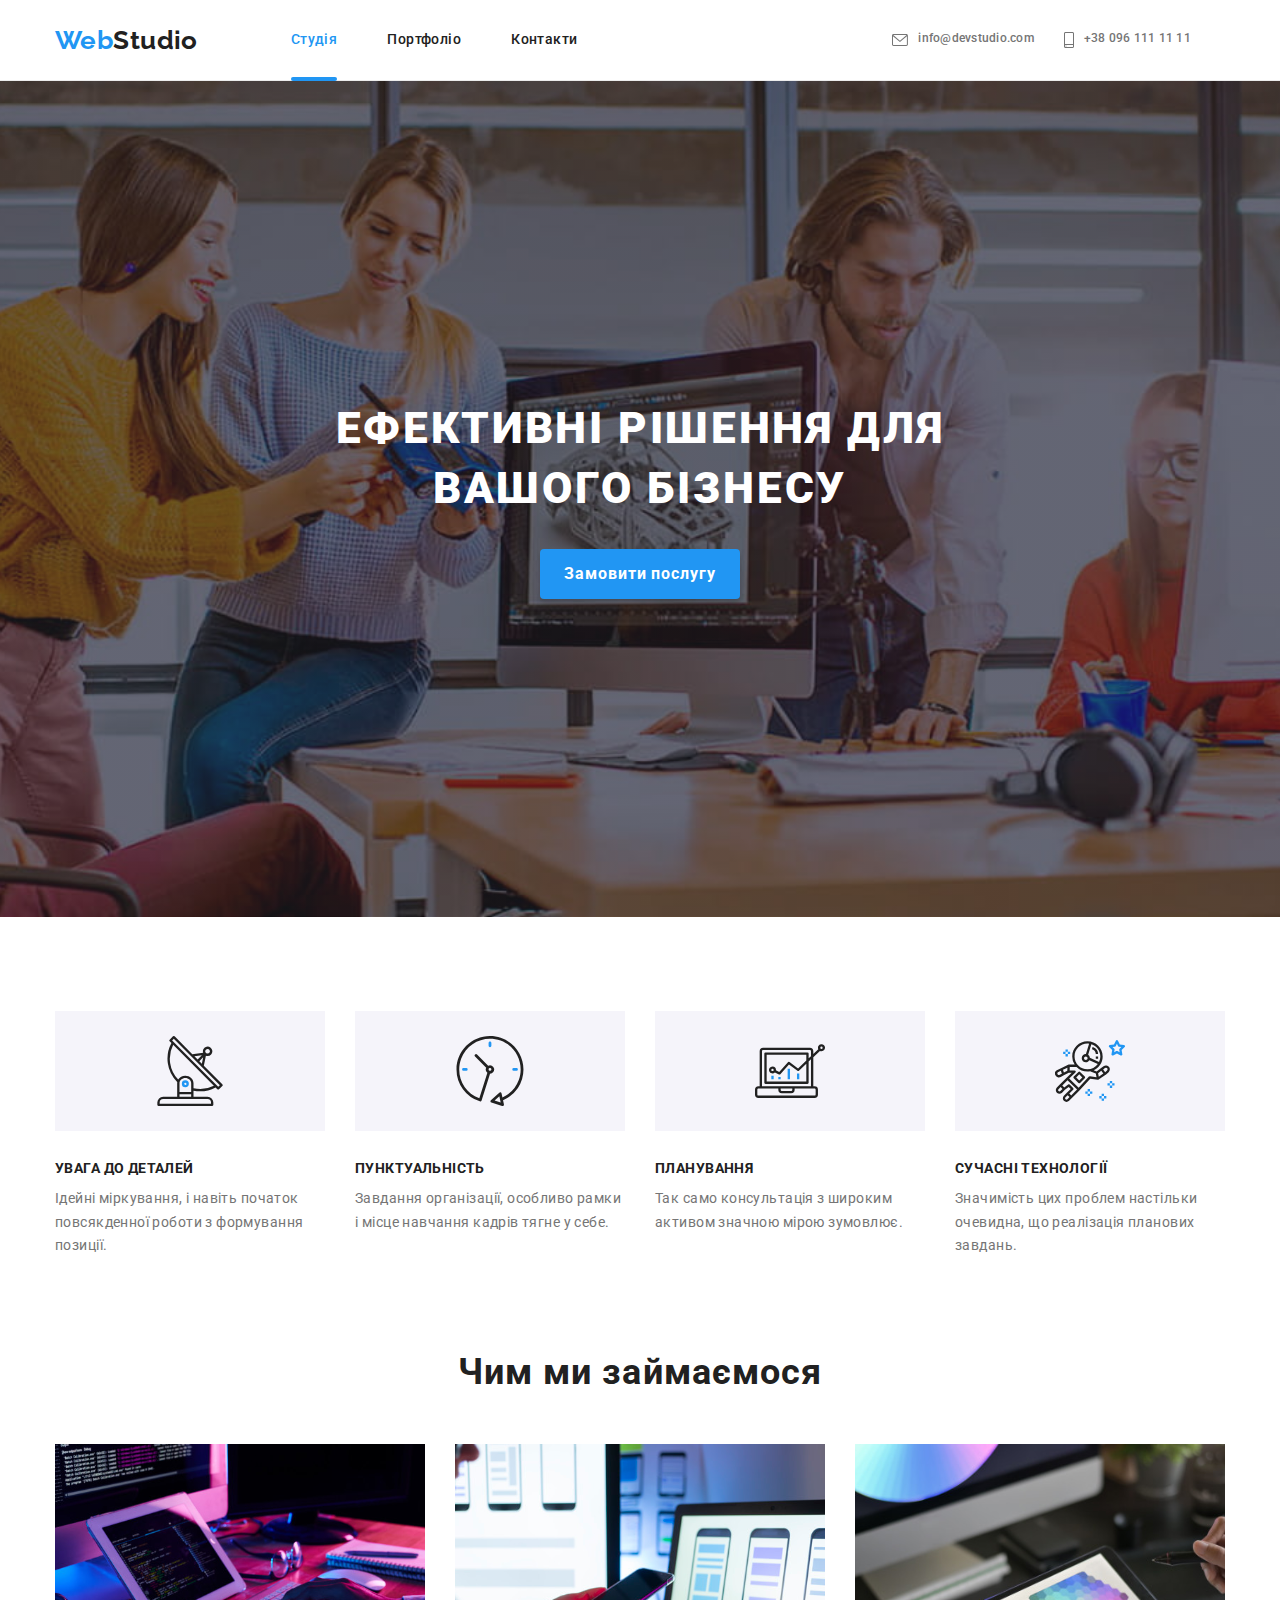
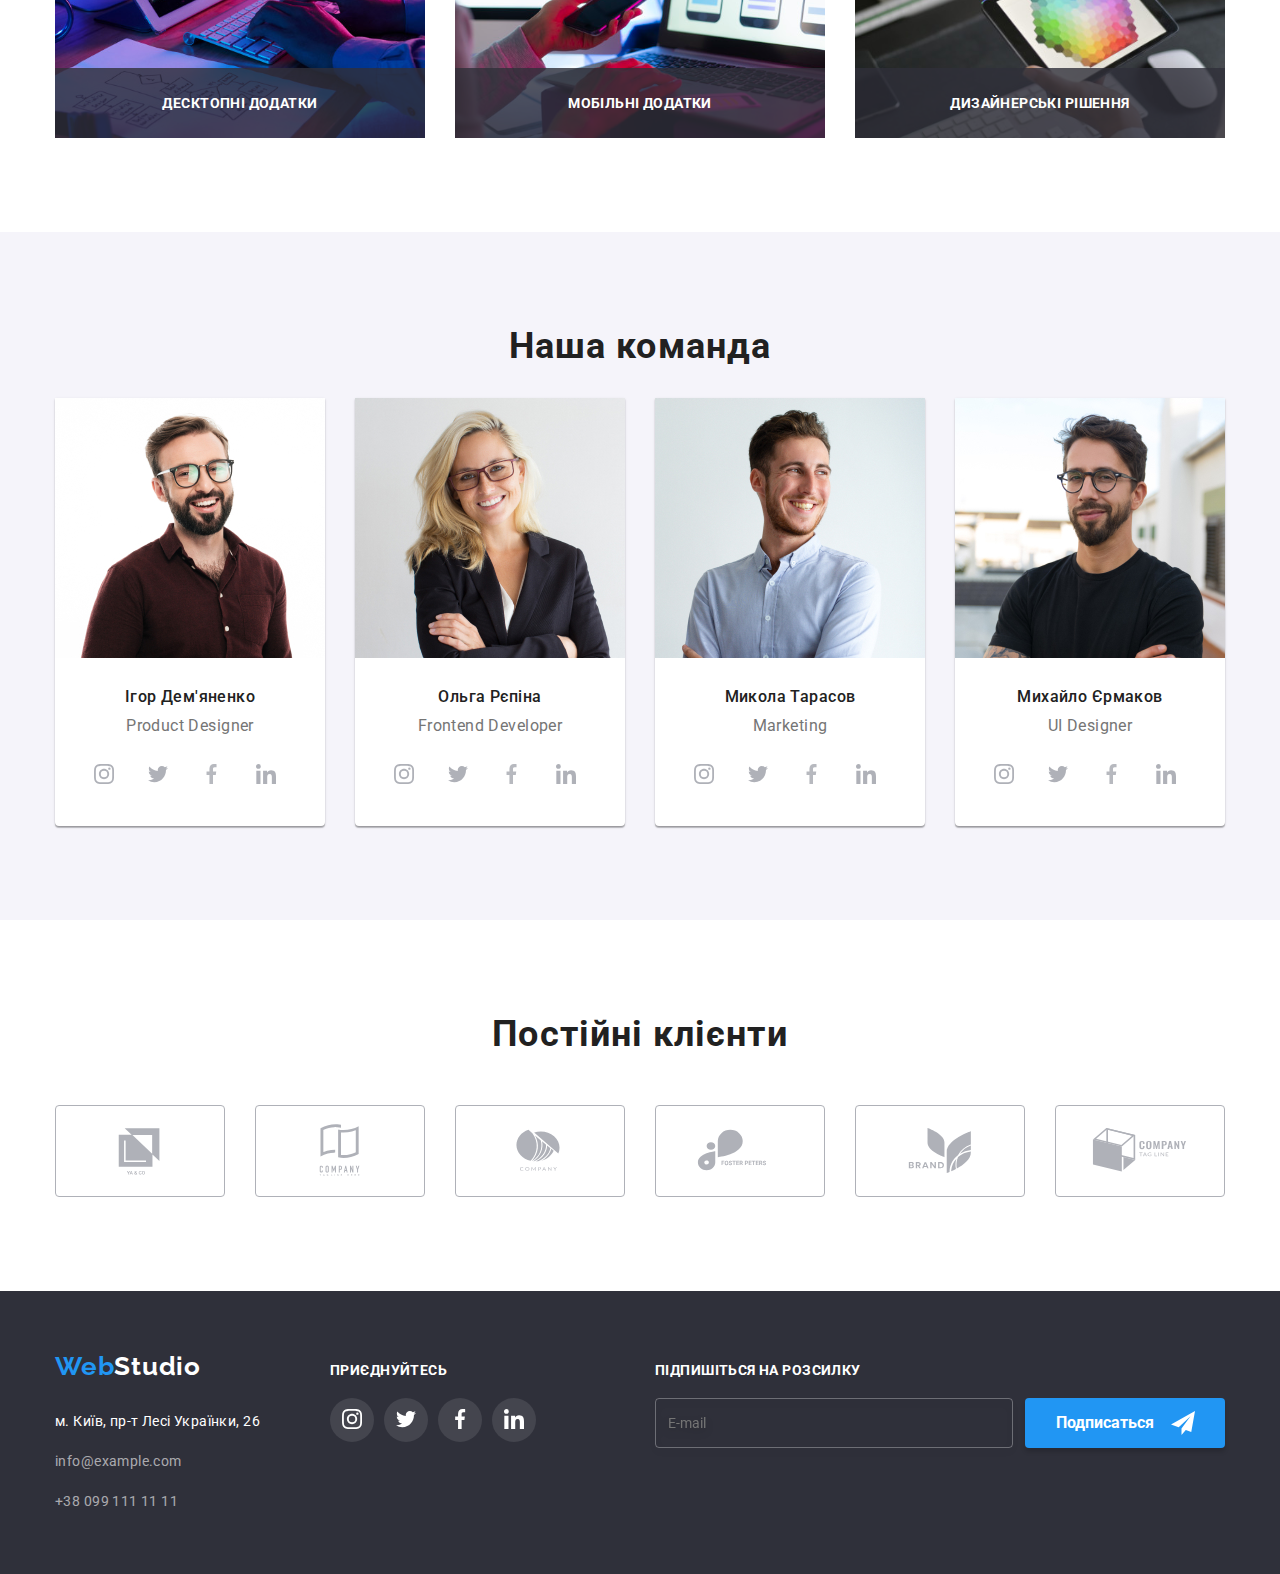
==== commit 4edfbac1: "repair" ====
--- a/index.html
+++ b/index.html
@@ -686,7 +686,7 @@
             </svg>
           </div>
           <div class="modal__group">
-            <label for="comment">Коментар</label>
+            <label class="label_name" for="comment">Коментар</label>
             <textarea
               name="comment"
               class="modal__comment"
--- a/css/main.min.css
+++ b/css/main.min.css
@@ -1,2 +1,2 @@
-:root{--primary-text-color: #757575;--title-text-color: #212121;--accent-colour: #2196f3;--white-text-colour: #ffffff;--bg-page-colour: #ffffff;--bg-button-hover: #188ce8;--bg-button-portfolio: #f5f4fa;--futer-mail-tel: rgba(255, 255, 255, 0.6);--border-bottom: #ececec;--border-portfolio: #eeeeee;--transition-cubic: cubic-bezier(0.4,0,0.2,1)}h1,h2,h3,p,ul{margin:0;padding:0}image{display:block;max-width:100%;height:auto;width:100%}body{font-family:"Roboto", sans-serif;font-size:14px;letter-spacing:0.03em;color:var(--primary-text-color);background-color:var(--bg-page-colour)}.container{margin:0 auto;width:100%;padding:0}@media screen and (min-width: 320px){.container{min-width:320px;padding-left:15px;padding-right:15px}}@media screen and (min-width: 768px){.container{width:768px;padding-left:15px;padding-right:15px}}@media screen and (min-width: 1200px){.container{width:1200px}}ul{list-style:none}.section{padding-top:94px;padding-bottom:94px}.hero-page__button{margin-top:30px;margin-bottom:118px;width:200px;height:50px;border-radius:4px;border:none;box-shadow:0px 4px 4px rgba(0,0,0,0.15);font-weight:700;font-size:16px;line-height:1.87;align-items:center;letter-spacing:0.06em;cursor:pointer}.hero-page__button{color:var(--bg-page-colour);background-color:var(--accent-colour);transition:background-color 250ms var(--transition-cubic);cursor:pointer}.hero-page__button:hover,.hero-page__button:focus{background-color:var(--bg-button-hover)}.main-nav__link{display:block;padding-top:32px;padding-bottom:32px;color:var(--title-text-color);font-weight:500;line-height:1.14;text-decoration:none}.current{color:var(--accent-colour)}.main-nav__contacts{display:none}@media screen and (min-width: 768px){.main-nav__contacts{display:block;margin-left:auto;padding-top:21px;padding-bottom:21px}}@media screen and (min-width: 1200px){.main-nav__contacts{display:flex;margin-left:315px;padding-top:0;padding-bottom:0}}.main-nav__contact-link+.main-nav__contact-link{padding-left:50px}@media screen and (min-width: 768px){.main-nav__contact-link+.main-nav__contact-link{padding:0}}@media screen and (min-width: 1200px){.main-nav__contact-link+.main-nav__contact-link{padding-left:30px}}.main-nav__link_conect{display:none;font-style:normal;font-weight:500;font-size:14px;line-height:1.14;letter-spacing:0.02em;color:#757575}@media screen and (min-width: 768px){.main-nav__link_conect{display:flex;padding:0;margin-bottom:10px;font-weight:500;font-size:12px;line-height:1.17;letter-spacing:0.02em;color:#757575}}@media screen and (min-width: 1200px){.main-nav__link_conect{display:flex;align-items:center;align-items:baseline;padding-top:32px;padding-bottom:32px;margin-bottom:0;color:var(--primary-text-color);font-weight:500;line-height:1.14;text-decoration:none}}.main-nav__link_phone{display:none;font-style:normal;font-weight:500;font-size:14px;line-height:1.14;letter-spacing:0.02em;color:#757575}@media screen and (min-width: 768px){.main-nav__link_phone{display:flex;padding:0;margin-bottom:0;font-weight:500;font-size:12px;line-height:1.17;letter-spacing:0.02em;color:#757575}}@media screen and (min-width: 1200px){.main-nav__link_phone{display:flex;align-items:center;align-items:baseline;padding-top:32px;padding-bottom:32px;margin-bottom:0;color:var(--primary-text-color);font-weight:500;line-height:1.14;text-decoration:none}}.main-nav__icon{display:flex;align-self:center;margin-right:10px;fill:currentColor}.main-nav__item{position:relative}.main-nav__link{transition:color 250ms var(--transition-cubic)}.main-nav__link:hover,.main-nav__link:focus{color:var(--accent-colour)}.current::after{position:absolute;content:"";bottom:-1px;left:0;width:100%;height:4px;border-radius:2px;background-color:var(--accent-colour)}.futer-subscribe{margin-top:60px}@media screen and (min-width: 1200px){.futer-subscribe{margin-left:auto;margin-top:0}}.futer-subscribe__text{font-weight:700;font-size:14px;line-height:16px;letter-spacing:0.03em;text-transform:uppercase;color:#ffffff}.futer-subscribe__form{display:block;margin-top:20px;padding-bottom:60px}@media screen and (min-width: 1200px){.futer-subscribe__form{display:flex;margin-top:20px;padding-bottom:0;border:none}}.submit-input{margin-bottom:20px;width:100%;height:50px;border:1px solid rgba(255,255,255,0.3);filter:drop-shadow(0px 4px 4px rgba(0,0,0,0.15));border-radius:4px;background-color:transparent;outline:none;padding-left:12px;color:rgba(255,255,255,0.6);transition:border-color 250ms var(--transition-cubic)}.submit-input:hover,.submit-input:focus{border-color:var(--accent-colour)}@media screen and (min-width: 1200px){.submit-input{width:358px;margin-bottom:0}}.futer-subscribe__button{position:relative;display:flex;align-items:center;width:200px;height:50px;margin-left:auto;margin-right:auto;background-color:var(--accent-colour);box-shadow:0px 4px 4px rgba(0,0,0,0.15);border-radius:4px;border-color:transparent;font-weight:700;font-size:16px;line-height:calc(30 / 16);padding-left:29px;color:#ffffff;fill:currentColor;transition:color 250ms var(--transition-cubic),background-color 250ms var(--transition-cubic)}.futer-subscribe__button:hover,.futer-subscribe__button:focus{background-color:var(--bg-page-colour);color:var(--accent-colour)}@media screen and (min-width: 1200px){.futer-subscribe__button{position:relative;display:flex;margin-left:12px}}.futer-subscribe__send{position:absolute;background-size:contain;right:28px;margin-left:10px;transition:fill 250ms var(--transition-cubic)}.futer-subscribe__button:hover+.futer-subscribe__send{fill:var(--accent-colour)}.social-links__text{margin-bottom:20px;font-weight:700;font-size:14px;line-height:16px;letter-spacing:0.03em;text-transform:uppercase;color:var(--white-text-colour)}.social-links{margin-top:60px}@media screen and (min-width: 768px){.social-links{margin-left:165px}}@media screen and (min-width: 1200px){.social-links{margin-left:70px;margin-top:0px}}.social-links__list{display:flex;justify-content:center}@media screen and (min-width: 1200px){.social-links__list{justify-content:left}}.social-links__item{display:flex;width:44px;height:44px;margin-right:10px;border-radius:50%;justify-content:center;align-items:center;background-color:rgba(255,255,255,0.1);transition:background-color 250ms var(--transition-cubic)}.social-links__item:hover{background-color:#2196f3}.social-links__item:last-child{margin-right:0}.social-links__link{fill:#fff}.social-links__logo{fill:#fff}.backdrop{width:100%;height:100%;background-color:rgba(0,0,0,0.2);position:fixed;top:0;transition:opacity 250ms var(--transition-cubic)}.modal__close-logo{position:absolute;transition:fill 250ms var(--transition-cubic)}.modal__close-logo:hover,.modal__close-logo:focus{fill:#2196f3}.modal__licence{font-weight:400;font-size:12px;line-height:1.17;letter-spacing:0.03em;text-decoration-line:underline;color:var(--accent-colour)}@media screen and (min-width: 1200px){.modal__licence{font-size:14px;line-height:1.71;letter-spacing:0.03em}}.modal{width:100%;max-width:450px;max-height:609px;padding:40px 40px;background-color:#ffffff;box-shadow:0px 1px 3px rgba(0,0,0,0.12),0px 1px 1px rgba(0,0,0,0.14),0px 2px 1px rgba(0,0,0,0.2);border-radius:4px;position:absolute;top:50%;left:50%;transform:translate(-50%, -50%) scale(1);transition:transform 250ms var(--transition-cubic)}.backdrop-is-hidden .modal{transform:translate(-50%, -50%) scale(0);transition:transform 250ms var(--transition-cubic)}@media screen and (min-width: 1200px){.modal{min-width:528px;min-height:581px}}.modal__close{position:absolute;top:8px;right:8px;width:30px;height:30px;display:flex;align-items:center;justify-content:center;border-radius:50%;border:1px solid rgba(0,0,0,0.1);cursor:pointer;background-color:#ffffff}.is-hidden{visibility:hidden;opacity:0;pointer-events:none;transition:visibility 250ms var(--transition-cubic)}.no-scroll{overflow:hidden}.modal__title{margin-bottom:12px;font-style:normal;font-weight:700;font-size:20px;line-height:1.5;text-align:center;letter-spacing:0.03em;color:#212121}@media screen and (min-width: 1200px){.modal__title{line-height:1.15}}.modal__group{position:relative;margin-bottom:10px;display:flex;flex-direction:column}.modal__label{margin-bottom:4px;font-size:12px}.modal__input{margin:0;padding:11px 42px;border:1px solid rgba(33,33,33,0.2);border-radius:4px;transition:border-color 250ms var(--transition-cubic),fill 250ms var(--transition-cubic)}.modal__input:focus,.modal__input:hover{border-color:var(--accent-colour)}.modal__input::placeholder{font-weight:400;font-size:14px;line-height:1.14;letter-spacing:0.01em;color:rgba(117,117,117,0.5)}@media screen and (min-width: 1200px){.modal__input::placeholder{font-size:12px;line-height:1.17;letter-spacing:0.01em}}.modal__input:hover ~ textarea{border-color:var(--accent-colour);transition:border-color 250ms var(--transition-cubic)}.textarea{transition:border-color 250ms var(--transition-cubic)}.modal__checkbox-point{display:flex;align-items:center;margin-top:20px;justify-content:left}@media screen and (min-width: 1200px){.modal__checkbox-point{justify-content:center}}.modal__check{position:absolute;width:1px;height:1px;margin:-1px;border:0;padding:0;clip:rect(0 0 0 0);overflow:hidden}.modal__icon{position:absolute;width:18px;height:18px;top:60%;left:15px;transform:translateY(-50%);transition:fill 250 var(--transition-cubic),border-color 250 var(--transition-cubic)}.modal__input:focus ~ .modal__icon,.modal__input:hover ~ .modal__icon{fill:var(--accent-colour);border-color:var(--accent-colour)}#comment:hover,#comment:focus{fill:var(--accent-colour);border-color:var(--accent-colour);transition:border-color 250ms var(--transition-cubic),fill 250ms var(--transition-cubic)}.modal__comment{padding:12px 16px;border:1px solid rgba(33,33,33,0.2);border-radius:4px;resize:none;height:120px;transition:fill 250ms var(--transition-cubic),border-color 250 var(--transition-cubic)}@media screen and (min-width: 1200px){.modal__comment{padding:16px 12px}}.modal__checkbox{display:flex;align-items:baseline}@media screen and (min-width: 1200px){.modal__checkbox{justify-content:center}}.modal__check-icon{display:inline-block;height:15px;width:16px;margin-right:8.38px;border:2px solid #212121;border-radius:2px}.modal__check:checked+.modal__check-icon{background-color:var(--accent-colour);background-image:url(../image/check.svg);background-size:contain;background-origin:border-box;border-color:var(--accent-colour);border-radius:2px}.modal_check-text{font-size:12px;line-height:14px;letter-spacing:0.03em;color:#757575}.modal__submit{display:block;width:200px;height:50px;margin-top:30px;margin-left:auto;margin-right:auto;background:#2196f3;border-color:transparent;box-shadow:0px 4px 4px rgba(0,0,0,0.15);border-radius:4px;font-weight:700;font-size:16px;line-height:1.88;align-items:center;text-align:center;letter-spacing:0.06em;color:#ffffff;transition:background-color 250ms var(--transition-cubic)}.modal__submit:hover,.modal__submit:focus{background-color:#188ce8}.portfolio__list button{padding:6px 22px;color:var(--title-text-color);background-color:var(--bg-button-portfolio);font-family:"Roboto";font-weight:500;font-size:16px;line-height:1.62;text-align:center;letter-spacing:0.03em;border-radius:4px;border:none;transition:color 250ms var(--transition-cubic),background-color 250ms var(--transition-cubic)}.portfolio__list button:hover,.portfolio__list button:focus{color:var(--white-text-colour);background-color:var(--accent-colour)}.page-header{border-bottom:1px solid var(--border-bottom)}.main-nav{display:flex;align-items:center}.main-nav__list{display:none}@media screen and (min-width: 768px){.main-nav__list{display:flex;margin-left:93px}}@media screen and (min-width: 1200px){.main-nav__list{display:flex;margin-left:93px}}.main-nav__item+.main-nav__item{margin-left:50px}.main-nav__item:last-child{margin-right:0}.main-nav__logo{color:var(--title-text-color);font-family:Raleway, sans-serif;font-weight:700;font-size:26px;line-height:1.19;text-decoration:none;transition:color 250ms var(--transition-cubic)}.main-nav__logo:hover{color:var(--accent-colour)}.main-nav__logotext{color:var(--accent-colour);font-family:Raleway, sans-serif;font-weight:700;font-size:26px;line-height:1.19;text-decoration:none}.container_mob-menu{display:flex;flex-direction:column;justify-content:space-between;height:100%;margin:0 auto;width:100%;padding-left:40px}.menu-open-btn{display:block;margin-left:auto;border:none;background-color:var(--bg-page-colour)}@media screen and (min-width: 768px){.menu-open-btn{display:none}}@media screen and (min-width: 1200px){.menu-open-btn{display:none}}.menu-close-btn{display:block;width:40px;height:40px;margin-left:auto;margin-right:21px;padding:0;border:none;background-color:var(--bg-page-colour)}.mob-menu{position:fixed;top:0;left:0;z-index:1;padding-top:21px;background-color:#fff;width:100vw;height:100vh}.main-nav__contact-link{display:none}@media screen and (min-width: 768px){.main-nav__contact-link{display:flex}}@media screen and (min-width: 1200px){.main-nav__contact-link{display:flex}}.mob-menu__item:not(:last-child){margin-bottom:32px}.mob-menu__link{font-weight:500;font-size:40px;line-height:1.175;letter-spacing:0.02em;color:#212121}.mob-menu__link.current{color:var(--accent-colour)}.mob-menu__link:hover,.mob-menu__link:focus{color:var(--accent-colour)}.mob-menu__contact-link:not(:last-child){margin-bottom:32px}.mob-menu__link_tel{font-weight:500;font-size:34px;line-height:1.17;letter-spacing:0.02em;color:#2196F3}.mob-menu__link_mail{font-weight:500;font-size:24px;line-height:1.17;letter-spacing:0.02em;color:#757575}.mob-menu__social{display:flex;margin-top:64px;padding-bottom:48px;position:relative}.mob-menu__sllink{font-weight:500;font-size:18px;line-height:1.22;letter-spacing:0.02em;color:#2196F3}.mob-menu__social-item{padding-right:10px;padding-left:10px}.mob-menu__social-item:first-child{padding-left:0}.mob-menu__social-item:last-child{padding-right:0}.mob-menu__social-item:not(:last-child){border-right:1px solid rgba(33,33,33,0.2)}.icon-close_btn:hover,.icon-close_btn:focus{fill:var(--accent-colour);cursor:pointer}.hero-page{background-color:#2f303a;text-align:center;width:100%;padding:0;margin:0;background-image:linear-gradient(to right, rgba(47,48,58,0.4), rgba(47,48,58,0.4)),url(../image/hero-bg-mobile.jpg);background-repeat:no-repeat;background-size:cover;background-position:center}@media (min-device-pixel-ratio: 2), (min-resolution: 192dpi), (min-resolution: 2dppx){.hero-page{background-image:linear-gradient(to right, rgba(47,48,58,0.4), rgba(47,48,58,0.4)),url(../image/hero-bg-mobile-2x.jpg);background-repeat:no-repeat;background-size:cover;background-position:center}}@media screen and (min-width: 768px){.hero-page{background-image:linear-gradient(to right, rgba(47,48,58,0.4), rgba(47,48,58,0.4)),url(../image/hero-bg-tablet.jpg);background-repeat:no-repeat;background-size:cover;background-position:center}}@media screen and (min-width: 768px) and (min-device-pixel-ratio: 2), screen and (min-width: 768px) and (min-resolution: 192dpi), screen and (min-width: 768px) and (min-resolution: 2dppx){.hero-page{background-image:linear-gradient(to right, rgba(47,48,58,0.4), rgba(47,48,58,0.4)),url(../image/hero-bg-tablet-2x.jpg);background-repeat:no-repeat;background-size:cover;background-position:center}}@media screen and (min-width: 1200px){.hero-page{background-image:linear-gradient(to right, rgba(47,48,58,0.4), rgba(47,48,58,0.4)),url(../image/backround-image.jpg);background-repeat:no-repeat;background-size:cover;background-position:center}}@media screen and (min-width: 1200px) and (min-device-pixel-ratio: 2), screen and (min-width: 1200px) and (min-resolution: 192dpi), screen and (min-width: 1200px) and (min-resolution: 2dppx){.hero-page{background-image:linear-gradient(to right, rgba(47,48,58,0.4), rgba(47,48,58,0.4)),url(../image/backround-image-2x.jpg);background-repeat:no-repeat;background-size:cover;background-position:center}}.hero-page__title{padding-top:118px;max-width:360px;margin-left:auto;margin-right:auto;color:var(--white-text-colour);font-weight:900;font-size:26px;line-height:1.62;letter-spacing:0.06em;text-transform:uppercase}@media screen and (min-width: 768px){.hero-page__title{max-width:360px;font-size:26px;line-height:1.62}}@media screen and (min-width: 1200px){.hero-page__title{padding-top:200px;max-width:696px;font-size:44px;line-height:1.36}}.prefences{padding-top:60px;padding-bottom:60px}@media screen and (min-width: 768px){.prefences{padding-top:60px;padding-bottom:60px}}@media screen and (min-width: 1200px){.prefences{padding-top:94px;padding-bottom:94px}}.prefences__list{display:flex;flex-wrap:wrap;gap:30px}.prefences__item{width:100%}@media screen and (min-width: 768px){.prefences__item{width:calc((100% - 30px) / 2)}}@media screen and (min-width: 1200px){.prefences__item{width:calc((100% - 90px) / 4)}}.prefences__item:last-child{margin-right:0}.prefences__title{margin:0;color:var(--title-text-color);font-weight:700;font-size:14px;line-height:1.14;text-align:left;letter-spacing:0.03em;text-transform:uppercase}.prefences p{margin-top:10px;line-height:1.71}.prefences__pic{display:flex;width:100%;height:120px;margin-bottom:30px;justify-content:center;align-items:center;background-color:#f5f4fa}.about{display:none;padding-top:0}@media screen and (min-width: 1200px){.about{display:block;padding-top:0}}.about__title{color:var(--title-text-color);font-weight:700;font-size:36px;line-height:1.16;text-align:center;letter-spacing:0.03em}.about__item{position:relative}.about__text{position:absolute;bottom:0;left:0;display:flex;width:100%;height:70px;font-weight:700;font-size:14px;line-height:16px;text-align:center;letter-spacing:0.03em;text-transform:uppercase;align-items:center;justify-content:center;color:#ffffff;background-color:rgba(47,48,58,0.8)}.about__list{display:flex;margin-top:50px}.about__item{margin-right:30px}.about__item:last-child{margin-right:0}img{display:block;max-width:100%;height:auto;width:100%}.our-team{background-color:var(--bg-button-portfolio);padding-top:60px;padding-bottom:60px}@media screen and (min-width: 768px){.our-team{padding-top:60px;padding-bottom:60px}}@media screen and (min-width: 1200px){.our-team{padding-top:94px;padding-bottom:94px}}.our-team__title{padding-bottom:30px;color:var(--title-text-color);font-weight:700;font-size:28px;line-height:33px;text-align:center;letter-spacing:0.03em}@media screen and (min-width: 1200px){.our-team__title{font-weight:700;font-size:36px;line-height:1.16;text-align:center;letter-spacing:0.03em}}.our-team__list{display:flex;flex-wrap:wrap;gap:30px}.our-team__item{width:100%;background-color:var(--white-text-colour);box-shadow:0px 1px 3px rgba(0,0,0,0.12),0px 1px 1px rgba(0,0,0,0.14),0px 2px 1px rgba(0,0,0,0.2);border-radius:0px 0px 4px 4px}@media screen and (min-width: 768px){.our-team__item{width:calc((100% - 30px) / 2)}}@media screen and (min-width: 1200px){.our-team__item{width:calc((100% - 90px) / 4)}}.our-team__item:last-child{margin-right:0}.our-team__name{margin-top:30px;color:var(--title-text-color);font-weight:500;font-size:16px;line-height:1.18;text-align:center}.our-team p{margin-top:10px;margin-bottom:16px;font-size:16px;line-height:1.18;text-align:center}.our-team__social{display:flex;margin-bottom:30px;justify-content:center;align-items:center}.our-team__link{display:flex;width:44px;height:44px;margin-right:10px;justify-content:center;align-items:center;border-radius:50%;fill:#afb1b8;transition:fill 250ms var(--transition-cubic),background-color 250ms var(--transition-cubic)}.our-team__link:hover{background-color:#2196f3;fill:#fff}.our-team__sl-logo{transition:fill 250ms var(--transition-cubic)}.our-team__sl-logo:hover{fill:#fff}.client{padding-top:60px;padding-bottom:60px}@media screen and (min-width: 768px){.client{padding-top:60px;padding-bottom:60px}}@media screen and (min-width: 1200px){.client{padding-top:94px;padding-bottom:94px}}.clients__text{color:var(--title-text-color);font-weight:700;font-size:28px;line-height:33px;text-align:center;letter-spacing:0.03em}@media screen and (min-width: 1200px){.clients__text{font-weight:700;font-size:36px;line-height:1.16;text-align:center;letter-spacing:0.03em}}.clients__list{display:flex;flex-wrap:wrap;gap:30px;margin-top:50px}.client__item{width:calc((100% - 30px) / 2)}@media screen and (min-width: 768px){.client__item{width:calc((100% - 60px) / 3)}}@media screen and (min-width: 1200px){.client__item{width:calc((100% - 150px) / 6)}}.client__item:last-child{margin-right:0}.clients__card{display:flex;width:100%;height:92px;justify-content:center;align-items:center;border:1px solid #afb1b8;border-radius:4px;transition:fill 250ms var(--transition-cubic),border 250ms var(--transition-cubic)}.clients__card:hover{border:1px solid #2196f3;fill:#2196f3}.clients__logo{fill:#afb1b8;transition:fill 250ms var(--transition-cubic)}.clients__card:hover .clients__logo{fill:#2196f3}.futer{background-color:#2f303a}@media screen and (min-width: 1200px){.futer{padding-top:60px;padding-bottom:60px;background-color:#2f303a}}.futer__logotext{color:var(--accent-colour);font-family:Raleway, sans-serif;font-weight:700;font-size:26px;line-height:1.19;text-decoration:none;letter-spacing:0.03em}.futer__logo-link{display:inline-block;text-decoration:none;font-style:normal;color:var(--white-text-colour);transition:color 250ms var(--transition-cubic)}.futer__list{margin-top:20px}.futer__mail{margin-top:9px}@media screen and (min-width: 768px){.futer__mail{margin-top:8px}}@media screen and (min-width: 768px){.futer__tel{margin-top:8px}}.futer__adress{font-family:'Roboto';font-style:normal;font-weight:400;text-align:center;font-size:14px;letter-spacing:0.03em;color:var(--white-text-colour);line-height:1.71;font-style:normal;transition:color 250ms var(--transition-cubic)}.futer__adress:hover{color:var(--accent-colour)}.futer__logo{padding-top:60px;color:var(--white-text-colour);font-family:Raleway, sans-serif;font-weight:700;font-size:26px;line-height:1.19;text-decoration:none;letter-spacing:0.03em;transition:color 250ms var(--transition-cubic)}.futer__logo:hover{color:var(--accent-colour)}@media screen and (min-width: 768px){.futer__logo{padding-left:76px}}@media screen and (min-width: 1200px){.futer__logo{padding-top:0;padding-left:0;color:var(--white-text-colour);font-family:Raleway, sans-serif;font-weight:700;font-size:26px;line-height:1.19;text-decoration:none;letter-spacing:0.03em;transition:color 250ms var(--transition-cubic)}}.futer__link{font-family:'Roboto';font-style:normal;font-weight:400;font-size:14px;line-height:1.71;text-align:center;letter-spacing:0.03em;color:var(--futer-mail-tel);transition:color 250ms var(--transition-cubic)}.futer__link:hover,.futer__link:focus{color:var(--accent-colour)}.container.futer{display:block;text-align:center}@media screen and (min-width: 1200px){.container.futer{display:flex;margin-left:auto;margin-right:auto;text-align:left;align-items:baseline;padding-top:0;padding-bottom:0}}.futer_tablet{display:block;align-items:baseline}@media screen and (min-width: 768px){.futer_tablet{display:flex}}.portfolio{background-color:var(--white-text-colour);margin:0 auto;width:100%}.portfolio__list{display:flex;flex-wrap:wrap;margin-top:60px}@media screen and (min-width: 768px){.portfolio__list{justify-content:center}}@media screen and (min-width: 1200px){.portfolio__list{margin-top:94px}}.portfolio__item{margin-right:8px;margin-bottom:15px}.portfolio__item:last-child{margin-right:0}@media screen and (min-width: 768px){.portfolio__item{margin-bottom:0px}}.projects{display:flex;flex-wrap:wrap;gap:30px;padding-top:40px;padding-bottom:60px}@media screen and (min-width: 768px){.projects{padding-top:30px;padding-bottom:60px}}@media screen and (min-width: 1200px){.projects{padding-top:50px;padding-bottom:94px}}a{text-decoration:none}.projects__items{width:100%;transition:box-shadow 250ms var(--transition-cubic)}@media screen and (min-width: 768px){.projects__items{width:calc((100% - 30px) / 2)}}@media screen and (min-width: 1200px){.projects__items{width:calc((100% - 60px) / 3)}}.projects__items:hover,.projects__items:focus{box-shadow:0px 1px 1px rgba(0,0,0,0.12),0px 4px 4px rgba(0,0,0,0.06),1px 4px 6px rgba(0,0,0,0.16)}.projects__overlay{position:relative;overflow:hidden}.projects__title{position:absolute;top:0;left:0;width:100%;height:100%;transform:translateY(100%);display:inline-block;padding:63px 24px;font-size:18px;line-height:1.56;letter-spacing:0.03em;color:#ffffff;transition:transform 250ms var(--transition-cubic),background-color 250ms var(--transition-cubic)}.projects__cards:hover .projects__title{transform:translateY(0%);background-color:rgba(33,150,243,0.9);transition:transform 250ms var(--transition-cubic)}.projects__cards{transition:box-shadow 250ms var(--transition-cubic)}.projects__cards:hover,.projects__cards:focus{display:block;box-shadow:0px 1px 1px rgba(0,0,0,0.12),0px 4px 4px rgba(0,0,0,0.06),1px 4px 6px rgba(0,0,0,0.16)}.project__naming{padding:20px 24px;border-bottom:1px solid var(--border-portfolio);border-left:1px solid var(--border-portfolio);border-right:1px solid var(--border-portfolio)}.project__name{color:var(--title-text-color);font-weight:700;font-size:18px;line-height:2;letter-spacing:0.06em}.first__card{padding-bottom:56px}@media screen and (min-width: 1200px){.first__card{padding-bottom:20px}}.project__group{font-style:normal;font-weight:400;font-size:16px;line-height:1.88;letter-spacing:0.03em;color:#757575}.main-project-group{margin-top:4px;color:var(--primary-text-color);font-size:16px;line-height:1.88;letter-spacing:0.03em}
+:root{--primary-text-color: #757575;--title-text-color: #212121;--accent-colour: #2196f3;--white-text-colour: #ffffff;--bg-page-colour: #ffffff;--bg-button-hover: #188ce8;--bg-button-portfolio: #f5f4fa;--futer-mail-tel: rgba(255, 255, 255, 0.6);--border-bottom: #ececec;--border-portfolio: #eeeeee;--transition-cubic: cubic-bezier(0.4,0,0.2,1)}h1,h2,h3,p,ul{margin:0;padding:0}image{display:block;max-width:100%;height:auto;width:100%}body{font-family:"Roboto", sans-serif;font-size:14px;letter-spacing:0.03em;color:var(--primary-text-color);background-color:var(--bg-page-colour)}.container{margin:0 auto;width:100%;padding:0}@media screen and (min-width: 320px){.container{min-width:320px;padding-left:15px;padding-right:15px}}@media screen and (min-width: 768px){.container{width:768px;padding-left:15px;padding-right:15px}}@media screen and (min-width: 1200px){.container{width:1200px}}ul{list-style:none}.section{padding-top:94px;padding-bottom:94px}.hero-page__button{margin-top:30px;margin-bottom:118px;width:200px;height:50px;border-radius:4px;border:none;box-shadow:0px 4px 4px rgba(0,0,0,0.15);font-weight:700;font-size:16px;line-height:1.87;align-items:center;letter-spacing:0.06em;cursor:pointer}.hero-page__button{color:var(--bg-page-colour);background-color:var(--accent-colour);transition:background-color 250ms var(--transition-cubic);cursor:pointer}.hero-page__button:hover,.hero-page__button:focus{background-color:var(--bg-button-hover)}.main-nav__link{display:block;padding-top:32px;padding-bottom:32px;color:var(--title-text-color);font-weight:500;line-height:1.14;text-decoration:none}.current{color:var(--accent-colour)}.main-nav__contacts{display:none}@media screen and (min-width: 768px){.main-nav__contacts{display:block;margin-left:auto;padding-top:21px;padding-bottom:21px}}@media screen and (min-width: 1200px){.main-nav__contacts{display:flex;margin-left:315px;padding-top:0;padding-bottom:0}}.main-nav__contact-link+.main-nav__contact-link{padding-left:50px}@media screen and (min-width: 768px){.main-nav__contact-link+.main-nav__contact-link{padding:0}}@media screen and (min-width: 1200px){.main-nav__contact-link+.main-nav__contact-link{padding-left:30px}}.main-nav__link_conect{display:none;font-style:normal;font-weight:500;font-size:14px;line-height:1.14;letter-spacing:0.02em;color:#757575}@media screen and (min-width: 768px){.main-nav__link_conect{display:flex;padding:0;margin-bottom:10px;font-weight:500;font-size:12px;line-height:1.17;letter-spacing:0.02em;color:#757575}}@media screen and (min-width: 1200px){.main-nav__link_conect{display:flex;align-items:center;align-items:baseline;padding-top:32px;padding-bottom:32px;margin-bottom:0;color:var(--primary-text-color);font-weight:500;line-height:1.14;text-decoration:none}}.main-nav__link_phone{display:none;font-style:normal;font-weight:500;font-size:14px;line-height:1.14;letter-spacing:0.02em;color:#757575}@media screen and (min-width: 768px){.main-nav__link_phone{display:flex;padding:0;margin-bottom:0;font-weight:500;font-size:12px;line-height:1.17;letter-spacing:0.02em;color:#757575}}@media screen and (min-width: 1200px){.main-nav__link_phone{display:flex;align-items:center;align-items:baseline;padding-top:32px;padding-bottom:32px;margin-bottom:0;color:var(--primary-text-color);font-weight:500;line-height:1.14;text-decoration:none}}.main-nav__icon{display:flex;align-self:center;margin-right:10px;fill:currentColor}.main-nav__item{position:relative}.main-nav__link{transition:color 250ms var(--transition-cubic)}.main-nav__link:hover,.main-nav__link:focus{color:var(--accent-colour)}.current::after{position:absolute;content:"";bottom:-1px;left:0;width:100%;height:4px;border-radius:2px;background-color:var(--accent-colour)}.futer-subscribe{margin-top:60px}@media screen and (min-width: 1200px){.futer-subscribe{margin-left:auto;margin-top:0}}.futer-subscribe__text{font-weight:700;font-size:14px;line-height:16px;letter-spacing:0.03em;text-transform:uppercase;color:#ffffff}.futer-subscribe__form{display:block;margin-top:20px;padding-bottom:60px}@media screen and (min-width: 1200px){.futer-subscribe__form{display:flex;margin-top:20px;padding-bottom:0;border:none}}.submit-input{margin-bottom:20px;width:450px;height:50px;border:1px solid rgba(255,255,255,0.3);filter:drop-shadow(0px 4px 4px rgba(0,0,0,0.15));border-radius:4px;background-color:transparent;outline:none;padding-left:12px;color:rgba(255,255,255,0.6);transition:border-color 250ms var(--transition-cubic)}.submit-input:hover,.submit-input:focus{border-color:var(--accent-colour)}@media screen and (min-width: 1200px){.submit-input{width:358px;margin-bottom:0}}.futer-subscribe__button{position:relative;display:flex;align-items:center;width:200px;height:50px;margin-left:auto;margin-right:auto;background-color:var(--accent-colour);box-shadow:0px 4px 4px rgba(0,0,0,0.15);border-radius:4px;border-color:transparent;font-weight:700;font-size:16px;line-height:calc(30 / 16);padding-left:29px;color:#ffffff;fill:currentColor;transition:color 250ms var(--transition-cubic),background-color 250ms var(--transition-cubic)}.futer-subscribe__button:hover,.futer-subscribe__button:focus{background-color:var(--bg-page-colour);color:var(--accent-colour)}@media screen and (min-width: 1200px){.futer-subscribe__button{position:relative;display:flex;margin-left:12px}}.futer-subscribe__send{position:absolute;background-size:contain;right:28px;margin-left:10px;transition:fill 250ms var(--transition-cubic)}.futer-subscribe__button:hover+.futer-subscribe__send{fill:var(--accent-colour)}.social-links__text{margin-bottom:20px;font-weight:700;font-size:14px;line-height:16px;letter-spacing:0.03em;text-transform:uppercase;color:var(--white-text-colour)}.social-links{margin-top:60px}@media screen and (min-width: 768px){.social-links{margin-left:165px}}@media screen and (min-width: 1200px){.social-links{margin-left:70px;margin-top:0px}}.social-links__list{display:flex;justify-content:center}@media screen and (min-width: 1200px){.social-links__list{justify-content:left}}.social-links__item{display:flex;width:44px;height:44px;margin-right:10px;border-radius:50%;justify-content:center;align-items:center;background-color:rgba(255,255,255,0.1);transition:background-color 250ms var(--transition-cubic)}.social-links__item:hover{background-color:#2196f3}.social-links__item:last-child{margin-right:0}.social-links__link{fill:#fff}.social-links__logo{fill:#fff}.backdrop{width:100%;height:100%;background-color:rgba(0,0,0,0.2);position:fixed;top:0;transition:opacity 250ms var(--transition-cubic)}.modal__close-logo{position:absolute;transition:fill 250ms var(--transition-cubic)}.modal__close-logo:hover,.modal__close-logo:focus{fill:#2196f3}.modal__licence{font-weight:400;font-size:12px;line-height:1.17;letter-spacing:0.03em;text-decoration-line:underline;color:var(--accent-colour)}@media screen and (min-width: 1200px){.modal__licence{font-weight:400;font-size:14px;line-height:1.71;letter-spacing:0.03em}}.modal{width:100%;max-width:450px;max-height:609px;padding:40px 40px;background-color:#ffffff;box-shadow:0px 1px 3px rgba(0,0,0,0.12),0px 1px 1px rgba(0,0,0,0.14),0px 2px 1px rgba(0,0,0,0.2);border-radius:4px;position:absolute;top:50%;left:50%;transform:translate(-50%, -50%) scale(1);transition:transform 250ms var(--transition-cubic)}.backdrop-is-hidden .modal{transform:translate(-50%, -50%) scale(0);transition:transform 250ms var(--transition-cubic)}@media screen and (min-width: 1200px){.modal{min-width:528px;min-height:581px}}.modal__close{position:absolute;top:8px;right:8px;width:30px;height:30px;display:flex;align-items:center;justify-content:center;border-radius:50%;border:1px solid rgba(0,0,0,0.1);cursor:pointer;background-color:#ffffff}.is-hidden{visibility:hidden;opacity:0;pointer-events:none;transition:visibility 250ms var(--transition-cubic)}.no-scroll{overflow:hidden}.modal__title{margin-bottom:12px;font-style:normal;font-weight:700;font-size:20px;line-height:1.5;text-align:center;letter-spacing:0.03em;color:#212121}@media screen and (min-width: 1200px){.modal__title{line-height:1.15}}.modal__group{position:relative;margin-bottom:10px;display:flex;flex-direction:column}.modal__label{margin-bottom:4px;ont-style:normal;font-weight:400;font-size:12px;line-height:1.17;letter-spacing:0.01em;color:#757575}.modal__input{margin:0;padding:11px 42px;border:1px solid rgba(33,33,33,0.2);border-radius:4px;transition:border-color 250ms var(--transition-cubic),fill 250ms var(--transition-cubic)}.modal__input:focus,.modal__input:hover{border-color:var(--accent-colour)}.modal__input::placeholder{font-weight:400;font-size:14px;line-height:1.14;letter-spacing:0.01em;color:rgba(117,117,117,0.5)}@media screen and (min-width: 1200px){.modal__input::placeholder{font-size:12px;line-height:1.17;letter-spacing:0.01em}}.modal__input:hover ~ textarea{border-color:var(--accent-colour);transition:border-color 250ms var(--transition-cubic)}.textarea{transition:border-color 250ms var(--transition-cubic)}.label_name{margin-bottom:4px;font-style:normal;font-weight:400;font-size:12px;line-height:1.17;letter-spacing:0.01em;color:#757575}.modal__checkbox-point{display:flex;align-items:center;justify-content:left}@media screen and (min-width: 1200px){.modal__checkbox-point{justify-content:center}}.modal__check{position:absolute;width:1px;height:1px;margin:-1px;border:0;padding:0;clip:rect(0 0 0 0);overflow:hidden}.modal__icon{position:absolute;width:18px;height:18px;top:60%;left:15px;transform:translateY(-50%);transition:fill 250 var(--transition-cubic),border-color 250 var(--transition-cubic)}.modal__input:focus ~ .modal__icon,.modal__input:hover ~ .modal__icon{fill:var(--accent-colour);border-color:var(--accent-colour)}#comment:hover,#comment:focus{fill:var(--accent-colour);border-color:var(--accent-colour);transition:border-color 250ms var(--transition-cubic),fill 250ms var(--transition-cubic)}.modal__comment{padding:12px 16px;border:1px solid rgba(33,33,33,0.2);border-radius:4px;resize:none;height:120px;transition:fill 250ms var(--transition-cubic),border-color 250 var(--transition-cubic)}@media screen and (min-width: 1200px){.modal__comment{padding:16px 12px}}.modal__checkbox{display:flex;margin-top:20px}@media screen and (min-width: 1200px){.modal__checkbox{justify-content:center}}.modal__check-icon{display:inline-block;height:15px;width:16px;margin-right:8.38px;border:2px solid #212121;border-radius:2px}.modal__check:checked+.modal__check-icon{background-color:var(--accent-colour);background-image:url(../image/check.svg);background-size:contain;background-origin:border-box;border-color:var(--accent-colour);border-radius:2px}.modal_check-text{font-size:12px;line-height:1.17;letter-spacing:0.03em;color:#757575}@media screen and (min-width: 1200px){.modal_check-text{font-weight:400;font-size:14px;line-height:1.71;letter-spacing:0.03em;color:#757575}}.modal__submit{display:block;width:200px;height:50px;margin-top:30px;margin-left:auto;margin-right:auto;background:#2196f3;border-color:transparent;box-shadow:0px 4px 4px rgba(0,0,0,0.15);border-radius:4px;font-weight:700;font-size:16px;line-height:1.88;align-items:center;text-align:center;letter-spacing:0.06em;color:#ffffff;transition:background-color 250ms var(--transition-cubic)}.modal__submit:hover,.modal__submit:focus{background-color:#188ce8}.portfolio__list button{padding:6px 22px;color:var(--title-text-color);background-color:var(--bg-button-portfolio);font-family:"Roboto";font-weight:500;font-size:16px;line-height:1.62;text-align:center;letter-spacing:0.03em;border-radius:4px;border:none;transition:color 250ms var(--transition-cubic),background-color 250ms var(--transition-cubic)}.portfolio__list button:hover,.portfolio__list button:focus{color:var(--white-text-colour);background-color:var(--accent-colour)}.page-header{border-bottom:1px solid var(--border-bottom)}.main-nav{display:flex;align-items:center}.main-nav__list{display:none}@media screen and (min-width: 768px){.main-nav__list{display:flex;margin-left:93px}}@media screen and (min-width: 1200px){.main-nav__list{display:flex;margin-left:93px}}.main-nav__item+.main-nav__item{margin-left:50px}.main-nav__item:last-child{margin-right:0}.main-nav__logo{color:var(--title-text-color);font-family:Raleway, sans-serif;font-weight:700;font-size:26px;line-height:1.19;text-decoration:none;transition:color 250ms var(--transition-cubic)}.main-nav__logo:hover{color:var(--accent-colour)}.main-nav__logotext{color:var(--accent-colour);font-family:Raleway, sans-serif;font-weight:700;font-size:26px;line-height:1.19;text-decoration:none}.container_mob-menu{display:flex;flex-direction:column;justify-content:space-between;height:100%;margin:0 auto;width:100%;padding-left:40px}.menu-open-btn{display:block;margin-left:auto;border:none;background-color:var(--bg-page-colour)}@media screen and (min-width: 768px){.menu-open-btn{display:none}}@media screen and (min-width: 1200px){.menu-open-btn{display:none}}.menu-close-btn{display:block;width:40px;height:40px;margin-left:auto;margin-right:21px;padding:0;border:none;background-color:var(--bg-page-colour)}.mob-menu{position:fixed;top:0;left:0;z-index:1;padding-top:21px;background-color:#fff;width:100vw;height:100vh}.main-nav__contact-link{display:none}@media screen and (min-width: 768px){.main-nav__contact-link{display:flex}}@media screen and (min-width: 1200px){.main-nav__contact-link{display:flex}}.mob-menu__item:not(:last-child){margin-bottom:32px}.mob-menu__link{font-weight:500;font-size:40px;line-height:1.175;letter-spacing:0.02em;color:#212121}.mob-menu__link.current{color:var(--accent-colour)}.mob-menu__link:hover,.mob-menu__link:focus{color:var(--accent-colour)}.mob-menu__contact-link:not(:last-child){margin-bottom:32px}.mob-menu__link_tel{font-weight:500;font-size:34px;line-height:1.17;letter-spacing:0.02em;color:#2196F3}.mob-menu__link_mail{font-weight:500;font-size:24px;line-height:1.17;letter-spacing:0.02em;color:#757575}.mob-menu__social{display:flex;margin-top:64px;padding-bottom:48px;position:relative}.mob-menu__sllink{font-weight:500;font-size:18px;line-height:1.22;letter-spacing:0.02em;color:#2196F3}.mob-menu__social-item{padding-right:10px;padding-left:10px}.mob-menu__social-item:first-child{padding-left:0}.mob-menu__social-item:last-child{padding-right:0}.mob-menu__social-item:not(:last-child){border-right:1px solid rgba(33,33,33,0.2)}.icon-close_btn:hover,.icon-close_btn:focus{fill:var(--accent-colour);cursor:pointer}.hero-page{background-color:#2f303a;text-align:center;max-width:1600px;padding-top:118px;padding-bottom:118px;margin-left:auto;margin-right:auto;background-image:linear-gradient(to right, rgba(47,48,58,0.4), rgba(47,48,58,0.4)),url(../image/hero-bg-mobile.jpg);background-repeat:no-repeat;background-size:cover;background-position:center}@media (min-device-pixel-ratio: 2), (min-resolution: 192dpi), (min-resolution: 2dppx){.hero-page{background-image:linear-gradient(to right, rgba(47,48,58,0.4), rgba(47,48,58,0.4)),url(../image/hero-bg-mobile-2x.jpg);background-repeat:no-repeat;background-size:cover;background-position:center}}@media screen and (min-width: 768px){.hero-page{background-image:linear-gradient(to right, rgba(47,48,58,0.4), rgba(47,48,58,0.4)),url(../image/hero-bg-tablet.jpg);background-repeat:no-repeat;background-size:cover;background-position:center}}@media screen and (min-width: 768px) and (min-device-pixel-ratio: 2), screen and (min-width: 768px) and (min-resolution: 192dpi), screen and (min-width: 768px) and (min-resolution: 2dppx){.hero-page{background-image:linear-gradient(to right, rgba(47,48,58,0.4), rgba(47,48,58,0.4)),url(../image/hero-bg-tablet-2x.jpg);background-repeat:no-repeat;background-size:cover;background-position:center}}@media screen and (min-width: 1200px){.hero-page{padding-top:200px;padding-bottom:200px;background-image:linear-gradient(to right, rgba(47,48,58,0.4), rgba(47,48,58,0.4)),url(../image/backround-image.jpg);background-repeat:no-repeat;background-size:cover;background-position:center}}@media screen and (min-width: 1200px) and (min-device-pixel-ratio: 2), screen and (min-width: 1200px) and (min-resolution: 192dpi), screen and (min-width: 1200px) and (min-resolution: 2dppx){.hero-page{background-image:linear-gradient(to right, rgba(47,48,58,0.4), rgba(47,48,58,0.4)),url(../image/backround-image-2x.jpg);background-repeat:no-repeat;background-size:cover;background-position:center}}.hero-page__title{padding-top:118px;max-width:360px;margin-left:auto;margin-right:auto;color:var(--white-text-colour);font-weight:900;font-size:26px;line-height:1.62;letter-spacing:0.06em;text-transform:uppercase}@media screen and (min-width: 768px){.hero-page__title{max-width:360px;font-size:26px;line-height:1.62}}@media screen and (min-width: 1200px){.hero-page__title{max-width:696px;font-size:44px;line-height:1.36}}.prefences{padding-top:60px;padding-bottom:60px}@media screen and (min-width: 768px){.prefences{padding-top:60px;padding-bottom:60px}}@media screen and (min-width: 1200px){.prefences{padding-top:94px;padding-bottom:94px}}.prefences__list{display:flex;flex-wrap:wrap;gap:30px}.prefences__item{width:100%}@media screen and (min-width: 768px){.prefences__item{width:calc((100% - 30px) / 2)}}@media screen and (min-width: 1200px){.prefences__item{width:calc((100% - 90px) / 4)}}.prefences__item:last-child{margin-right:0}.prefences__title{display:flex;justify-content:center;margin:0;color:var(--title-text-color);font-weight:700;font-size:14px;line-height:1.14;text-align:left;letter-spacing:0.03em;text-transform:uppercase}@media screen and (min-width: 768px){.prefences__title{justify-content:left}}@media screen and (min-width: 1200px){.prefences__title{justify-content:left}}.prefences p{margin-top:10px;line-height:1.71}.prefences__pic{display:flex;height:120px;margin-bottom:30px;justify-content:center;align-items:center;background-color:#f5f4fa}.about{display:none;padding-top:0}@media screen and (min-width: 1200px){.about{display:block;padding-top:0}}.about__title{color:var(--title-text-color);font-weight:700;font-size:36px;line-height:1.16;text-align:center;letter-spacing:0.03em}.about__item{position:relative}.about__text{position:absolute;bottom:0;left:0;display:flex;width:100%;height:70px;font-weight:700;font-size:14px;line-height:16px;text-align:center;letter-spacing:0.03em;text-transform:uppercase;align-items:center;justify-content:center;color:#ffffff;background-color:rgba(47,48,58,0.8)}.about__list{display:flex;margin-top:50px}.about__item{margin-right:30px}.about__item:last-child{margin-right:0}img{display:block;max-width:100%;height:auto;width:100%}.our-team{background-color:var(--bg-button-portfolio);padding-top:60px;padding-bottom:60px}@media screen and (min-width: 768px){.our-team{padding-top:60px;padding-bottom:60px}}@media screen and (min-width: 1200px){.our-team{padding-top:94px;padding-bottom:94px}}.our-team__title{padding-bottom:30px;color:var(--title-text-color);font-weight:700;font-size:28px;line-height:33px;text-align:center;letter-spacing:0.03em}@media screen and (min-width: 1200px){.our-team__title{font-weight:700;font-size:36px;line-height:1.16;text-align:center;letter-spacing:0.03em}}.our-team__list{display:flex;flex-wrap:wrap;gap:30px}.our-team__item{max-width:450px;background-color:var(--white-text-colour);box-shadow:0px 1px 3px rgba(0,0,0,0.12),0px 1px 1px rgba(0,0,0,0.14),0px 2px 1px rgba(0,0,0,0.2);border-radius:0px 0px 4px 4px}@media screen and (min-width: 768px){.our-team__item{width:calc((100% - 30px) / 2);max-width:354px}}@media screen and (min-width: 1200px){.our-team__item{width:calc((100% - 90px) / 4);max-width:270px}}.our-team__item:last-child{margin-right:0}.our-team__name{margin-top:30px;color:var(--title-text-color);font-weight:500;font-size:16px;line-height:1.18;text-align:center}.our-team p{margin-top:10px;margin-bottom:16px;font-size:16px;line-height:1.18;text-align:center}.our-team__social{display:flex;margin-bottom:30px;justify-content:center;align-items:center}.our-team__link{display:flex;width:44px;height:44px;margin-right:10px;justify-content:center;align-items:center;border-radius:50%;fill:#afb1b8;transition:fill 250ms var(--transition-cubic),background-color 250ms var(--transition-cubic)}.our-team__link:hover{background-color:#2196f3;fill:#fff}.our-team__sl-logo{transition:fill 250ms var(--transition-cubic)}.our-team__sl-logo:hover{fill:#fff}.client{padding-top:60px;padding-bottom:60px}@media screen and (min-width: 768px){.client{padding-top:60px;padding-bottom:60px}}@media screen and (min-width: 1200px){.client{padding-top:94px;padding-bottom:94px}}.clients__text{color:var(--title-text-color);font-weight:700;font-size:28px;line-height:33px;text-align:center;letter-spacing:0.03em}@media screen and (min-width: 1200px){.clients__text{font-weight:700;font-size:36px;line-height:1.16;text-align:center;letter-spacing:0.03em}}.clients__list{display:flex;flex-wrap:wrap;gap:30px;margin-top:50px}.client__item{width:calc((100% - 30px) / 2)}@media screen and (min-width: 768px){.client__item{width:calc((100% - 60px) / 3)}}@media screen and (min-width: 1200px){.client__item{width:calc((100% - 150px) / 6)}}.client__item:last-child{margin-right:0}.clients__card{display:flex;width:100%;height:92px;justify-content:center;align-items:center;border:1px solid #afb1b8;border-radius:4px;transition:fill 250ms var(--transition-cubic),border 250ms var(--transition-cubic)}.clients__card:hover{border:1px solid #2196f3;fill:#2196f3}.clients__logo{fill:#afb1b8;transition:fill 250ms var(--transition-cubic)}.clients__card:hover .clients__logo{fill:#2196f3}.futer{background-color:#2f303a}@media screen and (min-width: 1200px){.futer{padding-top:60px;padding-bottom:60px;background-color:#2f303a}}.futer__logotext{color:var(--accent-colour);font-family:Raleway, sans-serif;font-weight:700;font-size:26px;line-height:1.19;text-decoration:none;letter-spacing:0.03em}.futer__logo-link{display:inline-block;text-decoration:none;font-style:normal;color:var(--white-text-colour);transition:color 250ms var(--transition-cubic)}.futer__list{margin-top:20px}.futer__mail{margin-top:9px}@media screen and (min-width: 768px){.futer__mail{margin-top:8px}}@media screen and (min-width: 768px){.futer__tel{margin-top:8px}}.futer__adress{font-family:'Roboto';font-style:normal;font-weight:400;text-align:center;font-size:14px;letter-spacing:0.03em;color:var(--white-text-colour);line-height:1.71;font-style:normal;transition:color 250ms var(--transition-cubic)}.futer__adress:hover{color:var(--accent-colour)}.futer__logo{padding-top:60px;color:var(--white-text-colour);font-family:Raleway, sans-serif;font-weight:700;font-size:26px;line-height:1.19;text-decoration:none;letter-spacing:0.03em;transition:color 250ms var(--transition-cubic)}.futer__logo:hover{color:var(--accent-colour)}@media screen and (min-width: 768px){.futer__logo{padding-left:76px}}@media screen and (min-width: 1200px){.futer__logo{padding-top:0;padding-left:0;color:var(--white-text-colour);font-family:Raleway, sans-serif;font-weight:700;font-size:26px;line-height:1.19;text-decoration:none;letter-spacing:0.03em;transition:color 250ms var(--transition-cubic)}}.futer__link{font-family:'Roboto';font-style:normal;font-weight:400;font-size:14px;line-height:1.71;text-align:center;letter-spacing:0.03em;color:var(--futer-mail-tel);transition:color 250ms var(--transition-cubic)}.futer__link:hover,.futer__link:focus{color:var(--accent-colour)}.container.futer{display:block;text-align:center}@media screen and (min-width: 1200px){.container.futer{display:flex;margin-left:auto;margin-right:auto;text-align:left;align-items:baseline;padding-top:0;padding-bottom:0}}.futer_tablet{display:block;align-items:baseline}@media screen and (min-width: 768px){.futer_tablet{display:flex}}.portfolio{background-color:var(--white-text-colour);margin:0 auto;width:100%}.portfolio__list{display:flex;flex-wrap:wrap;margin-top:60px}@media screen and (min-width: 768px){.portfolio__list{justify-content:center}}@media screen and (min-width: 1200px){.portfolio__list{margin-top:94px}}.portfolio__item{margin-right:8px;margin-bottom:15px}.portfolio__item:last-child{margin-right:0}@media screen and (min-width: 768px){.portfolio__item{margin-bottom:0px}}.projects{display:flex;flex-wrap:wrap;gap:30px;padding-top:40px;padding-bottom:60px}@media screen and (min-width: 768px){.projects{padding-top:30px;padding-bottom:60px}}@media screen and (min-width: 1200px){.projects{padding-top:50px;padding-bottom:94px}}a{text-decoration:none}.projects__items{width:100%;transition:box-shadow 250ms var(--transition-cubic)}@media screen and (min-width: 768px){.projects__items{width:calc((100% - 30px) / 2)}}@media screen and (min-width: 1200px){.projects__items{width:calc((100% - 60px) / 3)}}.projects__items:hover,.projects__items:focus{box-shadow:0px 1px 1px rgba(0,0,0,0.12),0px 4px 4px rgba(0,0,0,0.06),1px 4px 6px rgba(0,0,0,0.16)}.projects__overlay{position:relative;overflow:hidden}.projects__title{position:absolute;top:0;left:0;width:100%;height:100%;transform:translateY(100%);display:inline-block;padding:63px 24px;font-size:18px;line-height:1.56;letter-spacing:0.03em;color:#ffffff;transition:transform 250ms var(--transition-cubic),background-color 250ms var(--transition-cubic)}.projects__cards:hover .projects__title{transform:translateY(0%);background-color:rgba(33,150,243,0.9);transition:transform 250ms var(--transition-cubic)}.projects__cards{transition:box-shadow 250ms var(--transition-cubic)}.projects__cards:hover,.projects__cards:focus{display:block;box-shadow:0px 1px 1px rgba(0,0,0,0.12),0px 4px 4px rgba(0,0,0,0.06),1px 4px 6px rgba(0,0,0,0.16)}.project__naming{padding:20px 24px;border-bottom:1px solid var(--border-portfolio);border-left:1px solid var(--border-portfolio);border-right:1px solid var(--border-portfolio)}.project__name{color:var(--title-text-color);font-weight:700;font-size:18px;line-height:2;letter-spacing:0.06em}.first__card{padding-bottom:56px}@media screen and (min-width: 1200px){.first__card{padding-bottom:20px}}.project__group{font-style:normal;font-weight:400;font-size:16px;line-height:1.88;letter-spacing:0.03em;color:#757575}.main-project-group{margin-top:4px;color:var(--primary-text-color);font-size:16px;line-height:1.88;letter-spacing:0.03em}
 /*# sourceMappingURL=main.min.css.map */